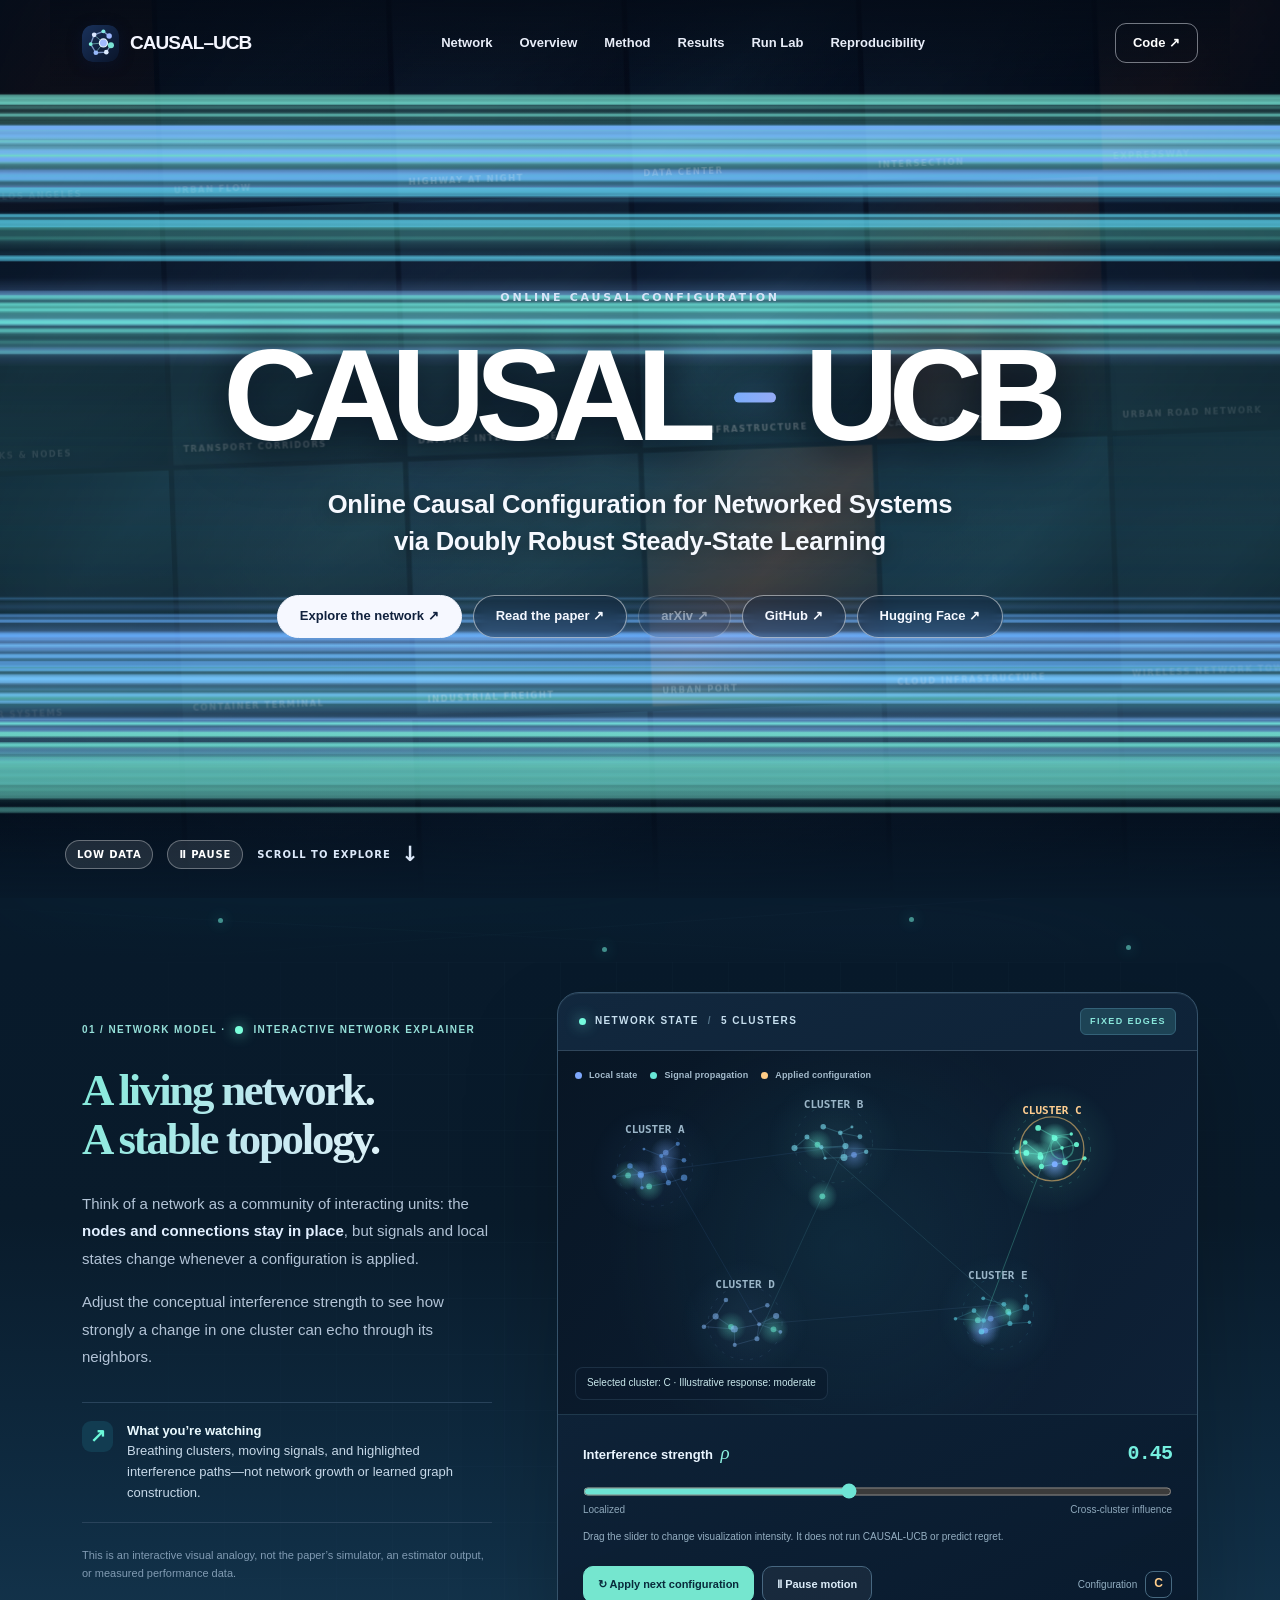
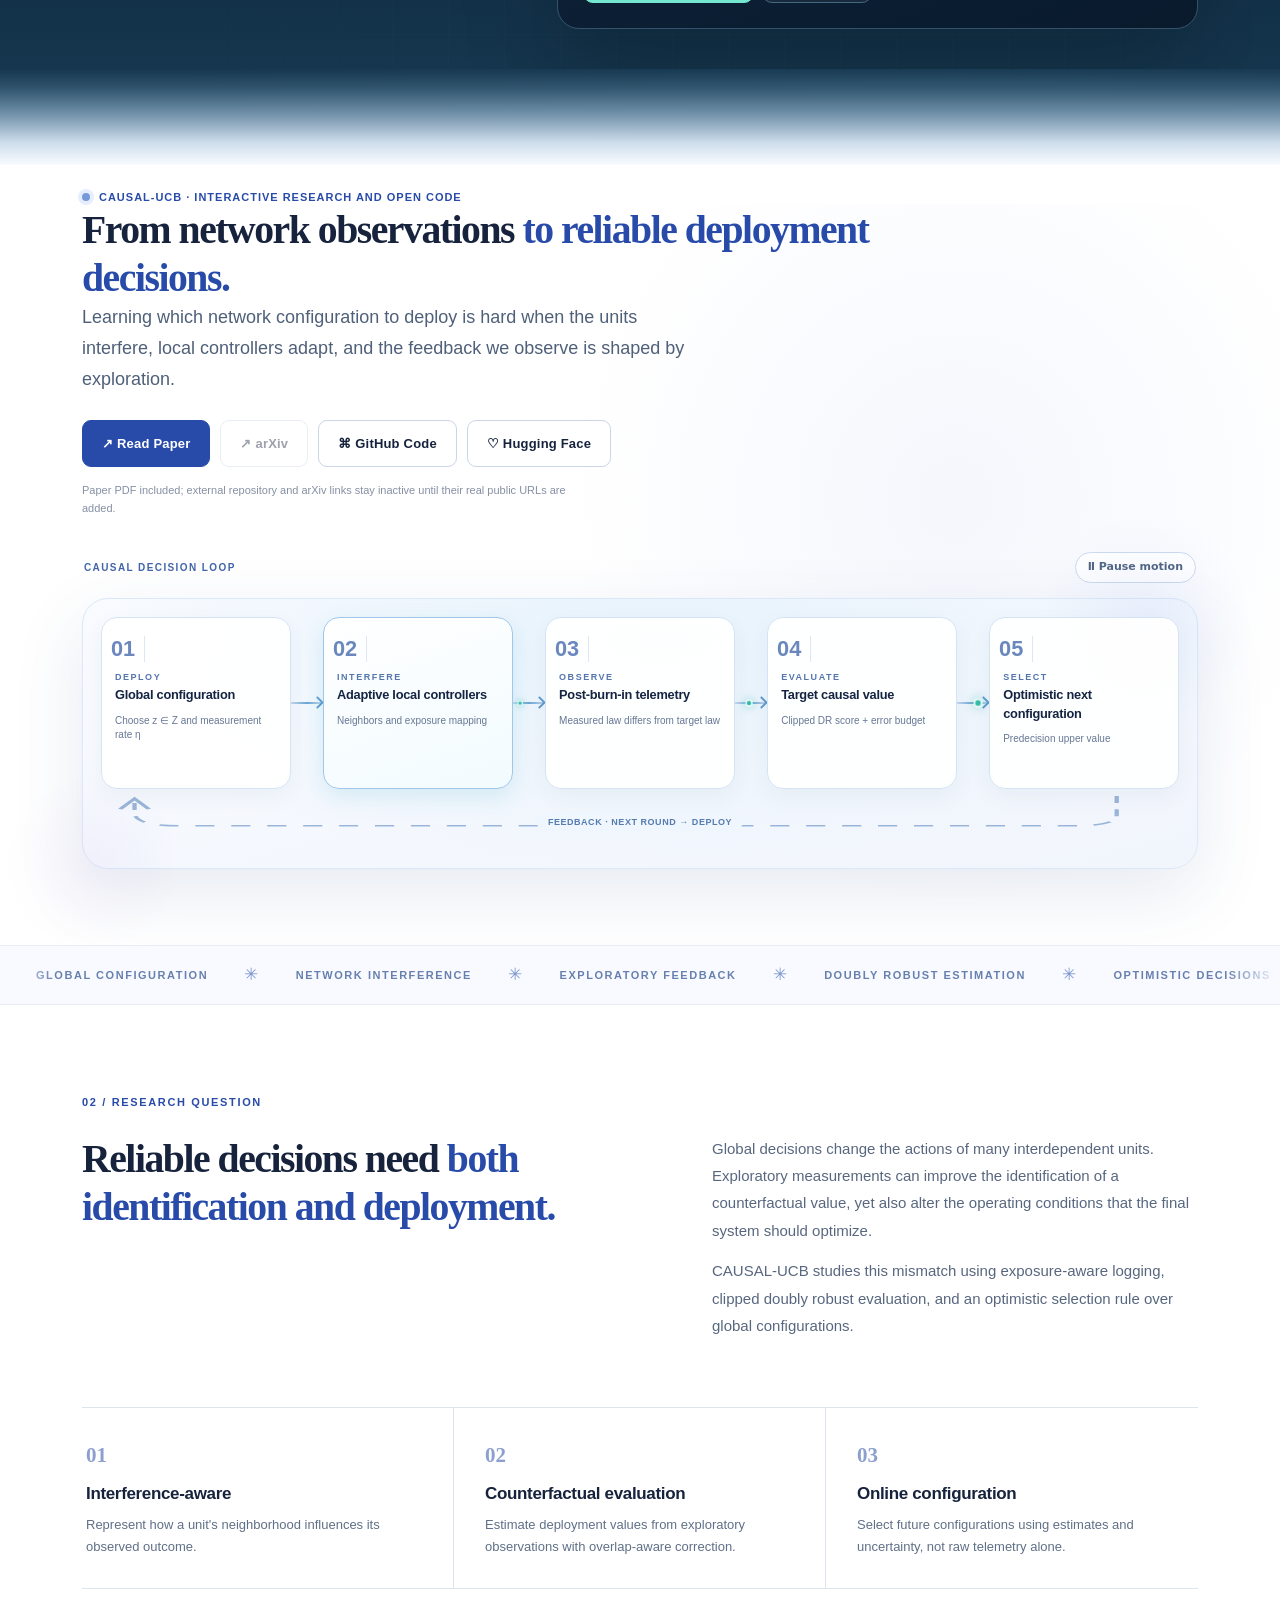
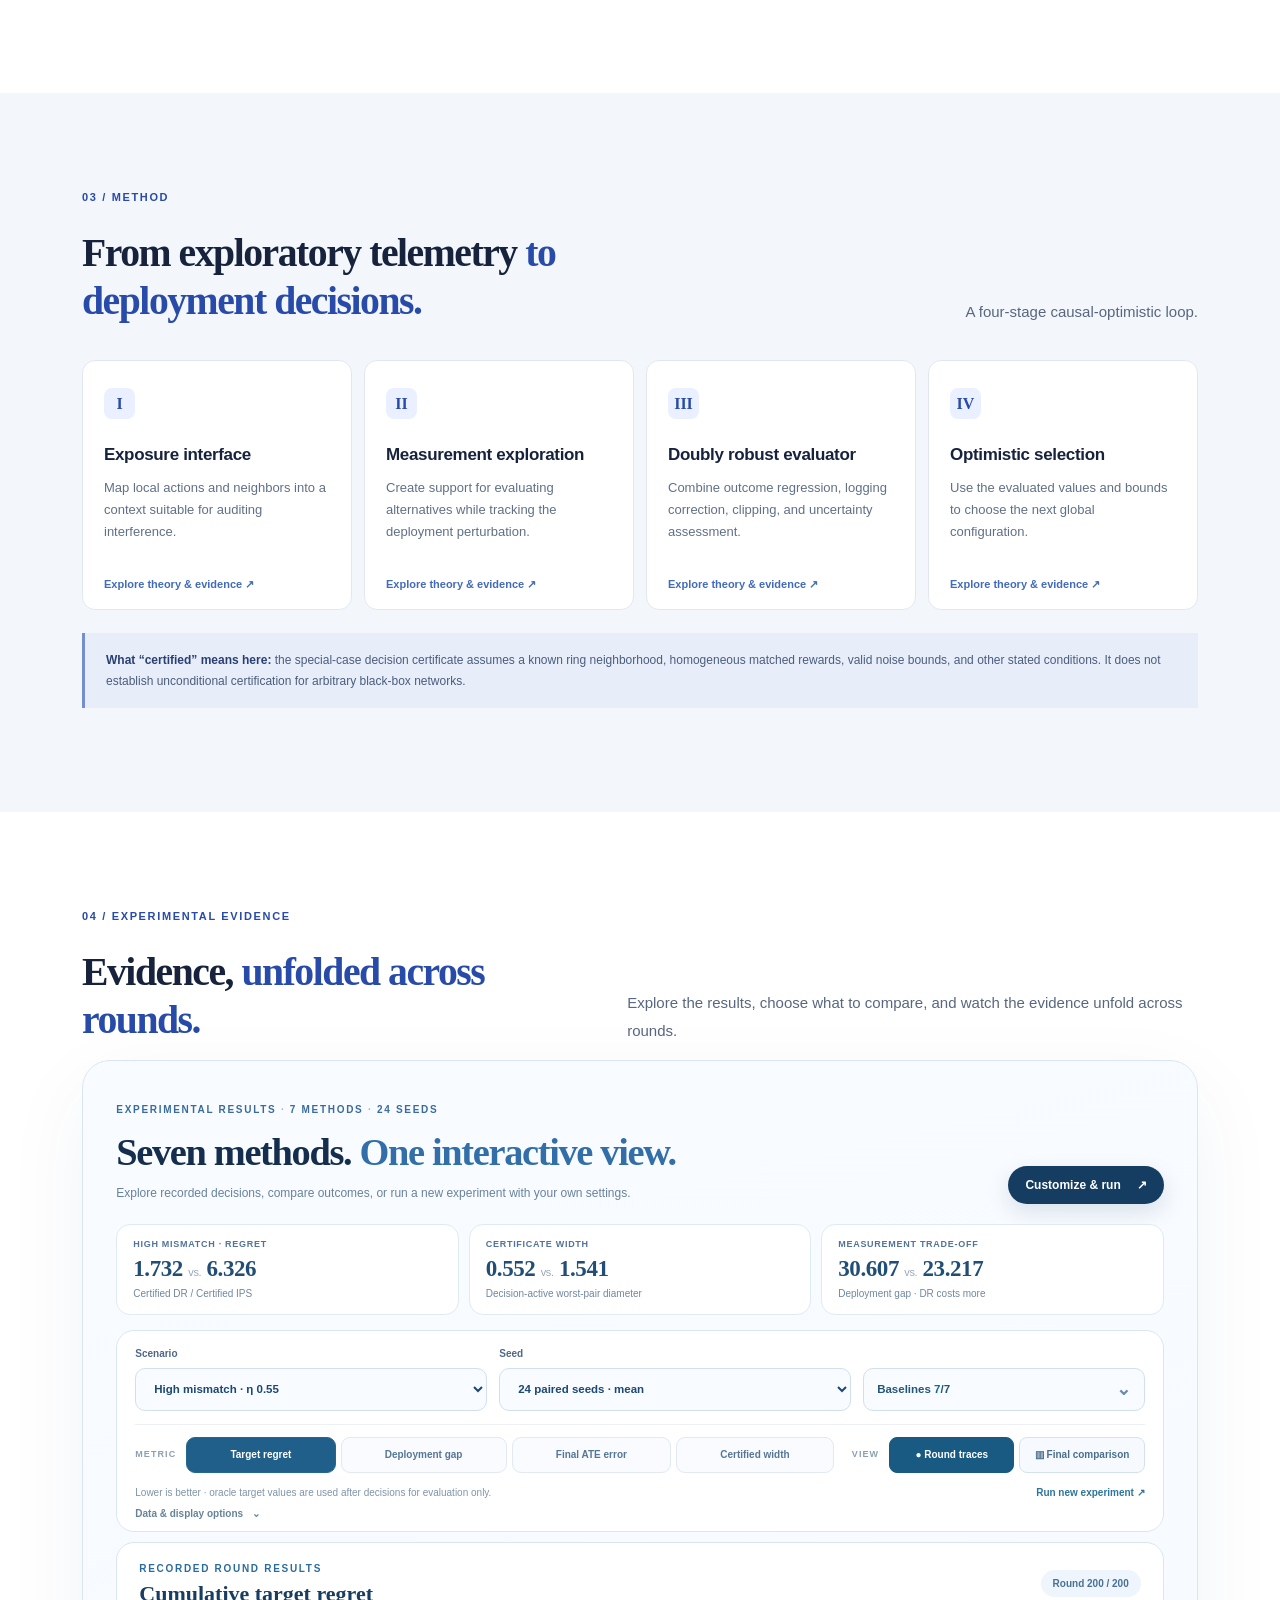
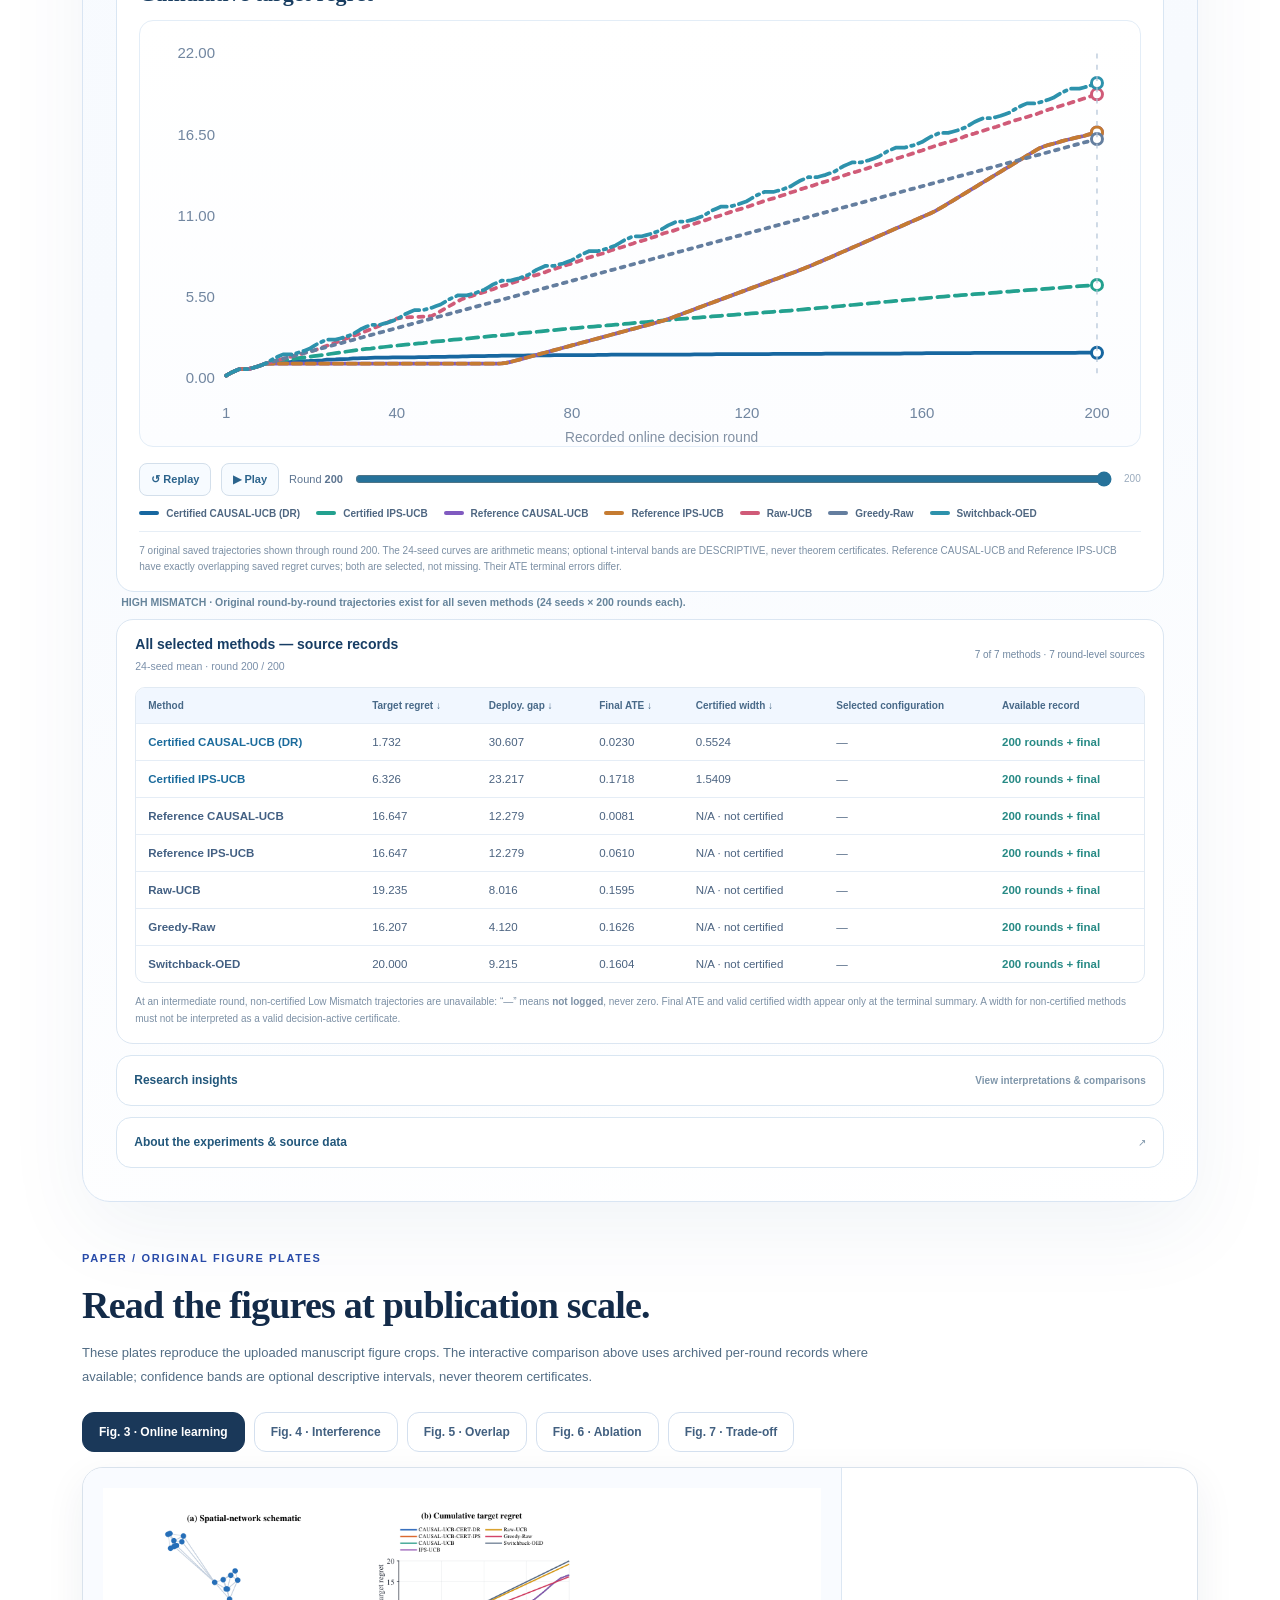
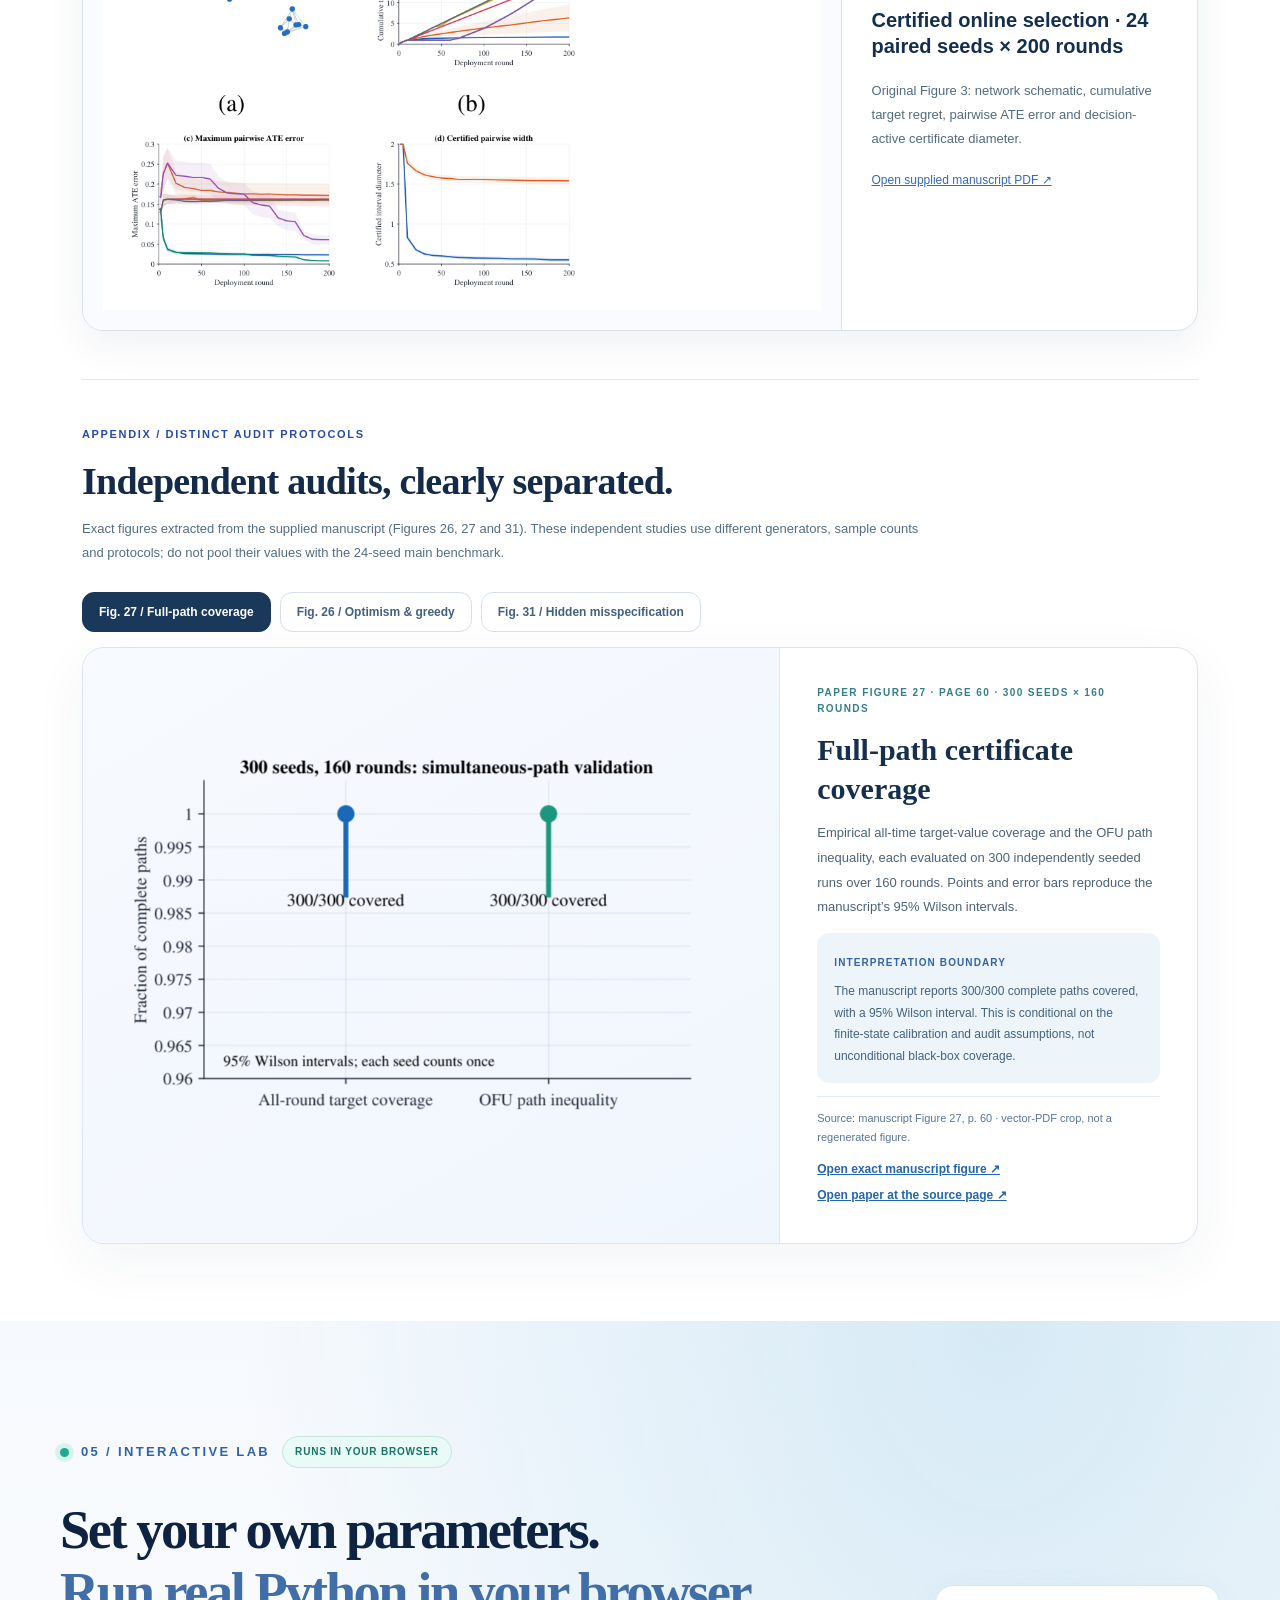
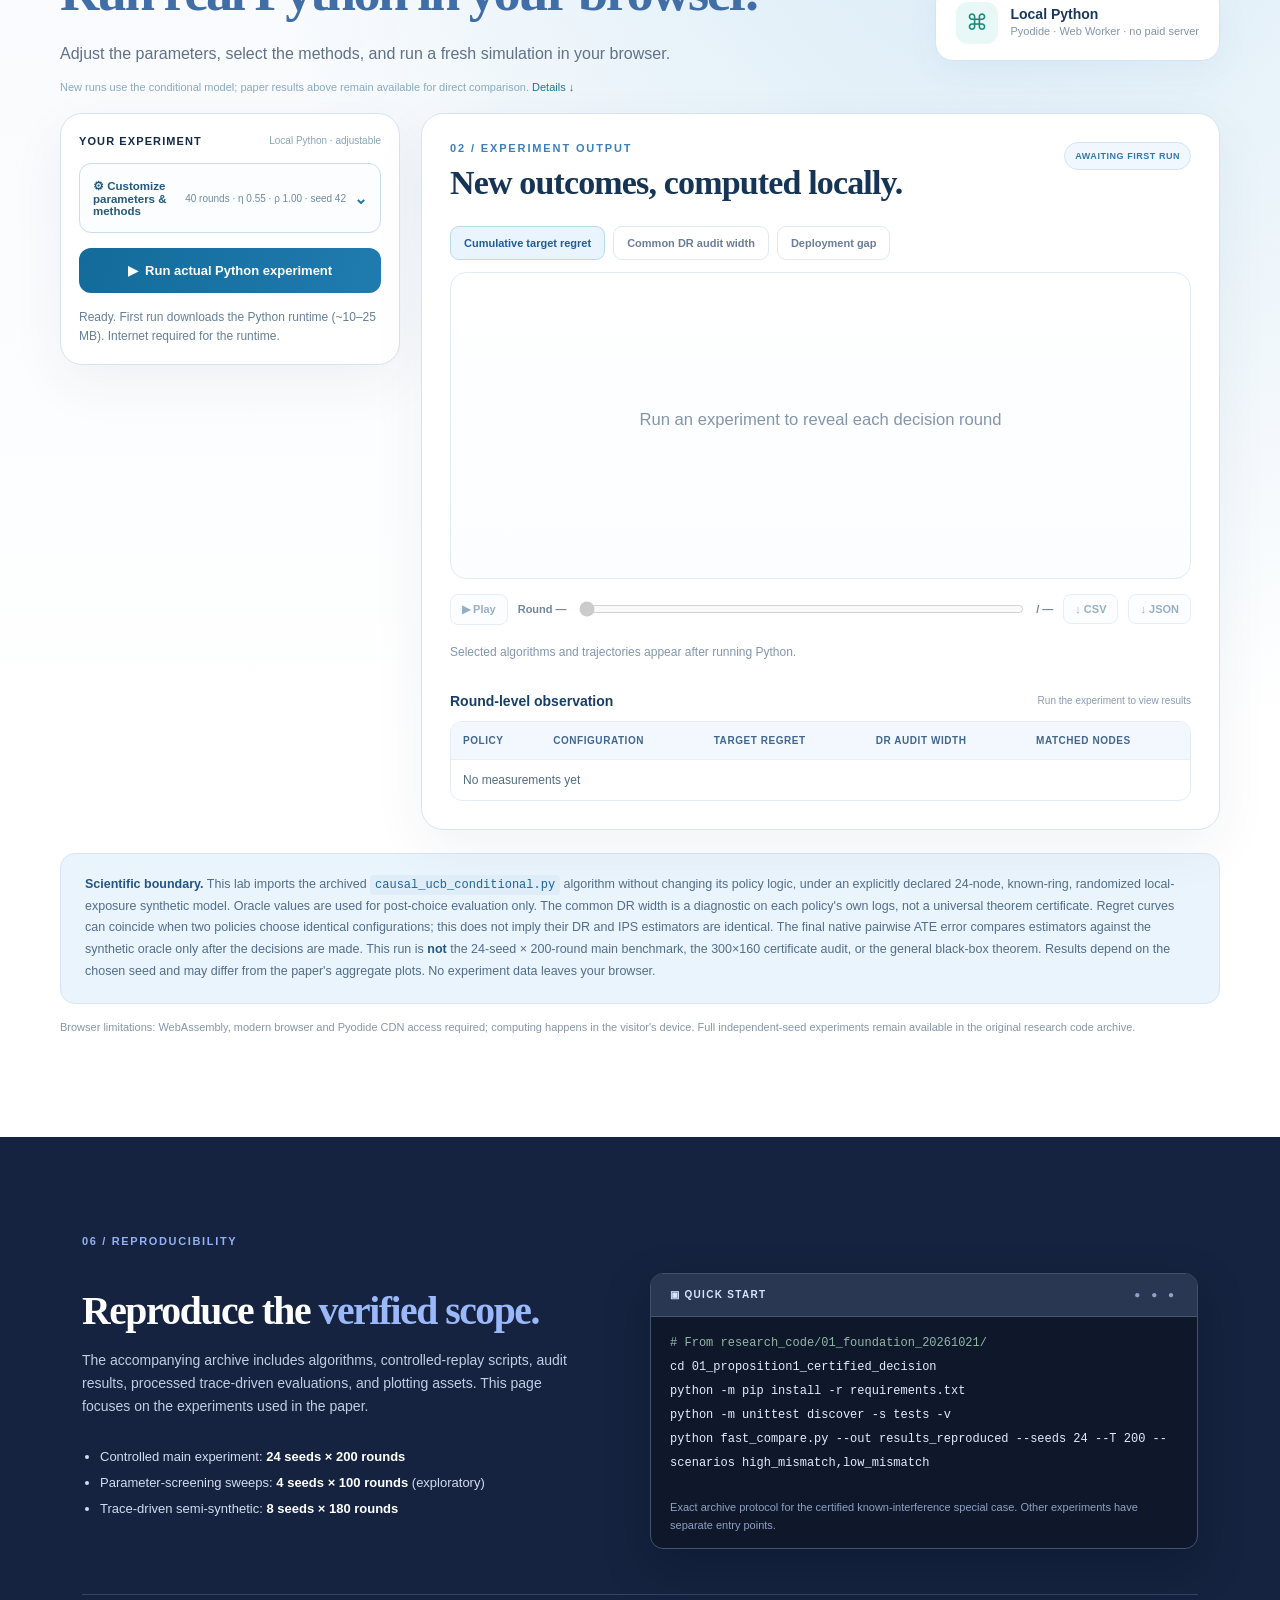
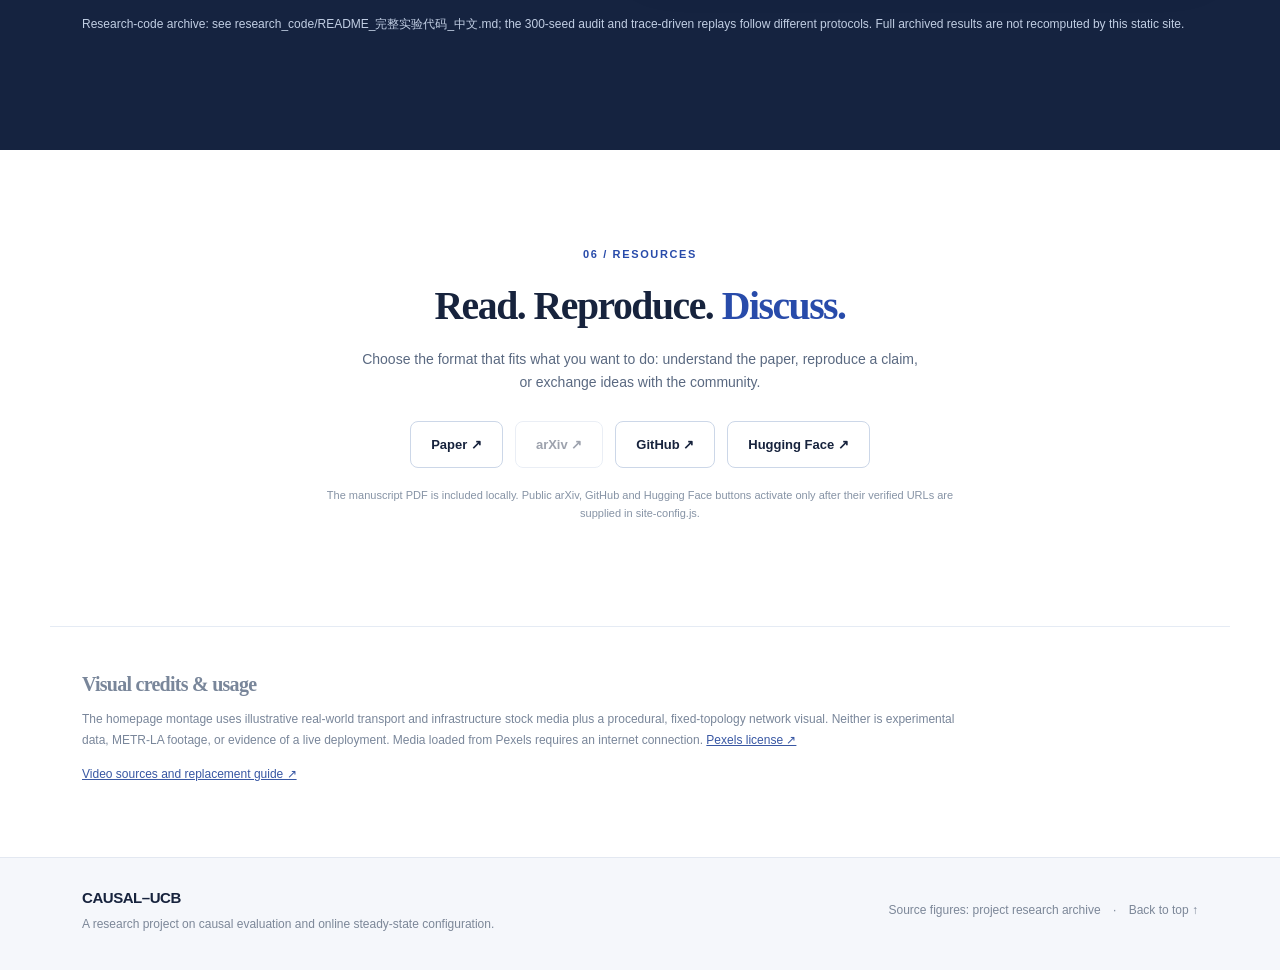
==== docs/index.html @ d799e804 "Add files via upload" ====
<!DOCTYPE html>

<html lang="en">
<head>
<meta charset="utf-8"/>
<meta content="width=device-width,initial-scale=1" name="viewport"/>
<meta content="CAUSAL-UCB: online causal configuration under network interference using doubly robust steady-state learning. Method, evidence, code and reproducibility notes." name="description"/>
<meta content="#f6f8fc" name="theme-color"/>
<title>CAUSAL-UCB | Online Causal Configuration</title>
<link href="favicon.svg" rel="icon" type="image/svg+xml"/>
<link href="style.css" rel="stylesheet"/>
<link href="cluster.css" rel="stylesheet"/>
<link href="site-v3.css" rel="stylesheet"/>
<script defer="" src="site-config.js"></script>
<script defer="" src="site.js"></script>
<script defer="" src="cluster.js"></script>
<link href="site-v4.css" rel="stylesheet"/><script defer="True" src="evidence-data.js"></script><script defer="True" src="site-v4.js"></script><link href="site-v5.css" rel="stylesheet"/><link href="lab.css" rel="stylesheet"/><script defer="" src="science-v5.js"></script><script defer="" src="lab.js"></script><link href="site-v7.css" rel="stylesheet"/><script defer="" src="v7.js"></script><link href="site-v8.css" rel="stylesheet"/><link href="site-v9.css" rel="stylesheet"/><link href="site-v10.css" rel="stylesheet"/><script defer="" src="v9.js"></script><script defer="" src="v10.js"></script></head>
<body>
<div aria-hidden="true" class="reading-progress"><span id="reading-progress-fill"></span></div>
<div class="banner"><span class="small-label">CAUSAL-UCB</span><span class="separator">/</span><span>Online causal decision-making under network interference</span></div>
<header class="site-nav wrapper">
<a aria-label="CAUSAL-UCB home" class="logo" href="#top"><img alt="" class="brand-mark" height="36" src="brand-mark.svg" width="36"/><span class="brand-wordmark">CAUSAL–UCB</span></a>
<nav aria-label="Site navigation"><a href="#live-network">Network</a><a href="#overview">Overview</a><a href="#method">Method</a><a href="#results">Results</a><a href="#live-lab">Run Lab</a><a href="#reproducibility">Reproducibility</a></nav>
<a class="nav-code link-button" data-link="github" href="#resources">Code ↗</a>
</header>
<main id="top">
<section aria-label="Video collage of real transportation and network infrastructure" class="cinematic" id="cinematic">
<div aria-hidden="true" class="cinema-grid" id="cinema-grid">
<div class="cinema-tile tile-1 transport" data-kind="transport" data-media="https://videos.pexels.com/video-files/10433645/10433645-hd_1920_1080_25fps.mp4" style="--tile:0;--poster:url('https://images.pexels.com/photos/33427160/pexels-photo-33427160.jpeg?auto=compress&amp;cs=tinysrgb&amp;w=700')">
<span aria-hidden="true" class="cinema-photo"></span><span class="tile-shade"></span>
<span aria-hidden="true" class="tile-caption">Traffic / Los Angeles</span></div>
<div class="cinema-tile tile-2 transport" data-kind="transport" data-media="https://videos.pexels.com/video-files/3727447/3727447-hd_1920_1080_30fps.mp4" style="--tile:1;--poster:url('https://images.pexels.com/photos/10188253/pexels-photo-10188253.jpeg?auto=compress&amp;cs=tinysrgb&amp;w=700')">
<span aria-hidden="true" class="cinema-photo"></span><span class="tile-shade"></span>
<span aria-hidden="true" class="tile-caption">Urban flow</span></div>
<div class="cinema-tile tile-3 transport" data-kind="transport" data-media="https://videos.pexels.com/video-files/5834623/5834623-hd_1920_1080_25fps.mp4" style="--tile:2;--poster:url('https://images.pexels.com/photos/31486642/pexels-photo-31486642.jpeg?auto=compress&amp;cs=tinysrgb&amp;w=700')">
<span aria-hidden="true" class="cinema-photo"></span><span class="tile-shade"></span>
<span aria-hidden="true" class="tile-caption">Highway at night</span></div>
<div class="cinema-tile tile-4 network" data-kind="network" style="--tile:3;--poster:url('https://images.pexels.com/photos/4508751/pexels-photo-4508751.jpeg?auto=compress&amp;cs=tinysrgb&amp;w=700')">
<span aria-hidden="true" class="cinema-photo"></span><span class="tile-shade"></span>
<span aria-hidden="true" class="tile-caption">Data center</span></div>
<div class="cinema-tile tile-5 transport" data-kind="transport" data-media="https://videos.pexels.com/video-files/1192116/1192116-sd_640_360_30fps.mp4" style="--tile:4;--poster:url('https://images.pexels.com/photos/30071885/pexels-photo-30071885.jpeg?auto=compress&amp;cs=tinysrgb&amp;w=700')">
<span aria-hidden="true" class="cinema-photo"></span><span class="tile-shade"></span>
<span aria-hidden="true" class="tile-caption">Intersection</span></div>
<div class="cinema-tile tile-6 transport" data-kind="transport" data-media="https://videos.pexels.com/video-files/1169852/1169852-hd_1920_1080_30fps.mp4" style="--tile:5;--poster:url('https://images.pexels.com/photos/29825948/pexels-photo-29825948.jpeg?auto=compress&amp;cs=tinysrgb&amp;w=700')">
<span aria-hidden="true" class="cinema-photo"></span><span class="tile-shade"></span>
<span aria-hidden="true" class="tile-caption">Expressway</span></div>
<div class="cinema-tile tile-7 network" data-kind="network" style="--tile:6;--poster:url('https://images.pexels.com/photos/5408005/pexels-photo-5408005.jpeg?auto=compress&amp;cs=tinysrgb&amp;w=700')">
<span aria-hidden="true" class="cinema-photo"></span><span class="tile-shade"></span>
<span aria-hidden="true" class="tile-caption">Networks &amp; nodes</span></div>
<div class="cinema-tile tile-8 transport" data-kind="transport" data-media="https://videos.pexels.com/video-files/27783817/12223745_1920_1080_24fps.mp4" style="--tile:7;--poster:url('https://images.pexels.com/photos/37684211/pexels-photo-37684211.jpeg?auto=compress&amp;cs=tinysrgb&amp;w=700')">
<span aria-hidden="true" class="cinema-photo"></span><span class="tile-shade"></span>
<span aria-hidden="true" class="tile-caption">Transport corridors</span></div>
<div class="cinema-tile tile-9 transport" data-kind="transport" data-media="https://videos.pexels.com/video-files/5587732/5587732-hd_1920_1080_30fps.mp4" style="--tile:8;--poster:url('https://images.pexels.com/photos/9716226/pexels-photo-9716226.jpeg?auto=compress&amp;cs=tinysrgb&amp;w=700')">
<span aria-hidden="true" class="cinema-photo"></span><span class="tile-shade"></span>
<span aria-hidden="true" class="tile-caption">Daytime interchange</span></div>
<div class="cinema-tile tile-10 network" data-kind="network" style="--tile:9;--poster:url('https://images.pexels.com/photos/37730211/pexels-photo-37730211.jpeg?auto=compress&amp;cs=tinysrgb&amp;w=700')">
<span aria-hidden="true" class="cinema-photo"></span><span class="tile-shade"></span>
<span aria-hidden="true" class="tile-caption">Server infrastructure</span></div>
<div class="cinema-tile tile-11 transport" data-kind="transport" data-media="https://videos.pexels.com/video-files/3858833/3858833-hd_1280_720_24fps.mp4" style="--tile:10;--poster:url('https://images.pexels.com/photos/6572481/pexels-photo-6572481.jpeg?auto=compress&amp;cs=tinysrgb&amp;w=700')">
<span aria-hidden="true" class="cinema-photo"></span><span class="tile-shade"></span>
<span aria-hidden="true" class="tile-caption">Cargo corridors</span></div>
<div class="cinema-tile tile-12 transport" data-kind="transport" data-media="https://videos.pexels.com/video-files/857267/857267-hd_1920_1080_24fps.mp4" style="--tile:11;--poster:url('https://images.pexels.com/photos/38878811/pexels-photo-38878811.jpeg?auto=compress&amp;cs=tinysrgb&amp;w=700')">
<span aria-hidden="true" class="cinema-photo"></span><span class="tile-shade"></span>
<span aria-hidden="true" class="tile-caption">Urban road network</span></div>
<div class="cinema-tile tile-13 network" data-kind="network" style="--tile:12;--poster:url('https://images.pexels.com/photos/5480781/pexels-photo-5480781.jpeg?auto=compress&amp;cs=tinysrgb&amp;w=700')">
<span aria-hidden="true" class="cinema-photo"></span><span class="tile-shade"></span>
<span aria-hidden="true" class="tile-caption">Router systems</span></div>
<div class="cinema-tile tile-14 transport" data-kind="transport" data-media="https://videos.pexels.com/video-files/10561887/10561887-hd_4096_2160_24fps.mp4" style="--tile:13;--poster:url('https://images.pexels.com/photos/36652841/pexels-photo-36652841.jpeg?auto=compress&amp;cs=tinysrgb&amp;w=700')">
<span aria-hidden="true" class="cinema-photo"></span><span class="tile-shade"></span>
<span aria-hidden="true" class="tile-caption">Container terminal</span></div>
<div class="cinema-tile tile-15 transport" data-kind="transport" data-media="https://videos.pexels.com/video-files/7385122/7385122-uhd_2560_1440_30fps.mp4" style="--tile:14;--poster:url('https://images.pexels.com/photos/36652829/pexels-photo-36652829.jpeg?auto=compress&amp;cs=tinysrgb&amp;w=700')">
<span aria-hidden="true" class="cinema-photo"></span><span class="tile-shade"></span>
<span aria-hidden="true" class="tile-caption">Industrial freight</span></div>
<div class="cinema-tile tile-16 transport" data-kind="transport" data-media="https://videos.pexels.com/video-files/5992517/5992517-hd_1920_1080_30fps.mp4" style="--tile:15;--poster:url('https://images.pexels.com/photos/36652833/pexels-photo-36652833.jpeg?auto=compress&amp;cs=tinysrgb&amp;w=700')">
<span aria-hidden="true" class="cinema-photo"></span><span class="tile-shade"></span>
<span aria-hidden="true" class="tile-caption">Urban port</span></div>
<div class="cinema-tile tile-17 network" data-kind="network" style="--tile:16;--poster:url('https://images.pexels.com/photos/17489156/pexels-photo-17489156.jpeg?auto=compress&amp;cs=tinysrgb&amp;w=700')">
<span aria-hidden="true" class="cinema-photo"></span><span class="tile-shade"></span>
<span aria-hidden="true" class="tile-caption">Cloud infrastructure</span></div>
<div class="cinema-tile tile-18 network" data-kind="network" data-media="https://videos.pexels.com/video-files/10433645/10433645-hd_1920_1080_25fps.mp4" style="--tile:17;--poster:url('https://images.pexels.com/photos/9122692/pexels-photo-9122692.jpeg?auto=compress&amp;cs=tinysrgb&amp;w=700')">
<span aria-hidden="true" class="cinema-photo"></span><span class="tile-shade"></span>
<span aria-hidden="true" class="tile-caption">Wireless network tower</span></div>
<div class="cinema-tile tile-19 transport" data-kind="transport" data-media="https://videos.pexels.com/video-files/3727447/3727447-hd_1920_1080_30fps.mp4" style="--tile:18;--poster:url('https://images.pexels.com/photos/5213170/pexels-photo-5213170.jpeg?auto=compress&amp;cs=tinysrgb&amp;w=700')">
<span aria-hidden="true" class="cinema-photo"></span><span class="tile-shade"></span>
<span aria-hidden="true" class="tile-caption">Harbor logistics</span></div>
<div class="cinema-tile tile-20 transport" data-kind="transport" data-media="https://videos.pexels.com/video-files/5834623/5834623-hd_1920_1080_25fps.mp4" style="--tile:19;--poster:url('https://images.pexels.com/photos/4570838/pexels-photo-4570838.jpeg?auto=compress&amp;cs=tinysrgb&amp;w=700')">
<span aria-hidden="true" class="cinema-photo"></span><span class="tile-shade"></span>
<span aria-hidden="true" class="tile-caption">Shipping network</span></div>
<div class="cinema-tile tile-21 network" data-kind="network" style="--tile:20;--poster:url('https://images.pexels.com/photos/17489153/pexels-photo-17489153.jpeg?auto=compress&amp;cs=tinysrgb&amp;w=700')">
<span aria-hidden="true" class="cinema-photo"></span><span class="tile-shade"></span>
<span aria-hidden="true" class="tile-caption">Switches &amp; servers</span></div>
<div class="cinema-tile tile-22 transport" data-kind="transport" data-media="https://videos.pexels.com/video-files/1192116/1192116-sd_640_360_30fps.mp4" style="--tile:21;--poster:url('https://images.pexels.com/photos/25381526/pexels-photo-25381526.jpeg?auto=compress&amp;cs=tinysrgb&amp;w=700')">
<span aria-hidden="true" class="cinema-photo"></span><span class="tile-shade"></span>
<span aria-hidden="true" class="tile-caption">Port transportation</span></div>
<div class="cinema-tile tile-23 transport" data-kind="transport" data-media="https://videos.pexels.com/video-files/1169852/1169852-hd_1920_1080_30fps.mp4" style="--tile:22;--poster:url('https://images.pexels.com/photos/12746150/pexels-photo-12746150.jpeg?auto=compress&amp;cs=tinysrgb&amp;w=700')">
<span aria-hidden="true" class="cinema-photo"></span><span class="tile-shade"></span>
<span aria-hidden="true" class="tile-caption">City cargo transport</span></div>
<div class="cinema-tile tile-24 network" data-kind="network" style="--tile:23;--poster:url('https://images.pexels.com/photos/12351609/pexels-photo-12351609.jpeg?auto=compress&amp;cs=tinysrgb&amp;w=700')">
<span aria-hidden="true" class="cinema-photo"></span><span class="tile-shade"></span>
<span aria-hidden="true" class="tile-caption">Telecommunication network</span></div>
</div>
<div aria-hidden="true" class="cinema-grad"></div>
<canvas aria-hidden="true" class="hero-cluster-network" id="hero-cluster-network"></canvas>
<div class="cinema-content">
<div class="cinema-kicker">ONLINE CAUSAL CONFIGURATION</div>
<h1 aria-label="CAUSAL-UCB" class="cinema-wordmark"><span class="brand-part">CAUSAL</span><span aria-hidden="true" class="brand-join"></span><span class="brand-part">UCB</span></h1>
<p class="cinema-title">Online Causal Configuration for Networked Systems<br class="desktop-only"/> via Doubly Robust Steady-State Learning</p>
<div class="cinema-actions">
<a class="cinema-btn main" href="#live-network">Explore the network <span aria-hidden="true">↗</span></a>
<a class="cinema-btn" data-link="paper" href="#reproducibility">Read the paper ↗</a>
<a class="cinema-btn" data-link="arxiv" href="#reproducibility">arXiv ↗</a><a class="cinema-btn" data-link="github" href="#reproducibility">GitHub ↗</a>
<a class="cinema-btn" data-link="huggingface" href="#resources">Hugging Face ↗</a></div>
</div>
<div class="cinema-bottom">
<div class="cinema-controls">
<button aria-pressed="false" class="cinema-control" id="cinema-quality" title="Limit video network usage" type="button">LOW DATA</button>
<button aria-pressed="false" class="cinema-control" id="cinema-motion" type="button">Ⅱ PAUSE</button>
<a class="cinema-scroll" href="#live-network">SCROLL TO EXPLORE <span>↓</span></a>
</div>
</div>
</section><div aria-hidden="true" class="cinema-handoff"><span class="handoff-beam"></span><span class="handoff-beam second"></span><span class="handoff-node n1"></span><span class="handoff-node n2"></span><span class="handoff-node n3"></span><span class="handoff-node n4"></span></div><section aria-labelledby="network-heading" class="interactive-section" id="live-network">
<div class="wrapper interactive-wrap">
<div class="interactive-copy">
<div class="interactive-eyebrow">01 / NETWORK MODEL  ·  <span class="teal-spark"></span> INTERACTIVE NETWORK EXPLAINER </div>
<h2 id="network-heading">A living network.<br/><span>A stable topology.</span></h2>
<p>Think of a network as a community of interacting units: the <strong>nodes and connections stay in place</strong>, but signals and local states change whenever a configuration is applied.</p>
<p>Adjust the conceptual interference strength to see how strongly a change in one cluster can echo through its neighbors.</p>
<div class="demo-insight">
<span aria-hidden="true" class="insight-symbol">↗</span>
<span><strong>What you’re watching</strong><br/>Breathing clusters, moving signals, and highlighted interference paths—not network growth or learned graph construction.</span>
</div>
<p class="demo-caveat">This is an interactive visual analogy, not the paper’s simulator, an estimator output, or measured performance data.</p>
</div>
<div class="interactive-card">
<div class="demo-topbar"><div class="demo-live"><span class="demo-live-dot"></span> NETWORK STATE <span class="demo-divider">/</span> 5 CLUSTERS</div><div class="demo-status" id="demo-status">FIXED EDGES</div></div>
<div class="demo-canvas-wrap">
<canvas aria-label="Illustrative interactive diagram of five fixed network clusters. Change the interference slider or select a cluster to alter the animated signal intensity." id="demo-network-canvas" role="img">Five stable clusters connected by fixed links.</canvas>
<div class="demo-overlay-top"><span class="tiny-dot blue"></span> Local state <span class="tiny-dot teal"></span> Signal propagation <span class="tiny-dot amber"></span> Applied configuration</div>
<div class="demo-mini-caption" id="demo-mini-caption">Selected cluster: C · Neighborhood response: moderate</div>
</div>
<div class="demo-control-area">
<div class="demo-range-title"><label for="rho-slider">Interference strength <span class="math-rho">ρ</span></label><output for="rho-slider" id="rho-display">0.45</output></div>
<input aria-describedby="rho-explainer" id="rho-slider" max="100" min="0" step="1" type="range" value="45"/>
<div class="demo-range-ends"><span>Localized</span><span>Cross-cluster influence</span></div>
<p class="demo-control-note" id="rho-explainer">Drag the slider to change visualization intensity. It does not run CAUSAL-UCB or predict regret.</p>
<div class="demo-buttons">
<button class="demo-button primary" id="config-next" type="button">↻ Apply next configuration</button>
<button aria-pressed="false" class="demo-button" id="network-pause" type="button">Ⅱ Pause motion</button>
<span class="config-pill">Configuration <b id="config-value">C</b></span>
</div>
</div>
</div>
</div>
</section>
<div aria-hidden="true" class="network-paper-transition"></div>
<section class="hero wrapper" id="research-intro">
<div class="hero-headline">
<div class="eyebrow"><span class="eyebrow-circle"></span><span id="research-status">Research project</span></div>
<h2>From network observations <span>to reliable deployment decisions.</span></h2>
<p class="hero-lead">Learning which network configuration to deploy is hard when the units interfere, local controllers adapt, and the feedback we observe is shaped by exploration.</p>
<p class="byline" hidden="" id="authors"></p>
<div class="hero-cta" id="resources">
<a class="btn primary" data-link="paper" href="#overview">↗ Read Paper</a>
<a class="btn" data-link="arxiv" href="#reproducibility">↗ arXiv</a><a class="btn" data-link="github" href="#reproducibility">⌘ GitHub Code</a>
<a class="btn" data-link="huggingface" href="#reproducibility">♡ Hugging Face</a>
</div>
<p class="link-note">Paper PDF included; external repository and arXiv links stay inactive until their real public URLs are added.</p>
</div>
<div class="hero-aside">
<div class="flow-toolbar"><span class="flow-status">CAUSAL DECISION LOOP</span><button aria-label="Pause decorative motion" aria-pressed="false" class="motion-toggle" id="motion-toggle" type="button">Ⅱ Pause motion</button></div>
<div aria-label="Five-step causal decision loop. Select any stage to inspect its scientific input and output." class="flow-graphic flow-interactive">
<div class="flow-steps">
<button aria-pressed="false" class="pipeline-step" data-flow="0" type="button"><span class="pipeline-index">01</span><span class="pipeline-copy"><span class="pipeline-label">DEPLOY</span><strong>Global configuration</strong><small>Choose z ∈ Z and measurement rate η</small></span><span class="flow-chevron">↗</span></button>
<div aria-hidden="true" class="pipeline-connector"><span></span></div>
<button aria-pressed="false" class="pipeline-step" data-flow="1" type="button"><span class="pipeline-index">02</span><span class="pipeline-copy"><span class="pipeline-label">INTERFERE</span><strong>Adaptive local controllers</strong><small>Neighbors and exposure mapping</small></span><span class="flow-chevron">↗</span></button>
<div aria-hidden="true" class="pipeline-connector"><span></span></div>
<button aria-pressed="false" class="pipeline-step" data-flow="2" type="button"><span class="pipeline-index">03</span><span class="pipeline-copy"><span class="pipeline-label">OBSERVE</span><strong>Post-burn-in telemetry</strong><small>Measured law differs from target law</small></span><span class="flow-chevron">↗</span></button>
<div aria-hidden="true" class="pipeline-connector"><span></span></div>
<button aria-pressed="false" class="pipeline-step" data-flow="3" type="button"><span class="pipeline-index">04</span><span class="pipeline-copy"><span class="pipeline-label">EVALUATE</span><strong>Target causal value</strong><small>Clipped DR score + error budget</small></span><span class="flow-chevron">↗</span></button>
<div aria-hidden="true" class="pipeline-connector"><span></span></div>
<button aria-pressed="false" class="pipeline-step" data-flow="4" type="button"><span class="pipeline-index">05</span><span class="pipeline-copy"><span class="pipeline-label">SELECT</span><strong>Optimistic next configuration</strong><small>Predecision upper value</small></span><span class="flow-chevron">↗</span></button>
<div aria-label="Configuration selected at the final stage is deployed in the next round" class="feedback-return"><svg aria-hidden="true" preserveaspectratio="none" viewbox="0 0 450 57"><path d="M424 0 V22 Q424 34 405 34 H33 Q14 34 14 19 V5" fill="none" stroke="currentColor" stroke-dasharray="8 7" stroke-width="2"></path><path d="M8 15 L14 3 L20 15" fill="none" stroke="currentColor" stroke-width="2"></path></svg><span>FEEDBACK · NEXT ROUND → DEPLOY</span></div>
</div>
<aside aria-live="polite" class="flow-detail" hidden="" id="flow-detail"><span class="detail-eyebrow">STEP 04 / CAUSAL VALUE</span><h3>From exploratory logs to target value</h3><div class="detail-item"><b>Received</b><p>Source-regime action, exposure, context, reward, and fitted nuisance quantities.</p></div><div class="detail-item"><b>Principle</b><p>Clipped doubly robust evaluation; separate action-law correction from context transport.</p></div><div class="detail-item"><b>Result</b><p>Target-value estimate and a conditionally calibrated uncertainty radius.</p></div><div class="detail-item"><b>Passed forward</b><p>Predecision upper values for optimistic configuration selection.</p></div><span class="detail-cite">Paper §4.1–4.2 · Theorem 1</span></aside>
</div>
</div>
</section>
<div aria-label="The research pipeline flows from network configuration through observations and counterfactual evaluation to an optimistic decision" class="concept-marquee">
<div aria-hidden="true" class="concept-track">
<span>GLOBAL CONFIGURATION</span><b>✳</b><span>NETWORK INTERFERENCE</span><b>✳</b><span>EXPLORATORY FEEDBACK</span><b>✳</b><span>DOUBLY ROBUST ESTIMATION</span><b>✳</b><span>OPTIMISTIC DECISIONS</span><b>✳</b>
<span>GLOBAL CONFIGURATION</span><b>✳</b><span>NETWORK INTERFERENCE</span><b>✳</b><span>EXPLORATORY FEEDBACK</span><b>✳</b><span>DOUBLY ROBUST ESTIMATION</span><b>✳</b><span>OPTIMISTIC DECISIONS</span><b>✳</b>
</div>
</div>
<section aria-labelledby="overview-heading" class="section wrapper" id="overview">
<div class="section-label">02 / RESEARCH QUESTION</div>
<div class="overview-row"><h2 id="overview-heading">Reliable decisions need <span>both identification and deployment.</span></h2><div><p>Global decisions change the actions of many interdependent units. Exploratory measurements can improve the identification of a counterfactual value, yet also alter the operating conditions that the final system should optimize.</p><p>CAUSAL-UCB studies this mismatch using exposure-aware logging, clipped doubly robust evaluation, and an optimistic selection rule over global configurations.</p></div></div>
<div class="insight-grid">
<div class="insight"><b>01</b><h3>Interference-aware</h3><p>Represent how a unit's neighborhood influences its observed outcome.</p></div>
<div class="insight"><b>02</b><h3>Counterfactual evaluation</h3><p>Estimate deployment values from exploratory observations with overlap-aware correction.</p></div>
<div class="insight"><b>03</b><h3>Online configuration</h3><p>Select future configurations using estimates and uncertainty, not raw telemetry alone.</p></div>
</div>
</section>
<section aria-labelledby="method-heading" class="section method-band" id="method"><div class="wrapper">
<div class="section-label">03 / METHOD</div><div class="section-top"><h2 id="method-heading">From exploratory telemetry <span>to deployment decisions.</span></h2><p>A four-stage causal-optimistic loop.</p></div>
<div class="method-grid">
<article aria-controls="method-expansion" aria-expanded="false" class="method-card" data-method="0" role="button" tabindex="0"><div class="method-number">I</div><h3>Exposure interface</h3><p>Map local actions and neighbors into a context suitable for auditing interference.</p><span class="method-show">Explore theory &amp; evidence  ↗</span></article>
<article aria-controls="method-expansion" aria-expanded="false" class="method-card" data-method="1" role="button" tabindex="0"><div class="method-number">II</div><h3>Measurement exploration</h3><p>Create support for evaluating alternatives while tracking the deployment perturbation.</p><span class="method-show">Explore theory &amp; evidence  ↗</span></article>
<article aria-controls="method-expansion" aria-expanded="false" class="method-card" data-method="2" role="button" tabindex="0"><div class="method-number">III</div><h3>Doubly robust evaluator</h3><p>Combine outcome regression, logging correction, clipping, and uncertainty assessment.</p><span class="method-show">Explore theory &amp; evidence  ↗</span></article>
<article aria-controls="method-expansion" aria-expanded="false" class="method-card" data-method="3" role="button" tabindex="0"><div class="method-number">IV</div><h3>Optimistic selection</h3><p>Use the evaluated values and bounds to choose the next global configuration.</p><span class="method-show">Explore theory &amp; evidence  ↗</span></article>
</div><div aria-live="polite" class="method-expansion" hidden="" id="method-expansion"><div class="method-expansion-head"><span id="method-deep-tag">SELECTED MODULE</span><button aria-label="Close technical details" id="method-close" type="button">× Close</button></div><h3 id="method-deep-title"></h3><p id="method-deep-lead"></p><div class="method-detail-grid"><div><b>Identification / technical basis</b><p id="method-deep-theory"></p></div><div><b>Input → Output</b><p id="method-deep-io"></p></div><div><b>What the paper actually establishes</b><p id="method-deep-proof"></p></div><div><b>Limitations / checks</b><p id="method-deep-caveat"></p></div></div><div class="method-ref" id="method-deep-reference"></div></div>
<div class="notice"><strong>What “certified” means here:</strong> the special-case decision certificate assumes a known ring neighborhood, homogeneous matched rewards, valid noise bounds, and other stated conditions. It does not establish unconditional certification for arbitrary black-box networks.</div>
</div></section>
<section aria-labelledby="results-heading" class="section wrapper" id="results">
<div class="section-label">04 / EXPERIMENTAL EVIDENCE</div><div class="section-top"><h2 id="results-heading">Evidence, <span>unfolded across rounds.</span></h2><p>Explore the results, choose what to compare, and watch the evidence unfold across rounds.</p></div>
<div aria-labelledby="v8-bench-heading" class="v8-benchmark v10-benchmark" id="cert-benchmark">
  <div class="v10-intro">
    <div><span class="v10-kicker">EXPERIMENTAL RESULTS <i>·</i> 7 METHODS <i>·</i> 24 SEEDS</span><h3 id="v8-bench-heading">Seven methods. <em>One interactive view.</em></h3><p>Explore recorded decisions, compare outcomes, or run a new experiment with your own settings.</p></div>
    <a class="v10-primary-link" href="#live-lab">Customize &amp; run <span aria-hidden="true">↗</span></a>
  </div>
<div aria-label="Verified benchmark outcomes" class="v8-proof-strip">
<div><span>High mismatch · Regret</span><strong>1.732 <i>vs.</i> 6.326</strong><small>Certified DR / Certified IPS</small></div>
<div><span>Certificate width</span><strong>0.552 <i>vs.</i> 1.541</strong><small>Decision-active worst-pair diameter</small></div>
<div><span>Measurement trade-off</span><strong>30.607 <i>vs.</i> 23.217</strong><small>Deployment gap · DR costs more</small></div>
</div>

  <div class="v8-bench-board v9-board v10-board">
    <div class="v8-controls v10-toolbar" aria-label="Experiment controls">
      <div class="v10-select-row">
        <div class="v8-control"><label for="v8-regime">Scenario</label><select id="v8-regime"><option value="high_mismatch">High mismatch · η 0.55</option><option value="low_mismatch">Low mismatch · η 0.08</option></select></div>
        <div class="v8-control"><label for="v8-cohort">Seed</label><select id="v8-cohort"><option value="mean">24 paired seeds · mean</option></select></div>
        <details class="v10-method-picker" id="v10-method-picker"><summary><span>Baselines <b id="v9-selected-count">7</b>/7</span><i aria-hidden="true">⌄</i></summary>
<div class="v9-method-select"><div class="v9-method-header"><label>Choose baselines (7)</label><div class="v9-presets"><button type="button" id="v9-preset-all">All 7</button><button type="button" id="v9-preset-certified">Certified</button><button type="button" id="v9-preset-reference">Reference + other</button></div></div><div id="v9-method-list" class="v9-method-list" role="group" aria-label="Select archived methods"></div></div>
</details>
      </div>
      <div class="v10-switch-row">
        <div class="v10-control-group"><span class="v10-small-label">METRIC</span><div aria-label="Archived study metric" class="v8-metrics" role="group"><button aria-pressed="true" class="active" data-v8-metric="regret" type="button">Target regret</button><button aria-pressed="false" data-v8-metric="deployment" type="button">Deployment gap</button><button aria-pressed="false" data-v8-metric="ate" type="button">Final ATE error</button><button aria-pressed="false" data-v8-metric="width" type="button">Certified width</button></div>
</div>
        <div class="v10-control-group v10-views"><span class="v10-small-label">VIEW</span><div class="v9-view-buttons" aria-label="Choose chart resolution"><button class="active" type="button" data-v9-view="trajectory" aria-pressed="true">● Round traces</button><button type="button" data-v9-view="terminal" aria-pressed="false">▥ Final comparison</button></div>
</div>
      </div>
      <div class="v10-toolbar-foot"><span id="v8-metric-explainer">Archived target regret from recorded online decisions.</span><a href="#live-lab">Run new experiment ↗</a></div>
      <div class="v10-source-controls"><details class="v10-data-details"><summary>Data &amp; display options <span>⌄</span></summary><div class="v10-data-body"><label class="v9-ci-control"><input id="v9-show-ci" type="checkbox"/> Show descriptive 95% confidence bands</label>
<div class="v8-downloads"><a download="" href="assets/certified-benchmark/cert_dr_all_rounds.csv">Certified round logs ↓</a><a download="" href="assets/certified-benchmark/reference_high_mismatch_5methods.csv.gz">Other 5 · high-mismatch logs ↓</a><a download="" href="assets/certified-benchmark/per_seed.csv">All 7 · per-seed finals ↓</a><button id="v9-download-selection" type="button">↓ Export selected results (CSV)</button></div>

</div></details></div>
    </div>
<div class="v8-visual">
<div class="v8-chart-title"><div><div class="v8-overline" id="v8-chart-kicker">ARCHIVED · SEVEN-METHOD STUDY</div><h4 id="v8-chart-heading">Cumulative target regret</h4></div><span class="v8-round-tag" id="v8-round-tag">Round 200 / 200</span></div>
<div class="v8-chart-frame"><svg aria-label="Paper benchmark original archived results" id="v8-archive-plot" role="img" viewBox="0 0 800 340"><text fill="#607895" text-anchor="middle" x="400" y="168">Loading verified seven-method archive…</text></svg></div>
<div class="v8-chart-playback"><button id="v8-replay" type="button">↺ Replay</button><button id="v8-play" type="button">▶ Play</button><label for="v8-round">Round <strong id="v8-round-current">200</strong></label><input aria-label="Archived round" id="v8-round" max="200" min="1" step="1" type="range" value="200"/><span>200</span></div>
<div class="v8-legend" id="v9-dynamic-legend" aria-label="Visible methods legend"></div>
<div class="v8-chart-foot" id="v8-chart-note">All plotted values are original archived observations or 24-seed summaries; no synthetic intermediate curves are generated.</div>


  </div>
  </div>
  <div class="v10-chart-status" id="v9-source-coverage" aria-live="polite">Loading original results…</div>
<div class="v8-records"><div class="v8-records-heading"><div><b>All selected methods — source records</b><small id="v8-table-subhead">24 paired seeds · round 200</small></div><span id="v9-table-badge">7 methods · 24 seeds · 200 rounds</span></div><div class="v8-table-overflow"><table><thead><tr><th>Method</th><th>Target regret ↓</th><th>Deploy. gap ↓</th><th>Final ATE ↓</th><th>Certified width ↓</th><th>Selected configuration</th><th>Available record</th></tr></thead><tbody id="v8-record-body"><tr><td colspan="7">Loading original records…</td></tr></tbody></table></div><p class="v8-table-note">At an intermediate round, non-certified Low Mismatch trajectories are unavailable: “—” means <strong>not logged</strong>, never zero. Final ATE and valid certified width appear only at the terminal summary. A width for non-certified methods must not be interpreted as a valid decision-active certificate.</p></div>

  <details class="v10-insights"><summary>Research insights <span>View interpretations &amp; comparisons</span></summary><div class="v8-interpretation"><div><span class="v8-overline">PAIRED-SEED INTERPRETATION</span><h4 id="v8-interp-title">Decision advantage is conditional, not universal.</h4><p id="v8-paired-result">Loading paired seed results…</p></div><div><span class="v8-overline">DECISION-ESTIMATION GAP</span><p id="v8-estimation-result">Loading reference-policy comparison…</p></div><div><span class="v8-overline">RELIABILITY &amp; COST</span><p id="v8-cost-result">Loading deployment trade-offs…</p></div></div>
</details>
  <details class="v10-methodology"><summary>About the experiments &amp; source data <span>↗</span></summary>
    <p>High mismatch has saved 200-round trajectories for all seven methods. Low mismatch has trajectories for the two certified methods and final results for the other five. Values without saved traces are never interpolated. The live browser experiment below uses a smaller conditional implementation, while this chart replays archived paper results.</p>
    <div class="v8-provenance"><div><strong>Protocol &amp; provenance</strong><p>Original frozen SYN 2026-10-20 · known sparse ring and matched-noise assumptions · fixed exploration · 24 paired seeds × 200 rounds. Certified curves come from <code>cert_dr_all_rounds.csv</code>. High-mismatch curves for the other five methods come from the exact archived <code>reference/main_per_round.csv.gz</code> and were cross-checked against <code>per_seed.csv</code>. Low-mismatch reference results are terminal-only. All terminal values come from <code>per_seed.csv</code> and <code>summary.csv</code>; paired intervals come from <code>paired_regret_95CI.csv</code>. No browser-side retraining in this panel.</p></div><div><a href="assets/certified-benchmark/protocol.json" rel="noopener" target="_blank">Read protocol ↗</a><a href="assets/certified-benchmark/SOURCE_SHA256.json" rel="noopener" target="_blank">Verify SHA-256 ↗</a><a href="#live-lab">Go to live conditional experiment ↓</a></div></div>
  </details>
</div>
<div class="paper-atlas"><div class="atlas-heading"><span class="section-label">PAPER / ORIGINAL FIGURE PLATES</span><h3>Read the figures at publication scale.</h3><p>These plates reproduce the uploaded manuscript figure crops. The interactive comparison above uses archived per-round records where available; confidence bands are optional descriptive intervals, never theorem certificates.</p></div>
<div aria-label="Original manuscript figures" class="plate-tabs" id="paper-plate-tabs" role="tablist"><button aria-selected="true" class="active" data-plate="0">Fig. 3 · Online learning</button><button aria-selected="false" data-plate="1">Fig. 4 · Interference</button><button aria-selected="false" data-plate="2">Fig. 5 · Overlap</button><button aria-selected="false" data-plate="3">Fig. 6 · Ablation</button><button aria-selected="false" data-plate="4">Fig. 7 · Trade-off</button></div>
<figure class="paper-plate"><a href="assets/paper-figures/paper-figure-3.png" id="paper-plate-link" rel="noopener" target="_blank"><img alt="Original manuscript figure 3" id="paper-plate-image" loading="lazy" src="assets/paper-figures/paper-figure-3.png"/></a><figcaption><strong id="paper-plate-caption">Certified online selection · 24 paired seeds × 200 rounds</strong><span id="paper-plate-description">Original Figure 3: network schematic, cumulative target regret, pairwise ATE error and decision-active certificate diameter.</span><a href="https://huggingface.co/spaces/ylliua1116/causal-ucb/resolve/main/assets/Causal_B.pdf" rel="noopener" target="_blank">Open supplied manuscript PDF ↗</a></figcaption></figure>
</div>
<div class="appendix-atlas"><span class="section-label">APPENDIX / DISTINCT AUDIT PROTOCOLS</span><h3>Independent audits, clearly separated.</h3><p>Exact figures extracted from the supplied manuscript (Figures 26, 27 and 31). These independent studies use different generators, sample counts and protocols; do not pool their values with the 24-seed main benchmark.</p><div class="audit-tabs" id="audit-tabs" role="tablist"><button aria-selected="true" class="active" data-audit="0">Fig. 27 / Full-path coverage</button><button aria-selected="false" data-audit="1">Fig. 26 / Optimism &amp; greedy</button><button aria-selected="false" data-audit="2">Fig. 31 / Hidden misspecification</button></div>
<div class="audit-spotlight"><div class="audit-visual"><a href="assets/paper-audit-figures/Fig27_Full_Path_Coverage_p60.png" id="audit-image-link" rel="noopener" target="_blank"><img alt="Full-path seven-term certificate coverage" id="audit-image" loading="lazy" src="assets/paper-audit-figures/Fig27_Full_Path_Coverage_p60.png"/></a></div><div class="audit-copy"><span class="science-tag" id="audit-protocol">PAPER FIGURE 27 · PAGE 60 · 300 SEEDS × 160 ROUNDS</span><h4 id="audit-title">Full-path certificate coverage</h4><p id="audit-desc">Empirical all-time target-value coverage and the OFU path inequality, each evaluated on 300 independently seeded runs over 160 rounds. Points and error bars reproduce the manuscript’s 95% Wilson intervals.</p><div class="audit-conclusion"><span>INTERPRETATION BOUNDARY</span><p id="audit-boundary">The manuscript reports 300/300 complete paths covered, with a 95% Wilson interval. This is conditional on the finite-state calibration and audit assumptions, not unconditional black-box coverage.</p></div><p class="audit-source" id="audit-source">Source: manuscript Figure 27, p. 60 · vector-PDF crop, not a regenerated figure.</p><a href="assets/paper-audit-figures/Fig27_Full_Path_Coverage_p60.png" id="audit-original" rel="noopener" target="_blank">Open exact manuscript figure ↗</a><a class="audit-paper-link" href="https://huggingface.co/spaces/ylliua1116/causal-ucb/resolve/main/assets/Causal_B.pdf#page=60" id="audit-paper-link" rel="noopener" target="_blank">Open paper at the source page ↗</a></div></div></div>
</section>
<section aria-labelledby="lab-heading" class="lab-section" id="live-lab">
<div class="wrapper"><div class="lab-eyebrow"><span class="lab-dot"></span> 05 / INTERACTIVE LAB <span class="lab-live-pill">RUNS IN YOUR BROWSER</span></div>
<div class="lab-intro">
<div><h2 id="lab-heading">Set your own parameters.<br/><em>Run real Python in your browser.</em></h2>
<p>Adjust the parameters, select the methods, and run a fresh simulation in your browser.</p></div>
<div class="lab-compute-chip"><span class="lab-compute-symbol">⌘</span><div><b>Local Python</b><small>Pyodide · Web Worker · no paid server</small></div></div>
</div>
<p class="v10-lab-one-liner">New runs use the conditional model; paper results above remain available for direct comparison. <a href="#v10-lab-notes">Details ↓</a></p>
<details class="v10-lab-notes" id="v10-lab-notes" hidden><summary>About the live experiment</summary><p>This browser-run simulation uses the earlier conditional / local-exposure Python implementation. It is a different experimental setup from the recorded certified benchmark above; outcomes are not directly interchangeable.</p></details>
<div class="lab-layout">
<div class="lab-controls v10-lab-controls"><div class="v10-lab-topline"><b>YOUR EXPERIMENT</b><span>Local Python · adjustable</span></div><details class="v10-lab-customize" id="v10-lab-customize"><summary><span>⚙ Customize parameters &amp; methods</span><small id="v10-live-summary">40 rounds · η 0.55 · ρ 1.00 · seed 42</small><span class="v10-down">⌄</span></summary><div class="v10-lab-custom-content">
<div class="lab-controls-title">01 / Experiment setup <small>Controlled synthetic environment</small></div>
<div class="lab-control"><label for="lab-rounds">Rounds <output id="lab-rounds-out">40</output></label><input id="lab-rounds" max="120" min="20" step="10" type="range" value="40"/><div class="lab-ticks"><span>20</span><span>120</span></div></div>
<div class="lab-control"><label for="lab-eta">Exploration intensity η <output id="lab-eta-out">0.55</output></label><input id="lab-eta" max="0.75" min="0.1" step="0.05" type="range" value="0.55"/><div class="lab-ticks"><span>0.10</span><span>0.75</span></div></div>
<div class="lab-control"><label for="lab-rho">Interference multiplier ρ <output id="lab-rho-out">1.00</output></label><input id="lab-rho" max="1.5" min="0.5" step="0.1" type="range" value="1.0"/><div class="lab-ticks"><span>0.50</span><span>1.50</span></div></div>
<div class="lab-control"><label for="lab-seed">Random seed</label><input id="lab-seed" inputmode="numeric" max="9999999" min="0" type="number" value="42"/></div>
<div class="lab-control lab-method-select"><label>Compared policies <small>at least one</small></label>
<label class="lab-choice"><input checked="" type="checkbox" value="CAUSAL-UCB"/><span class="lab-swatch" style="--swatch:#1466a9"></span>Reference CAUSAL-UCB</label>
<label class="lab-choice"><input checked="" type="checkbox" value="IPS-UCB"/><span class="lab-swatch" style="--swatch:#31a695"></span>Reference IPS-UCB</label>
<label class="lab-choice"><input checked="" type="checkbox" value="Greedy-Raw"/><span class="lab-swatch" style="--swatch:#dc8a36"></span>Greedy-Raw</label>
<label class="lab-choice"><input type="checkbox" value="Raw-UCB"/><span class="lab-swatch" style="--swatch:#9569b3"></span>Raw-UCB</label>
<label class="lab-choice"><input type="checkbox" value="Switchback-OED"/><span class="lab-swatch" style="--swatch:#d0577e"></span>Switchback-OED</label>
</div></div></details>
<button class="lab-run" id="lab-run" type="button">▶  Run actual Python experiment</button>
<button class="lab-cancel" hidden="" id="lab-cancel" type="button">Stop current run</button>
<p aria-live="polite" class="lab-status" id="lab-status">Ready. First run downloads the Python runtime (~10–25 MB). Internet required for the runtime.</p>
</div>
<div class="lab-output">
<div class="lab-output-top"><div><div class="lab-micro">02 / EXPERIMENT OUTPUT</div><h3 id="lab-chart-title">New outcomes, computed locally.</h3></div><span class="lab-record" id="lab-result-type">AWAITING FIRST RUN</span></div>
<div aria-label="Experiment chart metric" class="lab-tabs" role="group"><button class="active" data-lab-metric="regret" type="button">Cumulative target regret</button><button data-lab-metric="width" type="button">Common DR audit width</button><button data-lab-metric="deploy" type="button">Deployment gap</button></div>
<div aria-live="polite" class="lab-comparison" hidden="" id="lab-comparison">
<div class="lab-comparison-head"><strong>Decision and estimation diagnostics</strong><span>From this run · final native estimator errors</span></div>
<p id="lab-match-note"></p><div class="lab-estimator-grid" id="lab-estimator-grid"></div>
</div>
<div class="lab-chart-wrap"><svg aria-label="Run an experiment to see plotted results" id="lab-chart" role="img" viewbox="0 0 800 330"><text fill="#8494aa" font-size="18" text-anchor="middle" x="400" y="165">Run an experiment to reveal each decision round</text></svg></div>
<div class="lab-playback"><button disabled="" id="lab-play" type="button">▶ Play</button><label for="lab-frame">Round <strong id="lab-frame-val">—</strong></label><input disabled="" id="lab-frame" max="40" min="1" type="range" value="1"/><span id="lab-frame-max">/ —</span><button disabled="" id="lab-download" title="Save fresh experiment traces as CSV" type="button">↓ CSV</button><button disabled="" id="lab-download-json" title="Save fresh results as JSON" type="button">↓ JSON</button></div>
<div class="lab-legend" id="lab-legend"><span>Selected algorithms and trajectories appear after running Python.</span></div>
<div class="lab-table-head"><h4>Round-level observation</h4><small id="lab-table-subtitle">Run the experiment to view results</small></div>
<div class="lab-table-scroll"><table class="lab-table"><thead><tr><th>Policy</th><th>Configuration</th><th>Target regret</th><th>DR audit width</th><th>Matched nodes</th></tr></thead><tbody id="lab-table-body"><tr><td colspan="5">No measurements yet</td></tr></tbody></table></div>
</div>
</div>
<div class="lab-method-note"><strong>Scientific boundary.</strong> This lab imports the archived <code>causal_ucb_conditional.py</code> algorithm without changing its policy logic, under an explicitly declared 24-node, known-ring, randomized local-exposure synthetic model. Oracle values are used for post-choice evaluation only. The common DR width is a diagnostic on each policy's own logs, not a universal theorem certificate. Regret curves can coincide when two policies choose identical configurations; this does not imply their DR and IPS estimators are identical. The final native pairwise ATE error compares estimators against the synthetic oracle only after the decisions are made. This run is <strong>not</strong> the 24-seed × 200-round main benchmark, the 300×160 certificate audit, or the general black-box theorem. Results depend on the chosen seed and may differ from the paper's aggregate plots. No experiment data leaves your browser.</div>
<p class="lab-technical">Browser limitations: WebAssembly, modern browser and Pyodide CDN access required; computing happens in the visitor's device. Full independent-seed experiments remain available in the original research code archive.</p>
</div>
</section>
<section aria-labelledby="repro-heading" class="section repro-band" id="reproducibility"><div class="wrapper">
<div class="section-label">06 / REPRODUCIBILITY</div><div class="repro-grid"><div><h2 id="repro-heading">Reproduce the <span>verified scope.</span></h2><p>The accompanying archive includes algorithms, controlled-replay scripts, audit results, processed trace-driven evaluations, and plotting assets. This page focuses on the experiments used in the paper.</p><ul class="clean-list"><li>Controlled main experiment: <strong>24 seeds × 200 rounds</strong></li><li>Parameter-screening sweeps: <strong>4 seeds × 100 rounds</strong> (exploratory)</li><li>Trace-driven semi-synthetic: <strong>8 seeds × 180 rounds</strong></li></ul></div>
<div class="terminal"><div class="terminal-head"><span>▣</span> QUICK START <span class="terminal-dots">● ● ●</span></div><pre><code><span class="cm"># From research_code/01_foundation_20261021/</span>
cd 01_proposition1_certified_decision
python -m pip install -r requirements.txt
python -m unittest discover -s tests -v
python fast_compare.py --out results_reproduced --seeds 24 --T 200 --scenarios high_mismatch,low_mismatch</code></pre><div class="terminal-foot">Exact archive protocol for the certified known-interference special case. Other experiments have separate entry points.</div></div></div>
<p class="repro-footer">Research-code archive: see research_code/README_完整实验代码_中文.md; the 300-seed audit and trace-driven replays follow different protocols. Full archived results are not recomputed by this static site.</p>
</div></section>
<section aria-label="Resources" class="section wrapper last-section"><div class="section-label">06 / RESOURCES</div><h2>Read. Reproduce. <span>Discuss.</span></h2><p>Choose the format that fits what you want to do: understand the paper, reproduce a claim, or exchange ideas with the community.</p><div class="resource-links"><a data-link="paper" href="#resources">Paper ↗</a><a data-link="arxiv" href="#reproducibility">arXiv ↗</a><a data-link="github" href="#resources">GitHub ↗</a><a data-link="huggingface" href="#resources">Hugging Face ↗</a></div><p class="quiet">The manuscript PDF is included locally. Public arXiv, GitHub and Hugging Face buttons activate only after their verified URLs are supplied in site-config.js.</p></section>
<section class="cinema-credits wrapper" id="video-credits"><h2>Visual credits &amp; usage</h2><p>The homepage montage uses illustrative real-world transport and infrastructure stock media plus a procedural, fixed-topology network visual. Neither is experimental data, METR-LA footage, or evidence of a live deployment. Media loaded from Pexels requires an internet connection. <a href="https://www.pexels.com/legal-pages/license/" rel="noopener" target="_blank">Pexels license ↗</a></p><p><a href="assets/video-sources.html" target="_blank">Video sources and replacement guide ↗</a></p></section>
</main>
<dialog aria-label="Enlarged experimental figure" class="figure-dialog" id="figure-dialog">
<button aria-label="Close image" class="dialog-close" id="figure-dialog-close" type="button">✕</button>
<img alt="" id="figure-dialog-image"/>
<p id="figure-dialog-caption"></p>
</dialog>
<footer class="site-footer"><div class="wrapper footer-inner"><div><b>CAUSAL–UCB</b><p>A research project on causal evaluation and online steady-state configuration.</p></div><div>Source figures: project research archive <span>·</span> <a href="#top">Back to top ↑</a></div></div></footer>
</body>
</html>
---- docs/style.css ----
:root{--ink:#17233d;--muted:#5a6981;--faint:#8f9aaf;--line:#dee4ee;--blue:#284baa;--violet:#6953a9;--paper:#fff;--soft:#f3f6fb;--navy:#15223d;--serif:Georgia,'Times New Roman',serif}
*{box-sizing:border-box}html{scroll-behavior:smooth}body{margin:0;font-family:ui-sans-serif,-apple-system,BlinkMacSystemFont,'Segoe UI',Arial,sans-serif;color:var(--ink);background:var(--paper);line-height:1.65}a{color:inherit;text-decoration:none}a:focus-visible{outline:3px solid #8aa9ff;outline-offset:3px}img{max-width:100%;height:auto}.wrapper{max-width:1180px;margin:0 auto;padding-inline:32px}.banner{display:flex;align-items:center;justify-content:center;gap:12px;padding:7px 20px;background:#152747;color:#dce5f8;font-size:11px;letter-spacing:.06em}.banner .small-label{font-weight:850;color:white}.banner .separator{opacity:.4}.site-nav{height:86px;display:flex;align-items:center;gap:28px;justify-content:space-between;border-bottom:1px solid var(--line)}.logo{display:flex;align-items:center;gap:10px;font-weight:850;letter-spacing:-.035em;font-size:20px;white-space:nowrap}.muted{opacity:.5}.logomark{display:inline-flex;justify-content:center;align-items:center;width:34px;height:34px;background:var(--blue);color:white;border-radius:10px;position:relative;font-family:Georgia;font-size:23px}.innerdot{height:6px;width:6px;position:absolute;right:7px;bottom:9px;background:#9ed8ff;border-radius:50%}.site-nav nav{display:flex;gap:27px;font-size:13px;font-weight:650;color:#56647a}.site-nav nav a:hover,.site-footer a:hover{color:var(--blue)}.link-button{border:1px solid #cbd6ec;border-radius:11px;padding:8px 17px;font-size:13px;font-weight:700}.hero{display:grid;grid-template-columns:minmax(0,1.34fr) minmax(290px,.8fr);gap:64px;padding-top:94px;padding-bottom:99px;align-items:center;background-image:radial-gradient(ellipse at 95% 9%,rgba(128,160,235,.09),transparent 49%)}.eyebrow,.section-label,.figure-index,.graphic-caption{font-weight:800;letter-spacing:.15em;font-size:11px;color:var(--blue)}.eyebrow{display:flex;align-items:center;gap:9px;text-transform:uppercase;letter-spacing:.09em}.eyebrow-circle{width:8px;height:8px;border-radius:50%;background:#759ad9;box-shadow:0 0 0 4px #e5edfe}h1{font-family:var(--serif);font-weight:650;line-height:1.12;letter-spacing:-.043em;font-size:clamp(40px,4.2vw,59px);margin:24px 0 22px}h1 em{color:var(--blue);font-weight:500;font-style:normal}h2{font-family:var(--serif);font-weight:600;letter-spacing:-.037em;font-size:clamp(30px,3.1vw,43px);line-height:1.21;margin:0}h2 span{color:var(--blue)}h3{font-size:17px;letter-spacing:-.02em;line-height:1.4}.hero-lead{font-size:18px;color:#4f6079;max-width:610px;margin:0 0 25px;line-height:1.72}.byline{font-size:14px;color:#4c5871;font-weight:700}.hero-cta{display:flex;gap:10px;flex-wrap:wrap}.btn{display:inline-flex;align-items:center;gap:4px;padding:12px 19px;border:1px solid #cbd5e5;border-radius:9px;font-size:13px;font-weight:800;letter-spacing:.015em;background:white}.btn.primary{background:var(--blue);border-color:var(--blue);color:white}.btn:not(.link-disabled):hover,.link-button:not(.link-disabled):hover{transform:translateY(-2px);box-shadow:0 9px 18px #24395b13}.link-disabled{opacity:.42;cursor:not-allowed!important;pointer-events:none}.link-note{font-size:11px;color:#8590a3;max-width:490px;margin-top:14px}.hero-aside{min-width:0}.flow-graphic{position:relative;background:linear-gradient(145deg,#f8faff,#f1f5fc);padding:30px 32px 25px;border:1px solid #e7edf7;border-radius:22px;box-shadow:0 24px 55px rgba(34,63,128,.09)}.flow-node{background:white;border:1px solid #dce5f0;box-shadow:0 6px 16px #33578c09;text-align:center;border-radius:10px;padding:14px 12px;font-size:13px;font-weight:750}.flow-node.tiny{font-size:11px;letter-spacing:.12em}.node-symbol{font-family:Georgia;font-style:italic;font-size:21px;margin-left:8px;color:var(--blue)}.flow-node small{display:block;color:var(--muted);font-size:11px;margin-top:2px}.flow-node.inter{display:flex;align-items:center;gap:20px;padding:12px 20px;text-align:left}.node-circles{display:block;font-size:22px;letter-spacing:3px;line-height:.83;white-space:nowrap;font-weight:normal;color:#6283c5}.flow-node.strong{background:#e9efff;border-color:#c8d7fc;color:#203d88}.flow-arrow{text-align:center;color:#6483b9;font-size:20px;line-height:1.33}.arrow-loop{font-size:12px;font-weight:700;padding-top:9px}.graphic-caption{display:flex;align-items:center;gap:6px;justify-content:flex-end;margin-top:14px;font-size:10px;color:#8997af}.pill-dot{height:7px;width:7px;background:#8fa6d2;border-radius:50%}.section{padding-top:95px;padding-bottom:104px;scroll-margin-top:25px}.section-label{margin-bottom:23px}.overview-row{display:grid;grid-template-columns:1fr .9fr;gap:90px;align-items:start}.overview-row p,.section-top p{font-size:15px;color:#58677f;line-height:1.83;margin:0 0 13px}.insight-grid{display:grid;grid-template-columns:repeat(3,1fr);margin-top:54px;border-top:1px solid var(--line);border-bottom:1px solid var(--line)}.insight{padding:30px 31px 30px 4px;border-right:1px solid var(--line)}.insight+.insight{padding-left:31px}.insight:last-child{border:0}.insight b{font-family:var(--serif);font-size:21px;color:#8c9fce}.insight h3{margin:10px 0 8px}.insight p,.method-grid p{font-size:13px;color:#607087;line-height:1.7;margin:0}.method-band{background:var(--soft)}.section-top{display:flex;align-items:end;justify-content:space-between;gap:50px;margin-bottom:35px}.section-top h2{max-width:650px}.section-top p{max-width:285px;margin:0}.method-grid{display:grid;grid-template-columns:repeat(4,1fr);gap:12px}.method-grid article{background:white;border:1px solid #e1e7f2;border-radius:13px;padding:27px 21px;min-height:238px}.method-number{display:flex;align-items:center;justify-content:center;background:#eaf0ff;color:var(--blue);height:31px;width:31px;border-radius:8px;font-family:Georgia;font-weight:700}.method-grid h3{margin:24px 0 10px}.notice{margin-top:23px;background:#e8eef9;border-left:3px solid #7390cc;padding:17px 21px;color:#4a5d7d;font-size:12px;line-height:1.7}.notice strong{color:#293f72}.result-grid{display:grid;grid-template-columns:repeat(2,minmax(0,1fr));gap:26px}.result-card{margin:0;border:1px solid #e2e7f0;border-radius:15px;overflow:hidden;box-shadow:0 8px 29px #24354c0b;background:#fff}.result-card.large{grid-column:1/-1}.result-card>a{display:flex;align-items:center;justify-content:center;background:#fafcfe;min-height:180px;max-height:360px;overflow:hidden;padding:17px}.result-card.large>a{max-height:490px}.result-card img{width:100%;height:auto;object-fit:contain;max-height:325px;transition:transform .18s ease}.result-card.large img{max-height:455px}.result-card a:hover img{transform:scale(1.012)}figcaption{display:flex;flex-direction:column;gap:5px;padding:20px 23px 23px}figcaption strong{font-size:15px}figcaption span:last-child{color:#64748c;font-size:12px;line-height:1.7}.figure-index{font-size:10px}.repro-band{background:#152340;color:#fff}.repro-band h2 span{color:#9bb9fa}.repro-band p{color:#c1cee3;font-size:14px}.repro-band .section-label{color:#95b0f1}.repro-grid{display:grid;grid-template-columns:1fr 1.1fr;gap:70px;align-items:center}.clean-list{padding-left:18px;font-size:13px;line-height:2;color:#d2ddf0;margin-top:26px}.clean-list strong{color:#fff}.terminal{background:#0f182b;border:1px solid #43516e;border-radius:13px;overflow:hidden;box-shadow:0 17px 45px #02081540;max-width:100%}.terminal-head{font-size:10px;color:#d8e3ff;background:#293753;border-bottom:1px solid #455572;padding:13px 19px;letter-spacing:.13em;font-weight:700}.terminal-dots{float:right;letter-spacing:4px;color:#8ba3ca}.terminal pre{color:#e4ecff;white-space:pre-wrap;overflow-wrap:anywhere;font-size:12px;line-height:2;padding:14px 19px;margin:0}.cm{color:#92b6a6}.terminal-foot{padding:9px 19px 13px;font-size:11px;color:#8ea0c4}.repro-footer{border-top:1px solid #324562;margin-top:45px;padding-top:20px;font-size:12px!important}.repro-footer code{color:#d8e5ff}.last-section{text-align:center;display:flex;flex-direction:column;align-items:center;gap:18px}.last-section .section-label{margin:0}.last-section>p{color:var(--muted);font-size:14px;max-width:570px;margin:0}.resource-links{display:flex;gap:12px;margin-top:9px;flex-wrap:wrap;justify-content:center}.resource-links a{font-size:13px;font-weight:750;padding:12px 20px;border:1px solid #ccd7e8;border-radius:8px}.last-section .quiet{font-size:11px;color:#8693a5;max-width:650px}.site-footer{background:#f5f7fb;border-top:1px solid #e3e8f1;color:#7c8798}.footer-inner{display:flex;justify-content:space-between;gap:25px;align-items:center;padding-top:28px;padding-bottom:35px;font-size:12px}.footer-inner b{color:var(--ink);font-size:15px;letter-spacing:-.03em}.footer-inner p{margin:4px 0 0}.footer-inner span{margin:0 9px}
@media(max-width:900px){.site-nav nav{display:none}.hero{grid-template-columns:1fr;gap:46px;padding-top:60px}.hero-aside{max-width:500px}.overview-row{gap:24px}.method-grid{grid-template-columns:repeat(2,1fr)}.repro-grid{grid-template-columns:1fr;gap:28px}}
@media(max-width:640px){.wrapper{padding-inline:21px}.site-nav{height:68px}.hero{padding-block:52px 68px}.hero-lead{font-size:16px}.banner{font-size:9px}.section{padding-top:65px;padding-bottom:70px}.overview-row{grid-template-columns:1fr;gap:16px}.insight-grid{grid-template-columns:1fr}.insight,.insight+.insight{border-right:0;border-bottom:1px solid var(--line);padding:22px 2px}.insight:last-child{border-bottom:0}.section-top{display:block}.section-top p{margin-top:18px}.method-grid{grid-template-columns:1fr}.method-grid article{min-height:unset}.result-grid{grid-template-columns:1fr}.result-card.large{grid-column:auto}.footer-inner{display:block}.footer-inner>div+div{margin-top:14px}.hero-cta .btn{padding:11px 15px}.flow-graphic{padding:19px}.flow-node.inter{gap:6px}.node-circles{font-size:17px}.hero h1{font-size:42px}}
@media(prefers-reduced-motion:reduce){html{scroll-behavior:auto}*{transition:none!important}}


/* ============= Animated scientific project page (optional motion) ============= */
.reading-progress{position:fixed;inset:0 0 auto;z-index:120;height:3px;pointer-events:none;background:transparent}
.reading-progress span{display:block;height:100%;width:0;background:linear-gradient(90deg,#3052b2,#7c66d5,#39aab2);box-shadow:0 0 10px #5e82d555;transform-origin:left}
.site-nav{position:sticky;top:0;z-index:80;background:rgba(255,255,255,.92);backdrop-filter:blur(14px);-webkit-backdrop-filter:blur(14px)}
.hero{position:relative;isolation:isolate}
.hero::before{content:"";position:absolute;z-index:-1;pointer-events:none;inset:5% -6% 0 auto;width:65%;background:radial-gradient(ellipse at 55% 40%,rgba(97,133,222,.065),transparent 65%);animation:soft-glow 8s ease-in-out infinite alternate}
.flow-toolbar{display:flex;align-items:center;justify-content:space-between;gap:12px;margin:0 2px 12px;line-height:1.5}
.flow-status{display:inline-flex;align-items:center;gap:10px;font-size:10px;font-weight:800;letter-spacing:.14em;color:#4366aa;white-space:nowrap}
.status-pulse{width:8px;height:8px;border-radius:50%;background:#3c9cb5;box-shadow:0 0 0 4px #d7f1f2;animation:status-heartbeat 2.7s ease-in-out infinite}
.motion-toggle{appearance:none;border:1px solid #cedaf0;border-radius:18px;padding:7px 12px;background:#fff;color:#526583;cursor:pointer;font:700 11px/1.3 ui-sans-serif,system-ui,-apple-system,sans-serif;white-space:nowrap;transition:background .2s,border-color .2s,transform .2s}
.motion-toggle:hover{background:#edf4ff;transform:translateY(-1px)}.motion-toggle:focus-visible{outline:3px solid #9cbdff;outline-offset:2px}
.flow-graphic{isolation:isolate;overflow:hidden;box-shadow:0 24px 70px rgba(52,79,137,.12);transition:box-shadow .3s}
.flow-graphic::before{content:"";position:absolute;z-index:-1;pointer-events:none;width:230px;height:230px;border-radius:50%;background:radial-gradient(circle,rgba(72,120,227,.18),transparent 65%);top:-95px;right:-65px;animation:float-glow 8s ease-in-out infinite alternate}
.flow-graphic::after{content:"";position:absolute;z-index:-1;pointer-events:none;width:180px;height:180px;border-radius:50%;background:radial-gradient(circle,rgba(121,81,203,.12),transparent 70%);bottom:-86px;left:-80px;animation:float-glow 11s ease-in-out infinite alternate-reverse}
.flow-graphic .flow-node{position:relative;isolation:isolate;transition:transform .3s ease,box-shadow .3s ease,border-color .3s ease}
.flow-graphic .flow-node:hover{transform:translateY(-3px);border-color:#9bb9f2;box-shadow:0 12px 27px #33578c20}
.flow-graphic .flow-node.strong{animation:value-glow 3.6s ease-in-out infinite}
.flow-graphic .flow-arrow{position:relative;min-height:31px;height:31px;display:flex;justify-content:center;align-items:center;line-height:1;font-size:16px;font-weight:700;color:#6b86c4;overflow:hidden}
.flow-graphic .flow-arrow:not(.arrow-loop)::before{content:"";position:absolute;top:2px;bottom:2px;width:2px;background:linear-gradient(to bottom,#9bb3e9 0%,#e4ecfb 100%);left:calc(50% + 13px);opacity:.9}
.flow-graphic .flow-arrow:not(.arrow-loop)::after{content:"";position:absolute;top:1px;left:calc(50% + 10px);height:8px;width:8px;border-radius:50%;background:#4669be;box-shadow:0 0 10px 3px rgba(59,110,221,.38);animation:packet-down 1.75s linear infinite}
.flow-graphic .flow-arrow:nth-child(4)::after{animation-delay:-.42s}
.flow-graphic .flow-arrow:nth-child(6)::after{animation-delay:-.85s}
.flow-graphic .flow-arrow:nth-child(8)::after{animation-delay:-1.3s}
.flow-graphic .arrow-loop{min-height:29px;height:29px;animation:loop-tint 2.8s ease-in-out infinite}
.flow-graphic .node-circles{animation:network-drift 4.5s ease-in-out infinite}
.graphic-caption .pill-dot{animation:status-heartbeat 2.7s ease-in-out infinite}
.concept-marquee{position:relative;overflow:hidden;border-block:1px solid #e7ecf5;background:#f8faff;min-height:60px;display:flex;align-items:center}
.concept-marquee::before,.concept-marquee::after{content:"";position:absolute;z-index:2;inset:0 auto 0 0;width:55px;background:linear-gradient(90deg,#f8faff,transparent);pointer-events:none}
.concept-marquee::after{left:auto;right:0;transform:scaleX(-1)}
.concept-track{display:flex;align-items:center;gap:36px;flex:none;width:max-content;white-space:nowrap;animation:marquee-flow 38s linear infinite;font-size:11px;font-weight:800;letter-spacing:.14em;color:#6780af;padding-left:36px}
.concept-track b{font-size:17px;color:#7c96ce;font-weight:normal}
.concept-marquee:hover .concept-track{animation-play-state:paused}
/* Reveals only apply after the JS confirms an IntersectionObserver. */
.js-motion .section-label,.js-motion .section h2,.js-motion .insight,.js-motion .method-grid article,.js-motion .result-card,.js-motion .terminal{opacity:0;transform:translateY(19px);transition:opacity .75s cubic-bezier(.2,.7,.2,1),transform .75s cubic-bezier(.2,.7,.2,1)}
.js-motion .section-label.in-view,.js-motion .section h2.in-view,.js-motion .insight.in-view,.js-motion .method-grid article.in-view,.js-motion .result-card.in-view,.js-motion .terminal.in-view{opacity:1;transform:translateY(0)}
.method-grid article{transition:transform .25s ease,box-shadow .25s ease,border-color .25s ease}
.method-grid article:hover{transform:translateY(-5px)!important;box-shadow:0 15px 35px #30518919;border-color:#afbfdf}
.result-card:hover{box-shadow:0 20px 43px #25364e22;border-color:#bdcce8;transition:box-shadow .25s ease,border-color .25s ease}
.result-card>a{cursor:zoom-in}
.figure-dialog{border:0;border-radius:18px;box-shadow:0 25px 100px #0d193c77;padding:24px 24px 17px;max-width:min(1200px,94vw);max-height:92vh;background:white;color:#263551}
.figure-dialog::backdrop{background:rgba(12,23,45,.74);backdrop-filter:blur(8px)}
.figure-dialog img{display:block;max-height:calc(92vh - 120px);max-width:100%;object-fit:contain;margin:auto}
.figure-dialog p{font-size:13px;line-height:1.5;color:#506480;margin:12px 5px 0}
.dialog-close{position:absolute;top:11px;right:11px;border:0;background:#e9eef6;color:#30415c;cursor:pointer;border-radius:999px;width:34px;height:34px;font-weight:800;font-size:16px}
@keyframes packet-down{0%{transform:translateY(-11px);opacity:0}14%{opacity:1}75%{opacity:1}100%{transform:translateY(31px);opacity:0}}
@keyframes status-heartbeat{0%,100%{box-shadow:0 0 0 3px #e1f4f6;opacity:.8}50%{box-shadow:0 0 0 7px #c2ebed;opacity:1}}
@keyframes float-glow{0%{transform:translate3d(-15px,0,0)}100%{transform:translate3d(35px,18px,0)}}
@keyframes soft-glow{0%{opacity:.45;transform:scale(.94)}100%{opacity:1;transform:scale(1.08)}}
@keyframes value-glow{0%,100%{box-shadow:0 0 0 1px #c8d7fc,0 6px 16px #33578c09}50%{box-shadow:0 0 0 3px #c8d7fc,0 5px 26px #7698e443}}
@keyframes network-drift{0%,100%{filter:brightness(.9);transform:translateX(-2px)}50%{filter:brightness(1.2);transform:translateX(3px)}}
@keyframes loop-tint{0%,100%{color:#607fc2;opacity:.7}50%{color:#335bce;opacity:1}}
@keyframes marquee-flow{to{transform:translateX(-50%)}}
/* Pausing via UI and accessibility preference. */
html.motion-off *,html.motion-off *::before,html.motion-off *::after{animation-play-state:paused!important}
html.motion-off .concept-track{transform:none}
@media(max-width:640px){.flow-toolbar{flex-wrap:wrap}.concept-marquee{min-height:49px}.concept-track{gap:20px;font-size:10px}.flow-graphic .flow-arrow{height:29px;min-height:29px}.site-nav{top:0}}
@media(prefers-reduced-motion:reduce){html{scroll-behavior:auto}*,*::before,*::after{animation:none!important;transition:none!important}.js-motion .section-label,.js-motion .section h2,.js-motion .insight,.js-motion .method-grid article,.js-motion .result-card,.js-motion .terminal{opacity:1!important;transform:none!important}.concept-track{transform:none!important}}


/* 24-window cinematic hero: content fully readable even when a source fails. */
.banner{display:none!important}
.site-nav{position:absolute!important;top:0;left:50%;transform:translateX(-50%);width:min(1180px,100%);color:#f4f6ff!important;background:linear-gradient(180deg,rgba(4,11,22,.69),rgba(4,11,22,0))!important;border:0!important;backdrop-filter:none!important;z-index:101!important}
.site-nav nav{color:#e8edf8!important}.site-nav .muted{opacity:.65}.site-nav .link-button{border-color:rgba(241,246,255,.46)!important;color:white!important}
.site-nav .logomark{background:rgba(112,158,233,.37);border:1px solid rgba(255,255,255,.48)}
.cinematic{position:relative;height:min(910px,100svh);min-height:660px;isolation:isolate;overflow:hidden;background:#090f1c;color:#fff}
.cinema-grid{position:absolute;inset:-3.8% -1.5%;display:grid;grid-template-columns:repeat(6,minmax(0,1fr));grid-template-rows:repeat(4,minmax(0,1fr));gap:5px;transform:rotate(-2.1deg) scale(1.065);filter:saturate(.85) contrast(1.05);pointer-events:none}
.cinema-tile{position:relative;overflow:hidden;min-width:0;min-height:0;background:linear-gradient(140deg,#182b46,#213e51 49%,#101a2c);isolation:isolate}
.cinema-tile:nth-child(5n + 1){background:linear-gradient(135deg,#163d51,#7a432e,#0c2237)}
.cinema-tile.network{background:linear-gradient(135deg,#07172a,#204963,#0a1427)}
.cinema-photo{position:absolute;inset:-7%;display:block;background-image:var(--poster);background-size:cover;background-position:center;transform:scale(1.1);animation:realworld-drift calc(16s + (var(--tile) * .4s)) ease-in-out infinite alternate;filter:saturate(.94)}
.cinema-tile:nth-child(4n) .cinema-photo{animation-direction:alternate-reverse}
.cinema-tile:nth-child(3n) .cinema-photo{background-position:55% 35%}
.cinema-tile video{position:absolute;inset:0;width:100%;height:100%;object-fit:cover;opacity:0;filter:saturate(.97);transition:opacity 1.4s ease;background:transparent}
.cinema-tile.has-motion video{opacity:1}
.cinema-tile .tile-shade{position:absolute;inset:0;background:linear-gradient(to bottom,transparent 35%,rgba(0,0,0,.25));pointer-events:none}
.tile-caption{position:absolute;bottom:9px;left:10px;font:700 8px/1.2 ui-sans-serif,system-ui,sans-serif;text-transform:uppercase;letter-spacing:.16em;color:rgba(255,255,255,.74);text-shadow:0 1px 5px #07111c}
.cinema-grad{position:absolute;inset:0;background:linear-gradient(90deg,rgba(2,10,24,.80) 1%,rgba(3,10,25,.54) 44%,rgba(3,10,25,.69) 100%),linear-gradient(0deg,rgba(2,7,19,.7) 1%,transparent 33%,rgba(3,8,20,.48) 100%);pointer-events:none}
.cinema-content{position:relative;z-index:3;height:100%;width:min(1200px,100%);margin:0 auto;padding:140px 36px 95px;display:flex;flex-direction:column;justify-content:center;align-items:center;text-align:center;pointer-events:none}
.cinema-kicker{display:inline-flex;gap:12px;align-items:center;font:750 11px/1.5 ui-sans-serif,system-ui,sans-serif;letter-spacing:.23em;color:#cedcf4;text-transform:uppercase;margin-bottom:26px}
.cinema-live-dot{height:8px;width:8px;display:inline-block;background:#6af3cc;border-radius:50%;box-shadow:0 0 22px #80efd4;animation:status-heartbeat 2.7s infinite}
.cinema-kicker .dot-sep{opacity:.35}
.cinema-content h1{font-family:ui-sans-serif,-apple-system,BlinkMacSystemFont,'Arial',sans-serif!important;font-size:clamp(76px,12.2vw,182px)!important;font-weight:840;letter-spacing:-.105em!important;line-height:.96;margin:0 0 28px!important;text-shadow:0 4px 32px rgba(1,5,14,.24)}
.cinema-content h1 .cinema-en{color:#82adff;font-weight:400}
.cinema-title{font-size:clamp(17px,2.0vw,27px);font-weight:570;letter-spacing:-.01em;line-height:1.45;color:#f6f9ff;max-width:900px;margin:0 auto 35px;text-shadow:0 2px 18px rgba(0,0,0,.42)}
.cinema-actions{display:flex;flex-wrap:wrap;justify-content:center;gap:10px;pointer-events:auto}
.cinema-btn{padding:12px 22px;border:1px solid rgba(255,255,255,.5);border-radius:100px;color:#f4f8ff;font-size:13px;line-height:1.3;font-weight:680;background:rgba(6,14,31,.32);backdrop-filter:blur(8px);transition:transform .2s,background .2s}
.cinema-btn.main{background:#f6f8ff;color:#10213d;border-color:#f6f8ff}
.cinema-btn:hover{transform:translateY(-3px);background:#7da7ed;color:#0b1b2d}
.cinema-disclaimer{font-size:10px;line-height:1.5;letter-spacing:.045em;max-width:600px;color:#c0cede;margin-top:31px}
.cinema-bottom{position:absolute;bottom:31px;left:max(30px,calc((100vw - 1150px)/2));right:max(30px,calc((100vw - 1150px)/2));display:flex;z-index:4;align-items:center;justify-content:space-between;gap:15px;color:#dce9fa}
.cinema-counter{font:750 10px/1.6 ui-sans-serif,system-ui,sans-serif;letter-spacing:.15em}.cinema-counter b{font-size:20px;letter-spacing:0;margin-right:7px;color:#fff}.foot-dot{opacity:.5;padding:0 7px}
.cinema-controls{display:flex;align-items:center;gap:14px}.cinema-control{background:rgba(255,255,255,.10);border:1px solid rgba(255,255,255,.32);border-radius:30px;padding:8px 11px;cursor:pointer;color:#fff;font:750 10px ui-sans-serif,system-ui,sans-serif;letter-spacing:.08em}.cinema-control:hover,.cinema-control[aria-pressed=true]{background:rgba(255,255,255,.33)}.cinema-scroll{font:750 10px/1.4 ui-sans-serif,system-ui,sans-serif;letter-spacing:.1em;white-space:nowrap}.cinema-scroll span{font-size:21px;margin-left:6px;vertical-align:middle}
.cinema-credits{padding-block:45px 60px;border-top:1px solid #e5ebf4;color:#79869a}.cinema-credits h2{font-size:20px}.cinema-credits p{font-size:12px;line-height:1.8;max-width:880px}.cinema-credits a{text-decoration:underline;color:#3857a3}
.cinematic.off .cinema-photo{animation-play-state:paused}
@keyframes realworld-drift{0%{transform:scale(1.09) translate3d(-2%,-1.6%,0)}100%{transform:scale(1.18) translate3d(2.2%,1.5%,0)}}
@media(max-width:850px){.cinema-grid{grid-template-columns:repeat(4,1fr);grid-template-rows:repeat(6,1fr)}.cinematic{height:100svh;min-height:650px}.cinema-content{padding:130px 23px 115px}.cinema-content h1{font-size:clamp(65px,14vw,125px)!important}.cinema-counter{font-size:9px}.cinema-scroll{display:none}}
@media(max-width:600px){.cinema-grid{grid-template-columns:repeat(3,1fr);grid-template-rows:repeat(8,1fr);gap:3px;inset:-3% -5%;transform:rotate(-2deg) scale(1.12)}.cinema-tile .tile-caption{font-size:6px;left:6px;bottom:5px}.cinematic{min-height:610px;height:100svh}.cinema-content{padding:115px 21px 98px}.cinema-kicker{font-size:8px;letter-spacing:.11em;gap:7px;margin-bottom:25px}.cinema-content h1{font-size:clamp(56px,14.4vw,90px)!important;letter-spacing:-.09em!important;margin-bottom:22px!important}.cinema-title{font-size:15px;line-height:1.55;max-width:370px;margin-bottom:25px}.desktop-only{display:none}.cinema-btn{padding:10px 14px;font-size:11px}.cinema-disclaimer{font-size:9px}.cinema-bottom{left:16px;right:16px;bottom:24px;align-items:end}.cinema-counter{font-size:8px;max-width:155px}.cinema-counter b{font-size:16px}.cinema-controls{gap:8px;flex-wrap:wrap;justify-content:flex-end}.cinema-control{font-size:8px;padding:8px}.site-nav{height:66px!important;padding-inline:18px}.site-nav .logo{font-size:16px}.site-nav .nav-code{font-size:10px;padding:7px 11px}}
@media(prefers-reduced-motion:reduce){.cinema-photo{animation:none!important}}
---- docs/cluster.css ----
/* CAUSAL-UCB v2 · Fixed-topology cellular cluster animation and interactive explainer.
   Motion is illustrative. No new nodes or links are created during playback. */
.hero-cluster-network{
  position:absolute;inset:0;width:100%;height:100%;z-index:2;pointer-events:none;
  mix-blend-mode:screen;opacity:.98;
}
.hero-network-note{position:absolute;z-index:3;top:115px;right:max(22px,calc((100% - 1175px)/2));
  color:rgba(201,242,250,.76);font-size:9px;letter-spacing:.16em;font-weight:800;
  text-shadow:0 2px 10px #001325;white-space:nowrap;pointer-events:none}
.network-note-icon{color:#72f8e4;margin-right:6px}.hero-note-separator{color:#6582a9;margin:0 7px}
.cinema-grad{background:
  linear-gradient(90deg,rgba(2,10,23,.83) 0%,rgba(4,12,28,.43) 33%,rgba(4,12,28,.49) 67%,rgba(2,10,23,.8) 100%),
  linear-gradient(0deg,rgba(2,7,19,.78) 0%,rgba(3,9,24,.16) 38%,rgba(3,8,22,.63) 100%)!important}
.cinema-content h1{filter:drop-shadow(0 6px 24px rgba(0,8,23,.7))}
.cinema-disclaimer{background:rgba(3,14,30,.35);border-radius:100px;padding:7px 14px}

/* Second-screen demonstration, purposefully separate from paper results. */
.interactive-section{color:#eef6ff;background:
  radial-gradient(ellipse 70% 85% at 95% 21%,rgba(23,87,108,.23),transparent 67%),
  radial-gradient(ellipse 55% 83% at 2% 70%,rgba(34,58,108,.26),transparent 70%),
  #081525;position:relative;overflow:hidden}
.interactive-section::before{content:"";position:absolute;inset:0;opacity:.13;pointer-events:none;
  background-image:linear-gradient(rgba(125,170,200,.16) 1px,transparent 1px),linear-gradient(90deg,rgba(125,170,200,.16) 1px,transparent 1px);background-size:56px 56px;
  -webkit-mask-image:linear-gradient(90deg,transparent,#000 35%,#000 85%,transparent);mask-image:linear-gradient(90deg,transparent,#000 35%,#000 85%,transparent)}
.interactive-wrap{position:relative;padding-top:116px;padding-bottom:119px;display:grid;
  grid-template-columns:minmax(0,.78fr) minmax(0,1.22fr);gap:65px;align-items:center}
.interactive-eyebrow{display:flex;align-items:center;flex-wrap:wrap;gap:10px;color:#95dfd8;font-size:10px;letter-spacing:.14em;font-weight:850}
.teal-spark{height:8px;width:8px;border-radius:50%;background:#7bffdb;box-shadow:0 0 14px #61dbc7}
.demo-tag{font-size:9px;letter-spacing:.07em;border:1px solid #436779;color:#b7dce0;border-radius:6px;padding:3px 7px;font-weight:700}
.interactive-copy h2{margin:28px 0 26px;color:#fff;letter-spacing:-.05em;font-size:clamp(35px,3.5vw,57px);line-height:1.09;font-weight:790}
.interactive-copy h2 span{color:#92b0c8}.interactive-copy>p{margin:0 0 16px;color:#b2c3d6;line-height:1.83;font-size:15px}
.interactive-copy strong{color:#e1efff;font-weight:730}
.demo-insight{display:flex;gap:14px;align-items:flex-start;margin:31px 0 23px;border-top:1px solid #29435b;border-bottom:1px solid #29435b;padding:18px 0;
  font-size:13px;color:#c6d8e8;line-height:1.6}
.demo-insight strong{color:#eafaff}.insight-symbol{display:grid;place-items:center;height:31px;width:31px;min-width:31px;border-radius:9px;background:#123c51;color:#6bf9d9;font-size:19px;font-weight:800}
.interactive-copy .demo-caveat{font-size:11px;line-height:1.7;color:#819bb3;max-width:440px}
.interactive-card{border:1px solid #35526a;border-radius:22px;overflow:hidden;
  background:linear-gradient(155deg,rgba(18,41,64,.92),rgba(8,25,44,.97));
  box-shadow:0 45px 95px rgba(0,0,0,.22),inset 0 1px rgba(225,255,255,.08)}
.demo-topbar{min-height:52px;border-bottom:1px solid #30465b;padding:15px 21px;display:flex;align-items:center;justify-content:space-between;gap:10px;font-size:10px;font-weight:850;letter-spacing:.14em;color:#c7dfef}
.demo-live{display:flex;gap:9px;align-items:center}.demo-live-dot{width:7px;height:7px;background:#75fadd;box-shadow:0 0 14px #65d9d2;border-radius:50%}
.demo-divider{color:#56768b}.demo-status{background:#1d4355;color:#89e6db;border:1px solid #346278;border-radius:6px;padding:5px 9px;font-size:9px;white-space:nowrap}
.demo-canvas-wrap{position:relative;height:363px;overflow:hidden;
  background:radial-gradient(circle at 45% 54%,rgba(34,107,127,.18),transparent 59%),linear-gradient(130deg,#081625,#0e2137)}
#demo-network-canvas{height:100%;width:100%;display:block;cursor:crosshair;touch-action:manipulation}
.demo-overlay-top{position:absolute;top:17px;left:17px;right:17px;display:flex;flex-wrap:wrap;align-items:center;gap:8px 13px;font-size:9px;letter-spacing:.015em;font-weight:550;color:#a5bccd;pointer-events:none}
.tiny-dot{display:inline-block;width:7px;height:7px;border-radius:50%;margin-right:-6px}.tiny-dot.blue{background:#7da7fc}.tiny-dot.teal{background:#67e6d6}.tiny-dot.amber{background:#ffcc86}
.demo-mini-caption{position:absolute;bottom:14px;left:17px;right:17px;background:rgba(10,27,45,.7);border:1px solid rgba(106,145,174,.19);border-radius:8px;padding:7px 11px;width:max-content;max-width:calc(100% - 34px);font-size:10px;color:#c9e7eb;pointer-events:none}
.demo-control-area{padding:22px 25px 25px;border-top:1px solid rgba(111,159,177,.18)}
.demo-range-title{display:flex;align-items:center;justify-content:space-between;gap:12px;margin-bottom:11px}
.demo-range-title label{font-size:13px;font-weight:800;color:#eaf5ff}.math-rho{font:italic 19px Georgia,serif;color:#8beede;padding-left:4px}
.demo-range-title output{font-family:ui-monospace,'SFMono-Regular',Consolas,monospace;font-size:20px;font-weight:850;letter-spacing:-.045em;color:#75efdf}
#rho-slider{display:block;width:100%;height:21px;margin:0;cursor:pointer;accent-color:#6ee4d4;background:transparent}
#rho-slider:focus-visible{outline:2px solid #8dfae8;outline-offset:3px;border-radius:8px}
.demo-range-ends{display:flex;justify-content:space-between;gap:15px;font-size:10px;color:#8ea8bb}
.demo-control-note{font-size:10px;line-height:1.65;color:#94aec1;margin:11px 0 20px}
.demo-buttons{display:flex;align-items:center;gap:8px;flex-wrap:wrap}
.demo-button{appearance:none;display:inline-flex;justify-content:center;align-items:center;gap:7px;border:1px solid #476780;background:rgba(255,255,255,.055);color:#dcecf9;border-radius:10px;font-size:11px;font-weight:800;padding:11px 14px;cursor:pointer;transition:transform .2s,border-color .2s,background .2s}
.demo-button.primary{background:#75e6cf;border-color:#75e6cf;color:#082a3b}.demo-button:hover{transform:translateY(-2px);border-color:#98eada}
.demo-button:focus-visible{outline:2px solid #cfffee;outline-offset:4px}
.config-pill{margin-left:auto;font-size:10px;color:#93afc2;white-space:nowrap}.config-pill b{display:inline-grid;place-items:center;width:27px;height:27px;margin-left:5px;border:1px solid #476980;border-radius:8px;color:#ffcd8b;font-size:12px}
@media(max-width:1000px){.interactive-wrap{grid-template-columns:1fr;gap:30px;padding-top:76px;padding-bottom:80px}.interactive-copy{max-width:750px}.interactive-copy h2{font-size:clamp(37px,7vw,60px)}.interactive-copy .demo-caveat{max-width:none}.interactive-card{max-width:850px;width:100%;margin:0 auto}}
@media(max-width:680px){.interactive-wrap{padding-top:64px;padding-bottom:65px}.interactive-copy>p{font-size:14px}.interactive-copy h2{font-size:38px}.demo-canvas-wrap{height:300px}.demo-control-area{padding:18px}.demo-buttons{gap:8px}.demo-button{font-size:10px;padding:11px}.config-pill{width:100%;margin-left:0}.hero-network-note{top:82px;right:16px;font-size:7px;letter-spacing:.09em}.hero-cluster-network{opacity:.85}}
@media(prefers-reduced-motion:reduce){.hero-cluster-network{opacity:.7}.demo-button{transition:none}}
---- docs/site-v3.css ----
/* CAUSAL-UCB website revision · 2026-11-02 */
:root {--v3-navy:#14233c;--v3-blue:#6f94df;--v3-cyan:#64cfda;}
.site-nav .logo{gap:11px;letter-spacing:-.025em;font-weight:830}
.site-nav .brand-mark{width:37px;height:37px;border-radius:11px;display:block;box-shadow:0 3px 16px #0a1e4450;flex:0 0 auto}
.site-nav .brand-wordmark{font-size:19px;letter-spacing:-.05em}
.site-nav .logo .logomark{display:none}
.cinema-content .cinema-wordmark{
 display:flex!important;justify-content:center;align-items:center;gap:clamp(13px,2.2vw,30px);width:100%;
 margin:0 0 28px!important;line-height:.96!important;font-size:clamp(60px,10.2vw,154px)!important;
 letter-spacing:-.075em!important;white-space:nowrap;overflow:visible;font-weight:850;
}
.cinema-wordmark .brand-part{display:block;letter-spacing:-.078em;white-space:nowrap}
.cinema-wordmark .brand-join{display:block;flex:0 0 clamp(25px,3.3vw,52px);height:clamp(6px,.75vw,10px);border-radius:15px;background:linear-gradient(90deg,#7badfb,#94aaf5);box-shadow:0 0 30px #639bf455;transform:translateY(.02em)}
.cinema-content .cinema-kicker{font-weight:850;letter-spacing:.25em;color:#d6e4f8}
.cinema-title{max-width:1060px}
.cinema-content{padding-top:135px;padding-bottom:107px}
.cinema-actions{gap:11px}
/* Every poster visibly moves, even if blocked third-party video streams never load. */
.cinema-photo{inset:-13%!important;animation:scene-pan-x calc(10.5s + (var(--tile) * .41s)) cubic-bezier(.38,.08,.62,.93) infinite alternate!important;will-change:transform,filter;transform-origin:center}
.cinema-tile:nth-child(3n + 2) .cinema-photo{animation-name:scene-pan-y!important;animation-duration:calc(9s + (var(--tile) * .27s))!important}
.cinema-tile:nth-child(4n + 3) .cinema-photo{animation-direction:alternate-reverse!important}
.cinema-tile .tile-shade{background:linear-gradient(150deg,rgba(90,145,214,.10),transparent 53%,rgba(0,0,0,.19))}
.cinema-tile.has-motion video{opacity:1}
.cinematic.off .cinema-photo,.motion-off .cinema-photo{animation-play-state:paused!important}
@keyframes scene-pan-x{0%{transform:scale(1.10) translate3d(-5.4%,-2.7%,0);filter:saturate(.9) brightness(.88)}100%{transform:scale(1.27) translate3d(5.2%,2.4%,0);filter:saturate(1.1) brightness(1.06)}}
@keyframes scene-pan-y{0%{transform:scale(1.16) translate3d(2%,-7%,0);filter:saturate(.9) brightness(.9)}100%{transform:scale(1.25) translate3d(-2%,7%,0);filter:saturate(1.05) brightness(1.03)}}
.hero-network-note{opacity:.76}
.cinema-counter{letter-spacing:.14em}
/* Redesigned causal pipeline: animated connectors are CSS rails, not text arrows. */
.hero-aside{min-width:0;max-width:none}
.flow-toolbar{margin-bottom:15px}
.flow-graphic{padding:28px!important;border:1px solid #dbe7fb!important;background:radial-gradient(circle at 93% 13%,#e6eeff 0%,transparent 44%),linear-gradient(165deg,#f9fbff,#f1f5fc)!important;border-radius:26px!important}
.flow-graphic::before,.flow-graphic::after{opacity:.38}
.pipeline-step{position:relative;display:flex;align-items:center;gap:14px;background:rgba(255,255,255,.92);border:1px solid #dae4f4;padding:15px 17px;border-radius:14px;box-shadow:0 7px 22px #263c6920;min-height:78px}
.pipeline-step.pipeline-active{background:linear-gradient(115deg,#eef4ff,#e7f1ff);border-color:#abc5f8;box-shadow:0 10px 35px #6788cc26}
.pipeline-index{font-size:14px;font-weight:850;color:#6b88be;width:30px;align-self:stretch;display:flex;align-items:center;justify-content:center;border-right:1px solid #dfe6f3;padding-right:13px;flex:none}
.pipeline-copy{display:flex;flex-direction:column;line-height:1.38;gap:3px}
.pipeline-label{font-size:9px;font-weight:850;letter-spacing:.17em;color:#5575ae}
.pipeline-copy strong{font-size:14px;color:#142442;letter-spacing:-.02em}
.pipeline-copy small{font-size:11px;color:#667795;font-weight:520}
.pipeline-connector{height:24px;width:2px;background:#c2d3f3;position:relative;margin:0 auto;overflow:visible}
.pipeline-connector span{position:absolute;left:-3px;top:-1px;background:#4b85e7;border:1px solid #daebff;box-shadow:0 0 9px #539dfb7c;width:8px;height:8px;border-radius:50%;animation:pulse-down 2s linear infinite}
.pipeline-connector:nth-of-type(4) span{animation-delay:-.4s}.pipeline-connector:nth-of-type(6) span{animation-delay:-.9s}
.pipeline-feedback{text-align:center;margin-top:20px;border-radius:9px;background:#eaf0fd;border:1px solid #cddcf9;color:#567ac3;padding:10px 8px;font-size:10px;font-weight:850;letter-spacing:.13em}
@keyframes pulse-down{from{transform:translateY(0);opacity:.18}18%{opacity:1}to{transform:translateY(21px);opacity:0}}
.motion-off .pipeline-connector span{animation-play-state:paused}
.interactive-section{scroll-margin-top:8px}
.interactive-wrap{padding-top:85px;padding-bottom:95px}
/* Animated plotted evidence sourced from frozen CSV, not a simulated trend. */
.trajectory-visual{background:linear-gradient(150deg,#091b32,#122c49 77%,#17354b);color:#edf5ff;border:1px solid #244465;border-radius:23px;margin:12px 0 39px;box-shadow:0 18px 65px rgba(10,31,60,.15);overflow:hidden;padding:31px 35px 25px}
.trajectory-toolbar{display:flex;align-items:flex-start;justify-content:space-between;gap:20px}
.trajectory-overline{color:#7ee6d5;font-size:10px;font-weight:830;letter-spacing:.16em}
.trajectory-toolbar h3{font-size:clamp(21px,2vw,31px);letter-spacing:-.04em;margin:7px 0 3px;line-height:1.3;color:#fff}
.trajectory-toolbar h3 em{color:#a6bfe0;font-style:normal;font-weight:500}
.trajectory-toolbar p{margin:5px 0;color:#a3bed7;font-size:12px}
.trajectory-controls{display:flex;gap:8px;padding-top:5px}
.trajectory-controls button{background:transparent;border:1px solid #4d6685;color:#e8f4ff;border-radius:22px;font:750 11px ui-sans-serif,system-ui;padding:9px 13px;cursor:pointer;white-space:nowrap}
.trajectory-controls button:hover{background:#244563}
.trajectory-legend{display:flex;gap:12px 20px;flex-wrap:wrap;margin:24px 0 12px}
.trajectory-legend span{font-size:11px;color:#d0dfef;display:flex;align-items:center;gap:7px}
.trajectory-legend i{display:inline-block;width:22px;height:3px;border-radius:3px}
.trajectory-frame{width:100%;background:linear-gradient(180deg,rgba(66,130,178,.09),transparent 60%);border-top:1px solid #2c4b66;border-bottom:1px solid #2c4b66;overflow:hidden}
#trajectory-svg{width:100%;height:auto;display:block;max-height:405px}
#trajectory-svg .axis-title{fill:#b1c8de;font-size:14px;font-family:ui-sans-serif,system-ui,sans-serif}
#trajectory-svg .tick{fill:#95b0c9;font-size:12px;font-family:ui-sans-serif,system-ui,sans-serif}
#trajectory-svg .gridline{stroke:#416281;stroke-width:1;opacity:.42}
#trajectory-svg .plotpath{fill:none;stroke-width:3;stroke-linecap:round;stroke-linejoin:round;vector-effect:non-scaling-stroke}
#trajectory-svg .dot{stroke:#0c2037;stroke-width:2}
.trajectory-bottom{display:flex;align-items:center;gap:17px;padding-top:18px;flex-wrap:wrap}
.trajectory-bottom label{font-size:11px;font-weight:750;color:#e9f4ff;white-space:nowrap}
#trajectory-round{font-variant-numeric:tabular-nums;color:#8be7df}
#trajectory-scrub{flex:1;min-width:120px;accent-color:#77dede}
.trajectory-source{font-size:10px;color:#87a5c2}
@media(max-width:1100px){.cinema-content .cinema-wordmark{font-size:clamp(48px,10vw,105px)!important;gap:clamp(8px,1.5vw,18px)}.cinema-wordmark .brand-join{flex-basis:clamp(17px,2.7vw,36px)}}
@media(max-width:680px){.site-nav .brand-wordmark{font-size:15px}.site-nav .brand-mark{width:32px;height:32px}.cinema-content .cinema-wordmark{font-size:clamp(38px,10.1vw,67px)!important;gap:8px!important;letter-spacing:-.07em!important}.cinema-wordmark .brand-join{flex:0 0 16px;height:5px}.cinema-content{padding-inline:16px}.cinema-title{font-size:15px}.cinema-actions{gap:6px}.cinema-btn{padding:10px 10px;font-size:10px}.cinema-kicker{font-size:8px!important;letter-spacing:.16em!important}.trajectory-visual{padding:21px 13px}.trajectory-toolbar{flex-direction:column;gap:12px}.trajectory-legend{margin:13px 0}.trajectory-legend span{font-size:9px}.trajectory-bottom{gap:9px}.trajectory-source{width:100%}.pipeline-step{padding:12px}.pipeline-copy strong{font-size:12px}.flow-graphic{padding:16px!important}}
@media(prefers-reduced-motion:reduce){.cinema-photo{animation:none!important}.pipeline-connector span{animation:none!important}}
/* Keep the glowing hero decoration inside the viewport on tablets/phones. */
@media(max-width:1100px){.hero::before{right:0;max-width:100%}}
---- docs/site-v4.css ----
/* CAUSAL-UCB V4 | scientifically traceable interaction layer */
:root { --deep:#071627; --aqua:#62ded0; --indigo:#496bba; }
.cinema-actions{flex-wrap:wrap;justify-content:center}
/* A soft overlapping field replaces the previous hard-cut 24-window boundary. */
.cinematic{position:relative;isolation:isolate;margin-bottom:0!important}
.cinematic::after{content:"";pointer-events:none;position:absolute;inset:auto 0 -1px;height:clamp(130px,21vh,240px);z-index:4;background:linear-gradient(180deg,transparent 0%,rgba(5,19,35,.48) 38%,#071829 98%)}
.cinema-bottom{z-index:8!important}
.cinema-handoff{height:clamp(105px,16vw,210px);position:relative;z-index:2;background:linear-gradient(180deg,#071829 0%,#07192b 56%,#07192b 100%);overflow:hidden;pointer-events:none;margin-top:-1px}
.cinema-handoff::before{content:"";position:absolute;inset:-110px 0 -70px;background:radial-gradient(ellipse at 24% 22%,rgba(38,164,204,.25),transparent 42%),radial-gradient(ellipse at 69% 68%,rgba(67,126,197,.17),transparent 35%);filter:blur(33px);animation:handoff-breathe 9s ease-in-out infinite alternate}
.cinema-handoff::after{content:"";position:absolute;inset:0;background:linear-gradient(180deg,transparent,rgba(7,25,43,.3))}
.handoff-beam{position:absolute;display:block;left:-8%;width:116%;top:40%;height:1px;transform:rotate(-4deg);background:linear-gradient(90deg,transparent,#4fcfcd42,#547caf48,transparent);box-shadow:0 0 30px #54b4e32b}
.handoff-beam.second{top:68%;transform:rotate(3deg);opacity:.57}
.handoff-node{position:absolute;z-index:2;width:7px;height:7px;border-radius:50%;background:#71efdc;box-shadow:0 0 21px 5px #42dfd966;animation:handoff-breathe 3s alternate infinite ease-in-out}
.handoff-node.n1{left:17%;top:32%}.handoff-node.n2{left:47%;top:76%;animation-delay:-1s}.handoff-node.n3{left:71%;top:29%;animation-delay:-2s}.handoff-node.n4{left:88%;top:73%;animation-delay:-1.5s}
@keyframes handoff-breathe{to{opacity:.4;transform:scale(1.16)}}
#live-network{margin-top:0!important;background:linear-gradient(180deg,#07192b 0%,#071627 18%,#081a2b 100%)!important}
.interactive-wrap{padding-top:30px!important}
.cinema-scroll{white-space:nowrap}
/* Interactive five-step loop with a contextual reading panel. */
.flow-interactive{display:grid;grid-template-columns:minmax(210px,1fr) minmax(225px,.91fr);align-items:start;gap:21px;padding:24px!important;overflow:hidden}
.flow-steps{min-width:0;position:relative}
.flow-interactive .pipeline-step{width:100%;text-align:left;cursor:pointer;color:inherit;font-family:inherit;transition:background .22s,border-color .22s,transform .22s;gap:10px;padding:12px 13px;min-height:70px}
.flow-interactive .pipeline-step:hover,.flow-interactive .pipeline-step[aria-pressed="true"]{background:#e9f1ff;border-color:#85acf2;transform:translateX(2px);box-shadow:0 8px 25px #6d92cd30}
.flow-interactive .pipeline-step:focus-visible{outline:3px solid #6ba9ff;outline-offset:2px}
.flow-interactive .pipeline-copy strong{font-size:13px}
.flow-interactive .pipeline-copy small{font-size:10px}
.flow-chevron{margin-left:auto;font-size:12px;color:#7194cc}
.flow-interactive .pipeline-connector{height:17px}
.flow-interactive .pipeline-connector span{animation-duration:1.6s}
.flow-detail{position:sticky;top:24px;align-self:start;background:linear-gradient(160deg,#0d2948,#163457);color:#eef7ff;border:1px solid #305879;border-radius:18px;padding:19px 18px;box-shadow:0 15px 40px #12263e20;min-width:0}
.flow-detail .detail-eyebrow{color:#8be5df;letter-spacing:.14em;font-size:9px;font-weight:800}
.flow-detail h3{font-size:18px;line-height:1.26;margin:12px 0 16px;letter-spacing:-.03em;color:white}
.detail-item{padding:9px 0;border-top:1px solid #2a4b68}
.detail-item b{display:block;font-size:9px;text-transform:uppercase;letter-spacing:.09em;color:#8cdbdd;margin-bottom:4px}
.detail-item p{margin:0!important;color:#c3d7e9;font-size:11px;line-height:1.55}
.detail-cite{display:block;border-top:1px solid #2a4b68;color:#92abc5;font-size:10px;margin-top:9px;padding-top:12px}
.feedback-return{position:relative;height:57px;color:#648cc6;margin:8px 0 0}
.feedback-return svg{position:absolute;inset:0;width:100%;height:100%}
.feedback-return path{animation:feedback-flow 2s linear infinite}
.feedback-return span{position:absolute;top:32px;left:50%;transform:translateX(-50%);white-space:nowrap;letter-spacing:.06em;font-size:9px;background:#edf3fe;padding:3px 5px;font-weight:780}
@keyframes feedback-flow{to{stroke-dashoffset:-30}}
.motion-off .feedback-return path{animation-play-state:paused}
/* Expandable four-stage technical method, hidden before interaction. */
.method-grid article.method-card{cursor:pointer;position:relative;min-height:250px;transition:transform .2s,border-color .2s,box-shadow .2s}
.method-card:focus-visible{outline:3px solid #6796e8;outline-offset:2px}
.method-card[aria-expanded="true"]{border-color:#799ded;background:#f8fbff;box-shadow:0 12px 24px #223c6b20}
.method-show{font-size:11px;color:#426bbb;font-weight:750;position:absolute;bottom:16px;left:21px}
.method-card p{padding-bottom:19px}
.method-expansion[hidden]{display:none!important}
.method-expansion{display:block;margin-top:19px;padding:31px 34px;border-radius:18px;background:#fff;border:1px solid #bed0ef;box-shadow:0 13px 35px #193b7120;animation:expand-enter .26s ease-out both}
@keyframes expand-enter{from{opacity:0;transform:translateY(-7px)}to{opacity:1;transform:translateY(0)}}
.method-expansion-head{display:flex;justify-content:space-between;gap:15px;align-items:center;color:#4268ae;font-size:10px;letter-spacing:.14em;font-weight:820}
#method-close{border:1px solid #cdd8ea;background:#f5f8fe;border-radius:20px;padding:7px 13px;font:inherit;color:#3b5b8d;cursor:pointer;letter-spacing:0}
.method-expansion h3{font:600 clamp(22px,2.5vw,31px)/1.26 Georgia,serif;color:#182943;margin:14px 0}
.method-expansion>p{color:#53657e;font-size:14px;line-height:1.8;max-width:880px}
.method-detail-grid{display:grid;grid-template-columns:repeat(2,minmax(0,1fr));gap:15px}
.method-detail-grid>div{border:1px solid #e0e8f4;border-radius:12px;padding:17px 20px;background:#f8faff}
.method-detail-grid b{display:block;color:#456bb1;font-size:11px;letter-spacing:.03em}
.method-detail-grid p{font-size:12px;color:#4e607b;line-height:1.77;margin:8px 0 0}
.method-ref{font-size:11px;color:#587cb3;margin-top:20px;font-weight:700}
/* Six dataset-driven charts; paper figure assets are separate below. */
.evidence-suite{background:linear-gradient(155deg,#061b30,#0d2c47);border-radius:23px;border:1px solid #24425b;box-shadow:0 20px 55px #071a322c;padding:32px;color:#e9f1fb;margin:20px 0 45px}
.evidence-suite-toolbar{display:flex;gap:23px;align-items:start;justify-content:space-between}
.evidence-kicker{font-size:10px;letter-spacing:.17em;color:#71dcca;font-weight:840}
.evidence-suite-toolbar h3{font-size:clamp(23px,3vw,34px);color:white;margin:9px 0 6px;letter-spacing:-.04em}
.evidence-suite-toolbar p{font-size:12px;color:#a4bad0;line-height:1.8;max-width:600px;margin:0}
.evidence-suite-actions{display:flex;gap:8px;flex:none}
.evidence-suite-actions button{border-radius:20px;border:1px solid #537087;background:#143654;padding:9px 15px;color:#e1f4ff;cursor:pointer;font-size:12px;font-weight:700}
.evidence-suite-actions button:hover{background:#225071}
.evidence-master{border-bottom:1px solid #244a69;padding:24px 0 21px;display:flex;align-items:center;gap:15px}
.evidence-master label{font-size:11px;white-space:nowrap;font-weight:800}
.evidence-master output{color:#8ae5d8;font-variant-numeric:tabular-nums}
.evidence-master input{width:100%;accent-color:#7cded1;flex:1}
.evidence-note,.evidence-source{font-size:10px!important;color:#9eafc5!important}
.evidence-panels{display:grid;grid-template-columns:repeat(2,minmax(0,1fr));gap:16px;margin-top:21px}
.evidence-panel{border:1px solid #33516c;border-radius:15px;background:linear-gradient(170deg,#102c49,#0a243c);padding:20px 17px 12px;min-width:0;position:relative}
.evidence-panel h4{font-size:15px;color:#fff;margin:0 0 6px;letter-spacing:-.02em}
.evidence-panel .evidence-subtitle{color:#a9bfd3;font-size:10px;margin:0;min-height:27px;line-height:1.5}
.evidence-panel svg{width:100%;height:auto;max-height:280px;display:block;margin-top:7px}
.evidence-panel .axis,.evidence-panel .gridline{stroke:#355571;stroke-width:1;opacity:.6}
.evidence-panel .plot-path{fill:none;stroke-width:2.5;stroke-linecap:round;stroke-linejoin:round}
.evidence-panel .bar{opacity:.94}
.evidence-panel svg text{fill:#98b5cc;font:10px system-ui,sans-serif}
.evidence-legend{display:flex;flex-wrap:wrap;gap:5px 10px;padding:9px 0 0;min-height:39px}
.evidence-legend button{font:10px system-ui;display:flex;gap:5px;align-items:center;cursor:pointer;color:#c8d9e9;background:none;border:0;padding:2px;white-space:nowrap}
.evidence-legend button.muted{opacity:.37;text-decoration:line-through}
.evidence-legend i{height:3px;width:15px;display:inline-block;border-radius:2px}
.evidence-panel .panel-foot{border-top:1px solid #294966;padding:10px 0 0;color:#8eacc1;font-size:10px;display:flex;justify-content:space-between}
.evidence-panel .panel-foot b{color:#82e9d7;font-variant-numeric:tabular-nums}
.evidence-source{margin-top:20px!important;line-height:1.8}
.evidence-source a{color:#8beadf;text-decoration:underline;text-underline-offset:2px}
.paper-figure-card>a{padding:20px;background:#fff;max-height:385px!important;min-height:0!important}
.paper-figure-card img{max-height:340px!important;object-fit:contain}
.paper-figure-card figcaption strong{font-size:16px}
.figure-paper-link{color:#315db5;text-decoration:underline;text-underline-offset:3px;margin-top:7px;font-size:11px;font-weight:700}
.appendix-evidence{margin-top:65px;border-top:1px solid #dfe5ef;padding-top:37px}
.appendix-evidence h3{font:600 clamp(24px,3vw,34px)/1.3 Georgia,serif;color:#12243e;margin:0}
.appendix-evidence>p{font-size:13px;color:#5f7086;line-height:1.7;margin:11px 0 24px}
.appendix-card-row{display:grid;grid-template-columns:repeat(3,minmax(0,1fr));gap:15px}
.appendix-card-row figure{border:1px solid #e0e6f0;border-radius:13px;overflow:hidden;margin:0;background:#fff}
.appendix-card-row figure>a{display:flex;height:183px;align-items:center;justify-content:center;padding:11px;background:#fafcff}
.appendix-card-row img{height:100%;width:100%;object-fit:contain}
.appendix-card-row figcaption{padding:16px}
.appendix-card-row figcaption strong{font-size:13px}
.appendix-card-row figcaption span{color:#62718a;font-size:11px;line-height:1.6}
@media(max-width:1180px){.flow-interactive{grid-template-columns:1fr}.flow-detail{position:static}.flow-toolbar{margin-top:12px}.hero{gap:28px}}
@media(max-width:890px){.evidence-panels{grid-template-columns:1fr}.method-detail-grid{grid-template-columns:1fr}.appendix-card-row{grid-template-columns:1fr 1fr}.evidence-master{flex-wrap:wrap}.evidence-note{width:100%}}
@media(max-width:680px){.cinema-handoff{height:90px}.cinema-actions{gap:6px}.cinema-btn{font-size:10px}.flow-interactive{padding:16px!important;grid-template-columns:1fr}.evidence-suite{padding:17px 12px}.evidence-suite-toolbar{flex-direction:column}.evidence-master{gap:10px}.evidence-panels{grid-template-columns:1fr;gap:13px}.method-expansion{padding:21px 16px}.appendix-card-row{grid-template-columns:1fr}.interactive-wrap{padding-top:10px!important}}
@media(prefers-reduced-motion:reduce){.cinema-handoff::before,.handoff-node,.feedback-return path{animation:none!important}}
---- docs/site-v5.css ----
/* V5 · scientific clarity / progressive disclosure / smooth chapter transitions */
*,*::before,*::after{box-sizing:border-box}
/* Cover cut: soften the base at the montage/network seam and preserve visible particles. */
.cinematic::after{height:clamp(220px,33vh,350px)!important;background:linear-gradient(180deg,transparent 0%,rgba(5,18,31,.13) 23%,rgba(6,21,36,.82) 71%,#07192b 100%)!important}
.cinema-handoff{height:clamp(130px,16vw,205px)!important;margin-top:-3px!important;background:linear-gradient(180deg,#07192b 0%,#07192b 38%,#081a2b 100%)!important;box-shadow:inset 0 -75px 90px -70px #132c41}
.cinema-handoff::before{opacity:.50!important;filter:blur(60px)!important}
.cinema-handoff::after{background:linear-gradient(180deg,rgba(7,25,43,0),rgba(7,25,43,.05) 40%,#081a2b 100%)!important}
#live-network{background:linear-gradient(180deg,#081a2b 0%,#091b2b 36%,#102e45 82%,#15364e 100%)!important;padding-bottom:54px}
#network-heading{background:linear-gradient(112deg,#82eada 0%,#c3e7f0 45%,#f5fbff 100%);-webkit-background-clip:text;background-clip:text;-webkit-text-fill-color:transparent;color:#dcf7f6}
#network-heading span{color:inherit!important;-webkit-text-fill-color:inherit}
.network-paper-transition{height:clamp(140px,16vw,215px);background:linear-gradient(180deg,#15364e 0%,#2e4e66 20%,#8099b2 56%,#dce5f2 85%,#f8fbff 100%);position:relative;margin-top:-1px}
.network-paper-transition::before{content:"";position:absolute;inset:0;background:radial-gradient(ellipse at 75% 8%,#6ca6bd25,transparent 60%)}
#research-intro{padding-top:60px!important;background:transparent}
#research-intro .hero-headline{min-width:0}
#research-intro .hero-aside{min-width:0}
/* All decision detail is hidden until a stage is selected. No horizontal clipping. */
.flow-interactive{display:block!important;overflow:visible!important;padding:18px!important;min-width:0}
.flow-interactive .flow-steps{display:grid;grid-template-columns:repeat(5,minmax(0,1fr));gap:11px;align-items:stretch;min-width:0}
.flow-interactive .pipeline-connector{display:none}
.flow-interactive .pipeline-step{display:flex;flex-direction:column;align-items:flex-start;justify-content:flex-start;min-width:0;width:100%;min-height:154px;padding:18px 12px;gap:8px;border-radius:16px;transform:none!important;box-shadow:0 5px 18px #23437710}
.flow-interactive .pipeline-copy{min-width:0;width:100%}
.flow-interactive .pipeline-copy strong{display:block;font-size:13px;line-height:1.4;overflow-wrap:anywhere}
.flow-interactive .pipeline-copy small{font-size:10px;line-height:1.4;display:block;overflow-wrap:anywhere;margin-top:6px}
.flow-interactive .pipeline-step:hover,.flow-interactive .pipeline-step[aria-pressed="true"]{transform:translateY(-3px)!important}
.flow-chevron{display:none}
.flow-interactive .pipeline-index{font-size:19px}
.flow-interactive .feedback-return{grid-column:1/-1;margin:0;height:43px}
.flow-interactive .feedback-return svg{height:45px;opacity:.4}
.flow-interactive .feedback-return span{top:20px;background:#f1f6fe}
.flow-detail[hidden]{display:none!important}
.flow-detail{position:relative!important;top:auto!important;display:block!important;margin:18px 0 0!important;padding:30px!important;border-radius:18px;max-width:none;width:100%;animation:detail-open .24s ease-out both;overflow:visible;box-shadow:0 18px 45px #16385b28}
.flow-detail .detail-eyebrow{font-size:11px}
.flow-detail h3{font-size:clamp(21px,2vw,29px);max-width:780px;padding-right:85px;line-height:1.28}
.flow-detail .detail-item{display:grid;grid-template-columns:minmax(115px,.23fr) minmax(0,1fr);gap:20px;padding:16px 0}
.flow-detail .detail-item b{font-size:11px;padding-top:4px}
.flow-detail .detail-item p{font-size:14px!important;line-height:1.72;overflow-wrap:break-word}
.flow-detail .detail-cite{font-size:12px}
.flow-detail-close{position:absolute;right:22px;top:22px;padding:7px 14px;color:#e6faff;background:#1f4b69;border:1px solid #4e7892;border-radius:40px;cursor:pointer}
@keyframes detail-open{from{opacity:0;transform:translateY(-9px)}to{opacity:1;transform:translateY(0)}}
/* One figure at a time, each point brings its table entry with it. */
.science-replay{margin:24px 0 54px;border-radius:26px;overflow:hidden;color:#e6f1fa;background:radial-gradient(ellipse at 0 0,#1e4c61 0%,transparent 45%),linear-gradient(145deg,#071827 0%,#0c2941 100%);border:1px solid #28526a;box-shadow:0 21px 70px #0c243a2c;padding:clamp(18px,3vw,34px)}
.science-replay-top{display:flex;align-items:flex-start;justify-content:space-between;gap:24px}
.science-tag{color:#7ee2d2!important;letter-spacing:.14em;text-transform:uppercase;font-size:10px;font-weight:800;line-height:1.6}
.science-replay h3{color:#fff;font-size:clamp(27px,3.4vw,42px);letter-spacing:-.04em;line-height:1.15;margin:9px 0 10px}
.science-replay-top p{font-size:13px;color:#aac3d2;line-height:1.8;max-width:650px;margin:0}
.science-controls{display:flex;flex-wrap:wrap;justify-content:flex-end;gap:8px;flex:none}
.science-controls button{background:#173950;border:1px solid #45758e;color:#e9f9ff;border-radius:30px;padding:10px 15px;font-size:11px;font-weight:800;cursor:pointer}
.science-controls button:hover{background:#27717b;border-color:#69d8d0}
.science-tabs{margin:27px 0 18px;display:grid;grid-template-columns:repeat(6,minmax(0,1fr));gap:8px}
.science-tabs button{border:1px solid #3a5369;background:#0d2e46;color:#b4cbd9;padding:13px 6px;border-radius:11px;cursor:pointer;font-weight:740;font-size:11px;text-align:center}
.science-tabs button.active,.science-tabs button:hover{background:#63dccb;color:#072b3c;border-color:#7ef7e0;box-shadow:0 8px 25px #58dbc52a}
.science-stage{border:1px solid #31516b;border-radius:20px;background:linear-gradient(140deg,#0a253a 0%,#102e45 100%);padding:22px;min-width:0}
.science-head{display:flex;align-items:start;justify-content:space-between;gap:18px;padding-bottom:15px;border-bottom:1px solid #31516b}
.science-head h4{margin:7px 0 5px;font-size:clamp(21px,2.8vw,33px);letter-spacing:-.03em;color:#fff}
.science-head p{color:#a3bdcf;font-size:12px;margin:0;line-height:1.5}
.checkpoint-counter{text-align:right;min-width:125px;padding:10px 14px;border-radius:14px;background:#173b50;border:1px solid #3b6479}
.checkpoint-counter span{display:block;color:#88c5c9;font-size:9px;letter-spacing:.11em;font-weight:800}
.checkpoint-counter strong{font-size:25px;color:#e0fcfa;display:block;margin-top:5px;font-variant-numeric:tabular-nums}
.science-layout{display:grid;grid-template-columns:minmax(0,1.65fr) minmax(240px,.85fr);gap:20px;margin-top:20px}
.science-plot{min-width:0;border-radius:14px;background:linear-gradient(150deg,#0c2436,#0d293d);padding:9px 6px 16px;border:1px solid #27465b}
.science-plot svg{width:100%;height:auto;display:block;min-height:255px}
.science-slider{display:flex;align-items:center;gap:12px;margin:0 20px;font:800 10px system-ui;letter-spacing:.06em;color:#85adbe}
.science-slider input{width:100%;accent-color:#68e1d0;min-width:10px;cursor:pointer}
.science-slider span{white-space:nowrap}
.science-readout{min-width:0;background:#0e2a40;border:1px solid #2d4d65;border-radius:14px;padding:18px 17px}
.science-readout>p{color:#b4cddd;font-size:12px;line-height:1.75;margin:10px 0 18px}
.science-table-wrap{overflow-x:auto}
.science-readout table{width:100%;border-collapse:collapse;font-variant-numeric:tabular-nums}
.science-readout th,.science-readout td{border-bottom:1px solid #29465b;padding:9px 0;text-align:left;font-size:11px}
.science-readout thead th{color:#80adc3;font-size:10px;letter-spacing:.03em}
.science-readout td{text-align:right;color:#e9f9ff;font-weight:800;white-space:nowrap}
.science-readout .series-switch{display:inline-flex;align-items:center;gap:7px;cursor:pointer;text-align:left;border:0;background:transparent;color:#e1edf7;font-size:11px;padding:1px 0;overflow-wrap:anywhere}
.science-readout .series-switch i{width:10px;height:10px;flex:none;border-radius:50%}
.science-readout .hidden-row{opacity:.42}
.science-readout-foot{font-size:10px;color:#90b0c3;line-height:1.7;margin-top:15px}
.science-data-footer{display:flex;justify-content:space-between;gap:14px;align-items:center;padding:19px 3px 0;font-size:10px;color:#86abbc;line-height:1.7;overflow-wrap:anywhere}
.science-data-footer a{color:#8df3dc;white-space:nowrap}
.paper-atlas{margin:42px 0 70px}
.atlas-heading{margin-bottom:24px}.atlas-heading h3,.appendix-atlas h3{font:600 clamp(25px,3vw,38px)/1.2 Georgia,serif;color:#132b49;margin:12px 0}.atlas-heading p,.appendix-atlas>p{color:#526d85;max-width:840px;font-size:13px;line-height:1.8}
.plate-tabs,.audit-tabs{display:flex;flex-wrap:wrap;gap:9px;margin-bottom:15px}
.plate-tabs button,.audit-tabs button{cursor:pointer;padding:12px 16px;border-radius:12px;border:1px solid #d4e0ef;background:#fff;color:#426080;font-weight:750;font-size:12px}
.plate-tabs button.active,.audit-tabs button.active{background:#1a3859;color:white;border-color:#1a3859}
.paper-plate{display:grid;grid-template-columns:minmax(0,1.7fr) minmax(230px,.8fr);border-radius:21px;overflow:hidden;border:1px solid #d9e2ec;background:white;margin:0;box-shadow:0 13px 40px #102e5011}
.paper-plate>a{padding:20px;display:flex;align-items:center;justify-content:center;min-width:0;background:#f9fbff;min-height:300px}
.paper-plate>a img{display:block;width:100%;height:auto;max-height:610px;object-fit:contain}
.paper-plate figcaption{padding:30px;display:flex;flex-direction:column;justify-content:center;gap:20px;border-left:1px solid #dce7f3}
.paper-plate figcaption strong{color:#142e4e;font-size:20px;line-height:1.3}
.paper-plate figcaption span{color:#516b81;font-size:13px;line-height:1.85}
.paper-plate figcaption a{font-size:12px;color:#3468b9;text-decoration:underline}
.appendix-atlas{padding:40px 0 0;border-top:1px solid #dce5ee}
.audit-tabs{margin-top:28px}
.audit-spotlight{display:grid;grid-template-columns:minmax(0,1.25fr) minmax(255px,.75fr);gap:0;overflow:hidden;border-radius:22px;background:#fff;border:1px solid #dbe4ef;box-shadow:0 18px 55px #1a37600e}
.audit-visual{background:#f6f9fd;padding:28px;display:flex;align-items:center;justify-content:center;min-height:360px}
.audit-visual>a{display:flex;align-items:center;justify-content:center;width:100%}
.audit-visual img{display:block;width:100%;height:auto;max-height:510px;object-fit:contain}
.audit-copy{padding:35px;border-left:1px solid #e0e8f0;display:flex;flex-direction:column;justify-content:center;gap:17px}
.audit-copy .science-tag{color:#347e89!important}
.audit-copy h4{font:600 clamp(23px,2.4vw,30px)/1.3 Georgia,serif;color:#162f4b;margin:0}
.audit-copy>p{color:#4c6279;font-size:13px;line-height:1.9;margin:0}
.audit-conclusion{background:#edf5fb;border-radius:12px;padding:15px 17px}
.audit-conclusion span{font-size:10px;color:#3464a0;letter-spacing:.11em;font-weight:800}
.audit-conclusion p{color:#45617d;font-size:12px;line-height:1.8;margin:7px 0 0}
.audit-copy>a{color:#2365af;font-size:12px;font-weight:750;text-decoration:underline}
@media(max-width:1200px){.flow-interactive .flow-steps{grid-template-columns:repeat(3,minmax(0,1fr))}.flow-interactive .feedback-return{display:none}.science-tabs{grid-template-columns:repeat(3,1fr)}.science-layout{grid-template-columns:minmax(0,1.4fr) minmax(220px,.8fr)}}
@media(max-width:900px){.science-layout,.paper-plate,.audit-spotlight{grid-template-columns:1fr}.paper-plate figcaption,.audit-copy{border-left:none;border-top:1px solid #e0e8f0}.science-replay-top{flex-direction:column}.science-controls{justify-content:flex-start}.flow-detail .detail-item{grid-template-columns:1fr;gap:5px}}
@media(max-width:680px){.flow-interactive .flow-steps{grid-template-columns:repeat(2,minmax(0,1fr));gap:8px}.flow-interactive .pipeline-step{padding:13px 10px;min-height:146px}.flow-interactive .pipeline-copy strong{font-size:12px}.flow-detail{padding:24px 17px!important}.flow-detail h3{padding-right:0;padding-top:24px}.science-tabs{grid-template-columns:repeat(2,1fr)}.science-tabs button{font-size:10px}.science-stage{padding:13px}.science-plot svg{min-height:190px}.science-head{align-items:stretch}.checkpoint-counter{min-width:85px;padding:8px}.checkpoint-counter strong{font-size:18px}.science-slider{margin:0 4px}.paper-plate>a{min-height:200px}.audit-visual{min-height:230px;padding:12px}.audit-copy,.paper-plate figcaption{padding:24px}.network-paper-transition{height:130px}}
@media(prefers-reduced-motion:reduce){.flow-detail{animation:none!important}}
/* Place the five-stage workflow full-width beneath the introduction. */
#research-intro.hero{display:grid!important;grid-template-columns:minmax(0,1fr)!important;gap:34px!important;align-items:start!important}
#research-intro .hero-headline{width:min(900px,100%);max-width:900px}
#research-intro .hero-aside{width:100%;max-width:100%;margin-top:8px}
#research-intro .flow-graphic{width:100%}
html,body{max-width:100%;overflow-x:clip}
---- docs/lab.css ----
/* CAUSAL-UCB V6: free local-compute lab styles, scoped to #live-lab */
#live-lab{padding:clamp(72px,9vw,132px) 0 100px;background:radial-gradient(ellipse at 78% 0%,rgba(208,231,244,.85),transparent 53%),linear-gradient(180deg,#f6f9fd 0%,#fff 72%);color:#132a49;position:relative;overflow:clip}
#live-lab .wrapper{max-width:1420px;margin:0 auto;padding-inline:clamp(20px,5vw,60px)}
#live-lab .lab-eyebrow{font-family:Inter,Arial,sans-serif;font-size:13px;letter-spacing:.18em;color:#2e63ab;font-weight:780;display:flex;gap:12px;align-items:center;flex-wrap:wrap;margin-bottom:32px}
#live-lab .lab-dot{width:9px;height:9px;border-radius:100%;background:#21a890;box-shadow:0 0 0 5px #d6f4e9}
#live-lab .lab-live-pill{font-family:Inter,Arial,sans-serif;letter-spacing:.08em;font-size:10px;font-weight:780;border:1px solid #c6e5dc;color:#167567;border-radius:30px;padding:7px 12px;background:#eafaf6}
#live-lab .lab-intro{display:flex;gap:24px;align-items:end;justify-content:space-between;margin-bottom:35px}
#live-lab h2{font-family:Georgia,'Times New Roman',serif;font-size:clamp(40px,4.25vw,66px);line-height:1.13;letter-spacing:-.045em;margin:0 0 17px;color:#0d2341;font-weight:650}
#live-lab h2 em{font-style:normal;color:#416ea7}
#live-lab .lab-intro p{font:400 16px/1.7 Inter,Arial,sans-serif;color:#607188;margin:0;max-width:700px}
#live-lab .lab-intro p strong{color:#1f4b82;font-weight:680}
#live-lab .lab-compute-chip{display:flex;gap:12px;align-items:center;background:#fff;border:1px solid #d6e3f1;border-radius:18px;padding:16px 20px;box-shadow:0 9px 34px rgba(45,89,140,.05);flex:none;margin-bottom:6px}
#live-lab .lab-compute-symbol{display:grid;place-content:center;background:#e7f8f6;color:#158c7d;width:42px;height:42px;font-size:22px;border-radius:12px}
#live-lab .lab-compute-chip b{display:block;font:730 14px Inter,Arial,sans-serif;color:#1a375b}
#live-lab .lab-compute-chip small{display:block;color:#8494aa;font:500 11px/1.7 Inter,Arial,sans-serif}
#live-lab .lab-layout{display:grid;grid-template-columns:minmax(265px,340px) minmax(0,1fr);gap:21px;align-items:start}
#live-lab .lab-controls,#live-lab .lab-output{background:#fff;border:1px solid #d7e4f0;box-shadow:0 18px 55px rgba(20,49,93,.06);border-radius:22px;padding:28px}
#live-lab .lab-controls-title{font:760 15px/1.4 Inter,Arial,sans-serif;color:#183957;border-bottom:1px solid #e7eef7;padding-bottom:20px;margin-bottom:24px}
#live-lab .lab-controls-title small{display:block;font:450 11px Inter,Arial,sans-serif;color:#8294a9;margin-top:5px}
#live-lab .lab-control{margin-bottom:22px}
#live-lab .lab-control>label{display:flex;justify-content:space-between;align-items:center;color:#344f72;font:640 13px Inter,Arial,sans-serif;margin-bottom:11px}
#live-lab .lab-control output{font:740 13px Inter,Arial,sans-serif;color:#287aba}
#live-lab input[type=range]{width:100%;accent-color:#257ea8;cursor:pointer}
#live-lab #lab-seed{width:100%;border-radius:10px;border:1px solid #d2dfed;padding:12px;font:650 15px Inter,Arial,sans-serif;color:#163c64;background:#f9fbfe}
#live-lab .lab-ticks{display:flex;justify-content:space-between;color:#96a7b9;font:500 11px Inter,Arial,sans-serif;margin-top:7px}
#live-lab .lab-method-select>label:first-child{margin-bottom:13px}
#live-lab .lab-method-select>label small{font:400 11px Inter,Arial,sans-serif;color:#99a7b5}
#live-lab .lab-method-select label.lab-choice{font:550 13px Inter,Arial,sans-serif;color:#536983;display:flex;justify-content:flex-start;gap:10px;margin:0 0 9px;padding:10px 12px;border:1px solid #e5edf4;border-radius:10px;cursor:pointer;align-items:center}
#live-lab .lab-choice input{accent-color:#226ba7}
#live-lab .lab-swatch{width:9px;height:9px;border-radius:2px;background:var(--swatch);flex:none}
#live-lab .lab-run{background:linear-gradient(110deg,#126b9a,#207baf);color:white;border:none;border-radius:12px;padding:15px 16px;font:760 13px Inter,Arial,sans-serif;width:100%;cursor:pointer;transition:transform .2s,filter .2s}
#live-lab .lab-run:not(:disabled):hover{filter:brightness(1.12);transform:translateY(-2px)}
#live-lab button:disabled{cursor:not-allowed;opacity:.54}
#live-lab .lab-cancel{background:#fff;color:#a94343;border:1px solid #e2a6a6;border-radius:9px;padding:9px 14px;width:100%;font:600 12px Inter,Arial,sans-serif;margin-top:11px;cursor:pointer}
#live-lab .lab-cancel[hidden]{display:none}
#live-lab .lab-status{font:480 12px/1.6 Inter,Arial,sans-serif;color:#667f99;margin:15px 0 0;overflow-wrap:anywhere}
#live-lab .lab-status.error{color:#b44040}
#live-lab .lab-output{min-width:0;overflow:hidden}
#live-lab .lab-output-top{display:flex;align-items:start;justify-content:space-between;gap:16px;margin-bottom:24px}
#live-lab .lab-micro{font:760 11px Inter,Arial,sans-serif;letter-spacing:.17em;color:#3980bc;margin-bottom:10px}
#live-lab .lab-output h3{font:650 clamp(22px,2.7vw,34px) Georgia,'Times New Roman',serif;letter-spacing:-.025em;color:#153456;margin:0}
#live-lab .lab-record{background:#f1f7fe;border:1px solid #d3e5f5;border-radius:20px;padding:8px 10px;font:740 9px Inter,Arial,sans-serif;letter-spacing:.06em;color:#3377ad;white-space:nowrap}
#live-lab .lab-tabs{display:flex;gap:8px;flex-wrap:wrap}
#live-lab .lab-tabs button{cursor:pointer;padding:10px 13px;font:660 11px Inter,Arial,sans-serif;background:white;border:1px solid #e0e9f2;border-radius:9px;color:#6a7d99}
#live-lab .lab-tabs button.active{background:#eaf4ff;border-color:#bbd9ed;color:#205d99}
#live-lab .lab-chart-wrap{margin:12px 0 0;border-radius:16px;border:1px solid #e3ebf4;background:linear-gradient(180deg,#fff,#fbfdff);min-width:0;overflow:hidden}
#live-lab svg#lab-chart{display:block;width:100%;height:auto;min-height:260px;max-height:460px}
#live-lab .lab-playback{margin:15px 0 10px;display:flex;align-items:center;gap:10px;font:570 11px Inter,Arial,sans-serif;color:#7186a0;flex-wrap:wrap}
#live-lab .lab-playback button{border:1px solid #d0dfed;border-radius:8px;color:#416a92;background:#f9fcff;padding:8px 11px;font:670 11px Inter,Arial,sans-serif;cursor:pointer}
#live-lab .lab-playback label{white-space:nowrap}
#live-lab .lab-playback input{flex:1;min-width:85px}
#live-lab .lab-legend{min-height:35px;display:flex;gap:8px;align-items:center;flex-wrap:wrap;font:530 12px Inter,Arial,sans-serif;color:#8296ae}
#live-lab .lab-legend-tag{display:inline-flex;align-items:center;gap:6px;border:1px solid #e3ebf3;border-radius:30px;padding:7px 11px;background:#fafcff;color:#536983;font-size:11px;font-weight:650}
#live-lab .lab-legend-tag i{width:9px;height:9px;border-radius:50%}
#live-lab .lab-table-head{display:flex;justify-content:space-between;align-items:center;gap:10px;margin-top:23px}
#live-lab .lab-table-head h4{color:#193e65;font:740 14px Inter,Arial,sans-serif;margin:0}
#live-lab .lab-table-head small{font:530 10px Inter,Arial,sans-serif;color:#8a9ab0}
#live-lab .lab-table-scroll{overflow-x:auto;margin-top:12px;border:1px solid #e4edf5;border-radius:12px}
#live-lab .lab-table{width:100%;border-collapse:collapse;font:520 12px Inter,Arial,sans-serif;color:#526b83;white-space:nowrap}
#live-lab .lab-table th{background:#f3f8fe;color:#41668f;text-align:left;padding:13px 12px;font-size:10px;text-transform:uppercase;letter-spacing:.055em}
#live-lab .lab-table td{padding:13px 12px;border-top:1px solid #e8eff5}
#live-lab .lab-method-note{background:#eaf4fc;border:1px solid #d6e6f5;border-radius:15px;padding:20px 24px;color:#526d8b;font:500 12.5px/1.75 Inter,Arial,sans-serif;margin:23px 0 0}
#live-lab .lab-method-note strong{color:#225686}
#live-lab .lab-method-note code{font:12px monospace;color:#1a669f;background:#dfedf8;padding:3px 5px;border-radius:4px}
#live-lab .lab-technical{color:#8596a9;font:480 11px/1.6 Inter,Arial,sans-serif;margin:15px 0 0}
@media(max-width:1020px){#live-lab .lab-intro{align-items:start;flex-direction:column}#live-lab .lab-compute-chip{margin-top:0}#live-lab .lab-layout{grid-template-columns:minmax(225px,290px) minmax(0,1fr)}#live-lab .lab-output,#live-lab .lab-controls{padding:19px}#live-lab .lab-output-top{flex-direction:column}}
@media(max-width:710px){#live-lab{padding:68px 0}#live-lab .lab-layout{grid-template-columns:minmax(0,1fr)}#live-lab .lab-compute-chip{max-width:100%}#live-lab .lab-output-top{flex-direction:column}#live-lab svg#lab-chart{min-height:170px}#live-lab .lab-tabs button{font-size:10px;padding:9px 10px}#live-lab .lab-table-head{align-items:start;flex-direction:column}}
---- docs/site-v7.css ----
/* CAUSAL-UCB V7: layout continuity, animated causal signal flow, exact manuscript figure plates. */
:root{--v7-rail:#6c9fdc;--v7-particle:#35bba9}
/* Remove the stacked empty handoff blocks and opaque separator between dark and light chapters. */
.cinematic::after{height:clamp(135px,19vh,210px)!important;background:linear-gradient(180deg,transparent 0%,rgba(6,20,35,.34) 43%,#081a2b 100%)!important}
.cinema-handoff{height:clamp(44px,5vw,68px)!important;margin-top:-2px!important;background:linear-gradient(180deg,#081a2b 0%,#081b2b 100%)!important;box-shadow:none!important}
.cinema-handoff::before{filter:blur(35px)!important;opacity:.27!important}
.cinema-handoff .handoff-beam{opacity:.1!important;box-shadow:none!important}
.cinema-handoff .handoff-node{height:5px;width:5px;opacity:.55;box-shadow:0 0 13px 2px #42dfd953}
#live-network{padding-bottom:0!important;border:0!important;box-shadow:none!important}
#live-network .interactive-wrap{padding-bottom:clamp(20px,3.1vw,43px)!important}
.network-paper-transition{height:clamp(72px,7.5vw,105px)!important;margin-top:0!important;border:0!important;background:linear-gradient(180deg,#15364e 0%,#32566f 21%,#7291aa 47%,#cfdeec 77%,#f8fbff 100%)!important}
.network-paper-transition::before{opacity:.3}
#research-intro{padding-top:23px!important;padding-bottom:clamp(54px,6vw,82px)!important;background:none!important}
#research-intro .hero-aside{margin-top:0!important}
#research-intro.hero{gap:24px!important}
/* Let content, not empty decorative blocks, define the chapter rhythm. */
#overview.section{padding-top:clamp(60px,7vw,88px)}
#results.section{padding-bottom:clamp(55px,6vw,80px)}
.paper-atlas{margin-bottom:clamp(30px,4vw,48px)}
/* A single connected reading path: 01 -> 02 -> 03 -> 04 -> 05 and feedback -> 01. */
.flow-interactive{background:radial-gradient(ellipse at 52% 15%,#e7f3fc,transparent 72%),linear-gradient(165deg,#f9fbff,#f1f5fc)!important}
.flow-interactive .flow-steps{display:grid!important;grid-template-columns:repeat(4,minmax(0,1fr) minmax(22px,.17fr)) minmax(0,1fr)!important;column-gap:0!important;row-gap:7px!important;align-items:center!important}
.flow-interactive .pipeline-step{min-width:0!important;width:100%!important;min-height:172px!important;padding:18px 13px!important;z-index:2;gap:9px!important;justify-content:flex-start!important;align-self:stretch;box-shadow:0 8px 23px #19385c0c!important;border:1px solid #d5e3f4!important;transition:border-color .25s,background .25s,box-shadow .25s!important}
.flow-interactive .pipeline-step[aria-pressed=true]{border-color:#5c95db!important;box-shadow:0 7px 24px #3f86c62b!important}
.flow-interactive .pipeline-step.flow-passive-focus:not([aria-pressed=true]){background:linear-gradient(160deg,#fff,#f2fbff)!important;border-color:#a0c7e9!important;box-shadow:0 8px 22px #4cb1c52e!important}
.flow-interactive .pipeline-copy strong{font-size:clamp(12px,1vw,14px)!important;line-height:1.45!important}
.flow-interactive .pipeline-copy small{font-size:clamp(10px,.78vw,11px)!important;line-height:1.48!important}
.flow-interactive .pipeline-index{font-size:clamp(20px,1.7vw,26px)!important}
/* Re-enable the connectors explicitly hidden in V5. */
.flow-interactive .pipeline-connector{display:block!important;position:relative!important;height:172px!important;width:100%!important;min-width:0;overflow:visible!important;align-self:center;flex:none;background:none!important;z-index:1}
.flow-interactive .pipeline-connector::before{content:"";position:absolute;top:50%;left:0;right:0;height:2px;background:linear-gradient(90deg,#c7d8f0,#6ba6d3,#c7d8f0);transform:translateY(-50%)}
.flow-interactive .pipeline-connector::after{content:"";position:absolute;top:calc(50% - 5px);right:1px;height:9px;width:9px;border-right:2px solid #5c99ce;border-top:2px solid #5c99ce;transform:rotate(45deg)}
.flow-interactive .pipeline-connector span{position:absolute!important;left:0;top:calc(50% - 5px)!important;height:10px!important;width:10px!important;border:2px solid #eafdf9!important;border-radius:50%!important;background:var(--v7-particle)!important;box-shadow:0 0 11px #36bba99b!important;animation:v7-flow-right 1.95s ease-in-out infinite!important}
.flow-interactive .pipeline-connector:nth-of-type(2) span{animation-delay:-.42s!important}
.flow-interactive .pipeline-connector:nth-of-type(3) span{animation-delay:-.88s!important}
.flow-interactive .pipeline-connector:nth-of-type(4) span{animation-delay:-1.29s!important}
@keyframes v7-flow-right{0%{left:0;opacity:0;transform:scale(.5)}20%{opacity:1}83%{opacity:1}100%{left:calc(100% - 11px);transform:scale(1.06);opacity:0}}
/* feedback return spans all nine grid columns and follows the same visual grammar */
.flow-interactive .feedback-return{display:block!important;grid-column:1/-1!important;height:52px!important;margin:0 0 2px!important;min-width:0!important}
.flow-interactive .feedback-return svg{height:50px!important;opacity:.65!important}
.flow-interactive .feedback-return span{top:17px!important;background:#f0f6fd!important;color:#557caf;padding:2px 11px!important;border-radius:30px}
.flow-interactive .feedback-return path:first-child{stroke:#6b93c7!important;stroke-width:1.8!important}
.flow-interactive .feedback-return path:nth-child(2){stroke:#6b93c7!important}
.flow-interactive .flow-detail{grid-column:1/-1}
.motion-off .flow-interactive .pipeline-connector span{animation-play-state:paused!important}
.motion-off .flow-interactive .pipeline-step.flow-passive-focus{background:#fff!important}
/* Actual manuscript PDF crops, displayed as accurate published figures, not independent re-plots. */
.audit-spotlight{grid-template-columns:minmax(0,1.25fr) minmax(315px,.75fr)}
.audit-visual{padding:clamp(14px,2vw,28px)!important;min-height:clamp(310px,36vw,465px)!important;background:linear-gradient(150deg,#f7faff,#f0f6fd)!important}
.audit-visual>a{max-width:780px}
.audit-visual img{width:100%;max-height:550px!important;object-fit:contain;mix-blend-mode:multiply}
.audit-copy{gap:13px!important;padding:clamp(24px,2.9vw,37px)!important}
.audit-copy .audit-source{border-top:1px solid #e4edf5;padding-top:12px;font-size:11px;line-height:1.75;color:#57769b}
.audit-copy .audit-paper-link{margin-top:-7px}
/* Native estimator difference appears only after actual Python output arrives. */
#live-lab .lab-comparison[hidden]{display:none!important}
#live-lab .lab-comparison{background:linear-gradient(140deg,#f6fbff,#f0f9f7);border:1px solid #cde6e8;border-radius:14px;padding:16px 17px;margin:0 0 16px;color:#1b4b64}
#live-lab .lab-comparison-head{display:flex;justify-content:space-between;align-items:center;gap:10px;flex-wrap:wrap;font:700 12px Inter,Arial,sans-serif}
#live-lab .lab-comparison-head span{font:500 10px Inter,Arial,sans-serif;color:#65829a}
#live-lab #lab-match-note{font:500 11.5px/1.7 Inter,Arial,sans-serif;color:#486e7b;margin:8px 0 13px}
#live-lab .lab-estimator-grid{display:grid;grid-template-columns:repeat(auto-fit,minmax(130px,1fr));gap:9px}
#live-lab .lab-estimator-card{display:flex;flex-direction:column;gap:4px;padding:11px 12px;background:#fff;border:1px solid #d9e8ee;border-radius:10px;min-width:0}
#live-lab .lab-estimator-title{font:720 11px Inter,Arial,sans-serif}
#live-lab .lab-estimator-card b{font:720 22px/1.1 Inter,Arial,sans-serif;color:#173954;letter-spacing:-.035em}
#live-lab .lab-estimator-card small{font:450 10px/1.5 Inter,Arial,sans-serif;color:#76909e}
/* On compact screens keep the sequence vertical, not disconnected columns. */
@media(max-width:1100px){
 .flow-interactive .flow-steps{grid-template-columns:minmax(0,1fr)!important;gap:0!important}
 .flow-interactive .pipeline-step{min-height:0!important;padding:17px 19px!important;flex-direction:row!important;align-items:center!important;gap:18px!important}
 .flow-interactive .pipeline-index{font-size:25px!important}
 .flow-interactive .pipeline-copy strong{font-size:15px!important}
 .flow-interactive .pipeline-copy small{font-size:12px!important}
 .flow-interactive .pipeline-connector{height:34px!important;width:3px!important;margin:0 auto!important;min-width:3px!important;overflow:visible!important}
 .flow-interactive .pipeline-connector::before{height:100%;width:2px;top:0;left:0;right:auto;transform:none;background:linear-gradient(180deg,#d2e4f7,#589ac9)}
 .flow-interactive .pipeline-connector::after{top:auto;bottom:3px;left:-4px;right:auto;transform:rotate(135deg);height:9px;width:9px}
 .flow-interactive .pipeline-connector span{top:0!important;left:-4px!important;animation:v7-flow-down 1.8s ease-in-out infinite!important}
 @keyframes v7-flow-down{0%{top:0;opacity:0}18%{opacity:1}80%{opacity:1}100%{top:calc(100% - 8px);opacity:0}}
 .flow-interactive .feedback-return{height:45px!important}
 .flow-interactive .feedback-return svg{height:41px!important}
 .flow-interactive .feedback-return span{top:14px!important;font-size:9px!important;letter-spacing:.015em!important}
}
@media(max-width:900px){.audit-spotlight{grid-template-columns:minmax(0,1fr)}.audit-visual{min-height:270px!important}.audit-copy{border:0;border-top:1px solid #e0e8f0}}
@media(max-width:680px){
 .cinema-handoff{height:34px!important}
 #live-network .interactive-wrap{padding-bottom:18px!important}
 .network-paper-transition{height:66px!important}
 #research-intro{padding-top:14px!important}
 .flow-interactive{padding:12px!important}
 .flow-interactive .pipeline-step{padding:13px 10px!important;gap:11px!important}
 .flow-interactive .pipeline-index{font-size:20px!important}
 .flow-interactive .pipeline-copy strong{font-size:12px!important}
 .flow-interactive .pipeline-copy small{font-size:10px!important}
 .flow-interactive .feedback-return span{font-size:7px!important;padding:2px 4px!important}
 .audit-visual{padding:12px!important;min-height:220px!important}
 #live-lab .lab-estimator-grid{grid-template-columns:repeat(2,minmax(0,1fr))}
}
@media(prefers-reduced-motion:reduce){.flow-interactive .pipeline-connector span{animation:none!important;opacity:.9!important}.flow-interactive .pipeline-step.flow-passive-focus{background:#fff!important}}
---- docs/site-v8.css ----
/* CAUSAL-UCB V8 – rigorous, paper-aligned benchmark presentation. Scoped selectors. */
#results .v8-results-scope{font:700 12px/1.6 Inter,Arial,sans-serif;letter-spacing:.04em;color:#57769d;margin:0 0 24px;padding:10px 0}
#cert-benchmark{--ink:#152e4b;--muted:#647b95;--line:#dae6f4;--deep:#0d2d4a;position:relative;border:1px solid #d9e5f3;border-radius:28px;background:linear-gradient(165deg,#fafcff 0%,#f5f9ff 50%,#fff 100%);padding:clamp(18px,3vw,37px);font-family:Inter,Arial,sans-serif;color:var(--ink);box-shadow:0 28px 85px rgba(23,68,122,.06);margin:0 0 55px;min-width:0}
#cert-benchmark *{box-sizing:border-box}
#cert-benchmark .v8-scope-ribbon{display:flex;align-items:center;gap:16px;padding:14px 18px;background:linear-gradient(100deg,#122f4d,#184870);border-radius:15px;color:#fff;margin-bottom:30px}
#cert-benchmark .v8-scope-ribbon>div{flex:1;min-width:0;display:grid;gap:4px}
#cert-benchmark .v8-scope-ribbon b{font:800 11px/1.4 Inter,Arial,sans-serif;letter-spacing:.13em;color:#a2f4df}
#cert-benchmark .v8-scope-ribbon span:not(.v8-scope-mark){font:500 12px/1.5 Inter,Arial,sans-serif;color:#c8d9e8}
#cert-benchmark .v8-scope-mark{display:grid;place-items:center;width:38px;height:38px;border:1px solid #7192a8;border-radius:50%;flex:none;color:#8becd6;font-weight:800}
#cert-benchmark .v8-scope-ribbon a{white-space:nowrap;color:#a1e6e2;font-size:11px;font-weight:700;text-decoration:none;border-bottom:1px solid #668a9c;padding-bottom:3px}
#cert-benchmark .v8-overline{font:800 10px/1.55 Inter,Arial,sans-serif;letter-spacing:.17em;color:#2b6c9e}
#cert-benchmark .v8-bench-heading{display:grid;grid-template-columns:minmax(0,1fr) auto;gap:26px;align-items:center;margin:0 0 25px}
#cert-benchmark .v8-bench-heading h3{font:650 clamp(29px,3.5vw,49px)/1.1 Georgia,'Times New Roman',serif;letter-spacing:-.036em;color:#122c4b;margin:8px 0 14px;max-width:900px}
#cert-benchmark .v8-bench-heading h3 em{color:#386ca4;font-style:normal}
#cert-benchmark .v8-bench-heading p{max-width:790px;font:450 13px/1.8 Inter,Arial,sans-serif;color:#687f97;margin:0}
#cert-benchmark .v8-bench-heading p strong{color:#1c537b}
#cert-benchmark .v8-stamp{background:#eaf3fd;border:1px solid #d3e3f4;border-radius:16px;padding:17px;min-width:172px}
#cert-benchmark .v8-stamp span{display:block;font:760 9px Inter,Arial,sans-serif;letter-spacing:.13em;color:#597eaa}
#cert-benchmark .v8-stamp strong{display:block;font:750 27px Georgia,serif;color:#193c66;margin:5px 0}
#cert-benchmark .v8-stamp small{display:block;font-size:10px;line-height:1.5;color:#5e7d9e}
#cert-benchmark .v8-proof-strip{display:grid;grid-template-columns:repeat(3,minmax(0,1fr));gap:10px;margin-bottom:16px}
#cert-benchmark .v8-proof-strip>div{background:#fff;padding:16px 19px;border-radius:14px;border:1px solid #deebf5;display:grid;gap:6px}
#cert-benchmark .v8-proof-strip span{font-size:10px;text-transform:uppercase;letter-spacing:.08em;font-weight:750;color:#52739a}
#cert-benchmark .v8-proof-strip strong{font:700 clamp(18px,2vw,25px) Georgia,serif;color:#214e77;letter-spacing:-.018em}
#cert-benchmark .v8-proof-strip strong i{font:500 11px Inter,Arial,sans-serif;color:#99a8b9}
#cert-benchmark .v8-proof-strip small{font-size:11px;color:#6f87a0}
#cert-benchmark .v8-bench-board{display:grid;grid-template-columns:minmax(215px,255px) minmax(0,1fr);gap:14px}
#cert-benchmark .v8-controls,#cert-benchmark .v8-visual{border:1px solid #d9e6f3;border-radius:18px;background:#fff;min-width:0;padding:20px}
#cert-benchmark .v8-control{margin-bottom:18px}
#cert-benchmark .v8-control label{display:block;font-size:11px;color:#4e6789;font-weight:770;margin-bottom:9px}
#cert-benchmark select{width:100%;border:1px solid #d2dfed;border-radius:9px;padding:11px 10px;background:#f7faff;font:600 11.5px Inter,Arial,sans-serif;color:#1d4872;max-width:100%;cursor:pointer}
#cert-benchmark .v8-metric-title{font:780 11px Inter,Arial,sans-serif;color:#4e6789;margin-bottom:10px}
#cert-benchmark .v8-metrics{display:grid;grid-template-columns:repeat(2,minmax(0,1fr));gap:7px}
#cert-benchmark .v8-metrics button{cursor:pointer;min-width:0;background:#f9fbfe;border:1px solid #e1e9f3;border-radius:8px;font:700 10.5px Inter,Arial,sans-serif;padding:10px 7px;color:#557697;min-height:41px}
#cert-benchmark .v8-metrics button.active{color:#fff;border-color:#23698e;background:#215f8b}
#cert-benchmark .v8-help{font:480 11px/1.75 Inter,Arial,sans-serif;color:#70869d;border-left:2px solid #91d0dc;padding:2px 0 2px 11px;margin:17px 0 23px}
#cert-benchmark .v8-downloads{display:grid;gap:10px}
#cert-benchmark .v8-downloads a{color:#2875a9;font-size:11px;font-weight:730;text-decoration:underline;text-underline-offset:3px}
#cert-benchmark .v8-chart-title{display:flex;align-items:center;justify-content:space-between;gap:12px;margin-bottom:13px}
#cert-benchmark .v8-chart-title h4{font:700 21px Georgia,serif;color:#183d61;margin:5px 0 0}
#cert-benchmark .v8-round-tag{background:#eff5fc;color:#4a7096;border-radius:20px;font:760 10px Inter,Arial,sans-serif;white-space:nowrap;padding:8px 12px}
#cert-benchmark .v8-chart-frame{border:1px solid #e3edf7;border-radius:14px;background:linear-gradient(180deg,#fff,#fcfdff);min-width:0;overflow:hidden}
#cert-benchmark .v8-chart-frame svg{display:block;width:100%;height:auto;aspect-ratio:800/340;max-height:450px;min-height:220px}
#cert-benchmark .v8-chart-playback{display:flex;align-items:center;gap:10px;flex-wrap:wrap;margin:16px 0 12px}
#cert-benchmark .v8-chart-playback button{border:1px solid #d3dfeb;border-radius:8px;padding:9px 11px;background:#f7fbff;color:#2b638c;font:720 11px Inter,Arial,sans-serif;cursor:pointer}
#cert-benchmark .v8-chart-playback button:disabled{opacity:.5;cursor:default}
#cert-benchmark .v8-chart-playback label{font-size:11px;color:#5c7490;white-space:nowrap}
#cert-benchmark .v8-chart-playback input{flex:1;min-width:90px;accent-color:#26729a}
#cert-benchmark .v8-chart-playback>span{font-size:10px;color:#9aabbd}
#cert-benchmark .v8-legend{display:flex;align-items:center;flex-wrap:wrap;gap:10px 16px;font:650 10.5px Inter,Arial,sans-serif;color:#456580}
#cert-benchmark .v8-legend>span{display:inline-flex;gap:7px;align-items:center}
#cert-benchmark .v8-dot{display:inline-block;width:9px;height:9px;border-radius:100%}
#cert-benchmark .v8-dot.dr{background:#1b6b9c}
#cert-benchmark .v8-dot.ips{background:#31a58e}
#cert-benchmark .v8-legend .v8-ci-key{color:#879ab0;font-weight:480;font-size:10px}
#cert-benchmark .v8-chart-foot{margin-top:16px;border-top:1px solid #e6eef6;padding-top:11px;color:#7b8fa4;font:500 10.5px/1.65 Inter,Arial,sans-serif}
#cert-benchmark .v8-records{border:1px solid #dbe6f2;background:#fff;border-radius:17px;margin-top:14px;padding:18px 20px}
#cert-benchmark .v8-records-heading{display:flex;align-items:center;justify-content:space-between;gap:12px;margin-bottom:12px}
#cert-benchmark .v8-records-heading>div{display:grid;gap:6px}
#cert-benchmark .v8-records-heading b{color:#173d64;font:780 14px Inter,Arial,sans-serif}
#cert-benchmark .v8-records-heading small{color:#7b90aa;font-size:10.5px}
#cert-benchmark .v8-records-heading>span{color:#7188a1;font-size:10px}
#cert-benchmark .v8-table-overflow{width:100%;overflow-x:auto;border:1px solid #e1eaf3;border-radius:10px}
#cert-benchmark table{width:100%;border-collapse:collapse;font:500 11.5px Inter,Arial,sans-serif;color:#4b6380;white-space:nowrap}
#cert-benchmark table th{background:#f1f7ff;padding:12px;text-align:left;color:#486988;font-weight:750;font-size:10px}
#cert-benchmark table td{padding:12px;border-top:1px solid #e5edf6;font-variant-numeric:tabular-nums}
#cert-benchmark table .v8-dr{color:#1b6b9c;font-weight:800}
#cert-benchmark table .v8-ips{color:#218f7c;font-weight:800}
#cert-benchmark .v8-table-note{font:450 10.5px/1.7 Inter,Arial,sans-serif;color:#7c90a5;margin:10px 0 0}
#cert-benchmark .v8-table-note code,#cert-benchmark .v8-provenance code{background:#e9f2fb;color:#275e85;font:11px monospace;padding:1px 3px;border-radius:3px}
#cert-benchmark .v8-interpretation{margin-top:14px;display:grid;grid-template-columns:1.25fr 1fr 1fr;gap:10px}
#cert-benchmark .v8-interpretation>div{border:1px solid #d7e5f2;background:#eaf3fb;padding:19px;border-radius:14px;min-width:0}
#cert-benchmark .v8-interpretation>div:first-child{background:#e7f4f6;border-color:#cae5ea}
#cert-benchmark .v8-interpretation h4{font:650 18px/1.3 Georgia,serif;color:#184e70;margin:10px 0}
#cert-benchmark .v8-interpretation p{font:500 11px/1.75 Inter,Arial,sans-serif;color:#476b84;margin:9px 0 0}
#cert-benchmark .v8-all-baselines{border-radius:14px;border:1px solid #d9e6f3;background:#fff;margin:14px 0;padding:0;overflow:hidden}
#cert-benchmark .v8-all-baselines summary{display:flex;gap:12px;justify-content:space-between;align-items:center;list-style:none;cursor:pointer;padding:16px 20px;color:#245c82;font:750 12px Inter,Arial,sans-serif}
#cert-benchmark .v8-all-baselines summary::-webkit-details-marker{display:none}
#cert-benchmark .v8-all-baselines[open] summary{border-bottom:1px solid #e3edf6}
#cert-benchmark .v8-all-baselines .v8-table-overflow{margin:14px 14px 0;width:calc(100% - 28px)}
#cert-benchmark .v8-all-baselines p{padding:0 17px;color:#71869d;font:500 10px/1.6 Inter,Arial,sans-serif}
#cert-benchmark .v8-provenance{display:flex;align-items:start;gap:18px;justify-content:space-between;border-top:1px solid #dbe6f2;padding-top:16px}
#cert-benchmark .v8-provenance>div:first-child{flex:1}
#cert-benchmark .v8-provenance strong{font:800 11px Inter,Arial,sans-serif;color:#204c79}
#cert-benchmark .v8-provenance p{font:460 10.5px/1.7 Inter,Arial,sans-serif;color:#7a90a8;margin:7px 0;max-width:900px}
#cert-benchmark .v8-provenance>div:last-child{display:grid;gap:7px;min-width:180px}
#cert-benchmark .v8-provenance a{font:710 10.5px Inter,Arial,sans-serif;color:#206e9d;text-decoration:underline;text-underline-offset:3px}
#live-lab .v8-live-boundary{margin:0 0 30px;padding:20px 23px;border:1px solid #bcd9e8;background:linear-gradient(110deg,#e9f4f9,#f5fafe);border-radius:16px;display:grid;grid-template-columns:auto minmax(0,1fr) auto;align-items:center;gap:18px}
#live-lab .v8-live-boundary>span{font:800 11px/1.5 Inter,Arial,sans-serif;letter-spacing:.09em;color:#26779a;max-width:190px}
#live-lab .v8-live-boundary b{color:#174a6d;font:800 14px Inter,Arial,sans-serif}
#live-lab .v8-live-boundary p{font:500 11px/1.65 Inter,Arial,sans-serif;color:#60809b;margin:6px 0 0}
#live-lab .v8-live-boundary code{font:10px monospace;color:#246d9a}
#live-lab .v8-live-boundary a{border-bottom:1px solid #8bb6c9;font:730 11px Inter,Arial,sans-serif;text-decoration:none;color:#287497;white-space:nowrap}
@media(max-width:1150px){#cert-benchmark .v8-interpretation{grid-template-columns:repeat(2,minmax(0,1fr))}#cert-benchmark .v8-interpretation>div:first-child{grid-column:1/-1}}
@media(max-width:880px){#cert-benchmark .v8-bench-board{grid-template-columns:minmax(0,1fr)}#cert-benchmark .v8-controls{display:grid;grid-template-columns:repeat(2,minmax(0,1fr));gap:11px}#cert-benchmark .v8-metric-title{display:none}#cert-benchmark .v8-metrics{grid-column:1/-1;grid-template-columns:repeat(4,minmax(0,1fr))}#cert-benchmark .v8-help{grid-column:1/-1;margin:0 0 6px}#cert-benchmark .v8-downloads{grid-column:1/-1;display:flex;gap:16px;flex-wrap:wrap}#cert-benchmark .v8-bench-heading{grid-template-columns:1fr}#cert-benchmark .v8-stamp{display:none}#live-lab .v8-live-boundary{grid-template-columns:1fr;gap:9px}}
@media(max-width:650px){#cert-benchmark{margin:0 0 34px;padding:12px;border-radius:16px}#cert-benchmark .v8-scope-ribbon{flex-wrap:wrap;padding:12px;margin-bottom:24px;gap:11px}#cert-benchmark .v8-scope-ribbon a{margin-left:50px}#cert-benchmark .v8-bench-heading{padding:0 6px}#cert-benchmark .v8-bench-heading h3{font-size:29px}#cert-benchmark .v8-proof-strip{grid-template-columns:minmax(0,1fr)}#cert-benchmark .v8-proof-strip>div{padding:12px}#cert-benchmark .v8-proof-strip strong{font-size:20px}#cert-benchmark .v8-controls,#cert-benchmark .v8-visual{padding:13px}#cert-benchmark .v8-controls{grid-template-columns:1fr}#cert-benchmark .v8-metrics{grid-template-columns:repeat(2,minmax(0,1fr))}#cert-benchmark .v8-chart-frame svg{min-height:168px}#cert-benchmark .v8-chart-title h4{font-size:17px}#cert-benchmark .v8-records{padding:14px}#cert-benchmark .v8-records-heading{align-items:start;flex-direction:column}#cert-benchmark .v8-interpretation{grid-template-columns:minmax(0,1fr)}#cert-benchmark .v8-interpretation>div:first-child{grid-column:auto}#cert-benchmark .v8-provenance{flex-direction:column}#cert-benchmark .v8-provenance>div:last-child{grid-template-columns:1fr;min-width:0}#live-lab .v8-live-boundary{padding:15px}}
@media(prefers-reduced-motion:reduce){#cert-benchmark *{scroll-behavior:auto!important;animation:none!important;transition:none!important}}
---- docs/site-v9.css ----
/* V9: comprehensive 7-policy comparison; build on V8 without changing scientific scope. */
#cert-benchmark .v9-mode-strip{border:1px solid #c9dfed;border-radius:16px;background:linear-gradient(110deg,#f2f8fd 0%,#fff 100%);display:flex;align-items:center;justify-content:space-between;gap:10px 15px;padding:16px;margin:0 0 18px;flex-wrap:wrap}
#cert-benchmark .v9-mode-strip>div{display:grid;gap:5px;flex:1 1 290px;min-width:0}
#cert-benchmark .v9-mode-strip strong{font:800 11px Inter,Arial,sans-serif;letter-spacing:.10em;color:#275f84}
#cert-benchmark .v9-mode-strip span{font:500 11px/1.6 Inter,Arial,sans-serif;color:#64819e}
#cert-benchmark .v9-mode-strip a{display:inline-flex;align-items:center;justify-content:center;padding:11px 15px;border-radius:10px;text-decoration:none!important;font:780 11px/1.4 Inter,Arial,sans-serif;white-space:normal;text-align:center;min-height:42px}
#cert-benchmark .v9-mode-active{color:#215b80!important;background:#e4f1fb;border:1px solid #cee0ed}
#cert-benchmark .v9-mode-live{color:#113e55!important;background:#74e3ce;border:1px solid #65c9b6;box-shadow:0 6px 18px rgba(85,188,169,.15)}
#cert-benchmark .v9-board{grid-template-columns:minmax(265px,325px) minmax(0,1fr);gap:16px}
#cert-benchmark .v9-board .v8-controls{background:#fff;padding:19px;display:block}
#cert-benchmark .v9-controls-header{display:grid;gap:5px;margin-bottom:20px;padding-bottom:14px;border-bottom:1px solid #e6edf5}
#cert-benchmark .v9-controls-header b{font-size:16px;color:#183f60}
#cert-benchmark .v9-controls-header span{font-size:10px;font-weight:650;color:#8197ac}
#cert-benchmark .v9-method-select{margin:0 0 19px;border:1px solid #dae8f4;padding:13px;border-radius:12px;background:#f9fcff}
#cert-benchmark .v9-method-header{display:grid;gap:11px;margin-bottom:12px}
#cert-benchmark .v9-method-header>label{color:#436484;font-size:11px;font-weight:800}
#cert-benchmark .v9-presets{display:flex;flex-wrap:wrap;gap:5px}
#cert-benchmark .v9-presets button{padding:7px 9px;border:1px solid #cbddeb;background:white;color:#326c94;border-radius:8px;font:700 10px Inter,Arial,sans-serif;cursor:pointer}
#cert-benchmark .v9-presets button:hover{background:#e8f4fd}
#cert-benchmark .v9-method-list{display:grid;gap:5px}
#cert-benchmark .v9-method-option{display:flex;align-items:center;gap:9px;padding:9px 10px;background:#fff;border:1px solid #e3ecf5;border-radius:9px;cursor:pointer;min-width:0;color:#294c6a}
#cert-benchmark .v9-method-option:hover{border-color:#afcbe0;background:#f4faff}
#cert-benchmark .v9-method-option input{flex:none;accent-color:#28749f;width:15px;height:15px;margin:0;cursor:pointer}
#cert-benchmark .v9-line-swatch{width:17px;height:3px;border-radius:4px;flex:none;background:var(--line-color)}
#cert-benchmark .v9-method-option>span:nth-child(3){font:710 10.5px/1.35 Inter,Arial,sans-serif;flex:1;min-width:0}
#cert-benchmark .v9-method-option small{font:760 9px Inter,Arial,sans-serif;color:#8195a9;background:#eef3f8;border-radius:5px;padding:3px 5px}
#cert-benchmark .v9-view-buttons{display:flex;gap:7px;margin:12px 0 9px}
#cert-benchmark .v9-view-buttons button{font:700 10px Inter,Arial,sans-serif;min-width:0;flex:1;padding:10px 9px;border-radius:8px;background:#f6faff;border:1px solid #d5e2ee;color:#496f8d;cursor:pointer}
#cert-benchmark .v9-view-buttons button.active{background:#185a81;border-color:#185a81;color:white}
#cert-benchmark .v9-view-buttons button:disabled{opacity:.45;cursor:default}
#cert-benchmark .v9-ci-control{display:flex;align-items:center;gap:8px;font:650 10px/1.5 Inter,Arial,sans-serif;color:#5b7590;margin:10px 0 2px;cursor:pointer}
#cert-benchmark .v9-ci-control input{width:15px;height:15px;accent-color:#318caa;flex:none}
#cert-benchmark .v9-source-coverage{font:600 10.5px/1.6 Inter,Arial,sans-serif;color:#416f86;background:#eaf7fa;border-left:3px solid #4aafb2;border-radius:5px;padding:12px 13px;margin:-9px 0 16px}
#cert-benchmark .v8-help{margin:14px 0 19px}
#cert-benchmark .v8-downloads{display:grid;gap:10px}
#cert-benchmark #v9-download-selection{width:100%;border-radius:8px;border:1px solid #bbd7e7;background:#edf9fb;padding:10px;color:#246b8f;font:770 10px/1.4 Inter,Arial,sans-serif;cursor:pointer;text-align:left}
#cert-benchmark .v9-legend-item{display:inline-flex;gap:6px;align-items:center;font:660 10px Inter,Arial,sans-serif;color:#4e6681}
#cert-benchmark .v9-legend-line{display:inline-block;width:20px;height:4px;border-radius:3px;flex:none}
#cert-benchmark .v8-visual{padding:19px}
#cert-benchmark .v8-chart-frame svg{min-height:260px}
#cert-benchmark .v9-source-final{color:#9c6f35;font-weight:750}
#cert-benchmark .v9-source-full{color:#278a85;font-weight:750}
#cert-benchmark .v9-reference-method{font-weight:720;color:#436083}
#cert-benchmark .v9-archive-guardrail{background:#f2f7fc;border:1px solid #dbe8f3;border-radius:13px;font:500 11.5px/1.8 Inter,Arial,sans-serif;color:#57718b;padding:16px 19px;margin:15px 0}
#cert-benchmark .v9-archive-guardrail strong{color:#274d6e}
#cert-benchmark .v9-archive-guardrail a{color:#216c99;text-underline-offset:2px}
#results .v8-results-scope{margin-bottom:15px}
#cert-benchmark .v8-proof-strip{margin-bottom:13px}
#cert-benchmark .v8-records{margin-top:15px}
#cert-benchmark .v8-provenance{margin-top:17px}
@media(max-width:1150px){#cert-benchmark .v9-board{grid-template-columns:minmax(255px,300px) minmax(0,1fr)}}
@media(max-width:930px){#cert-benchmark .v9-board{grid-template-columns:minmax(0,1fr)}#cert-benchmark .v9-board .v8-controls{display:grid;grid-template-columns:repeat(2,minmax(0,1fr));gap:12px}#cert-benchmark .v9-controls-header,#cert-benchmark .v9-method-select,#cert-benchmark .v8-metrics,#cert-benchmark .v9-view-buttons,#cert-benchmark .v9-ci-control,#cert-benchmark .v8-help,#cert-benchmark .v9-source-coverage,#cert-benchmark .v8-downloads{grid-column:1/-1}#cert-benchmark .v9-method-list{grid-template-columns:repeat(2,minmax(0,1fr))}#cert-benchmark .v9-board .v8-control{margin:0}#cert-benchmark .v9-board .v8-downloads{display:flex;gap:14px;flex-wrap:wrap}#cert-benchmark #v9-download-selection{width:auto}#cert-benchmark .v8-chart-frame svg{min-height:225px}}
@media(max-width:620px){#cert-benchmark .v9-mode-strip{padding:13px}#cert-benchmark .v9-mode-strip a{width:100%}#cert-benchmark .v9-board .v8-controls{grid-template-columns:1fr;padding:13px}#cert-benchmark .v9-method-list{grid-template-columns:1fr}#cert-benchmark .v9-presets button{flex:1}#cert-benchmark .v8-chart-frame svg{min-height:180px}#cert-benchmark .v9-board .v8-downloads{display:grid}#cert-benchmark #v9-download-selection{width:100%}}
---- docs/site-v10.css ----
/* V10 / presentation-first layout. Scientific records, metrics, trace logic unchanged. */
#results .section-top{margin-bottom:16px}
#results .section-top>p{max-width:690px}
#cert-benchmark.v10-benchmark{padding:clamp(18px,2.6vw,34px);margin:0 0 34px;background:linear-gradient(166deg,#f8fbff,#f7fafe 44%,#fff 100%)}
#cert-benchmark .v10-intro{display:flex;align-items:end;justify-content:space-between;gap:20px;margin-bottom:20px}
#cert-benchmark .v10-intro>div{min-width:0}
#cert-benchmark .v10-kicker{font:800 10px/1.4 Inter,Arial,sans-serif;letter-spacing:.17em;color:#396b9e}
#cert-benchmark .v10-kicker i{font-style:normal;color:#a0b4c8}
#cert-benchmark .v10-intro h3{font:650 clamp(28px,3vw,46px)/1.12 Georgia,'Times New Roman',serif;letter-spacing:-.035em;color:#152e4d;margin:10px 0}
#cert-benchmark .v10-intro h3 em{font-style:normal;color:#326ea8}
#cert-benchmark .v10-intro p{font:480 12px/1.65 Inter,Arial,sans-serif;color:#68829d;margin:0}
#cert-benchmark .v10-primary-link{display:inline-flex;align-items:center;gap:16px;white-space:nowrap;padding:12px 17px;border-radius:999px;text-decoration:none;background:#153c61;color:#fff;font:750 12px Inter,Arial,sans-serif;box-shadow:0 8px 21px rgba(24,62,108,.13)}
#cert-benchmark .v10-primary-link:hover{background:#225982}
#cert-benchmark .v8-proof-strip{margin:0 0 15px;gap:10px}
#cert-benchmark .v8-proof-strip>div{padding:12px 16px;gap:4px}
#cert-benchmark .v8-proof-strip strong{font-size:clamp(17px,2vw,23px)}
#cert-benchmark .v8-proof-strip span{font-size:9px}
#cert-benchmark .v8-proof-strip small{font-size:10px}
/* Full-width graph with compact horizontal controls. No tall empty second column. */
#cert-benchmark .v8-bench-board.v10-board{display:grid;grid-template-columns:minmax(0,1fr);gap:10px}
#cert-benchmark .v10-board .v10-toolbar{display:block;padding:15px 18px 12px;background:#fff;border-radius:18px;overflow:visible;position:relative;z-index:9}
#cert-benchmark .v10-select-row{display:grid;grid-template-columns:minmax(180px,1fr) minmax(180px,1fr) minmax(160px,.8fr);align-items:end;gap:12px}
#cert-benchmark .v10-select-row .v8-control{margin:0}
#cert-benchmark .v10-select-row .v8-control label{margin:0 0 5px;font-size:10px}
#cert-benchmark .v10-select-row select{font-size:11.5px;padding:11px 14px;min-height:43px;background:#f8fbff;border-radius:10px}
#cert-benchmark .v10-method-picker{position:relative;min-width:0}
#cert-benchmark .v10-method-picker>summary{height:43px;display:flex;align-items:center;justify-content:space-between;gap:15px;background:#f8fbff;border:1px solid #d2dfed;border-radius:10px;padding:0 13px;list-style:none;cursor:pointer;color:#245679;font:750 11.5px Inter,Arial,sans-serif}
#cert-benchmark .v10-method-picker>summary::-webkit-details-marker{display:none}
#cert-benchmark .v10-method-picker>summary:hover,#cert-benchmark .v10-method-picker[open]>summary{border-color:#8bb8d5;background:#f0f7fd}
#cert-benchmark .v10-method-picker>summary b{color:#14699a;font-weight:800}
#cert-benchmark .v10-method-picker>summary i{font-style:normal;color:#6b8eab;font-size:18px;transition:transform .2s}
#cert-benchmark .v10-method-picker[open]>summary i{transform:rotate(180deg)}
#cert-benchmark .v10-method-picker .v9-method-select{position:absolute;right:0;top:calc(100% + 7px);z-index:30;width:min(360px,calc(100vw - 40px));margin:0;border:1px solid #caddec;box-shadow:0 22px 65px rgba(21,58,97,.16);background:#fff;padding:14px 14px 10px;border-radius:14px}
#cert-benchmark .v10-method-picker .v9-method-list{max-height:320px;overflow:auto}
#cert-benchmark .v10-method-picker .v9-method-header{gap:9px}
#cert-benchmark .v10-method-picker .v9-method-option{padding:8px 9px}
#cert-benchmark .v10-switch-row{display:grid;grid-template-columns:minmax(0,1.55fr) minmax(200px,.65fr);gap:18px;margin-top:13px;padding-top:12px;border-top:1px solid #edf1f6}
#cert-benchmark .v10-control-group{display:flex;align-items:center;gap:10px;min-width:0}
#cert-benchmark .v10-small-label{flex:none;font:800 9px/1.2 Inter,Arial,sans-serif;letter-spacing:.12em;color:#8ba0b3}
#cert-benchmark .v10-switch-row .v8-metrics{display:flex;align-items:center;gap:5px;width:100%;min-width:0}
#cert-benchmark .v10-switch-row .v8-metrics button{flex:1 1 auto;min-height:36px;border-radius:9px;padding:8px 7px;font-size:10px;white-space:nowrap}
#cert-benchmark .v10-switch-row .v9-view-buttons{display:flex;gap:5px;margin:0;flex:1}
#cert-benchmark .v10-switch-row .v9-view-buttons button{margin:0;min-height:36px;padding:8px;font-size:10px;white-space:nowrap}
#cert-benchmark .v10-toolbar-foot{display:flex;align-items:center;justify-content:space-between;gap:9px;margin-top:12px;color:#7e94aa;font:500 10px/1.5 Inter,Arial,sans-serif}
#cert-benchmark .v10-toolbar-foot a{white-space:nowrap;color:#2c759c;font-weight:760;text-decoration:none}
#cert-benchmark .v10-source-controls{margin-top:8px}
#cert-benchmark .v10-data-details{font:600 10px Inter,Arial,sans-serif;color:#56758f}
#cert-benchmark .v10-data-details>summary{list-style:none;cursor:pointer;display:inline-flex;align-items:center;gap:9px;color:#66839a}
#cert-benchmark .v10-data-details>summary::-webkit-details-marker{display:none}
#cert-benchmark .v10-data-details[open]>summary{color:#246b95}
#cert-benchmark .v10-data-body{padding:12px 0 2px;display:flex;align-items:center;gap:13px;flex-wrap:wrap}
#cert-benchmark .v10-data-body .v9-ci-control{margin:0}
#cert-benchmark .v10-data-body .v8-downloads{display:flex;align-items:center;flex-wrap:wrap;gap:8px 14px}
#cert-benchmark .v10-data-body .v8-downloads a{font-size:10px}
#cert-benchmark .v10-data-body #v9-download-selection{width:auto;min-height:34px;text-align:center;padding:7px 10px}
#cert-benchmark .v10-board .v8-visual{padding:18px 22px 15px;border-radius:18px;min-height:0}
#cert-benchmark .v10-board .v8-chart-frame svg{min-height:0;max-height:none;aspect-ratio:800/340}
#cert-benchmark .v10-board .v8-chart-title h4{font-size:22px}
#cert-benchmark .v10-board .v8-chart-foot{font-size:10px;margin-top:12px}
#cert-benchmark .v10-chart-status{margin:2px 5px 5px;font:580 10.5px/1.6 Inter,Arial,sans-serif;color:#66849b}
#cert-benchmark .v8-records{margin-top:8px;padding:16px 18px}
#cert-benchmark .v8-table-note{font-size:10px}
#cert-benchmark .v10-insights,#cert-benchmark .v10-methodology{border:1px solid #d9e6f2;background:#fff;border-radius:15px;margin-top:11px;padding:0 17px}
#cert-benchmark .v10-insights>summary,#cert-benchmark .v10-methodology>summary{cursor:pointer;list-style:none;display:flex;justify-content:space-between;align-items:center;gap:13px;min-height:49px;font:770 12px Inter,Arial,sans-serif;color:#22577b}
#cert-benchmark .v10-insights>summary::-webkit-details-marker,#cert-benchmark .v10-methodology>summary::-webkit-details-marker{display:none}
#cert-benchmark .v10-insights>summary span,#cert-benchmark .v10-methodology>summary span{font:570 10px Inter,Arial,sans-serif;color:#7f96aa}
#cert-benchmark .v10-insights .v8-interpretation{grid-template-columns:1.25fr 1fr 1fr;margin:0 0 17px;gap:8px}
#cert-benchmark .v10-insights .v8-interpretation>div{padding:15px}
#cert-benchmark .v10-insights .v8-interpretation h4{font-size:16px}
#cert-benchmark .v10-methodology>p{font:490 11px/1.7 Inter,Arial,sans-serif;color:#617e96;margin:2px 0 12px}
#cert-benchmark .v10-methodology .v8-provenance{margin:0 0 15px}
/* Live Lab: controls are optional, computation remains one tap away. */
#live-lab .lab-intro{margin-bottom:12px}
#live-lab .lab-intro p{max-width:660px}
#live-lab .v10-lab-one-liner{margin:0 0 17px;color:#88a9c1;font:500 11px/1.5 Inter,Arial,sans-serif}
#live-lab .v10-lab-one-liner a{color:#78dcca;text-decoration:none}
#live-lab .v10-lab-controls{display:block;padding:18px}
#live-lab .v10-lab-topline{display:flex;align-items:center;justify-content:space-between;gap:10px;margin:0 0 13px}
#live-lab .v10-lab-topline b{font-size:11px;letter-spacing:.1em}
#live-lab .v10-lab-topline>span{font-size:10px;color:#87a6b9}
#live-lab .v10-lab-customize{margin:0 0 15px;border:1px solid rgba(139,188,208,.34);border-radius:12px;overflow:hidden}
#live-lab .v10-lab-customize>summary{list-style:none;cursor:pointer;display:flex;align-items:center;gap:8px;padding:15px 13px;color:#d9f2f9;font:780 11.5px Inter,Arial,sans-serif}
#live-lab .v10-lab-customize>summary::-webkit-details-marker{display:none}
#live-lab .v10-lab-customize>summary>span:first-child{flex:1}
#live-lab .v10-lab-customize>summary small{font:530 10px Inter,Arial,sans-serif;color:#95b5c9}
#live-lab .v10-down{color:#7addce;font-size:16px;transition:transform .2s}
#live-lab .v10-lab-customize[open] .v10-down{transform:rotate(180deg)}
#live-lab .v10-lab-custom-content{padding:10px 13px 14px;border-top:1px solid rgba(139,188,208,.18)}
#live-lab .v10-lab-custom-content .lab-controls-title{font-size:11px}
#live-lab .v10-lab-controls .lab-run{margin-top:0}
@media(max-width:1080px){
 #cert-benchmark .v10-switch-row{grid-template-columns:1fr;gap:10px}
 #cert-benchmark .v10-control-group{display:grid;grid-template-columns:55px minmax(0,1fr);gap:10px}
 #cert-benchmark .v10-intro{align-items:center}
}
@media(max-width:720px){
 #cert-benchmark .v10-intro{align-items:start;flex-direction:column;gap:13px}
 #cert-benchmark .v10-primary-link{padding:10px 13px;font-size:11px}
 #cert-benchmark .v10-select-row{grid-template-columns:1fr 1fr;gap:8px}
 #cert-benchmark .v10-method-picker{grid-column:1/-1}
 #cert-benchmark .v10-method-picker .v9-method-select{position:relative;width:100%;top:auto;right:auto;box-shadow:none;margin-top:8px}
 #cert-benchmark .v10-control-group{display:block}
 #cert-benchmark .v10-small-label{display:block;margin:0 0 8px}
 #cert-benchmark .v10-switch-row .v8-metrics{flex-wrap:wrap}
 #cert-benchmark .v10-switch-row .v8-metrics button{flex:1 0 calc(50% - 6px)}
 #cert-benchmark .v10-toolbar-foot{align-items:start;flex-direction:column}
 #cert-benchmark .v10-insights .v8-interpretation{grid-template-columns:1fr}
 #cert-benchmark .v10-board .v8-visual{padding:13px}
 #cert-benchmark .v8-proof-strip{grid-template-columns:1fr;gap:7px}
 #cert-benchmark .v8-proof-strip>div{padding:10px 14px}
 #live-lab .v10-lab-customize>summary small{font-size:9px}
}
@media(max-width:450px){#cert-benchmark .v10-select-row{grid-template-columns:1fr}#cert-benchmark .v10-method-picker{grid-column:auto}#live-lab .v10-lab-customize>summary{flex-wrap:wrap}#live-lab .v10-lab-customize>summary small{order:3;width:100%}}
@media(prefers-reduced-motion:reduce){#cert-benchmark .v10-method-picker>summary i,#live-lab .v10-down{transition:none}}
/* Contrast correction: the Lab controls have a light surface in the existing theme. */
#live-lab .v10-lab-customize{border-color:#cbddeb;background:#fbfdff}
#live-lab .v10-lab-customize>summary{color:#24597c}
#live-lab .v10-lab-customize>summary small{color:#6e8ba3}
#live-lab .v10-lab-customize>summary:hover{background:#f0f7fd}
#live-lab .v10-down{color:#2879a0}
#live-lab .v10-lab-one-liner a{color:#1b779b;text-underline-offset:2px}
#live-lab .v10-lab-notes{margin:-8px 0 15px;border:1px solid #dbe8f3;border-radius:10px;padding:11px 15px;background:#fff;color:#56758d;font:500 11px/1.65 Inter,Arial,sans-serif}
#live-lab .v10-lab-notes summary{cursor:pointer;font-weight:750;color:#235f82}
#live-lab .v10-lab-notes p{margin:9px 0 2px}
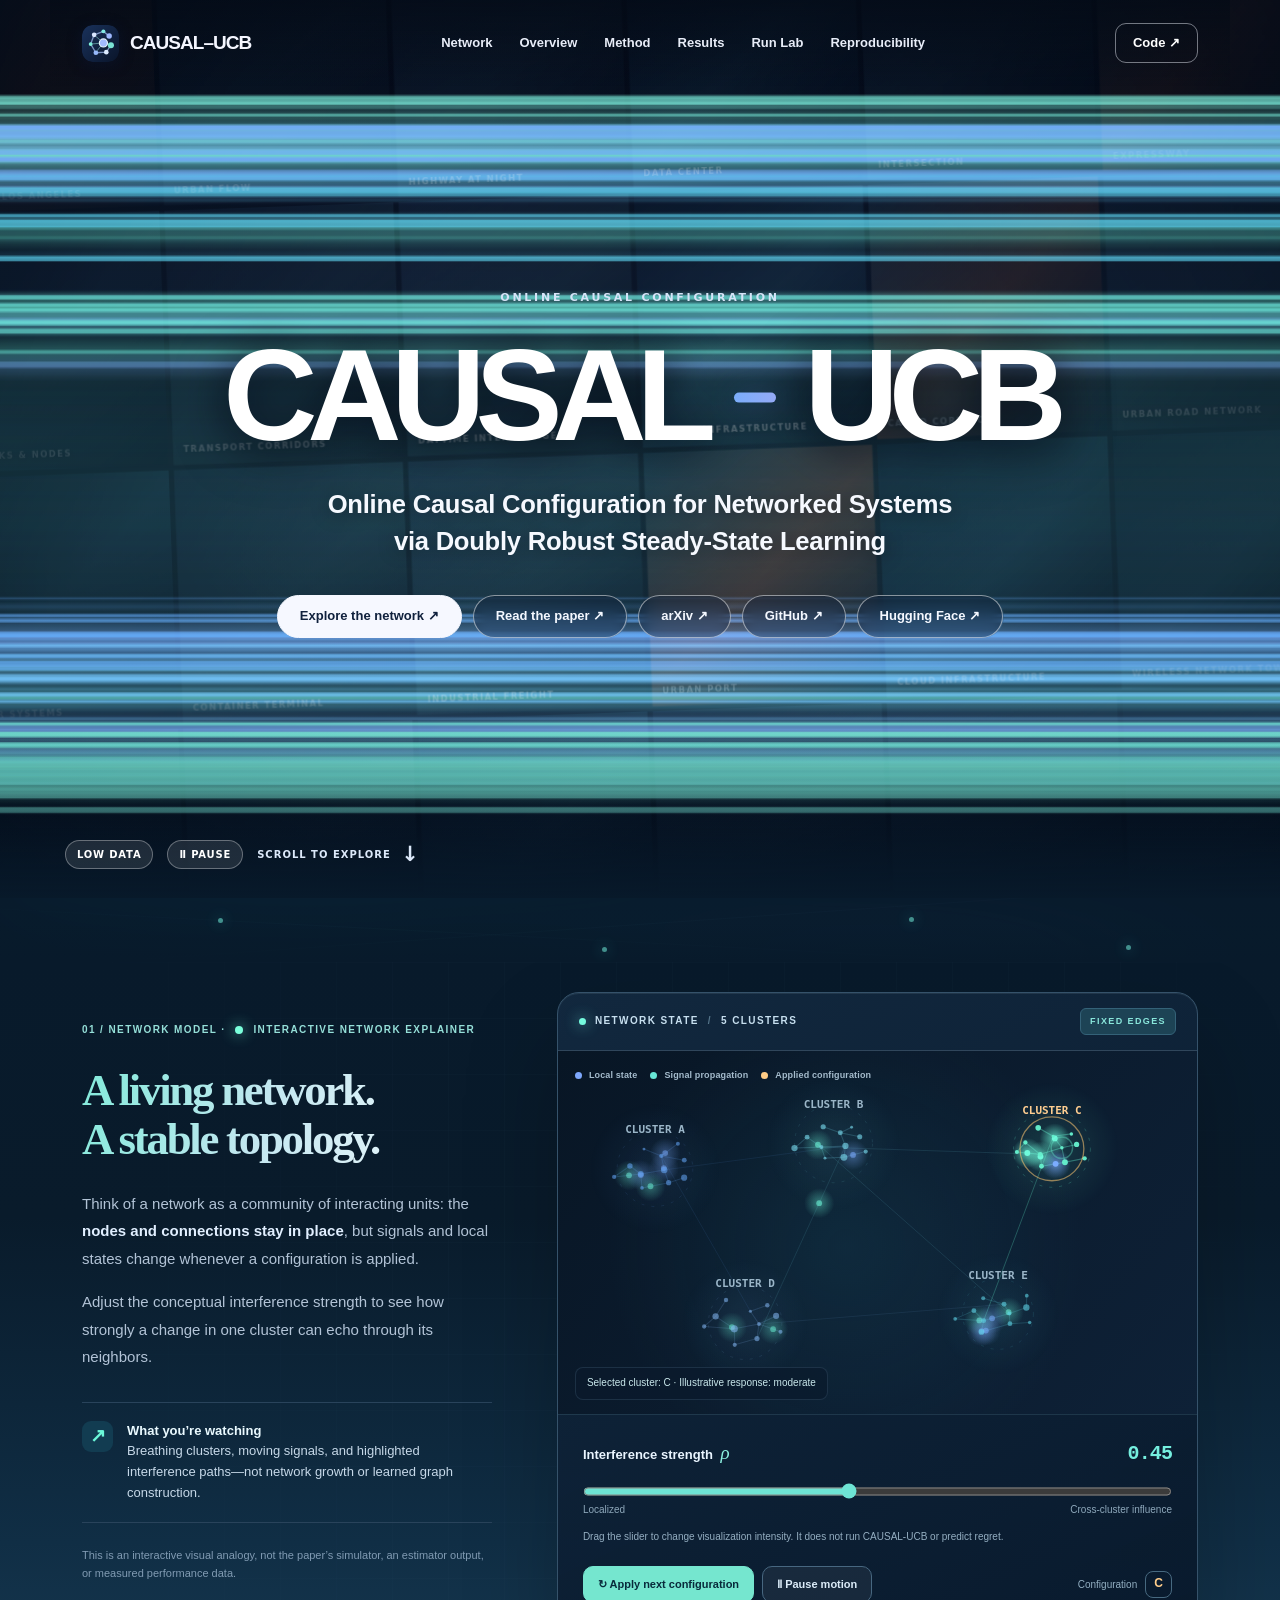
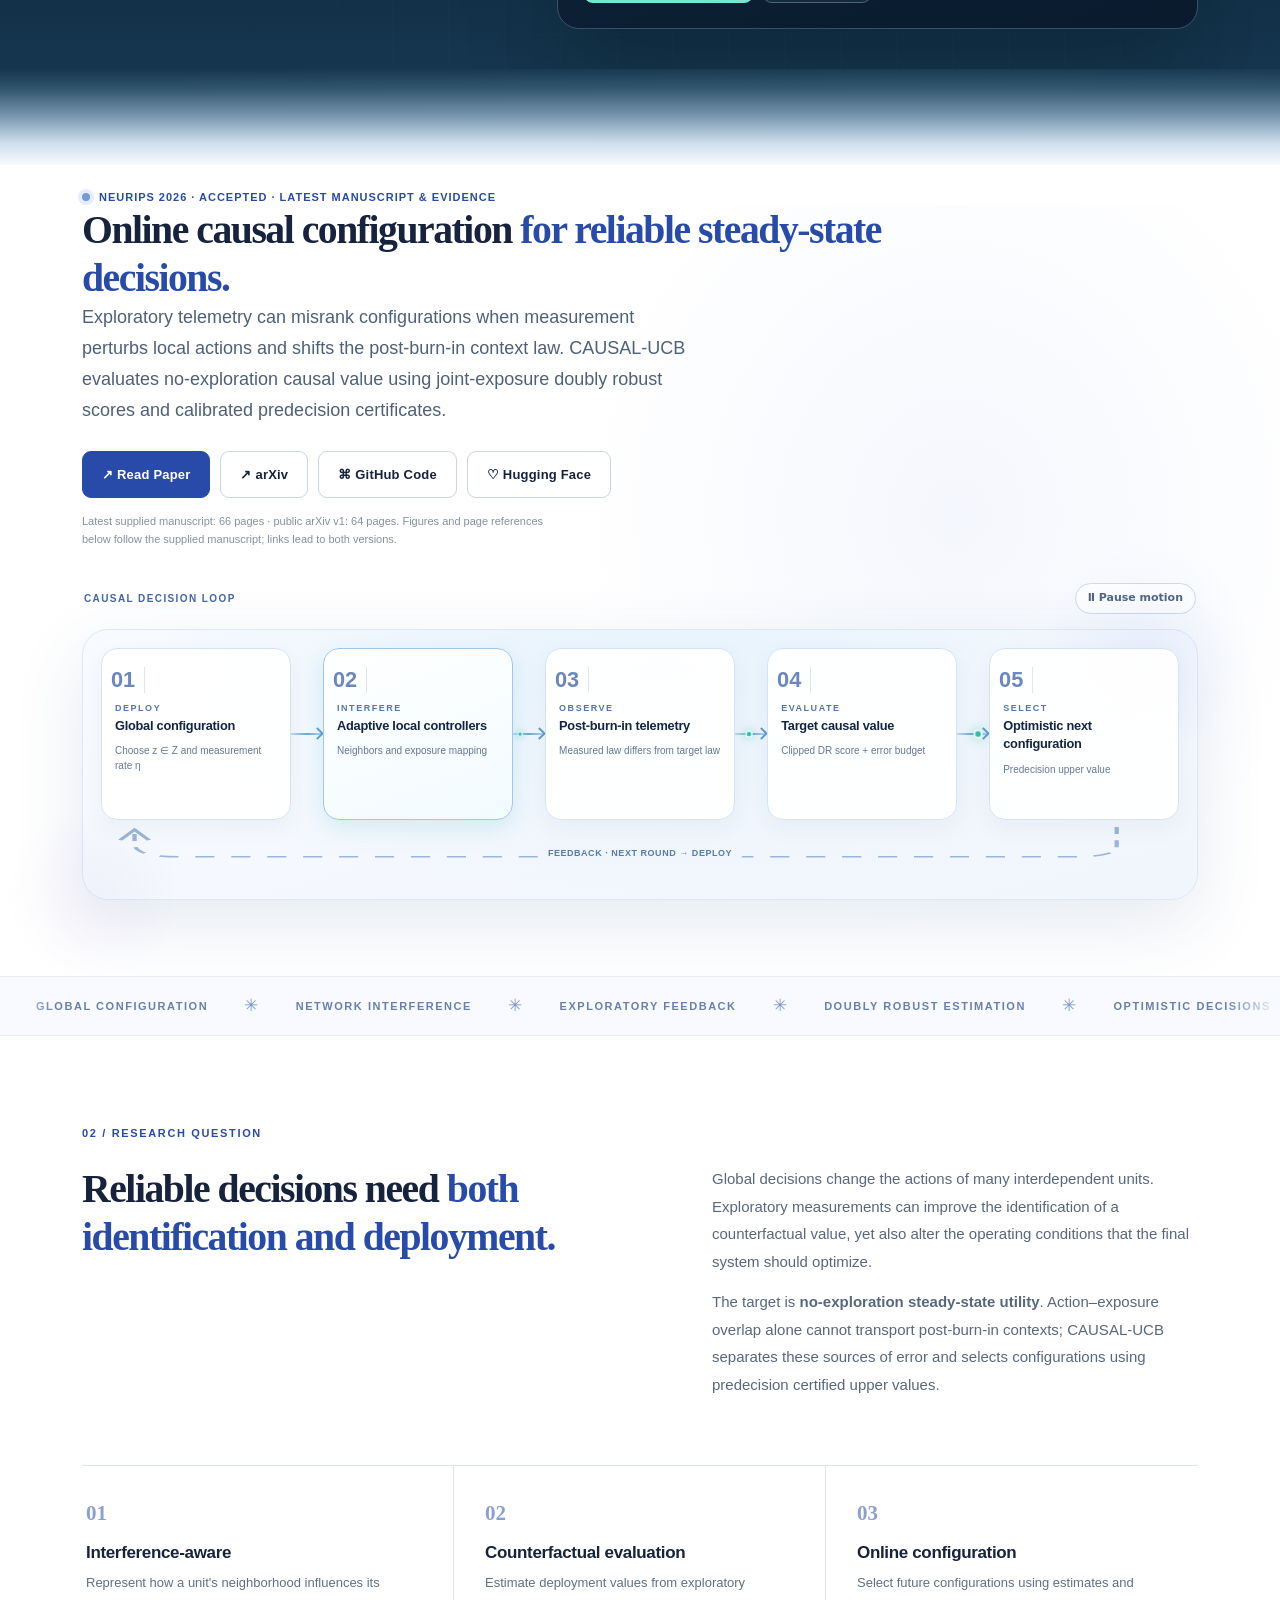
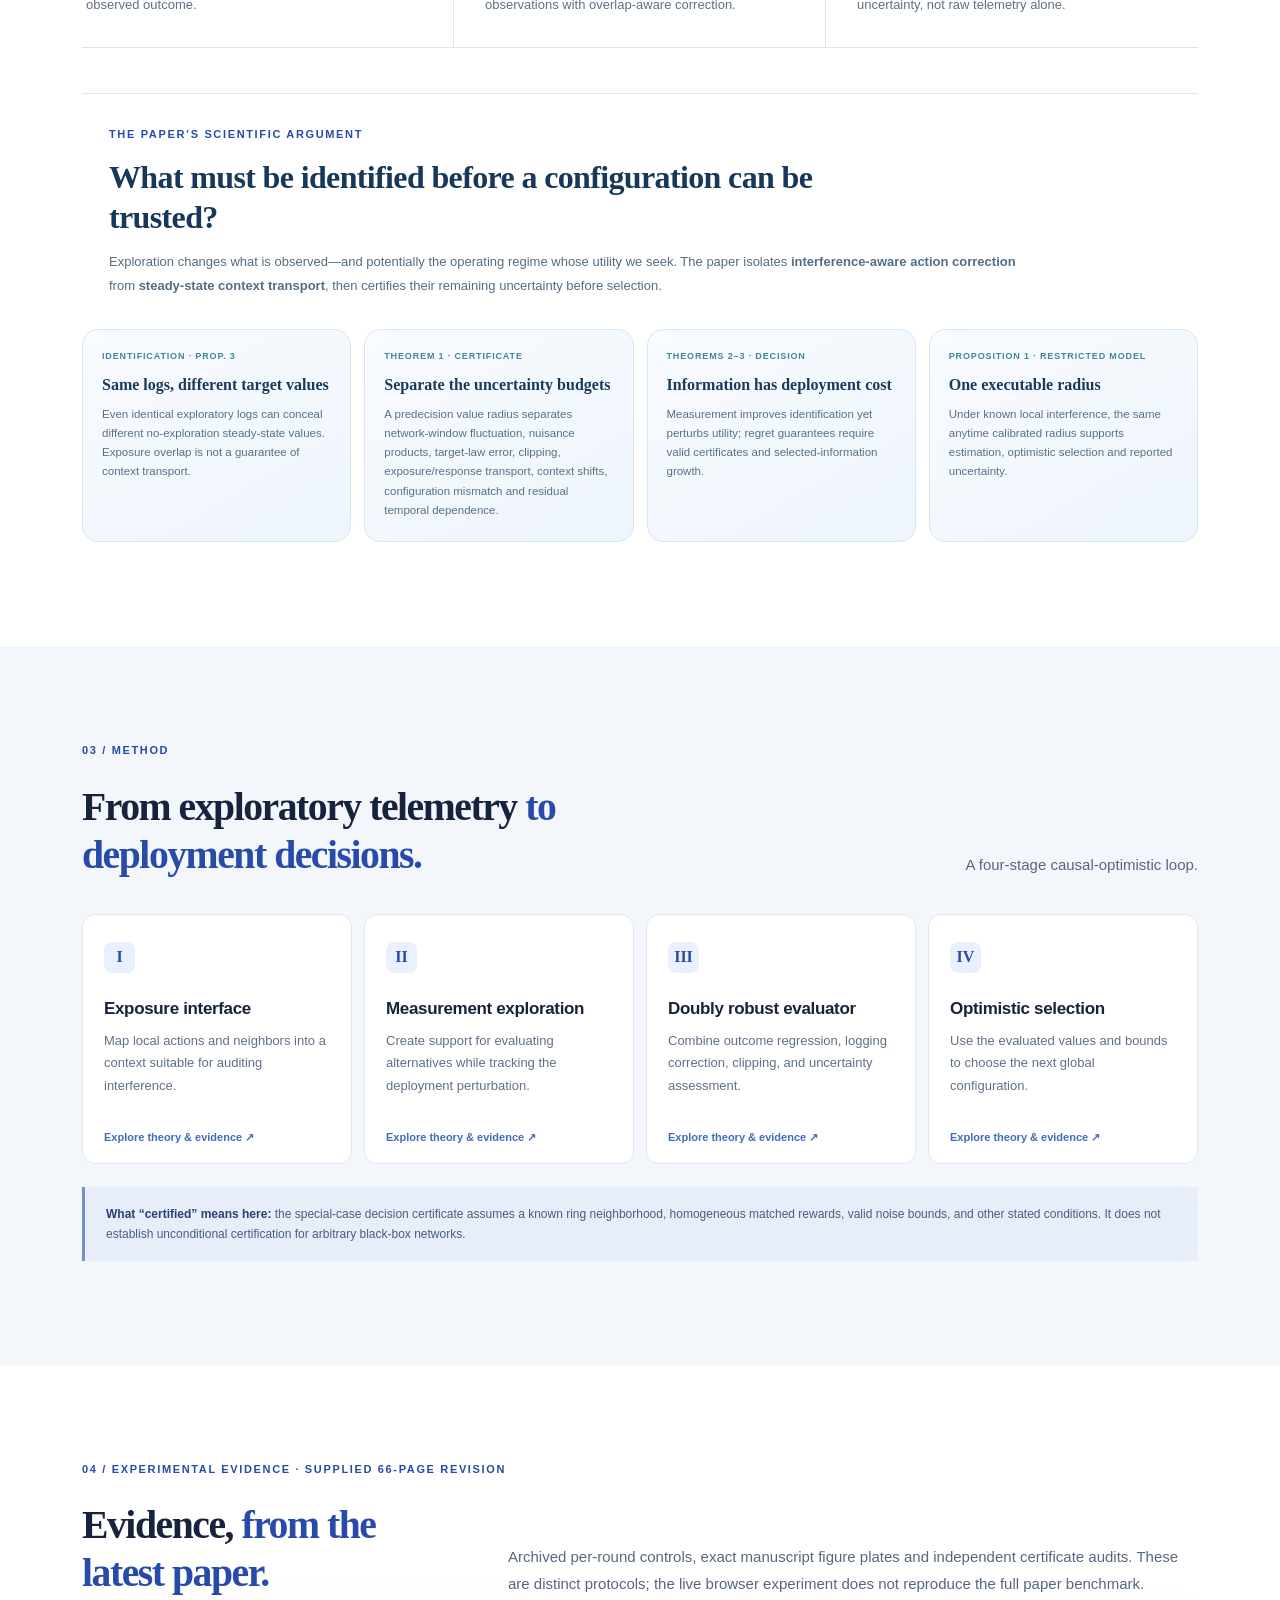
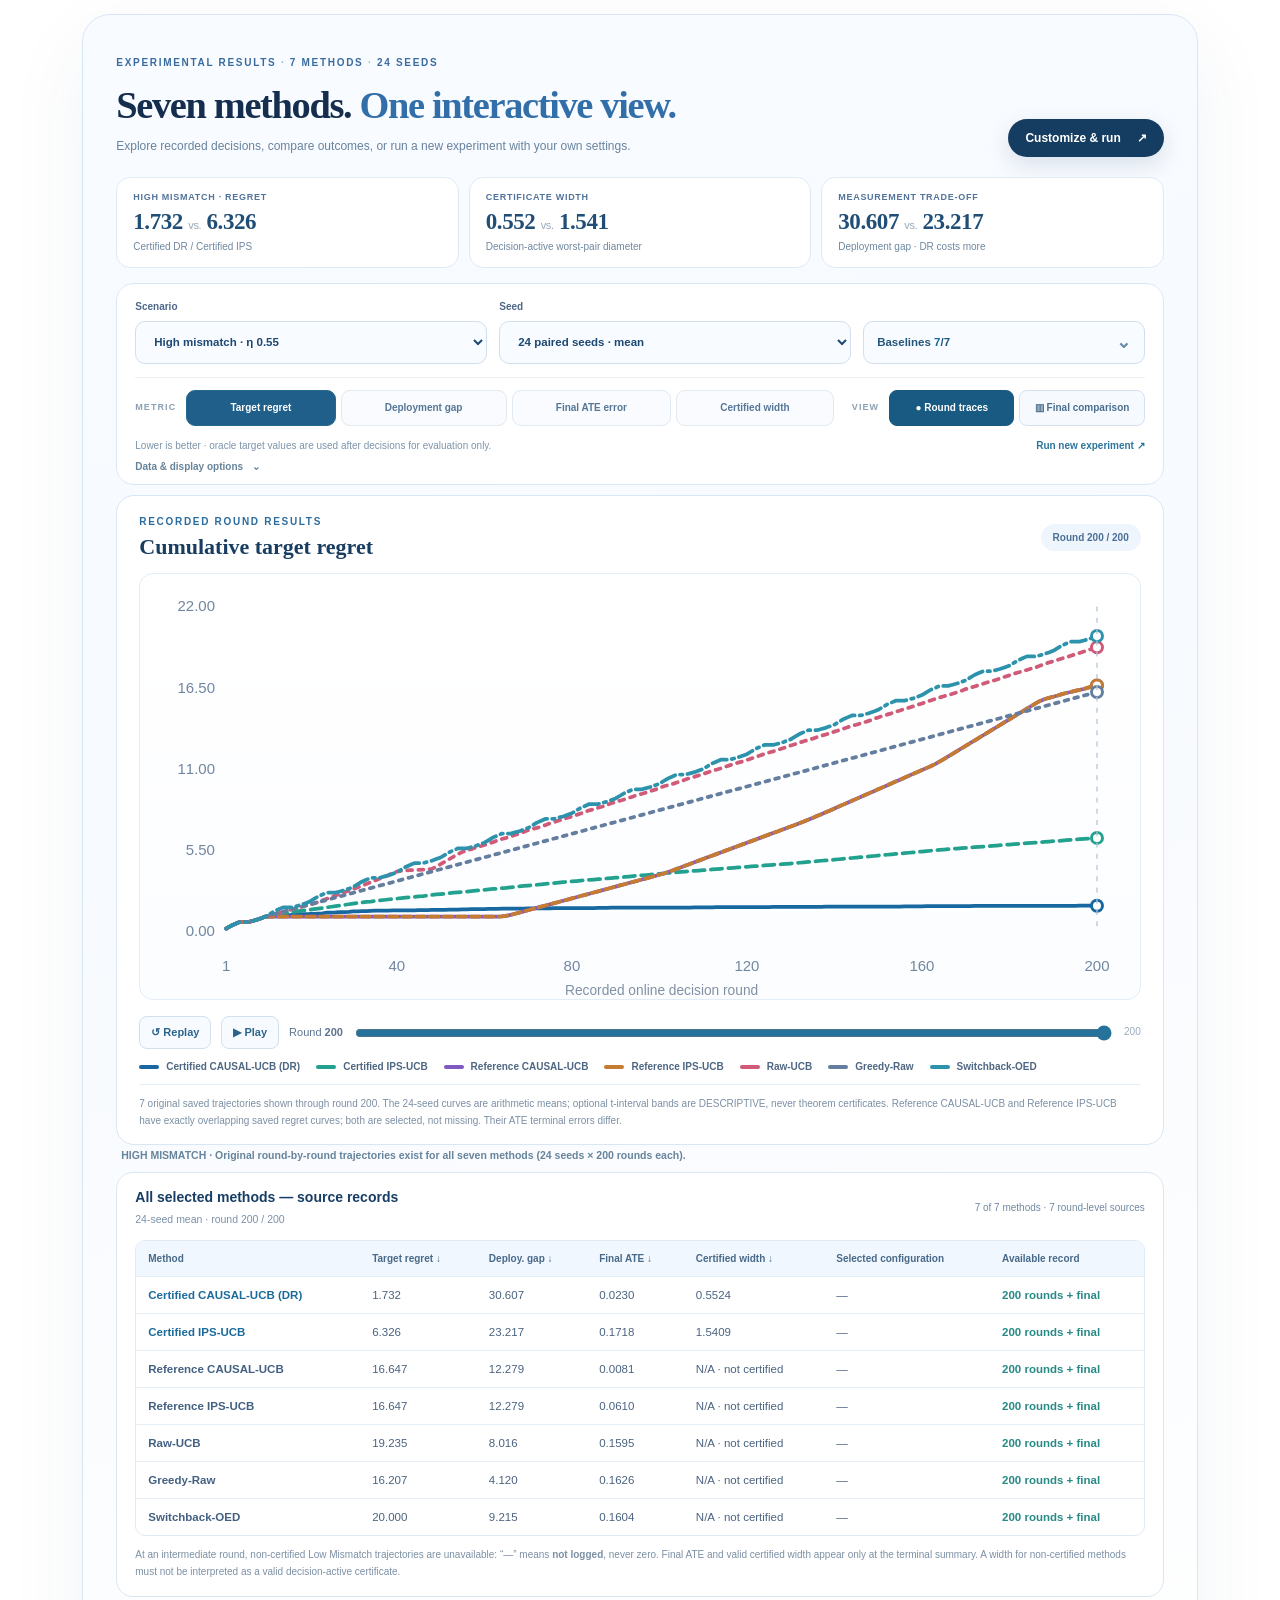
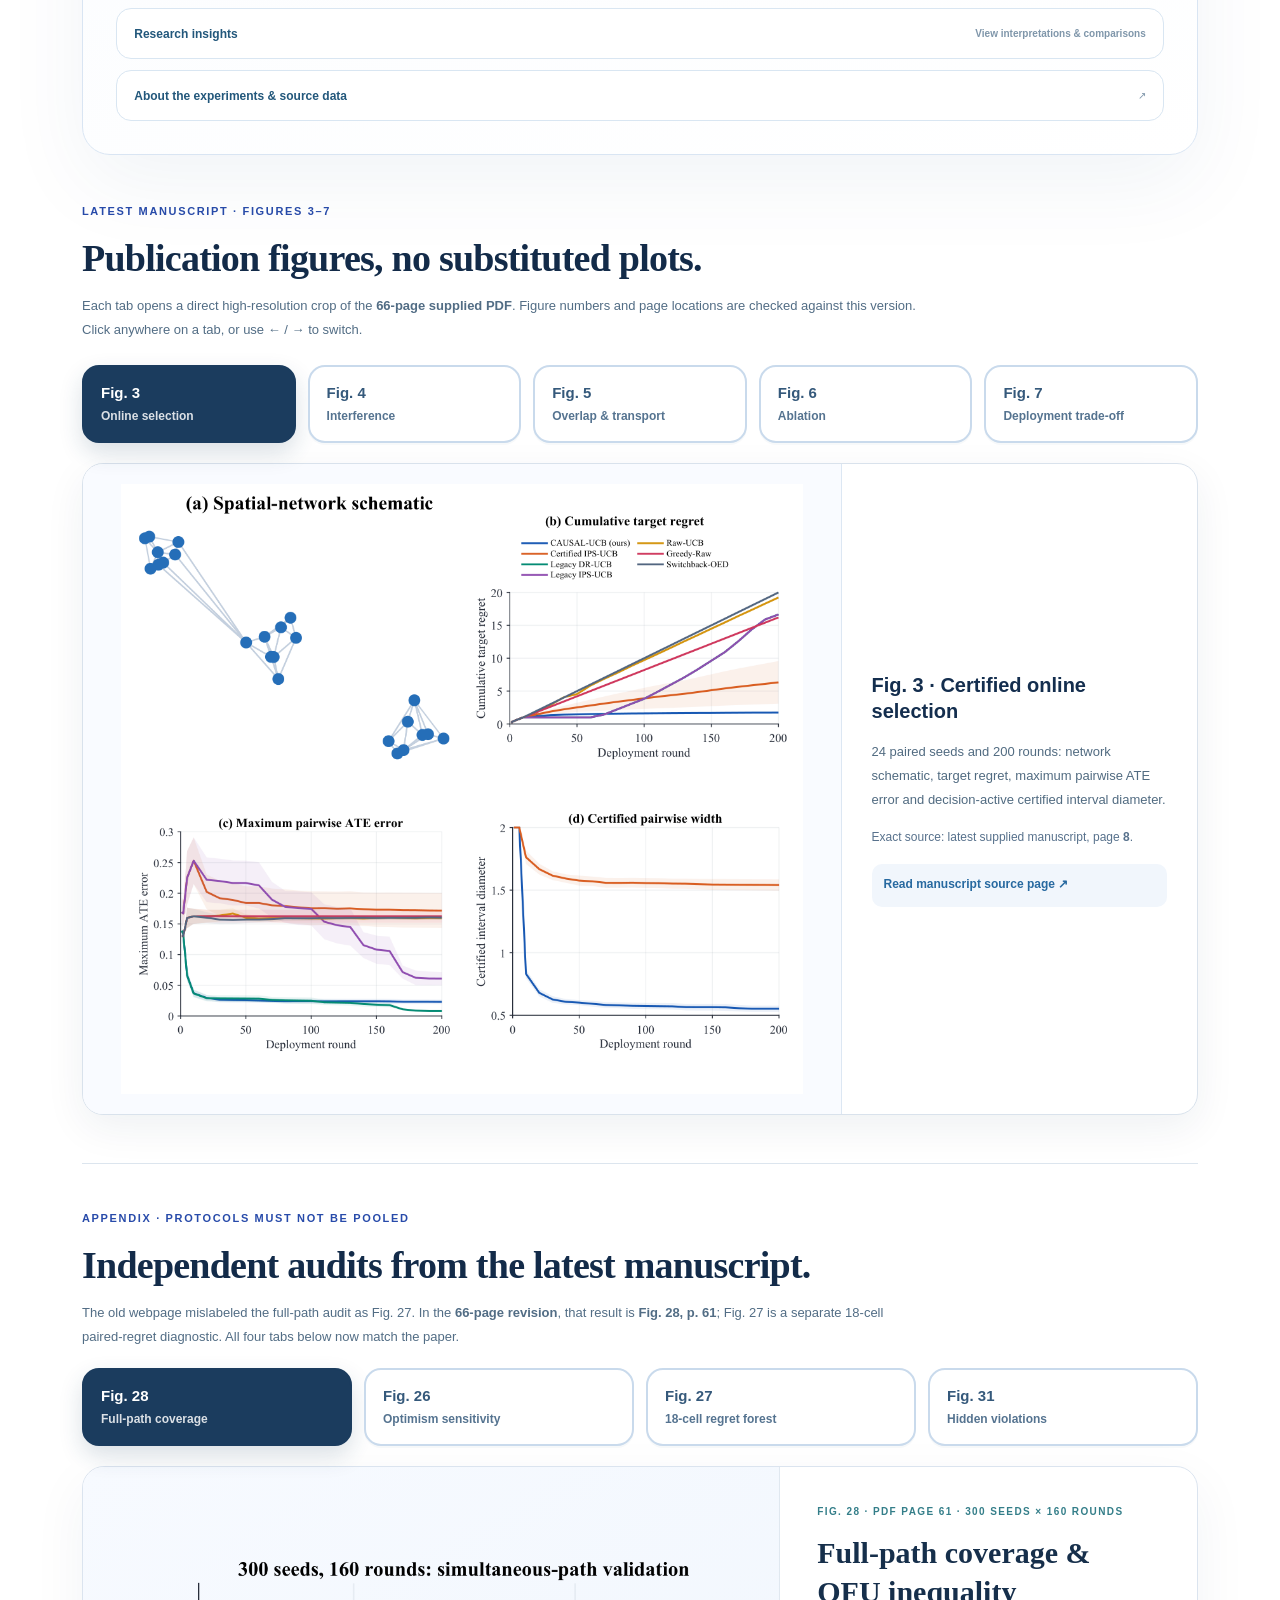
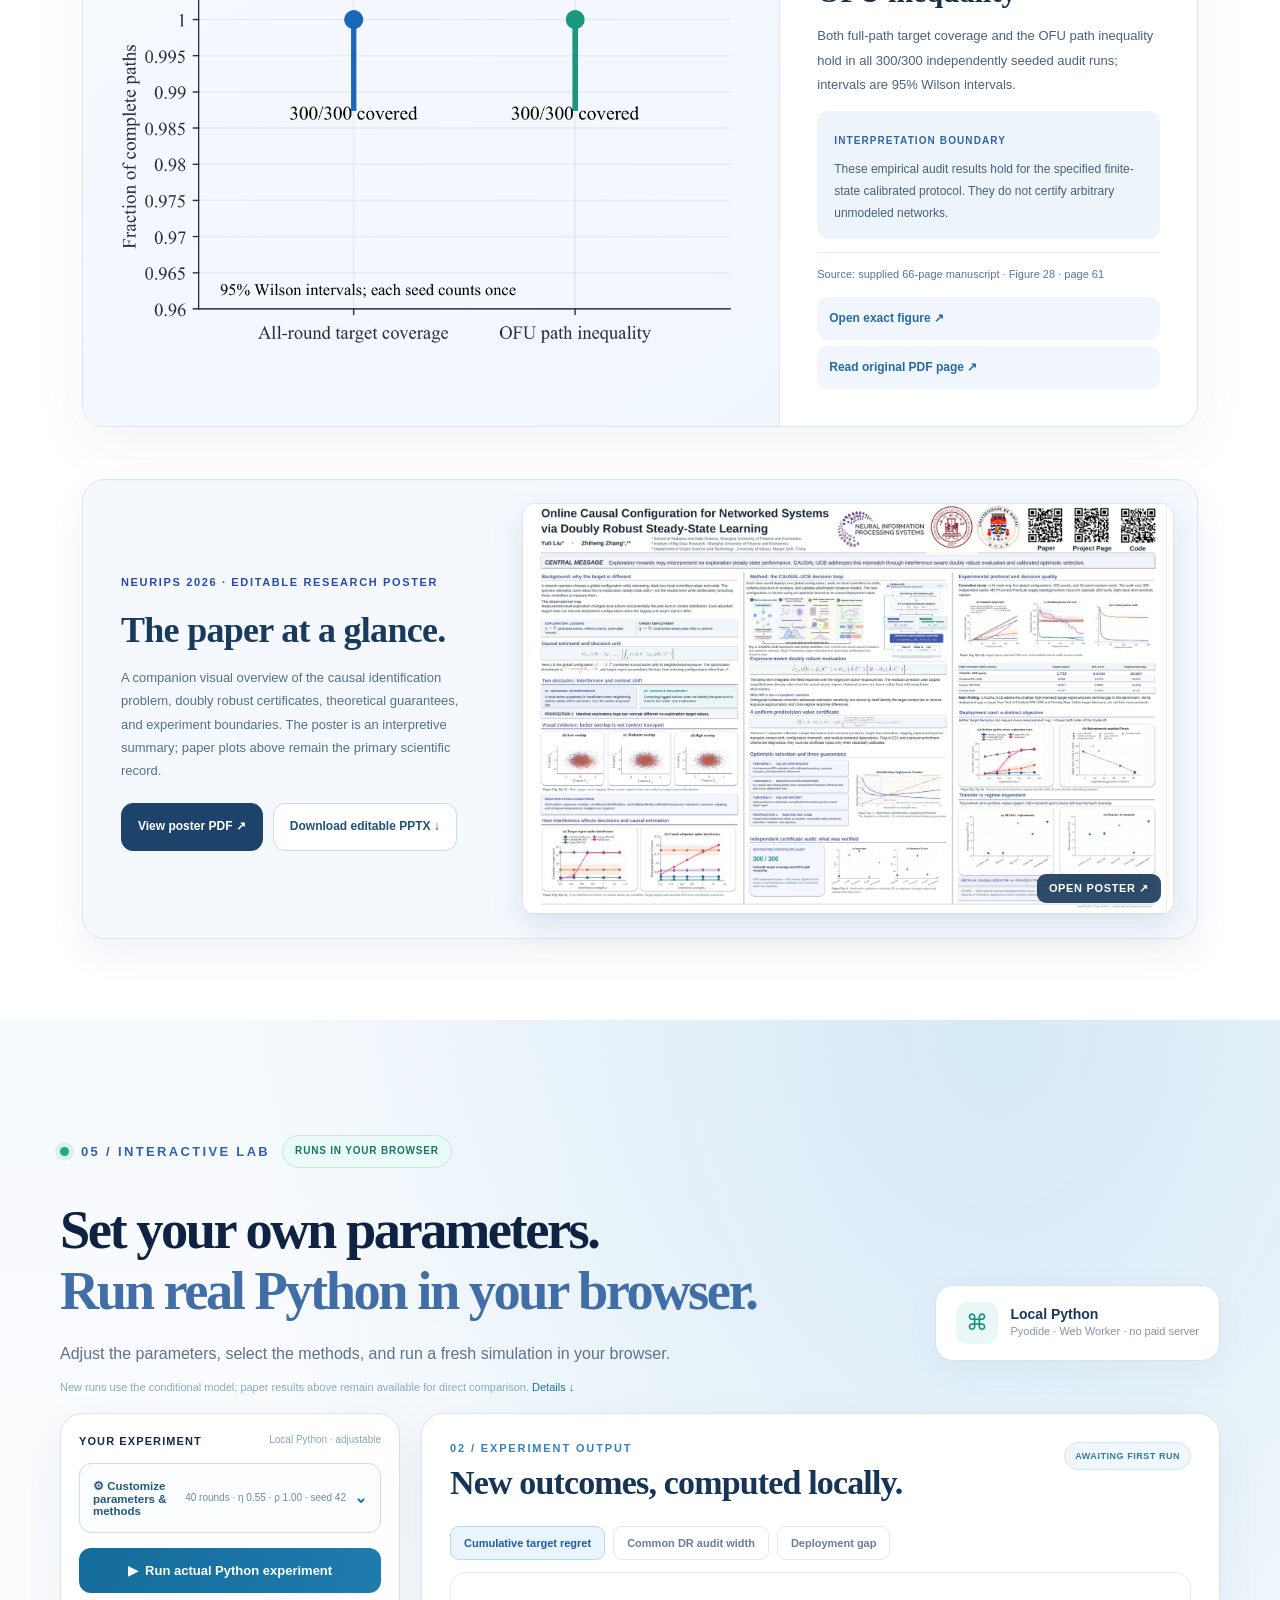
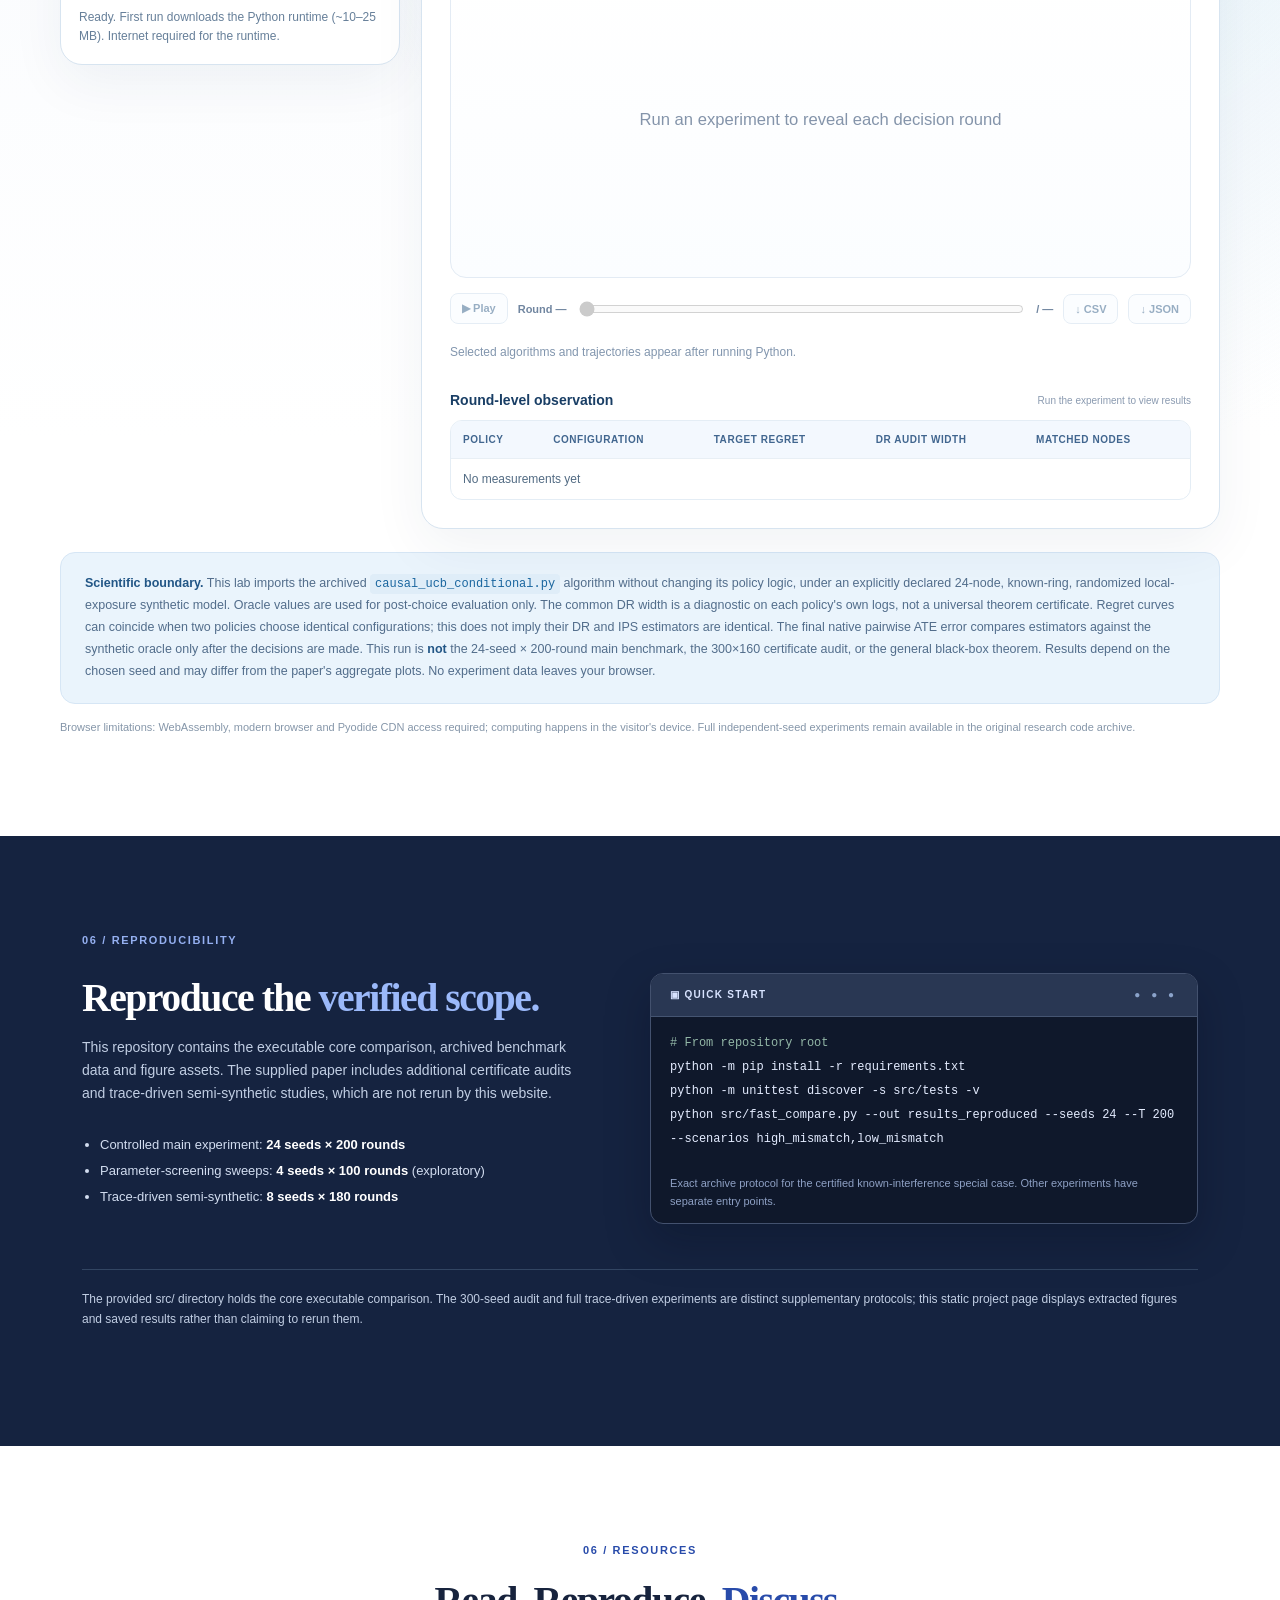
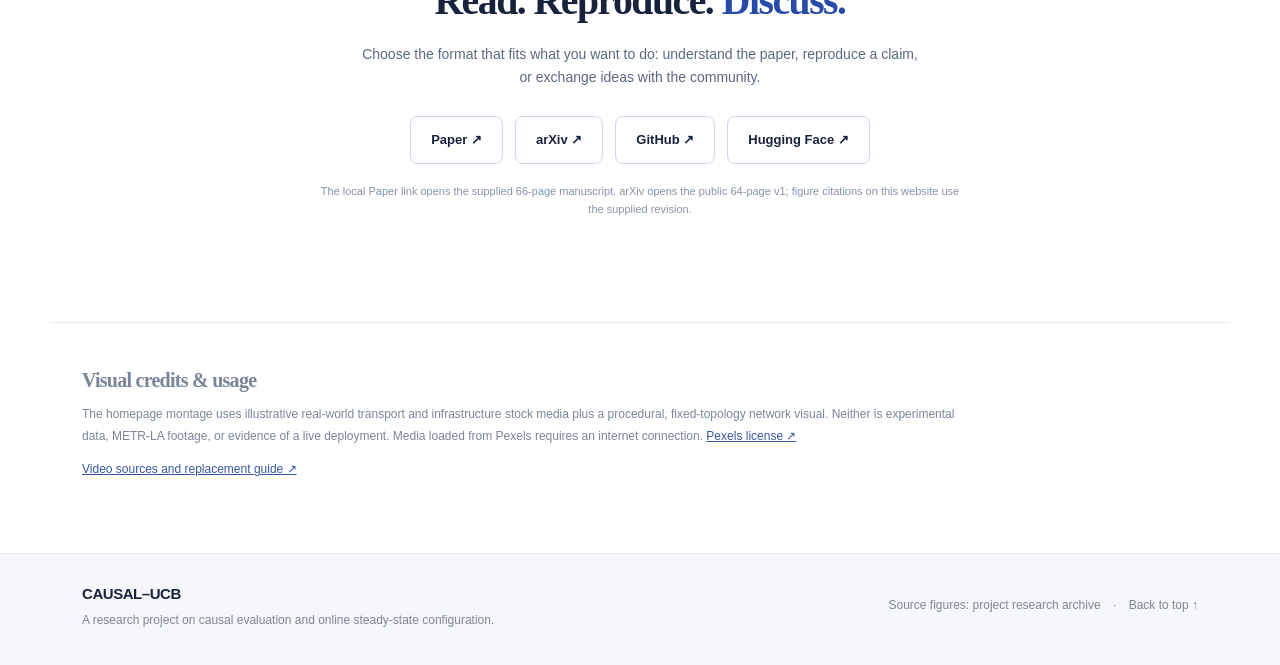
==== commit 1e14e222: "Add files via upload" ====
--- a/docs/index.html
+++ b/docs/index.html
@@ -4,9 +4,9 @@
 <head>
 <meta charset="utf-8"/>
 <meta content="width=device-width,initial-scale=1" name="viewport"/>
-<meta content="CAUSAL-UCB: online causal configuration under network interference using doubly robust steady-state learning. Method, evidence, code and reproducibility notes." name="description"/>
+<meta content="NeurIPS 2026 CAUSAL-UCB: Online Causal Configuration for Networked Systems via Doubly Robust Steady-State Learning. Latest 66-page manuscript, exact Figures 3–7 and 26–28/31, audit evidence, poster and code." name="description"/>
 <meta content="#f6f8fc" name="theme-color"/>
-<title>CAUSAL-UCB | Online Causal Configuration</title>
+<title>CAUSAL-UCB | NeurIPS 2026 · Steady-State Causal Learning</title>
 <link href="favicon.svg" rel="icon" type="image/svg+xml"/>
 <link href="style.css" rel="stylesheet"/>
 <link href="cluster.css" rel="stylesheet"/>
@@ -14,10 +14,10 @@
 <script defer="" src="site-config.js"></script>
 <script defer="" src="site.js"></script>
 <script defer="" src="cluster.js"></script>
-<link href="site-v4.css" rel="stylesheet"/><script defer="True" src="evidence-data.js"></script><script defer="True" src="site-v4.js"></script><link href="site-v5.css" rel="stylesheet"/><link href="lab.css" rel="stylesheet"/><script defer="" src="science-v5.js"></script><script defer="" src="lab.js"></script><link href="site-v7.css" rel="stylesheet"/><script defer="" src="v7.js"></script><link href="site-v8.css" rel="stylesheet"/><link href="site-v9.css" rel="stylesheet"/><link href="site-v10.css" rel="stylesheet"/><script defer="" src="v9.js"></script><script defer="" src="v10.js"></script></head>
+<link href="site-v4.css" rel="stylesheet"/><script defer="True" src="evidence-data.js"></script><script defer="True" src="site-v4.js"></script><link href="site-v5.css" rel="stylesheet"/><link href="lab.css" rel="stylesheet"/><script defer="" src="science-v5.js"></script><script defer="" src="lab.js"></script><link href="site-v7.css" rel="stylesheet"/><script defer="" src="v7.js"></script><link href="site-v8.css" rel="stylesheet"/><link href="site-v9.css" rel="stylesheet"/><link href="site-v10.css" rel="stylesheet"/><link href="site-v11.css" rel="stylesheet"/><script defer="" src="v9.js"></script><script defer="" src="v10.js"></script><script defer="" src="v11.js"></script></head>
 <body>
 <div aria-hidden="true" class="reading-progress"><span id="reading-progress-fill"></span></div>
-<div class="banner"><span class="small-label">CAUSAL-UCB</span><span class="separator">/</span><span>Online causal decision-making under network interference</span></div>
+<div class="banner"><span class="small-label">CAUSAL-UCB</span><span class="separator">/</span><span>NeurIPS 2026 · Steady-state causal decision making</span></div>
 <header class="site-nav wrapper">
 <a aria-label="CAUSAL-UCB home" class="logo" href="#top"><img alt="" class="brand-mark" height="36" src="brand-mark.svg" width="36"/><span class="brand-wordmark">CAUSAL–UCB</span></a>
 <nav aria-label="Site navigation"><a href="#live-network">Network</a><a href="#overview">Overview</a><a href="#method">Method</a><a href="#results">Results</a><a href="#live-lab">Run Lab</a><a href="#reproducibility">Reproducibility</a></nav>
@@ -155,16 +155,16 @@
 <div aria-hidden="true" class="network-paper-transition"></div>
 <section class="hero wrapper" id="research-intro">
 <div class="hero-headline">
-<div class="eyebrow"><span class="eyebrow-circle"></span><span id="research-status">Research project</span></div>
-<h2>From network observations <span>to reliable deployment decisions.</span></h2>
-<p class="hero-lead">Learning which network configuration to deploy is hard when the units interfere, local controllers adapt, and the feedback we observe is shaped by exploration.</p>
+<div class="eyebrow"><span class="eyebrow-circle"></span><span id="research-status">NeurIPS 2026 · accepted · arXiv:2611.09665</span></div>
+<h2>Online causal configuration <span>for reliable steady-state decisions.</span></h2>
+<p class="hero-lead">Exploratory telemetry can misrank configurations when measurement perturbs local actions and shifts the post-burn-in context law. CAUSAL-UCB evaluates no-exploration causal value using joint-exposure doubly robust scores and calibrated predecision certificates.</p>
 <p class="byline" hidden="" id="authors"></p>
 <div class="hero-cta" id="resources">
 <a class="btn primary" data-link="paper" href="#overview">↗ Read Paper</a>
 <a class="btn" data-link="arxiv" href="#reproducibility">↗ arXiv</a><a class="btn" data-link="github" href="#reproducibility">⌘ GitHub Code</a>
 <a class="btn" data-link="huggingface" href="#reproducibility">♡ Hugging Face</a>
 </div>
-<p class="link-note">Paper PDF included; external repository and arXiv links stay inactive until their real public URLs are added.</p>
+<p class="link-note">Latest supplied manuscript: 66 pages · public arXiv v1: 64 pages. Figures and page references below follow the supplied manuscript; links lead to both versions.</p>
 </div>
 <div class="hero-aside">
 <div class="flow-toolbar"><span class="flow-status">CAUSAL DECISION LOOP</span><button aria-label="Pause decorative motion" aria-pressed="false" class="motion-toggle" id="motion-toggle" type="button">Ⅱ Pause motion</button></div>
@@ -193,11 +193,18 @@
 </div>
 <section aria-labelledby="overview-heading" class="section wrapper" id="overview">
 <div class="section-label">02 / RESEARCH QUESTION</div>
-<div class="overview-row"><h2 id="overview-heading">Reliable decisions need <span>both identification and deployment.</span></h2><div><p>Global decisions change the actions of many interdependent units. Exploratory measurements can improve the identification of a counterfactual value, yet also alter the operating conditions that the final system should optimize.</p><p>CAUSAL-UCB studies this mismatch using exposure-aware logging, clipped doubly robust evaluation, and an optimistic selection rule over global configurations.</p></div></div>
+<div class="overview-row"><h2 id="overview-heading">Reliable decisions need <span>both identification and deployment.</span></h2><div><p>Global decisions change the actions of many interdependent units. Exploratory measurements can improve the identification of a counterfactual value, yet also alter the operating conditions that the final system should optimize.</p><p>The target is <strong>no-exploration steady-state utility</strong>. Action–exposure overlap alone cannot transport post-burn-in contexts; CAUSAL-UCB separates these sources of error and selects configurations using predecision certified upper values.</p></div></div>
 <div class="insight-grid">
 <div class="insight"><b>01</b><h3>Interference-aware</h3><p>Represent how a unit's neighborhood influences its observed outcome.</p></div>
 <div class="insight"><b>02</b><h3>Counterfactual evaluation</h3><p>Estimate deployment values from exploratory observations with overlap-aware correction.</p></div>
 <div class="insight"><b>03</b><h3>Online configuration</h3><p>Select future configurations using estimates and uncertainty, not raw telemetry alone.</p></div>
+</div>
+<div class="v11-contribution-intro"><span class="section-label">THE PAPER’S SCIENTIFIC ARGUMENT</span><h3>What must be identified before a configuration can be trusted?</h3><p>Exploration changes what is observed—and potentially the operating regime whose utility we seek. The paper isolates <strong>interference-aware action correction</strong> from <strong>steady-state context transport</strong>, then certifies their remaining uncertainty before selection.</p></div>
+<div class="v11-contributions" aria-label="Manuscript scientific contributions">
+<article><span>IDENTIFICATION · PROP. 3</span><h4>Same logs, different target values</h4><p>Even identical exploratory logs can conceal different no-exploration steady-state values. Exposure overlap is not a guarantee of context transport.</p></article>
+<article><span>THEOREM 1 · CERTIFICATE</span><h4>Separate the uncertainty budgets</h4><p>A predecision value radius separates network-window fluctuation, nuisance products, target-law error, clipping, exposure/response transport, context shifts, configuration mismatch and residual temporal dependence.</p></article>
+<article><span>THEOREMS 2–3 · DECISION</span><h4>Information has deployment cost</h4><p>Measurement improves identification yet perturbs utility; regret guarantees require valid certificates and selected-information growth.</p></article>
+<article><span>PROPOSITION 1 · RESTRICTED MODEL</span><h4>One executable radius</h4><p>Under known local interference, the same anytime calibrated radius supports estimation, optimistic selection and reported uncertainty.</p></article>
 </div>
 </section>
 <section aria-labelledby="method-heading" class="section method-band" id="method"><div class="wrapper">
@@ -211,7 +218,7 @@
 <div class="notice"><strong>What “certified” means here:</strong> the special-case decision certificate assumes a known ring neighborhood, homogeneous matched rewards, valid noise bounds, and other stated conditions. It does not establish unconditional certification for arbitrary black-box networks.</div>
 </div></section>
 <section aria-labelledby="results-heading" class="section wrapper" id="results">
-<div class="section-label">04 / EXPERIMENTAL EVIDENCE</div><div class="section-top"><h2 id="results-heading">Evidence, <span>unfolded across rounds.</span></h2><p>Explore the results, choose what to compare, and watch the evidence unfold across rounds.</p></div>
+<div class="section-label">04 / EXPERIMENTAL EVIDENCE · SUPPLIED 66-PAGE REVISION</div><div class="section-top"><h2 id="results-heading">Evidence, <span>from the latest paper.</span></h2><p>Archived per-round controls, exact manuscript figure plates and independent certificate audits. These are distinct protocols; the live browser experiment does not reproduce the full paper benchmark.</p></div>
 <div aria-labelledby="v8-bench-heading" class="v8-benchmark v10-benchmark" id="cert-benchmark">
   <div class="v10-intro">
     <div><span class="v10-kicker">EXPERIMENTAL RESULTS <i>·</i> 7 METHODS <i>·</i> 24 SEEDS</span><h3 id="v8-bench-heading">Seven methods. <em>One interactive view.</em></h3><p>Explore recorded decisions, compare outcomes, or run a new experiment with your own settings.</p></div>
@@ -264,12 +271,25 @@
     <div class="v8-provenance"><div><strong>Protocol &amp; provenance</strong><p>Original frozen SYN 2026-10-20 · known sparse ring and matched-noise assumptions · fixed exploration · 24 paired seeds × 200 rounds. Certified curves come from <code>cert_dr_all_rounds.csv</code>. High-mismatch curves for the other five methods come from the exact archived <code>reference/main_per_round.csv.gz</code> and were cross-checked against <code>per_seed.csv</code>. Low-mismatch reference results are terminal-only. All terminal values come from <code>per_seed.csv</code> and <code>summary.csv</code>; paired intervals come from <code>paired_regret_95CI.csv</code>. No browser-side retraining in this panel.</p></div><div><a href="assets/certified-benchmark/protocol.json" rel="noopener" target="_blank">Read protocol ↗</a><a href="assets/certified-benchmark/SOURCE_SHA256.json" rel="noopener" target="_blank">Verify SHA-256 ↗</a><a href="#live-lab">Go to live conditional experiment ↓</a></div></div>
   </details>
 </div>
-<div class="paper-atlas"><div class="atlas-heading"><span class="section-label">PAPER / ORIGINAL FIGURE PLATES</span><h3>Read the figures at publication scale.</h3><p>These plates reproduce the uploaded manuscript figure crops. The interactive comparison above uses archived per-round records where available; confidence bands are optional descriptive intervals, never theorem certificates.</p></div>
-<div aria-label="Original manuscript figures" class="plate-tabs" id="paper-plate-tabs" role="tablist"><button aria-selected="true" class="active" data-plate="0">Fig. 3 · Online learning</button><button aria-selected="false" data-plate="1">Fig. 4 · Interference</button><button aria-selected="false" data-plate="2">Fig. 5 · Overlap</button><button aria-selected="false" data-plate="3">Fig. 6 · Ablation</button><button aria-selected="false" data-plate="4">Fig. 7 · Trade-off</button></div>
-<figure class="paper-plate"><a href="assets/paper-figures/paper-figure-3.png" id="paper-plate-link" rel="noopener" target="_blank"><img alt="Original manuscript figure 3" id="paper-plate-image" loading="lazy" src="assets/paper-figures/paper-figure-3.png"/></a><figcaption><strong id="paper-plate-caption">Certified online selection · 24 paired seeds × 200 rounds</strong><span id="paper-plate-description">Original Figure 3: network schematic, cumulative target regret, pairwise ATE error and decision-active certificate diameter.</span><a href="https://huggingface.co/spaces/ylliua1116/causal-ucb/resolve/main/assets/Causal_B.pdf" rel="noopener" target="_blank">Open supplied manuscript PDF ↗</a></figcaption></figure>
-</div>
-<div class="appendix-atlas"><span class="section-label">APPENDIX / DISTINCT AUDIT PROTOCOLS</span><h3>Independent audits, clearly separated.</h3><p>Exact figures extracted from the supplied manuscript (Figures 26, 27 and 31). These independent studies use different generators, sample counts and protocols; do not pool their values with the 24-seed main benchmark.</p><div class="audit-tabs" id="audit-tabs" role="tablist"><button aria-selected="true" class="active" data-audit="0">Fig. 27 / Full-path coverage</button><button aria-selected="false" data-audit="1">Fig. 26 / Optimism &amp; greedy</button><button aria-selected="false" data-audit="2">Fig. 31 / Hidden misspecification</button></div>
-<div class="audit-spotlight"><div class="audit-visual"><a href="assets/paper-audit-figures/Fig27_Full_Path_Coverage_p60.png" id="audit-image-link" rel="noopener" target="_blank"><img alt="Full-path seven-term certificate coverage" id="audit-image" loading="lazy" src="assets/paper-audit-figures/Fig27_Full_Path_Coverage_p60.png"/></a></div><div class="audit-copy"><span class="science-tag" id="audit-protocol">PAPER FIGURE 27 · PAGE 60 · 300 SEEDS × 160 ROUNDS</span><h4 id="audit-title">Full-path certificate coverage</h4><p id="audit-desc">Empirical all-time target-value coverage and the OFU path inequality, each evaluated on 300 independently seeded runs over 160 rounds. Points and error bars reproduce the manuscript’s 95% Wilson intervals.</p><div class="audit-conclusion"><span>INTERPRETATION BOUNDARY</span><p id="audit-boundary">The manuscript reports 300/300 complete paths covered, with a 95% Wilson interval. This is conditional on the finite-state calibration and audit assumptions, not unconditional black-box coverage.</p></div><p class="audit-source" id="audit-source">Source: manuscript Figure 27, p. 60 · vector-PDF crop, not a regenerated figure.</p><a href="assets/paper-audit-figures/Fig27_Full_Path_Coverage_p60.png" id="audit-original" rel="noopener" target="_blank">Open exact manuscript figure ↗</a><a class="audit-paper-link" href="https://huggingface.co/spaces/ylliua1116/causal-ucb/resolve/main/assets/Causal_B.pdf#page=60" id="audit-paper-link" rel="noopener" target="_blank">Open paper at the source page ↗</a></div></div></div>
+<div class="paper-atlas" id="paper-figures"><div class="atlas-heading"><span class="section-label">LATEST MANUSCRIPT · FIGURES 3–7</span><h3>Publication figures, no substituted plots.</h3><p>Each tab opens a direct high-resolution crop of the <strong>66-page supplied PDF</strong>. Figure numbers and page locations are checked against this version. Click anywhere on a tab, or use ← / → to switch.</p></div>
+<div class="plate-tabs v11-figure-tabs" id="paper-plate-tabs" role="tablist" aria-label="Main-paper figure selector">
+<button type="button" role="tab" aria-selected="true" aria-controls="paper-plate-image" tabindex="0" class="active" data-plate="0"><span>Fig. 3</span><small>Online selection</small></button>
+<button type="button" role="tab" aria-selected="false" aria-controls="paper-plate-image" tabindex="-1" data-plate="1"><span>Fig. 4</span><small>Interference</small></button>
+<button type="button" role="tab" aria-selected="false" aria-controls="paper-plate-image" tabindex="-1" data-plate="2"><span>Fig. 5</span><small>Overlap &amp; transport</small></button>
+<button type="button" role="tab" aria-selected="false" aria-controls="paper-plate-image" tabindex="-1" data-plate="3"><span>Fig. 6</span><small>Ablation</small></button>
+<button type="button" role="tab" aria-selected="false" aria-controls="paper-plate-image" tabindex="-1" data-plate="4"><span>Fig. 7</span><small>Deployment trade-off</small></button>
+</div>
+<figure class="paper-plate" id="paper-plate-panel"><a href="assets/paper-figures/paper-figure-3.png" id="paper-plate-link" rel="noopener" target="_blank"><img alt="Manuscript Figure 3: certified online selection, four panels" id="paper-plate-image" loading="lazy" decoding="async" src="assets/paper-figures/paper-figure-3.png"/></a><figcaption><strong id="paper-plate-caption">Fig. 3 · Certified online selection</strong><span id="paper-plate-description">24 paired seeds and 200 rounds: network schematic, target regret, maximum pairwise ATE error and decision-active certified interval diameter.</span><p class="v11-source">Exact source: latest supplied manuscript, page <b id="paper-plate-page">8</b>.</p><a id="paper-figure-source" href="assets/paper/CAUSAL_UCB_2026_Latest_66p.pdf#page=8" rel="noopener" target="_blank">Read manuscript source page ↗</a></figcaption></figure>
+</div>
+<div class="appendix-atlas" id="audit-figures"><span class="section-label">APPENDIX · PROTOCOLS MUST NOT BE POOLED</span><h3>Independent audits from the latest manuscript.</h3><p>The old webpage mislabeled the full-path audit as Fig. 27. In the <strong>66-page revision</strong>, that result is <strong>Fig. 28, p. 61</strong>; Fig. 27 is a separate 18-cell paired-regret diagnostic. All four tabs below now match the paper.</p>
+<div class="audit-tabs v11-figure-tabs" id="audit-tabs" role="tablist" aria-label="Appendix figure selector">
+<button type="button" role="tab" aria-selected="true" aria-controls="audit-image" tabindex="0" class="active" data-audit="0"><span>Fig. 28</span><small>Full-path coverage</small></button>
+<button type="button" role="tab" aria-selected="false" aria-controls="audit-image" tabindex="-1" data-audit="1"><span>Fig. 26</span><small>Optimism sensitivity</small></button>
+<button type="button" role="tab" aria-selected="false" aria-controls="audit-image" tabindex="-1" data-audit="2"><span>Fig. 27</span><small>18-cell regret forest</small></button>
+<button type="button" role="tab" aria-selected="false" aria-controls="audit-image" tabindex="-1" data-audit="3"><span>Fig. 31</span><small>Hidden violations</small></button>
+</div>
+<div class="audit-spotlight"><div class="audit-visual"><a href="assets/paper-audit-figures/Fig28_Full_Path_Coverage_p61.png" id="audit-image-link" rel="noopener" target="_blank"><img alt="Figure 28: 300-seed full-path certificate coverage and OFU path inequality" id="audit-image" loading="lazy" decoding="async" src="assets/paper-audit-figures/Fig28_Full_Path_Coverage_p61.png"/></a></div><div class="audit-copy"><span class="science-tag" id="audit-protocol">FIG. 28 · PDF PAGE 61 · 300 SEEDS × 160 ROUNDS</span><h4 id="audit-title">Full-path coverage &amp; OFU inequality</h4><p id="audit-desc">Both full-path target coverage and the OFU path inequality hold in all 300/300 independently seeded audit runs; intervals are 95% Wilson intervals.</p><div class="audit-conclusion"><span>INTERPRETATION BOUNDARY</span><p id="audit-boundary">These empirical audit results hold for the specified finite-state calibrated protocol. They do not certify arbitrary unmodeled networks.</p></div><p class="audit-source" id="audit-source">Source: supplied 66-page manuscript · Figure 28 · page 61</p><a href="assets/paper-audit-figures/Fig28_Full_Path_Coverage_p61.png" id="audit-original" rel="noopener" target="_blank">Open exact figure ↗</a><a class="audit-paper-link" href="assets/paper/CAUSAL_UCB_2026_Latest_66p.pdf#page=61" id="audit-paper-link" rel="noopener" target="_blank">Read original PDF page ↗</a></div></div></div>
+<div class="v11-poster" id="poster"><div class="v11-poster-copy"><span class="section-label">NEURIPS 2026 · EDITABLE RESEARCH POSTER</span><h3>The paper at a glance.</h3><p>A companion visual overview of the causal identification problem, doubly robust certificates, theoretical guarantees, and experiment boundaries. The poster is an interpretive summary; paper plots above remain the primary scientific record.</p><div class="v11-poster-actions"><a href="assets/poster/CAUSAL_UCB_NeurIPS2026_Poster_V8.pdf" target="_blank" rel="noopener">View poster PDF ↗</a><a href="assets/poster/CAUSAL_UCB_NeurIPS2026_Poster_V8_Editable.pptx" download>Download editable PPTX ↓</a></div></div><a class="v11-poster-cover" href="assets/poster/CAUSAL_UCB_NeurIPS2026_Poster_V8.pdf" target="_blank" rel="noopener"><img src="assets/poster-preview.jpg" loading="lazy" alt="Preview of the supplied NeurIPS 2026 CAUSAL-UCB research poster"/><span>OPEN POSTER ↗</span></a></div>
 </section>
 <section aria-labelledby="lab-heading" class="lab-section" id="live-lab">
 <div class="wrapper"><div class="lab-eyebrow"><span class="lab-dot"></span> 05 / INTERACTIVE LAB <span class="lab-live-pill">RUNS IN YOUR BROWSER</span></div>
@@ -317,15 +337,14 @@
 </div>
 </section>
 <section aria-labelledby="repro-heading" class="section repro-band" id="reproducibility"><div class="wrapper">
-<div class="section-label">06 / REPRODUCIBILITY</div><div class="repro-grid"><div><h2 id="repro-heading">Reproduce the <span>verified scope.</span></h2><p>The accompanying archive includes algorithms, controlled-replay scripts, audit results, processed trace-driven evaluations, and plotting assets. This page focuses on the experiments used in the paper.</p><ul class="clean-list"><li>Controlled main experiment: <strong>24 seeds × 200 rounds</strong></li><li>Parameter-screening sweeps: <strong>4 seeds × 100 rounds</strong> (exploratory)</li><li>Trace-driven semi-synthetic: <strong>8 seeds × 180 rounds</strong></li></ul></div>
-<div class="terminal"><div class="terminal-head"><span>▣</span> QUICK START <span class="terminal-dots">● ● ●</span></div><pre><code><span class="cm"># From research_code/01_foundation_20261021/</span>
-cd 01_proposition1_certified_decision
+<div class="section-label">06 / REPRODUCIBILITY</div><div class="repro-grid"><div><h2 id="repro-heading">Reproduce the <span>verified scope.</span></h2><p>This repository contains the executable core comparison, archived benchmark data and figure assets. The supplied paper includes additional certificate audits and trace-driven semi-synthetic studies, which are not rerun by this website.</p><ul class="clean-list"><li>Controlled main experiment: <strong>24 seeds × 200 rounds</strong></li><li>Parameter-screening sweeps: <strong>4 seeds × 100 rounds</strong> (exploratory)</li><li>Trace-driven semi-synthetic: <strong>8 seeds × 180 rounds</strong></li></ul></div>
+<div class="terminal"><div class="terminal-head"><span>▣</span> QUICK START <span class="terminal-dots">● ● ●</span></div><pre><code><span class="cm"># From repository root</span>
 python -m pip install -r requirements.txt
-python -m unittest discover -s tests -v
-python fast_compare.py --out results_reproduced --seeds 24 --T 200 --scenarios high_mismatch,low_mismatch</code></pre><div class="terminal-foot">Exact archive protocol for the certified known-interference special case. Other experiments have separate entry points.</div></div></div>
-<p class="repro-footer">Research-code archive: see research_code/README_完整实验代码_中文.md; the 300-seed audit and trace-driven replays follow different protocols. Full archived results are not recomputed by this static site.</p>
+python -m unittest discover -s src/tests -v
+python src/fast_compare.py --out results_reproduced --seeds 24 --T 200 --scenarios high_mismatch,low_mismatch</code></pre><div class="terminal-foot">Exact archive protocol for the certified known-interference special case. Other experiments have separate entry points.</div></div></div>
+<p class="repro-footer">The provided src/ directory holds the core executable comparison. The 300-seed audit and full trace-driven experiments are distinct supplementary protocols; this static project page displays extracted figures and saved results rather than claiming to rerun them.</p>
 </div></section>
-<section aria-label="Resources" class="section wrapper last-section"><div class="section-label">06 / RESOURCES</div><h2>Read. Reproduce. <span>Discuss.</span></h2><p>Choose the format that fits what you want to do: understand the paper, reproduce a claim, or exchange ideas with the community.</p><div class="resource-links"><a data-link="paper" href="#resources">Paper ↗</a><a data-link="arxiv" href="#reproducibility">arXiv ↗</a><a data-link="github" href="#resources">GitHub ↗</a><a data-link="huggingface" href="#resources">Hugging Face ↗</a></div><p class="quiet">The manuscript PDF is included locally. Public arXiv, GitHub and Hugging Face buttons activate only after their verified URLs are supplied in site-config.js.</p></section>
+<section aria-label="Resources" class="section wrapper last-section"><div class="section-label">06 / RESOURCES</div><h2>Read. Reproduce. <span>Discuss.</span></h2><p>Choose the format that fits what you want to do: understand the paper, reproduce a claim, or exchange ideas with the community.</p><div class="resource-links"><a data-link="paper" href="#resources">Paper ↗</a><a data-link="arxiv" href="#reproducibility">arXiv ↗</a><a data-link="github" href="#resources">GitHub ↗</a><a data-link="huggingface" href="#resources">Hugging Face ↗</a></div><p class="quiet">The local Paper link opens the supplied 66-page manuscript. arXiv opens the public 64-page v1; figure citations on this website use the supplied revision.</p></section>
 <section class="cinema-credits wrapper" id="video-credits"><h2>Visual credits &amp; usage</h2><p>The homepage montage uses illustrative real-world transport and infrastructure stock media plus a procedural, fixed-topology network visual. Neither is experimental data, METR-LA footage, or evidence of a live deployment. Media loaded from Pexels requires an internet connection. <a href="https://www.pexels.com/legal-pages/license/" rel="noopener" target="_blank">Pexels license ↗</a></p><p><a href="assets/video-sources.html" target="_blank">Video sources and replacement guide ↗</a></p></section>
 </main>
 <dialog aria-label="Enlarged experimental figure" class="figure-dialog" id="figure-dialog">
--- a/docs/site-v11.css
+++ b/docs/site-v11.css
@@ -0,0 +1,49 @@
+/* CAUSAL-UCB V11: faithful figure atlas and generous, reliable interaction targets.
+   Presentation-only rules; does not change CAUSAL-UCB algorithms or records. */
+html{scroll-behavior:smooth}
+#paper-figures,#audit-figures,#poster{scroll-margin-top:105px}
+.v11-figure-tabs{display:grid!important;grid-template-columns:repeat(5,minmax(0,1fr));gap:12px!important;margin:20px 0 20px!important;position:relative;z-index:12;overflow:visible}
+.audit-tabs.v11-figure-tabs{grid-template-columns:repeat(4,minmax(0,1fr))}
+.plate-tabs.v11-figure-tabs button,.audit-tabs.v11-figure-tabs button{
+  box-sizing:border-box;appearance:none;display:flex;flex-direction:column;justify-content:center;align-items:flex-start;
+  gap:7px;width:100%;min-width:0;min-height:78px;padding:15px 17px!important;
+  border:2px solid #c9daec!important;border-radius:17px!important;background:#fff;color:#35597b;
+  font:inherit;line-height:1.3;text-align:left;cursor:pointer!important;pointer-events:auto!important;
+  position:relative;z-index:2;touch-action:manipulation;-webkit-tap-highlight-color:rgba(38,116,171,.13);
+  box-shadow:0 2px 0 rgba(24,65,107,.03);transition:background-color .15s,border-color .15s,box-shadow .15s,transform .15s;
+}
+.v11-figure-tabs button > *{pointer-events:none}
+.v11-figure-tabs button span{display:block;font-size:15px;font-weight:860;line-height:1.17}
+.v11-figure-tabs button small{font-size:12px;line-height:1.27;font-weight:650;color:inherit;opacity:.84;white-space:normal;overflow-wrap:break-word}
+.plate-tabs.v11-figure-tabs button:hover,.audit-tabs.v11-figure-tabs button:hover{background:#eef6ff;border-color:#83b7dd!important;box-shadow:0 8px 22px rgba(36,83,130,.1);transform:translateY(-1px)}
+.plate-tabs.v11-figure-tabs button.active,.audit-tabs.v11-figure-tabs button.active,.plate-tabs.v11-figure-tabs button[aria-selected="true"],.audit-tabs.v11-figure-tabs button[aria-selected="true"]{background:#1b3c5e!important;color:#fff!important;border-color:#1b3c5e!important;box-shadow:0 10px 23px rgba(27,60,94,.16)}
+.v11-figure-tabs button:focus-visible{outline:4px solid #3c9acf;outline-offset:4px;z-index:5}
+.paper-plate,.audit-spotlight{position:relative;z-index:1}
+.paper-plate>a,.audit-visual>a{min-width:0;cursor:zoom-in;touch-action:manipulation}
+.paper-plate>a img,.audit-visual img{max-width:100%;height:auto;object-fit:contain}
+.paper-plate figcaption{gap:16px}
+.paper-plate .v11-source{margin:0;color:#57718c;font-size:12px;line-height:1.65}
+#paper-figure-source,#audit-paper-link,#audit-original{display:inline-flex;align-items:center;min-height:43px;padding:10px 12px;border-radius:10px;background:#f1f6fc;font-size:12px;font-weight:750;color:#2769a0;text-decoration:none;touch-action:manipulation}
+#paper-figure-source:hover,#audit-paper-link:hover,#audit-original:hover{background:#e6f1fc;color:#144b7e}
+.v11-contribution-intro{margin-top:clamp(27px,4vw,45px);padding:26px 27px 3px;border-top:1px solid #dce7f0}
+.v11-contribution-intro h3{font:650 clamp(24px,3vw,32px)/1.25 Georgia,serif;color:#18385b;max-width:800px;margin:11px 0 12px}
+.v11-contribution-intro p{color:#536e84;font-size:13px;line-height:1.85;max-width:910px}
+.v11-contributions{display:grid;grid-template-columns:repeat(4,minmax(0,1fr));gap:13px;padding:15px 0 0}
+.v11-contributions article{background:linear-gradient(150deg,#f8fbff,#eef5fc);padding:19px 19px 21px;border:1px solid #d8e6f2;border-radius:16px}
+.v11-contributions article>span{display:block;font-size:9px;letter-spacing:.095em;font-weight:850;color:#42869c}
+.v11-contributions h4{font:700 16px/1.35 Georgia,serif;color:#183b5c;margin:10px 0 9px}
+.v11-contributions p{font-size:11.5px;line-height:1.68;color:#587087;margin:0}
+.v11-poster{margin:52px 0 4px;padding:23px;display:grid;grid-template-columns:minmax(255px,.75fr) minmax(0,1.25fr);gap:25px;align-items:center;background:#f5f9fe;border:1px solid #d7e7f3;border-radius:23px;box-shadow:0 15px 35px rgba(26,65,104,.07)}
+.v11-poster-copy{padding:15px}
+.v11-poster-copy h3{font:700 clamp(25px,3vw,36px)/1.2 Georgia,serif;color:#183a5d;margin:14px 0}
+.v11-poster-copy p{font-size:13px;color:#567087;line-height:1.8;max-width:450px}
+.v11-poster-actions{display:flex;flex-wrap:wrap;gap:10px;margin-top:20px}
+.v11-poster-actions a{display:inline-flex;align-items:center;min-height:48px;padding:11px 16px;border-radius:12px;border:1px solid #c8dbe9;background:#fff;text-decoration:none;color:#1f5477;font-size:12px;font-weight:760;touch-action:manipulation}
+.v11-poster-actions a:first-child{background:#1d436a;color:#fff;border-color:#1d436a}
+.v11-poster-cover{display:block;position:relative;border:1px solid #d9e5f0;border-radius:13px;overflow:hidden;background:#fff;box-shadow:0 11px 33px rgba(32,66,104,.12)}
+.v11-poster-cover img{display:block;width:100%;height:auto;max-height:410px;object-fit:contain}
+.v11-poster-cover span{position:absolute;right:12px;bottom:11px;padding:8px 12px;border-radius:9px;background:rgba(25,57,89,.9);color:#fff;font:750 11px Inter,Arial,sans-serif;letter-spacing:.06em}
+@media(max-width:1050px){.v11-contributions{grid-template-columns:repeat(2,minmax(0,1fr))}.v11-figure-tabs{gap:9px!important}.v11-figure-tabs button{padding:13px!important}.v11-figure-tabs button span{font-size:13px}.v11-figure-tabs button small{font-size:10.5px}}
+@media(max-width:760px){.v11-figure-tabs,.audit-tabs.v11-figure-tabs{grid-template-columns:repeat(2,minmax(0,1fr))}.v11-figure-tabs button{min-height:73px!important}.v11-poster{grid-template-columns:1fr;gap:14px}.v11-poster-cover img{max-height:none}.v11-contribution-intro{padding-left:4px;padding-right:4px}}
+@media(max-width:480px){.v11-figure-tabs{gap:9px!important}.v11-figure-tabs button{padding:12px 13px!important;min-height:76px!important}.v11-contributions{grid-template-columns:1fr}.v11-contributions article{padding:17px}.v11-poster{padding:12px}.v11-poster-copy{padding:12px}}
+@media(prefers-reduced-motion:reduce){.v11-figure-tabs button{transition:none;transform:none!important}html{scroll-behavior:auto}}
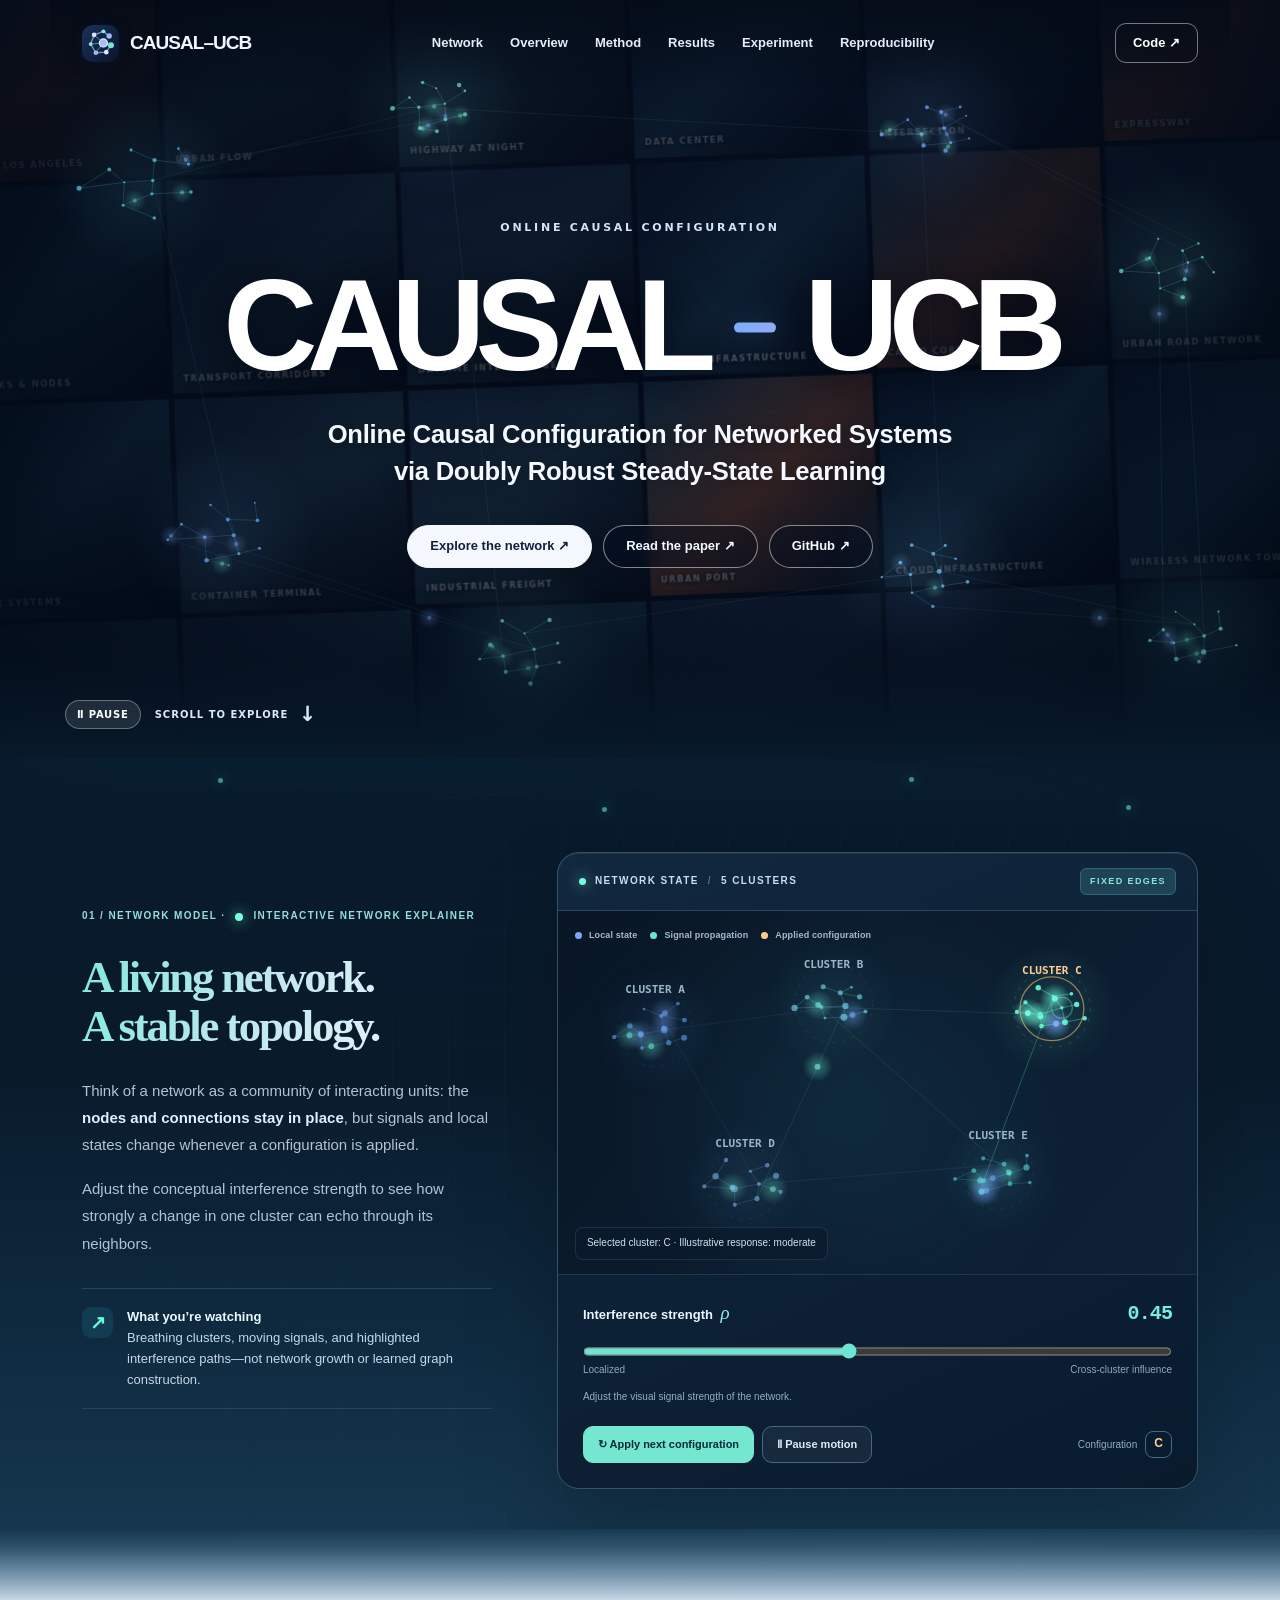
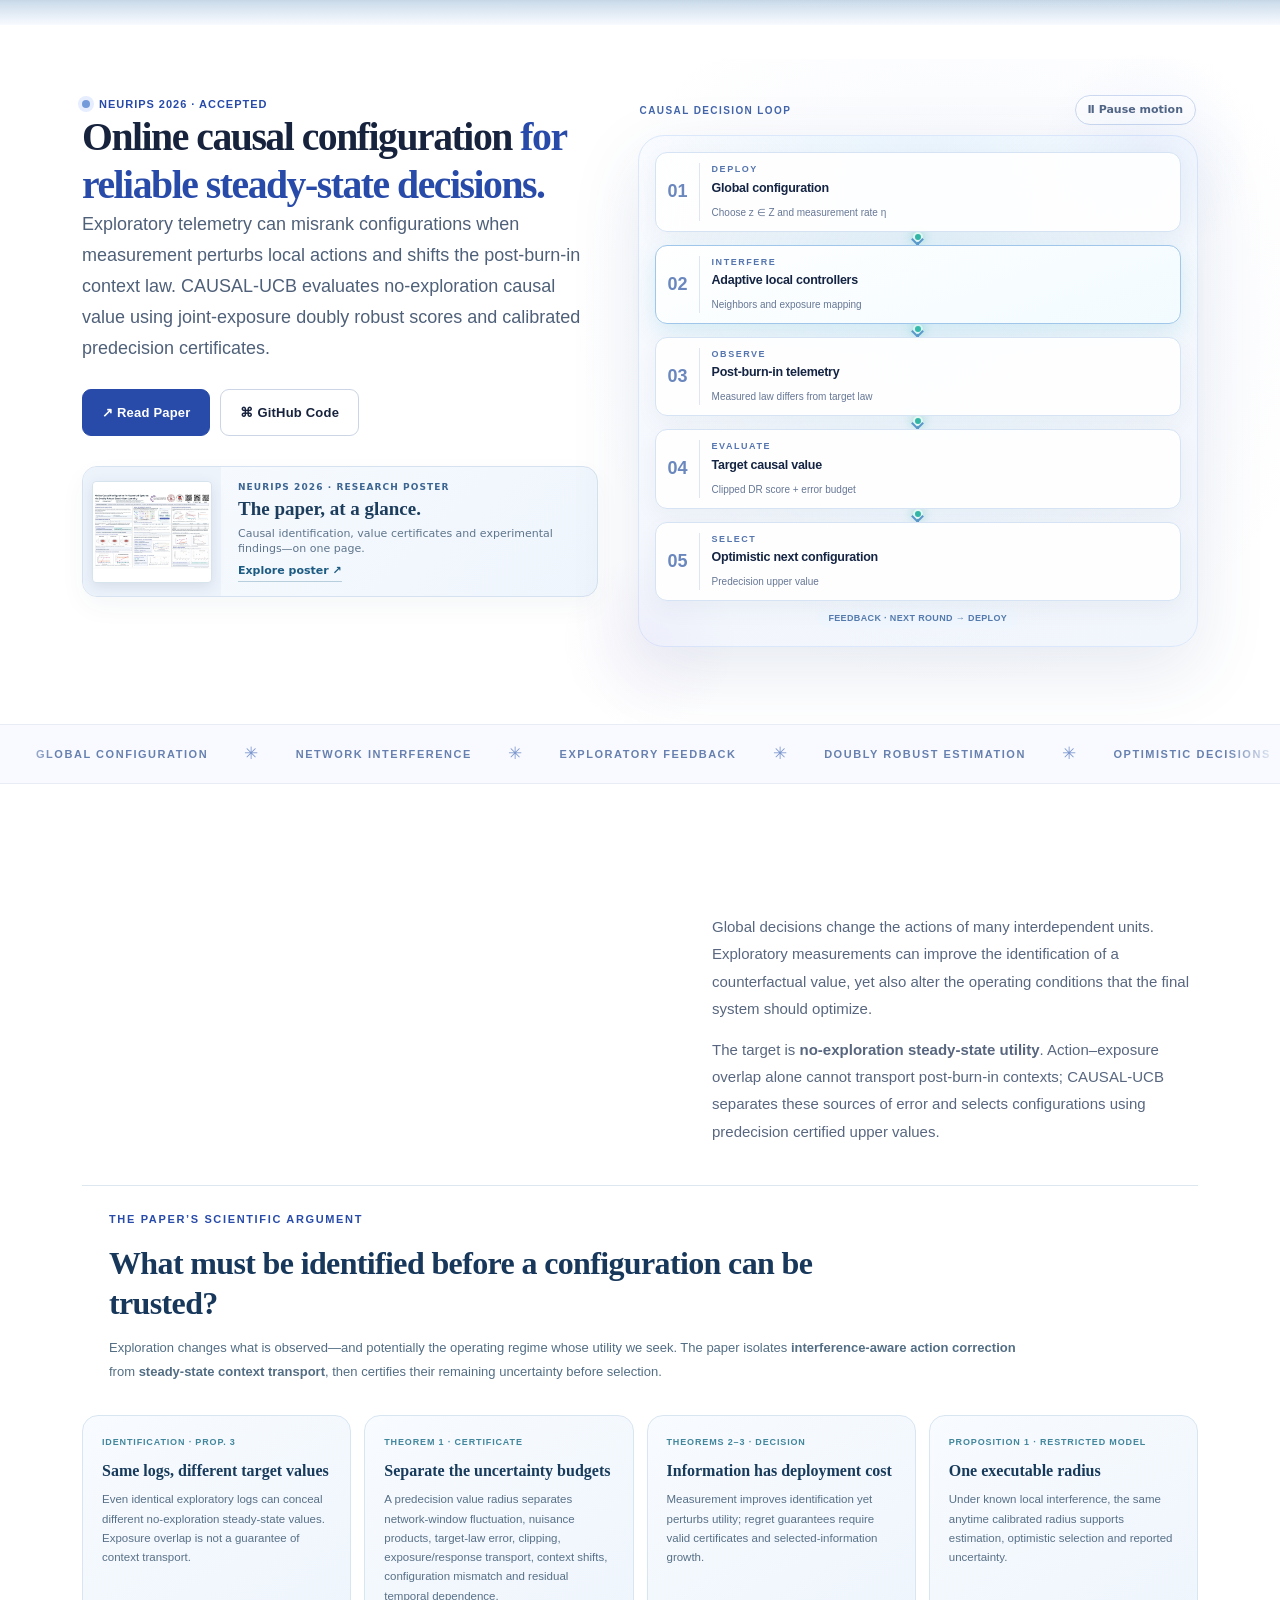
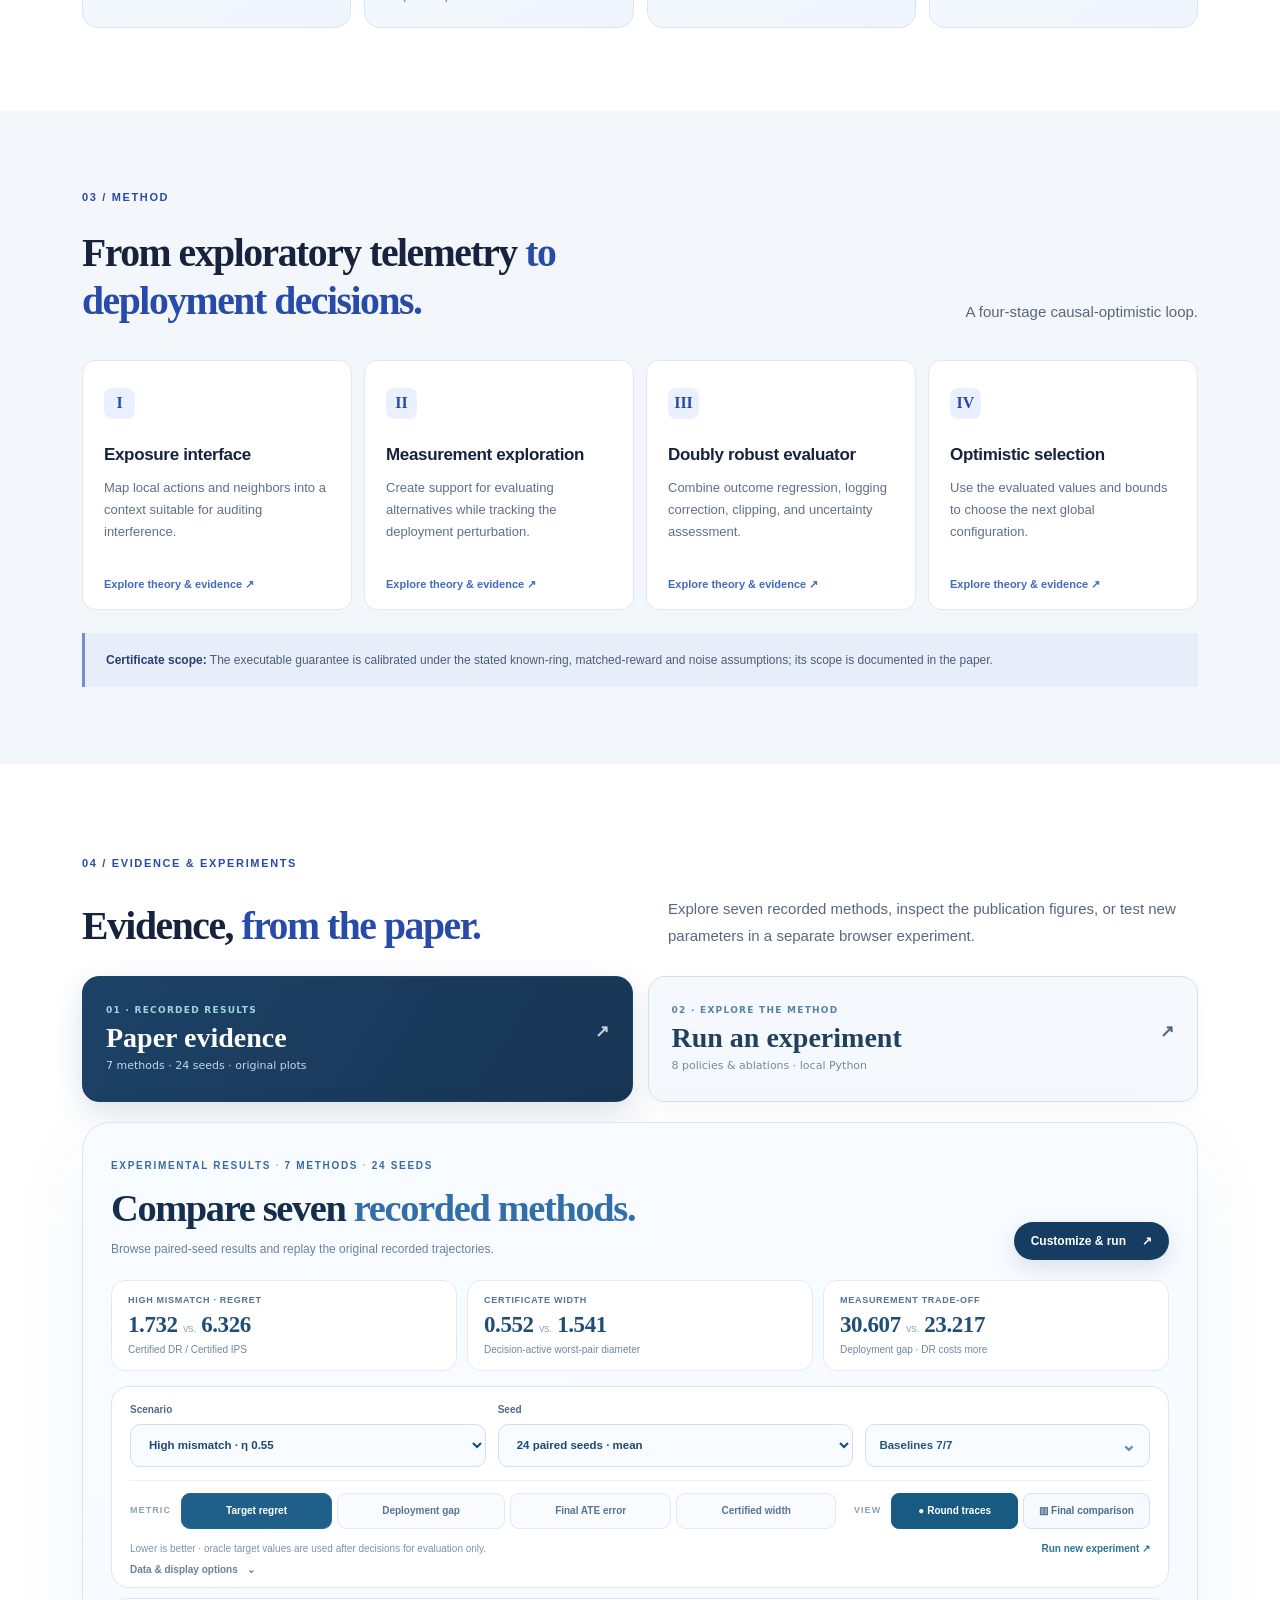
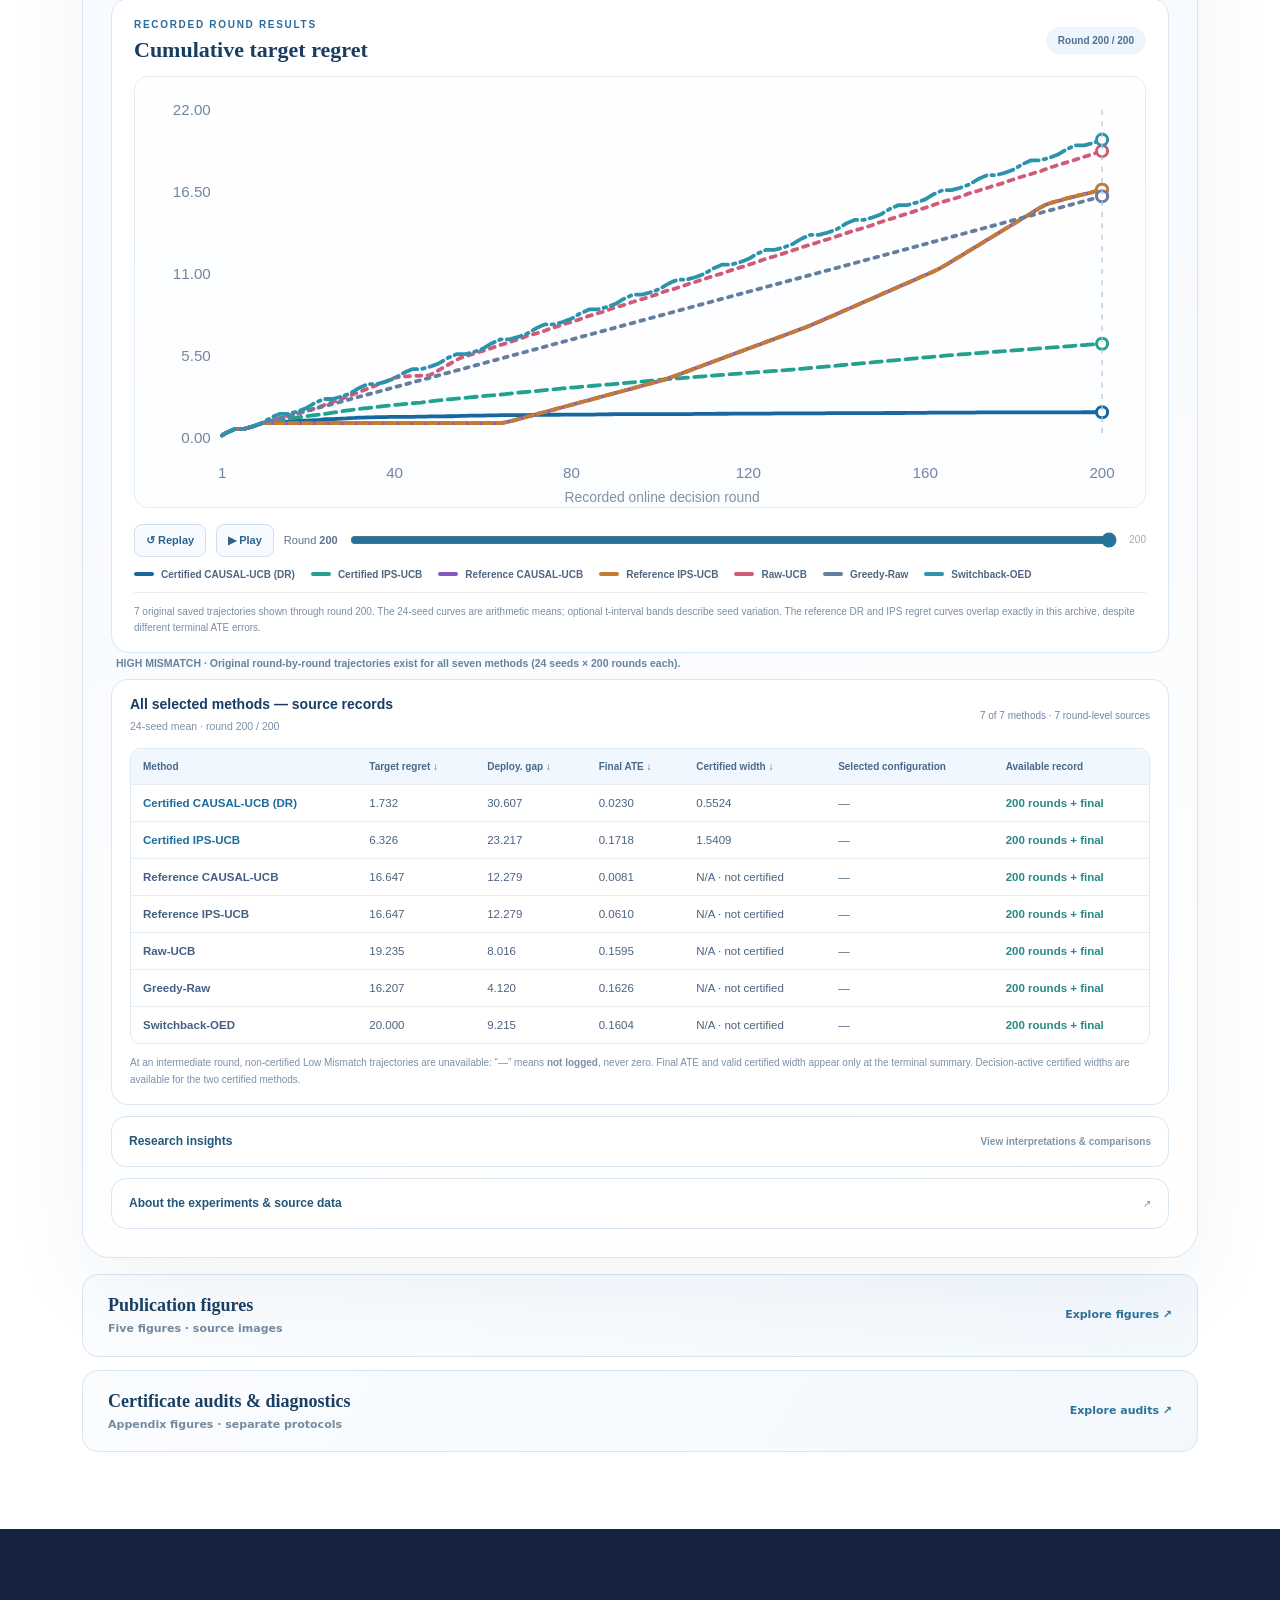
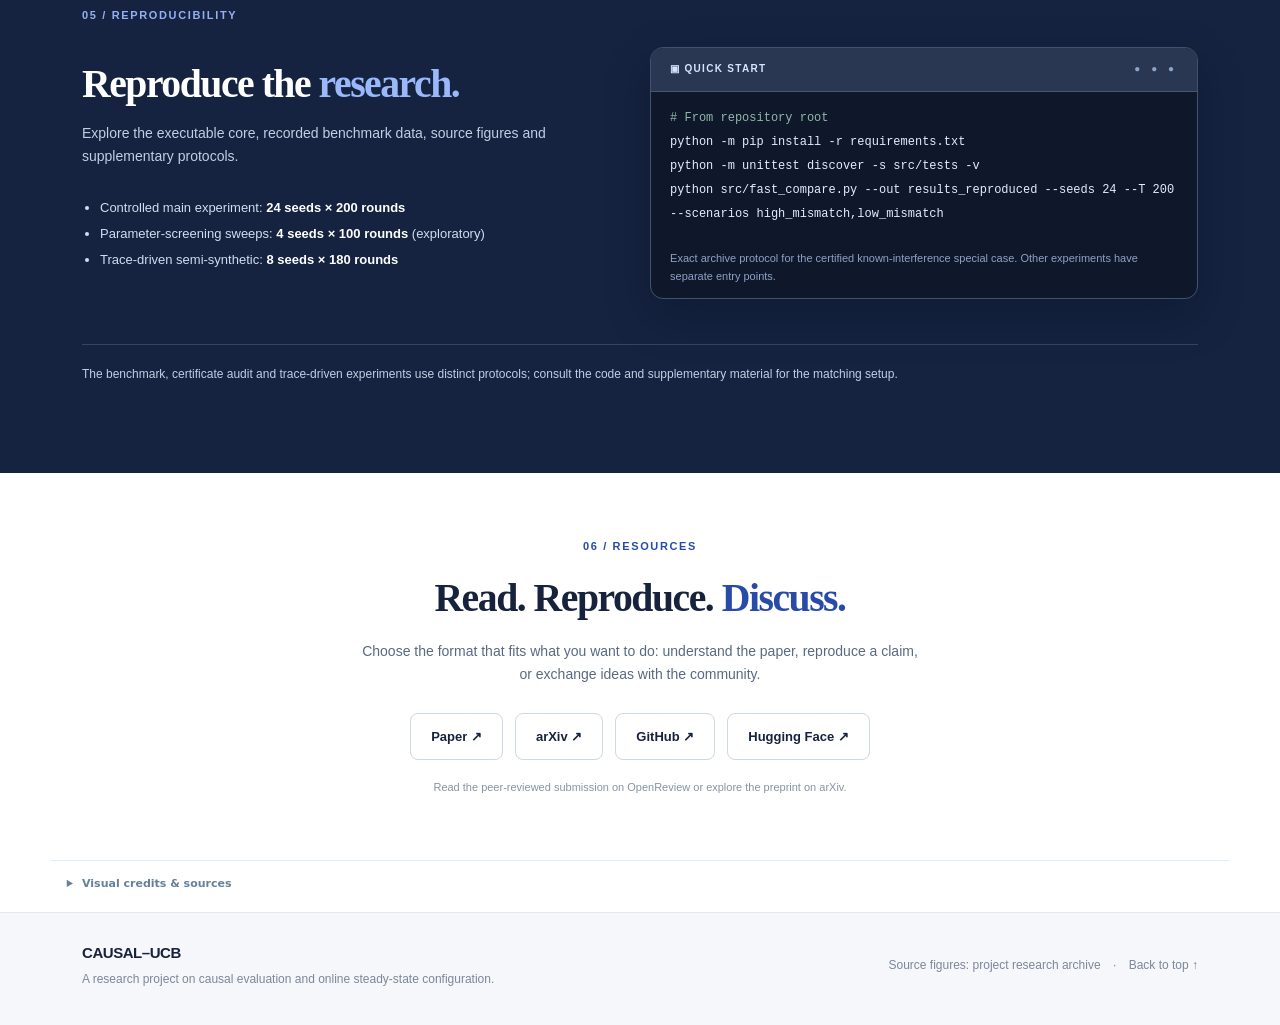
==== commit fc49b83b: "Add files via upload" ====
--- a/docs/index.html
+++ b/docs/index.html
@@ -4,23 +4,23 @@
 <head>
 <meta charset="utf-8"/>
 <meta content="width=device-width,initial-scale=1" name="viewport"/>
-<meta content="NeurIPS 2026 CAUSAL-UCB: Online Causal Configuration for Networked Systems via Doubly Robust Steady-State Learning. Latest 66-page manuscript, exact Figures 3–7 and 26–28/31, audit evidence, poster and code." name="description"/>
+<meta content="NeurIPS 2026 CAUSAL-UCB: Online Causal Configuration for Networked Systems via Doubly Robust Steady-State Learning. Paper figures, reproducible experiment records, certificate audits, poster and code." name="description"/>
 <meta content="#f6f8fc" name="theme-color"/>
 <title>CAUSAL-UCB | NeurIPS 2026 · Steady-State Causal Learning</title>
 <link href="favicon.svg" rel="icon" type="image/svg+xml"/>
 <link href="style.css" rel="stylesheet"/>
 <link href="cluster.css" rel="stylesheet"/>
-<link href="site-v3.css" rel="stylesheet"/>
+<link href="site-navigation.css" rel="stylesheet"/>
 <script defer="" src="site-config.js"></script>
 <script defer="" src="site.js"></script>
 <script defer="" src="cluster.js"></script>
-<link href="site-v4.css" rel="stylesheet"/><script defer="True" src="evidence-data.js"></script><script defer="True" src="site-v4.js"></script><link href="site-v5.css" rel="stylesheet"/><link href="lab.css" rel="stylesheet"/><script defer="" src="science-v5.js"></script><script defer="" src="lab.js"></script><link href="site-v7.css" rel="stylesheet"/><script defer="" src="v7.js"></script><link href="site-v8.css" rel="stylesheet"/><link href="site-v9.css" rel="stylesheet"/><link href="site-v10.css" rel="stylesheet"/><link href="site-v11.css" rel="stylesheet"/><script defer="" src="v9.js"></script><script defer="" src="v10.js"></script><script defer="" src="v11.js"></script></head>
+<link href="site-concepts.css" rel="stylesheet"/><script defer="True" src="evidence-data.js"></script><script defer="True" src="causal-explainer.js"></script><link href="site-research.css" rel="stylesheet"/><link href="lab.css" rel="stylesheet"/><script defer="" src="figure-viewer.js"></script><script defer="" src="lab.js"></script><link href="site-flow.css" rel="stylesheet"/><script defer="" src="flow-highlights.js"></script><link href="site-benchmark.css" rel="stylesheet"/><link href="site-comparison.css" rel="stylesheet"/><link href="site-experiments.css" rel="stylesheet"/><link href="site-figures.css" rel="stylesheet"/><script defer="" src="comparison-charts.js"></script><script defer="" src="experiment-ui.js"></script><script defer="" src="figure-tabs.js"></script><link href="site-refined.css" rel="stylesheet"/><script defer src="site-refined.js"></script></head>
 <body>
 <div aria-hidden="true" class="reading-progress"><span id="reading-progress-fill"></span></div>
 <div class="banner"><span class="small-label">CAUSAL-UCB</span><span class="separator">/</span><span>NeurIPS 2026 · Steady-state causal decision making</span></div>
 <header class="site-nav wrapper">
 <a aria-label="CAUSAL-UCB home" class="logo" href="#top"><img alt="" class="brand-mark" height="36" src="brand-mark.svg" width="36"/><span class="brand-wordmark">CAUSAL–UCB</span></a>
-<nav aria-label="Site navigation"><a href="#live-network">Network</a><a href="#overview">Overview</a><a href="#method">Method</a><a href="#results">Results</a><a href="#live-lab">Run Lab</a><a href="#reproducibility">Reproducibility</a></nav>
+<nav aria-label="Site navigation"><a href="#live-network">Network</a><a href="#overview">Overview</a><a href="#method">Method</a><a href="#results">Results</a><a href="#results" data-open-mode="lab">Experiment</a><a href="#reproducibility">Reproducibility</a></nav>
 <a class="nav-code link-button" data-link="github" href="#resources">Code ↗</a>
 </header>
 <main id="top">
@@ -108,12 +108,11 @@
 <div class="cinema-actions">
 <a class="cinema-btn main" href="#live-network">Explore the network <span aria-hidden="true">↗</span></a>
 <a class="cinema-btn" data-link="paper" href="#reproducibility">Read the paper ↗</a>
-<a class="cinema-btn" data-link="arxiv" href="#reproducibility">arXiv ↗</a><a class="cinema-btn" data-link="github" href="#reproducibility">GitHub ↗</a>
-<a class="cinema-btn" data-link="huggingface" href="#resources">Hugging Face ↗</a></div>
+<a class="cinema-btn" data-link="github" href="#reproducibility">GitHub ↗</a></div>
 </div>
 <div class="cinema-bottom">
 <div class="cinema-controls">
-<button aria-pressed="false" class="cinema-control" id="cinema-quality" title="Limit video network usage" type="button">LOW DATA</button>
+
 <button aria-pressed="false" class="cinema-control" id="cinema-motion" type="button">Ⅱ PAUSE</button>
 <a class="cinema-scroll" href="#live-network">SCROLL TO EXPLORE <span>↓</span></a>
 </div>
@@ -129,7 +128,7 @@
 <span aria-hidden="true" class="insight-symbol">↗</span>
 <span><strong>What you’re watching</strong><br/>Breathing clusters, moving signals, and highlighted interference paths—not network growth or learned graph construction.</span>
 </div>
-<p class="demo-caveat">This is an interactive visual analogy, not the paper’s simulator, an estimator output, or measured performance data.</p>
+
 </div>
 <div class="interactive-card">
 <div class="demo-topbar"><div class="demo-live"><span class="demo-live-dot"></span> NETWORK STATE <span class="demo-divider">/</span> 5 CLUSTERS</div><div class="demo-status" id="demo-status">FIXED EDGES</div></div>
@@ -142,7 +141,7 @@
 <div class="demo-range-title"><label for="rho-slider">Interference strength <span class="math-rho">ρ</span></label><output for="rho-slider" id="rho-display">0.45</output></div>
 <input aria-describedby="rho-explainer" id="rho-slider" max="100" min="0" step="1" type="range" value="45"/>
 <div class="demo-range-ends"><span>Localized</span><span>Cross-cluster influence</span></div>
-<p class="demo-control-note" id="rho-explainer">Drag the slider to change visualization intensity. It does not run CAUSAL-UCB or predict regret.</p>
+<p class="demo-control-note" id="rho-explainer">Adjust the visual signal strength of the network.</p>
 <div class="demo-buttons">
 <button class="demo-button primary" id="config-next" type="button">↻ Apply next configuration</button>
 <button aria-pressed="false" class="demo-button" id="network-pause" type="button">Ⅱ Pause motion</button>
@@ -161,10 +160,13 @@
 <p class="byline" hidden="" id="authors"></p>
 <div class="hero-cta" id="resources">
 <a class="btn primary" data-link="paper" href="#overview">↗ Read Paper</a>
-<a class="btn" data-link="arxiv" href="#reproducibility">↗ arXiv</a><a class="btn" data-link="github" href="#reproducibility">⌘ GitHub Code</a>
-<a class="btn" data-link="huggingface" href="#reproducibility">♡ Hugging Face</a>
-</div>
-<p class="link-note">Latest supplied manuscript: 66 pages · public arXiv v1: 64 pages. Figures and page references below follow the supplied manuscript; links lead to both versions.</p>
+<a class="btn" data-link="github" href="#reproducibility">⌘ GitHub Code</a>
+</div>
+<div class="poster-peek" id="poster">
+  <a class="poster-peek-image" href="assets/poster/causal-ucb-poster.pdf" target="_blank" rel="noopener" aria-label="Open NeurIPS 2026 research poster PDF"><img src="assets/poster-preview.jpg" loading="lazy" alt="CAUSAL-UCB research poster overview"/></a>
+  <div class="poster-peek-copy"><span class="poster-peek-kicker">NEURIPS 2026 · RESEARCH POSTER</span><strong>The paper, at a glance.</strong><p>Causal identification, value certificates and experimental findings—on one page.</p><a href="assets/poster/causal-ucb-poster.pdf" target="_blank" rel="noopener">Explore poster <span aria-hidden="true">↗</span></a></div>
+</div>
+
 </div>
 <div class="hero-aside">
 <div class="flow-toolbar"><span class="flow-status">CAUSAL DECISION LOOP</span><button aria-label="Pause decorative motion" aria-pressed="false" class="motion-toggle" id="motion-toggle" type="button">Ⅱ Pause motion</button></div>
@@ -179,7 +181,7 @@
 <button aria-pressed="false" class="pipeline-step" data-flow="3" type="button"><span class="pipeline-index">04</span><span class="pipeline-copy"><span class="pipeline-label">EVALUATE</span><strong>Target causal value</strong><small>Clipped DR score + error budget</small></span><span class="flow-chevron">↗</span></button>
 <div aria-hidden="true" class="pipeline-connector"><span></span></div>
 <button aria-pressed="false" class="pipeline-step" data-flow="4" type="button"><span class="pipeline-index">05</span><span class="pipeline-copy"><span class="pipeline-label">SELECT</span><strong>Optimistic next configuration</strong><small>Predecision upper value</small></span><span class="flow-chevron">↗</span></button>
-<div aria-label="Configuration selected at the final stage is deployed in the next round" class="feedback-return"><svg aria-hidden="true" preserveaspectratio="none" viewbox="0 0 450 57"><path d="M424 0 V22 Q424 34 405 34 H33 Q14 34 14 19 V5" fill="none" stroke="currentColor" stroke-dasharray="8 7" stroke-width="2"></path><path d="M8 15 L14 3 L20 15" fill="none" stroke="currentColor" stroke-width="2"></path></svg><span>FEEDBACK · NEXT ROUND → DEPLOY</span></div>
+<div aria-label="Configuration selected at the final stage is deployed in the next round" class="feedback-return"><svg aria-hidden="true" preserveaspectratio="none" viewbox="0 0 450 57"><path d="M424 0 V22 Q424 34 405 34 H33 Q14 34 14 19 Research" fill="none" stroke="currentColor" stroke-dasharray="8 7" stroke-width="2"></path><path d="M8 15 L14 3 L20 15" fill="none" stroke="currentColor" stroke-width="2"></path></svg><span>FEEDBACK · NEXT ROUND → DEPLOY</span></div>
 </div>
 <aside aria-live="polite" class="flow-detail" hidden="" id="flow-detail"><span class="detail-eyebrow">STEP 04 / CAUSAL VALUE</span><h3>From exploratory logs to target value</h3><div class="detail-item"><b>Received</b><p>Source-regime action, exposure, context, reward, and fitted nuisance quantities.</p></div><div class="detail-item"><b>Principle</b><p>Clipped doubly robust evaluation; separate action-law correction from context transport.</p></div><div class="detail-item"><b>Result</b><p>Target-value estimate and a conditionally calibrated uncertainty radius.</p></div><div class="detail-item"><b>Passed forward</b><p>Predecision upper values for optimistic configuration selection.</p></div><span class="detail-cite">Paper §4.1–4.2 · Theorem 1</span></aside>
 </div>
@@ -194,13 +196,9 @@
 <section aria-labelledby="overview-heading" class="section wrapper" id="overview">
 <div class="section-label">02 / RESEARCH QUESTION</div>
 <div class="overview-row"><h2 id="overview-heading">Reliable decisions need <span>both identification and deployment.</span></h2><div><p>Global decisions change the actions of many interdependent units. Exploratory measurements can improve the identification of a counterfactual value, yet also alter the operating conditions that the final system should optimize.</p><p>The target is <strong>no-exploration steady-state utility</strong>. Action–exposure overlap alone cannot transport post-burn-in contexts; CAUSAL-UCB separates these sources of error and selects configurations using predecision certified upper values.</p></div></div>
-<div class="insight-grid">
-<div class="insight"><b>01</b><h3>Interference-aware</h3><p>Represent how a unit's neighborhood influences its observed outcome.</p></div>
-<div class="insight"><b>02</b><h3>Counterfactual evaluation</h3><p>Estimate deployment values from exploratory observations with overlap-aware correction.</p></div>
-<div class="insight"><b>03</b><h3>Online configuration</h3><p>Select future configurations using estimates and uncertainty, not raw telemetry alone.</p></div>
-</div>
-<div class="v11-contribution-intro"><span class="section-label">THE PAPER’S SCIENTIFIC ARGUMENT</span><h3>What must be identified before a configuration can be trusted?</h3><p>Exploration changes what is observed—and potentially the operating regime whose utility we seek. The paper isolates <strong>interference-aware action correction</strong> from <strong>steady-state context transport</strong>, then certifies their remaining uncertainty before selection.</p></div>
-<div class="v11-contributions" aria-label="Manuscript scientific contributions">
+
+<div class="figures-contribution-intro"><span class="section-label">THE PAPER’S SCIENTIFIC ARGUMENT</span><h3>What must be identified before a configuration can be trusted?</h3><p>Exploration changes what is observed—and potentially the operating regime whose utility we seek. The paper isolates <strong>interference-aware action correction</strong> from <strong>steady-state context transport</strong>, then certifies their remaining uncertainty before selection.</p></div>
+<div class="figures-contributions" aria-label="Manuscript scientific contributions">
 <article><span>IDENTIFICATION · PROP. 3</span><h4>Same logs, different target values</h4><p>Even identical exploratory logs can conceal different no-exploration steady-state values. Exposure overlap is not a guarantee of context transport.</p></article>
 <article><span>THEOREM 1 · CERTIFICATE</span><h4>Separate the uncertainty budgets</h4><p>A predecision value radius separates network-window fluctuation, nuisance products, target-law error, clipping, exposure/response transport, context shifts, configuration mismatch and residual temporal dependence.</p></article>
 <article><span>THEOREMS 2–3 · DECISION</span><h4>Information has deployment cost</h4><p>Measurement improves identification yet perturbs utility; regret guarantees require valid certificates and selected-information growth.</p></article>
@@ -215,106 +213,116 @@
 <article aria-controls="method-expansion" aria-expanded="false" class="method-card" data-method="2" role="button" tabindex="0"><div class="method-number">III</div><h3>Doubly robust evaluator</h3><p>Combine outcome regression, logging correction, clipping, and uncertainty assessment.</p><span class="method-show">Explore theory &amp; evidence  ↗</span></article>
 <article aria-controls="method-expansion" aria-expanded="false" class="method-card" data-method="3" role="button" tabindex="0"><div class="method-number">IV</div><h3>Optimistic selection</h3><p>Use the evaluated values and bounds to choose the next global configuration.</p><span class="method-show">Explore theory &amp; evidence  ↗</span></article>
 </div><div aria-live="polite" class="method-expansion" hidden="" id="method-expansion"><div class="method-expansion-head"><span id="method-deep-tag">SELECTED MODULE</span><button aria-label="Close technical details" id="method-close" type="button">× Close</button></div><h3 id="method-deep-title"></h3><p id="method-deep-lead"></p><div class="method-detail-grid"><div><b>Identification / technical basis</b><p id="method-deep-theory"></p></div><div><b>Input → Output</b><p id="method-deep-io"></p></div><div><b>What the paper actually establishes</b><p id="method-deep-proof"></p></div><div><b>Limitations / checks</b><p id="method-deep-caveat"></p></div></div><div class="method-ref" id="method-deep-reference"></div></div>
-<div class="notice"><strong>What “certified” means here:</strong> the special-case decision certificate assumes a known ring neighborhood, homogeneous matched rewards, valid noise bounds, and other stated conditions. It does not establish unconditional certification for arbitrary black-box networks.</div>
+<div class="notice"><strong>Certificate scope:</strong> The executable guarantee is calibrated under the stated known-ring, matched-reward and noise assumptions; its scope is documented in the paper.</div>
 </div></section>
 <section aria-labelledby="results-heading" class="section wrapper" id="results">
-<div class="section-label">04 / EXPERIMENTAL EVIDENCE · SUPPLIED 66-PAGE REVISION</div><div class="section-top"><h2 id="results-heading">Evidence, <span>from the latest paper.</span></h2><p>Archived per-round controls, exact manuscript figure plates and independent certificate audits. These are distinct protocols; the live browser experiment does not reproduce the full paper benchmark.</p></div>
-<div aria-labelledby="v8-bench-heading" class="v8-benchmark v10-benchmark" id="cert-benchmark">
-  <div class="v10-intro">
-    <div><span class="v10-kicker">EXPERIMENTAL RESULTS <i>·</i> 7 METHODS <i>·</i> 24 SEEDS</span><h3 id="v8-bench-heading">Seven methods. <em>One interactive view.</em></h3><p>Explore recorded decisions, compare outcomes, or run a new experiment with your own settings.</p></div>
-    <a class="v10-primary-link" href="#live-lab">Customize &amp; run <span aria-hidden="true">↗</span></a>
+<div class="section-label">04 / EVIDENCE &amp; EXPERIMENTS</div><div class="section-top"><h2 id="results-heading">Evidence, <span>from the paper.</span></h2><p>Explore seven recorded methods, inspect the publication figures, or test new parameters in a separate browser experiment.</p></div>
+<div class="evidence-switcher" role="tablist" aria-label="Choose experimental view">
+ <button class="evidence-choice is-active" type="button" id="evidence-tab-archive" role="tab" aria-selected="true" aria-controls="evidence-archive" data-evidence-view="archive"><span class="choice-index">01 · RECORDED RESULTS</span><strong>Paper evidence <span aria-hidden="true">↗</span></strong><small>7 methods · 24 seeds · original plots</small></button>
+ <button class="evidence-choice" type="button" id="evidence-tab-lab" role="tab" aria-selected="false" aria-controls="evidence-lab" data-evidence-view="lab" tabindex="-1"><span class="choice-index">02 · EXPLORE THE METHOD</span><strong>Run an experiment <span aria-hidden="true">↗</span></strong><small>8 policies &amp; ablations · local Python</small></button>
+</div>
+<div class="research-view" id="evidence-archive" role="tabpanel" aria-labelledby="evidence-tab-archive">
+<div aria-labelledby="archive-bench-heading" class="archive-benchmark experiment-benchmark" id="cert-benchmark">
+  <div class="experiment-intro">
+    <div><span class="experiment-kicker">EXPERIMENTAL RESULTS <i>·</i> 7 METHODS <i>·</i> 24 SEEDS</span><h3 id="archive-bench-heading">Compare seven <em>recorded methods.</em></h3><p>Browse paired-seed results and replay the original recorded trajectories.</p></div>
+    <a class="experiment-primary-link" href="#live-lab">Customize &amp; run <span aria-hidden="true">↗</span></a>
   </div>
-<div aria-label="Verified benchmark outcomes" class="v8-proof-strip">
+<div aria-label="Verified benchmark outcomes" class="archive-proof-strip">
 <div><span>High mismatch · Regret</span><strong>1.732 <i>vs.</i> 6.326</strong><small>Certified DR / Certified IPS</small></div>
 <div><span>Certificate width</span><strong>0.552 <i>vs.</i> 1.541</strong><small>Decision-active worst-pair diameter</small></div>
 <div><span>Measurement trade-off</span><strong>30.607 <i>vs.</i> 23.217</strong><small>Deployment gap · DR costs more</small></div>
 </div>
 
-  <div class="v8-bench-board v9-board v10-board">
-    <div class="v8-controls v10-toolbar" aria-label="Experiment controls">
-      <div class="v10-select-row">
-        <div class="v8-control"><label for="v8-regime">Scenario</label><select id="v8-regime"><option value="high_mismatch">High mismatch · η 0.55</option><option value="low_mismatch">Low mismatch · η 0.08</option></select></div>
-        <div class="v8-control"><label for="v8-cohort">Seed</label><select id="v8-cohort"><option value="mean">24 paired seeds · mean</option></select></div>
-        <details class="v10-method-picker" id="v10-method-picker"><summary><span>Baselines <b id="v9-selected-count">7</b>/7</span><i aria-hidden="true">⌄</i></summary>
-<div class="v9-method-select"><div class="v9-method-header"><label>Choose baselines (7)</label><div class="v9-presets"><button type="button" id="v9-preset-all">All 7</button><button type="button" id="v9-preset-certified">Certified</button><button type="button" id="v9-preset-reference">Reference + other</button></div></div><div id="v9-method-list" class="v9-method-list" role="group" aria-label="Select archived methods"></div></div>
+  <div class="archive-bench-board compare-board experiment-board">
+    <div class="archive-controls experiment-toolbar" aria-label="Experiment controls">
+      <div class="experiment-select-row">
+        <div class="archive-control"><label for="archive-regime">Scenario</label><select id="archive-regime"><option value="high_mismatch">High mismatch · η 0.55</option><option value="low_mismatch">Low mismatch · η 0.08</option></select></div>
+        <div class="archive-control"><label for="archive-cohort">Seed</label><select id="archive-cohort"><option value="mean">24 paired seeds · mean</option></select></div>
+        <details class="experiment-method-picker" id="experiment-method-picker"><summary><span>Baselines <b id="compare-selected-count">7</b>/7</span><i aria-hidden="true">⌄</i></summary>
+<div class="compare-method-select"><div class="compare-method-header"><label>Choose baselines (7)</label><div class="compare-presets"><button type="button" id="compare-preset-all">All 7</button><button type="button" id="compare-preset-certified">Certified</button><button type="button" id="compare-preset-reference">Reference + other</button></div></div><div id="compare-method-list" class="compare-method-list" role="group" aria-label="Select archived methods"></div></div>
 </details>
       </div>
-      <div class="v10-switch-row">
-        <div class="v10-control-group"><span class="v10-small-label">METRIC</span><div aria-label="Archived study metric" class="v8-metrics" role="group"><button aria-pressed="true" class="active" data-v8-metric="regret" type="button">Target regret</button><button aria-pressed="false" data-v8-metric="deployment" type="button">Deployment gap</button><button aria-pressed="false" data-v8-metric="ate" type="button">Final ATE error</button><button aria-pressed="false" data-v8-metric="width" type="button">Certified width</button></div>
-</div>
-        <div class="v10-control-group v10-views"><span class="v10-small-label">VIEW</span><div class="v9-view-buttons" aria-label="Choose chart resolution"><button class="active" type="button" data-v9-view="trajectory" aria-pressed="true">● Round traces</button><button type="button" data-v9-view="terminal" aria-pressed="false">▥ Final comparison</button></div>
+      <div class="experiment-switch-row">
+        <div class="experiment-control-group"><span class="experiment-small-label">METRIC</span><div aria-label="Archived study metric" class="archive-metrics" role="group"><button aria-pressed="true" class="active" data-archive-metric="regret" type="button">Target regret</button><button aria-pressed="false" data-archive-metric="deployment" type="button">Deployment gap</button><button aria-pressed="false" data-archive-metric="ate" type="button">Final ATE error</button><button aria-pressed="false" data-archive-metric="width" type="button">Certified width</button></div>
+</div>
+        <div class="experiment-control-group experiment-views"><span class="experiment-small-label">VIEW</span><div class="compare-view-buttons" aria-label="Choose chart resolution"><button class="active" type="button" data-compare-view="trajectory" aria-pressed="true">● Round traces</button><button type="button" data-compare-view="terminal" aria-pressed="false">▥ Final comparison</button></div>
 </div>
       </div>
-      <div class="v10-toolbar-foot"><span id="v8-metric-explainer">Archived target regret from recorded online decisions.</span><a href="#live-lab">Run new experiment ↗</a></div>
-      <div class="v10-source-controls"><details class="v10-data-details"><summary>Data &amp; display options <span>⌄</span></summary><div class="v10-data-body"><label class="v9-ci-control"><input id="v9-show-ci" type="checkbox"/> Show descriptive 95% confidence bands</label>
-<div class="v8-downloads"><a download="" href="assets/certified-benchmark/cert_dr_all_rounds.csv">Certified round logs ↓</a><a download="" href="assets/certified-benchmark/reference_high_mismatch_5methods.csv.gz">Other 5 · high-mismatch logs ↓</a><a download="" href="assets/certified-benchmark/per_seed.csv">All 7 · per-seed finals ↓</a><button id="v9-download-selection" type="button">↓ Export selected results (CSV)</button></div>
+      <div class="experiment-toolbar-foot"><span id="archive-metric-explainer">Archived target regret from recorded online decisions.</span><a href="#live-lab">Run new experiment ↗</a></div>
+      <div class="experiment-source-controls"><details class="experiment-data-details"><summary>Data &amp; display options <span>⌄</span></summary><div class="experiment-data-body"><label class="compare-ci-control"><input id="compare-show-ci" type="checkbox"/> Show descriptive 95% confidence bands</label>
+<div class="archive-downloads"><a download="" href="assets/certified-benchmark/cert_dr_all_rounds.csv">Certified round logs ↓</a><a download="" href="assets/certified-benchmark/reference_high_mismatch_5methods.csv.gz">Other 5 · high-mismatch logs ↓</a><a download="" href="assets/certified-benchmark/per_seed.csv">All 7 · per-seed finals ↓</a><button id="compare-download-selection" type="button">↓ Export selected results (CSV)</button></div>
 
 </div></details></div>
     </div>
-<div class="v8-visual">
-<div class="v8-chart-title"><div><div class="v8-overline" id="v8-chart-kicker">ARCHIVED · SEVEN-METHOD STUDY</div><h4 id="v8-chart-heading">Cumulative target regret</h4></div><span class="v8-round-tag" id="v8-round-tag">Round 200 / 200</span></div>
-<div class="v8-chart-frame"><svg aria-label="Paper benchmark original archived results" id="v8-archive-plot" role="img" viewBox="0 0 800 340"><text fill="#607895" text-anchor="middle" x="400" y="168">Loading verified seven-method archive…</text></svg></div>
-<div class="v8-chart-playback"><button id="v8-replay" type="button">↺ Replay</button><button id="v8-play" type="button">▶ Play</button><label for="v8-round">Round <strong id="v8-round-current">200</strong></label><input aria-label="Archived round" id="v8-round" max="200" min="1" step="1" type="range" value="200"/><span>200</span></div>
-<div class="v8-legend" id="v9-dynamic-legend" aria-label="Visible methods legend"></div>
-<div class="v8-chart-foot" id="v8-chart-note">All plotted values are original archived observations or 24-seed summaries; no synthetic intermediate curves are generated.</div>
+<div class="archive-visual">
+<div class="archive-chart-title"><div><div class="archive-overline" id="archive-chart-kicker">ARCHIVED · SEVEN-METHOD STUDY</div><h4 id="archive-chart-heading">Cumulative target regret</h4></div><span class="archive-round-tag" id="archive-round-tag">Round 200 / 200</span></div>
+<div class="archive-chart-frame"><svg aria-label="Paper benchmark original archived results" id="archive-archive-plot" role="img" viewBox="0 0 800 340"><text fill="#607895" text-anchor="middle" x="400" y="168">Loading verified seven-method archive…</text></svg></div>
+<div class="archive-chart-playback"><button id="archive-replay" type="button">↺ Replay</button><button id="archive-play" type="button">▶ Play</button><label for="archive-round">Round <strong id="archive-round-current">200</strong></label><input aria-label="Archived round" id="archive-round" max="200" min="1" step="1" type="range" value="200"/><span>200</span></div>
+<div class="archive-legend" id="compare-dynamic-legend" aria-label="Visible methods legend"></div>
+<div class="archive-chart-foot" id="archive-chart-note">Recorded trajectories and paired-seed summaries.</div>
 
 
   </div>
   </div>
-  <div class="v10-chart-status" id="v9-source-coverage" aria-live="polite">Loading original results…</div>
-<div class="v8-records"><div class="v8-records-heading"><div><b>All selected methods — source records</b><small id="v8-table-subhead">24 paired seeds · round 200</small></div><span id="v9-table-badge">7 methods · 24 seeds · 200 rounds</span></div><div class="v8-table-overflow"><table><thead><tr><th>Method</th><th>Target regret ↓</th><th>Deploy. gap ↓</th><th>Final ATE ↓</th><th>Certified width ↓</th><th>Selected configuration</th><th>Available record</th></tr></thead><tbody id="v8-record-body"><tr><td colspan="7">Loading original records…</td></tr></tbody></table></div><p class="v8-table-note">At an intermediate round, non-certified Low Mismatch trajectories are unavailable: “—” means <strong>not logged</strong>, never zero. Final ATE and valid certified width appear only at the terminal summary. A width for non-certified methods must not be interpreted as a valid decision-active certificate.</p></div>
-
-  <details class="v10-insights"><summary>Research insights <span>View interpretations &amp; comparisons</span></summary><div class="v8-interpretation"><div><span class="v8-overline">PAIRED-SEED INTERPRETATION</span><h4 id="v8-interp-title">Decision advantage is conditional, not universal.</h4><p id="v8-paired-result">Loading paired seed results…</p></div><div><span class="v8-overline">DECISION-ESTIMATION GAP</span><p id="v8-estimation-result">Loading reference-policy comparison…</p></div><div><span class="v8-overline">RELIABILITY &amp; COST</span><p id="v8-cost-result">Loading deployment trade-offs…</p></div></div>
+  <div class="experiment-chart-status" id="compare-source-coverage" aria-live="polite">Loading original results…</div>
+<div class="archive-records"><div class="archive-records-heading"><div><b>All selected methods — source records</b><small id="archive-table-subhead">24 paired seeds · round 200</small></div><span id="compare-table-badge">7 methods · 24 seeds · 200 rounds</span></div><div class="archive-table-overflow"><table><thead><tr><th>Method</th><th>Target regret ↓</th><th>Deploy. gap ↓</th><th>Final ATE ↓</th><th>Certified width ↓</th><th>Selected configuration</th><th>Available record</th></tr></thead><tbody id="archive-record-body"><tr><td colspan="7">Loading original records…</td></tr></tbody></table></div><p class="archive-table-note">At an intermediate round, non-certified Low Mismatch trajectories are unavailable: “—” means <strong>not logged</strong>, never zero. Final ATE and valid certified width appear only at the terminal summary. Decision-active certified widths are available for the two certified methods.</p></div>
+
+  <details class="experiment-insights"><summary>Research insights <span>View interpretations &amp; comparisons</span></summary><div class="archive-interpretation"><div><span class="archive-overline">PAIRED-SEED INTERPRETATION</span><h4 id="archive-interp-title">Decision advantage depends on the regime.</h4><p id="archive-paired-result">Loading paired seed results…</p></div><div><span class="archive-overline">DECISION-ESTIMATION GAP</span><p id="archive-estimation-result">Loading reference-policy comparison…</p></div><div><span class="archive-overline">RELIABILITY &amp; COST</span><p id="archive-cost-result">Loading deployment trade-offs…</p></div></div>
 </details>
-  <details class="v10-methodology"><summary>About the experiments &amp; source data <span>↗</span></summary>
-    <p>High mismatch has saved 200-round trajectories for all seven methods. Low mismatch has trajectories for the two certified methods and final results for the other five. Values without saved traces are never interpolated. The live browser experiment below uses a smaller conditional implementation, while this chart replays archived paper results.</p>
-    <div class="v8-provenance"><div><strong>Protocol &amp; provenance</strong><p>Original frozen SYN 2026-10-20 · known sparse ring and matched-noise assumptions · fixed exploration · 24 paired seeds × 200 rounds. Certified curves come from <code>cert_dr_all_rounds.csv</code>. High-mismatch curves for the other five methods come from the exact archived <code>reference/main_per_round.csv.gz</code> and were cross-checked against <code>per_seed.csv</code>. Low-mismatch reference results are terminal-only. All terminal values come from <code>per_seed.csv</code> and <code>summary.csv</code>; paired intervals come from <code>paired_regret_95CI.csv</code>. No browser-side retraining in this panel.</p></div><div><a href="assets/certified-benchmark/protocol.json" rel="noopener" target="_blank">Read protocol ↗</a><a href="assets/certified-benchmark/SOURCE_SHA256.json" rel="noopener" target="_blank">Verify SHA-256 ↗</a><a href="#live-lab">Go to live conditional experiment ↓</a></div></div>
+  <details class="experiment-methodology"><summary>About the experiments &amp; source data <span>↗</span></summary>
+    <p>High mismatch has saved 200-round trajectories for all seven methods. Low mismatch has trajectories for the two certified methods and final results for the other five. Values without saved traces are never interpolated. The browser experiment uses a separate conditional setup.</p>
+    <div class="archive-provenance"><div><strong>Protocol &amp; provenance</strong><p>Original frozen SYN 2026-10-20 · known sparse ring and matched-noise assumptions · fixed exploration · 24 paired seeds × 200 rounds. Certified curves come from <code>cert_dr_all_rounds.csv</code>. High-mismatch curves for the other five methods come from the exact archived <code>reference/main_per_round.csv.gz</code> and were cross-checked against <code>per_seed.csv</code>. Low-mismatch reference results are terminal-only. All terminal values come from <code>per_seed.csv</code> and <code>summary.csv</code>; paired intervals come from <code>paired_regret_95CI.csv</code>. </p></div><div><a href="assets/certified-benchmark/protocol.json" rel="noopener" target="_blank">Read protocol ↗</a><a href="assets/certified-benchmark/SOURCE_SHA256.json" rel="noopener" target="_blank">Verify SHA-256 ↗</a><a href="#live-lab">Go to live conditional experiment ↓</a></div></div>
   </details>
 </div>
-<div class="paper-atlas" id="paper-figures"><div class="atlas-heading"><span class="section-label">LATEST MANUSCRIPT · FIGURES 3–7</span><h3>Publication figures, no substituted plots.</h3><p>Each tab opens a direct high-resolution crop of the <strong>66-page supplied PDF</strong>. Figure numbers and page locations are checked against this version. Click anywhere on a tab, or use ← / → to switch.</p></div>
-<div class="plate-tabs v11-figure-tabs" id="paper-plate-tabs" role="tablist" aria-label="Main-paper figure selector">
+<details class="evidence-supplement" id="paper-figures-shell"><summary><span><b>Publication figures</b><small>Five figures · source images</small></span><span class="supplement-open">Explore figures ↗</span></summary><div class="paper-atlas" id="paper-figures"><div class="atlas-heading"><span class="section-label">PUBLICATION FIGURES · 3–7</span><h3>Publication figures.</h3><p>Explore the source figure images. Select a figure or use ← / → to move between tabs.</p></div>
+<div class="plate-tabs figures-figure-tabs" id="paper-plate-tabs" role="tablist" aria-label="Main-paper figure selector">
 <button type="button" role="tab" aria-selected="true" aria-controls="paper-plate-image" tabindex="0" class="active" data-plate="0"><span>Fig. 3</span><small>Online selection</small></button>
 <button type="button" role="tab" aria-selected="false" aria-controls="paper-plate-image" tabindex="-1" data-plate="1"><span>Fig. 4</span><small>Interference</small></button>
 <button type="button" role="tab" aria-selected="false" aria-controls="paper-plate-image" tabindex="-1" data-plate="2"><span>Fig. 5</span><small>Overlap &amp; transport</small></button>
 <button type="button" role="tab" aria-selected="false" aria-controls="paper-plate-image" tabindex="-1" data-plate="3"><span>Fig. 6</span><small>Ablation</small></button>
 <button type="button" role="tab" aria-selected="false" aria-controls="paper-plate-image" tabindex="-1" data-plate="4"><span>Fig. 7</span><small>Deployment trade-off</small></button>
 </div>
-<figure class="paper-plate" id="paper-plate-panel"><a href="assets/paper-figures/paper-figure-3.png" id="paper-plate-link" rel="noopener" target="_blank"><img alt="Manuscript Figure 3: certified online selection, four panels" id="paper-plate-image" loading="lazy" decoding="async" src="assets/paper-figures/paper-figure-3.png"/></a><figcaption><strong id="paper-plate-caption">Fig. 3 · Certified online selection</strong><span id="paper-plate-description">24 paired seeds and 200 rounds: network schematic, target regret, maximum pairwise ATE error and decision-active certified interval diameter.</span><p class="v11-source">Exact source: latest supplied manuscript, page <b id="paper-plate-page">8</b>.</p><a id="paper-figure-source" href="assets/paper/CAUSAL_UCB_2026_Latest_66p.pdf#page=8" rel="noopener" target="_blank">Read manuscript source page ↗</a></figcaption></figure>
-</div>
-<div class="appendix-atlas" id="audit-figures"><span class="section-label">APPENDIX · PROTOCOLS MUST NOT BE POOLED</span><h3>Independent audits from the latest manuscript.</h3><p>The old webpage mislabeled the full-path audit as Fig. 27. In the <strong>66-page revision</strong>, that result is <strong>Fig. 28, p. 61</strong>; Fig. 27 is a separate 18-cell paired-regret diagnostic. All four tabs below now match the paper.</p>
-<div class="audit-tabs v11-figure-tabs" id="audit-tabs" role="tablist" aria-label="Appendix figure selector">
+<figure class="paper-plate" id="paper-plate-panel"><a href="assets/paper-figures/paper-figure-3.png" id="paper-plate-link" rel="noopener" target="_blank"><img alt="Manuscript Figure 3: certified online selection, four panels" id="paper-plate-image" loading="lazy" decoding="async" src="assets/paper-figures/paper-figure-3.png"/></a><figcaption><strong id="paper-plate-caption">Fig. 3 · Certified online selection</strong><span id="paper-plate-description">24 paired seeds and 200 rounds: network schematic, target regret, maximum pairwise ATE error and decision-active certified interval diameter.</span><p class="figures-source">Manuscript page <b id="paper-plate-page">8</b>.</p><a id="paper-figure-source" href="https://openreview.net/pdf?id=sO7mOWC5TC" rel="noopener" target="_blank">Read paper ↗</a></figcaption></figure>
+</div>
+</details>
+<details class="evidence-supplement" id="audit-figures-shell"><summary><span><b>Certificate audits &amp; diagnostics</b><small>Appendix figures · separate protocols</small></span><span class="supplement-open">Explore audits ↗</span></summary><div class="appendix-atlas" id="audit-figures"><span class="section-label">APPENDIX · PROTOCOLS MUST NOT BE POOLED</span><h3>Independent certificate audits.</h3><p>Full-path coverage (Fig. 28) and 18-cell paired regret (Fig. 27) use distinct audit protocols. Select a figure to inspect its corresponding evidence.</p>
+<div class="audit-tabs figures-figure-tabs" id="audit-tabs" role="tablist" aria-label="Appendix figure selector">
 <button type="button" role="tab" aria-selected="true" aria-controls="audit-image" tabindex="0" class="active" data-audit="0"><span>Fig. 28</span><small>Full-path coverage</small></button>
 <button type="button" role="tab" aria-selected="false" aria-controls="audit-image" tabindex="-1" data-audit="1"><span>Fig. 26</span><small>Optimism sensitivity</small></button>
 <button type="button" role="tab" aria-selected="false" aria-controls="audit-image" tabindex="-1" data-audit="2"><span>Fig. 27</span><small>18-cell regret forest</small></button>
 <button type="button" role="tab" aria-selected="false" aria-controls="audit-image" tabindex="-1" data-audit="3"><span>Fig. 31</span><small>Hidden violations</small></button>
 </div>
-<div class="audit-spotlight"><div class="audit-visual"><a href="assets/paper-audit-figures/Fig28_Full_Path_Coverage_p61.png" id="audit-image-link" rel="noopener" target="_blank"><img alt="Figure 28: 300-seed full-path certificate coverage and OFU path inequality" id="audit-image" loading="lazy" decoding="async" src="assets/paper-audit-figures/Fig28_Full_Path_Coverage_p61.png"/></a></div><div class="audit-copy"><span class="science-tag" id="audit-protocol">FIG. 28 · PDF PAGE 61 · 300 SEEDS × 160 ROUNDS</span><h4 id="audit-title">Full-path coverage &amp; OFU inequality</h4><p id="audit-desc">Both full-path target coverage and the OFU path inequality hold in all 300/300 independently seeded audit runs; intervals are 95% Wilson intervals.</p><div class="audit-conclusion"><span>INTERPRETATION BOUNDARY</span><p id="audit-boundary">These empirical audit results hold for the specified finite-state calibrated protocol. They do not certify arbitrary unmodeled networks.</p></div><p class="audit-source" id="audit-source">Source: supplied 66-page manuscript · Figure 28 · page 61</p><a href="assets/paper-audit-figures/Fig28_Full_Path_Coverage_p61.png" id="audit-original" rel="noopener" target="_blank">Open exact figure ↗</a><a class="audit-paper-link" href="assets/paper/CAUSAL_UCB_2026_Latest_66p.pdf#page=61" id="audit-paper-link" rel="noopener" target="_blank">Read original PDF page ↗</a></div></div></div>
-<div class="v11-poster" id="poster"><div class="v11-poster-copy"><span class="section-label">NEURIPS 2026 · EDITABLE RESEARCH POSTER</span><h3>The paper at a glance.</h3><p>A companion visual overview of the causal identification problem, doubly robust certificates, theoretical guarantees, and experiment boundaries. The poster is an interpretive summary; paper plots above remain the primary scientific record.</p><div class="v11-poster-actions"><a href="assets/poster/CAUSAL_UCB_NeurIPS2026_Poster_V8.pdf" target="_blank" rel="noopener">View poster PDF ↗</a><a href="assets/poster/CAUSAL_UCB_NeurIPS2026_Poster_V8_Editable.pptx" download>Download editable PPTX ↓</a></div></div><a class="v11-poster-cover" href="assets/poster/CAUSAL_UCB_NeurIPS2026_Poster_V8.pdf" target="_blank" rel="noopener"><img src="assets/poster-preview.jpg" loading="lazy" alt="Preview of the supplied NeurIPS 2026 CAUSAL-UCB research poster"/><span>OPEN POSTER ↗</span></a></div>
-</section>
+<div class="audit-spotlight"><div class="audit-visual"><a href="assets/paper-audit-figures/Fig28_Full_Path_Coverage_p61.png" id="audit-image-link" rel="noopener" target="_blank"><img alt="Figure 28: 300-seed full-path certificate coverage and OFU path inequality" id="audit-image" loading="lazy" decoding="async" src="assets/paper-audit-figures/Fig28_Full_Path_Coverage_p61.png"/></a></div><div class="audit-copy"><span class="science-tag" id="audit-protocol">FIG. 28 · PDF PAGE 61 · 300 SEEDS × 160 ROUNDS</span><h4 id="audit-title">Full-path coverage &amp; OFU inequality</h4><p id="audit-desc">Both full-path target coverage and the OFU path inequality hold in all 300/300 independently seeded audit runs; intervals are 95% Wilson intervals.</p><div class="audit-conclusion"><span>INTERPRETATION BOUNDARY</span><p id="audit-boundary">These empirical audit results hold for the specified finite-state calibrated protocol. They do not certify arbitrary unmodeled networks.</p></div><p class="audit-source" id="audit-source">Source: manuscript · Figure 28 · page 61</p><a href="assets/paper-audit-figures/Fig28_Full_Path_Coverage_p61.png" id="audit-original" rel="noopener" target="_blank">Open exact figure ↗</a><a class="audit-paper-link" href="https://openreview.net/pdf?id=sO7mOWC5TC" id="audit-paper-link" rel="noopener" target="_blank">Read paper ↗</a></div></div></div>
+</details>
+</div>
+<div class="research-view" id="evidence-lab" role="tabpanel" aria-labelledby="evidence-tab-lab" hidden>
 <section aria-labelledby="lab-heading" class="lab-section" id="live-lab">
-<div class="wrapper"><div class="lab-eyebrow"><span class="lab-dot"></span> 05 / INTERACTIVE LAB <span class="lab-live-pill">RUNS IN YOUR BROWSER</span></div>
+<div class="wrapper"><div class="lab-eyebrow"><span class="lab-dot"></span> ADJUSTABLE EXPERIMENT <span class="lab-live-pill">BROWSER PYTHON</span></div>
 <div class="lab-intro">
-<div><h2 id="lab-heading">Set your own parameters.<br/><em>Run real Python in your browser.</em></h2>
-<p>Adjust the parameters, select the methods, and run a fresh simulation in your browser.</p></div>
+<div><h2 id="lab-heading">Explore new settings.<br/><em>Compare local trajectories.</em></h2>
+<p>Choose a policy, parameter regime and random seed; see how decisions and estimation change.</p></div>
 <div class="lab-compute-chip"><span class="lab-compute-symbol">⌘</span><div><b>Local Python</b><small>Pyodide · Web Worker · no paid server</small></div></div>
 </div>
-<p class="v10-lab-one-liner">New runs use the conditional model; paper results above remain available for direct comparison. <a href="#v10-lab-notes">Details ↓</a></p>
-<details class="v10-lab-notes" id="v10-lab-notes" hidden><summary>About the live experiment</summary><p>This browser-run simulation uses the earlier conditional / local-exposure Python implementation. It is a different experimental setup from the recorded certified benchmark above; outcomes are not directly interchangeable.</p></details>
+<p class="experiment-lab-one-liner">Conditional known-ring model · independently computed trajectories. <a href="#experiment-lab-notes">Experiment scope ↗</a></p>
+<details class="experiment-lab-notes" id="experiment-lab-notes" hidden><summary>About the live experiment</summary><p>The local known-ring experiment and the recorded full benchmark have different protocols. Compare patterns within each study rather than pooling values.</p></details>
 <div class="lab-layout">
-<div class="lab-controls v10-lab-controls"><div class="v10-lab-topline"><b>YOUR EXPERIMENT</b><span>Local Python · adjustable</span></div><details class="v10-lab-customize" id="v10-lab-customize"><summary><span>⚙ Customize parameters &amp; methods</span><small id="v10-live-summary">40 rounds · η 0.55 · ρ 1.00 · seed 42</small><span class="v10-down">⌄</span></summary><div class="v10-lab-custom-content">
+<div class="lab-controls experiment-lab-controls"><div class="experiment-lab-topline"><b>YOUR EXPERIMENT</b><span>Local Python · adjustable</span></div><details class="experiment-lab-customize" id="experiment-lab-customize" open><summary><span>⚙ Customize parameters &amp; methods</span><small id="experiment-live-summary">40 rounds · η 0.55 · ρ 1.00 · seed 42</small><span class="experiment-down">⌄</span></summary><div class="experiment-lab-custom-content">
 <div class="lab-controls-title">01 / Experiment setup <small>Controlled synthetic environment</small></div>
 <div class="lab-control"><label for="lab-rounds">Rounds <output id="lab-rounds-out">40</output></label><input id="lab-rounds" max="120" min="20" step="10" type="range" value="40"/><div class="lab-ticks"><span>20</span><span>120</span></div></div>
 <div class="lab-control"><label for="lab-eta">Exploration intensity η <output id="lab-eta-out">0.55</output></label><input id="lab-eta" max="0.75" min="0.1" step="0.05" type="range" value="0.55"/><div class="lab-ticks"><span>0.10</span><span>0.75</span></div></div>
 <div class="lab-control"><label for="lab-rho">Interference multiplier ρ <output id="lab-rho-out">1.00</output></label><input id="lab-rho" max="1.5" min="0.5" step="0.1" type="range" value="1.0"/><div class="lab-ticks"><span>0.50</span><span>1.50</span></div></div>
 <div class="lab-control"><label for="lab-seed">Random seed</label><input id="lab-seed" inputmode="numeric" max="9999999" min="0" type="number" value="42"/></div>
-<div class="lab-control lab-method-select"><label>Compared policies <small>at least one</small></label>
+<div class="lab-control lab-method-select"><label>Policies &amp; ablations <small>select any</small></label>
 <label class="lab-choice"><input checked="" type="checkbox" value="CAUSAL-UCB"/><span class="lab-swatch" style="--swatch:#1466a9"></span>Reference CAUSAL-UCB</label>
 <label class="lab-choice"><input checked="" type="checkbox" value="IPS-UCB"/><span class="lab-swatch" style="--swatch:#31a695"></span>Reference IPS-UCB</label>
 <label class="lab-choice"><input checked="" type="checkbox" value="Greedy-Raw"/><span class="lab-swatch" style="--swatch:#dc8a36"></span>Greedy-Raw</label>
 <label class="lab-choice"><input type="checkbox" value="Raw-UCB"/><span class="lab-swatch" style="--swatch:#9569b3"></span>Raw-UCB</label>
 <label class="lab-choice"><input type="checkbox" value="Switchback-OED"/><span class="lab-swatch" style="--swatch:#d0577e"></span>Switchback-OED</label>
+<label class="lab-choice"><input type="checkbox" value="no_DR"/><span class="lab-swatch" style="--swatch:#a64c87"></span>Ablation · no DR correction</label>
+<label class="lab-choice"><input type="checkbox" value="no_OFU"/><span class="lab-swatch" style="--swatch:#6583b9"></span>Ablation · no optimism</label>
+<label class="lab-choice"><input type="checkbox" value="no_Exploration"/><span class="lab-swatch" style="--swatch:#5b8875"></span>Ablation · no exploration</label>
 </div></div></details>
-<button class="lab-run" id="lab-run" type="button">▶  Run actual Python experiment</button>
+<button class="lab-run" id="lab-run" type="button">▶  Run experiment</button>
 <button class="lab-cancel" hidden="" id="lab-cancel" type="button">Stop current run</button>
 <p aria-live="polite" class="lab-status" id="lab-status">Ready. First run downloads the Python runtime (~10–25 MB). Internet required for the runtime.</p>
 </div>
@@ -332,20 +340,22 @@
 <div class="lab-table-scroll"><table class="lab-table"><thead><tr><th>Policy</th><th>Configuration</th><th>Target regret</th><th>DR audit width</th><th>Matched nodes</th></tr></thead><tbody id="lab-table-body"><tr><td colspan="5">No measurements yet</td></tr></tbody></table></div>
 </div>
 </div>
-<div class="lab-method-note"><strong>Scientific boundary.</strong> This lab imports the archived <code>causal_ucb_conditional.py</code> algorithm without changing its policy logic, under an explicitly declared 24-node, known-ring, randomized local-exposure synthetic model. Oracle values are used for post-choice evaluation only. The common DR width is a diagnostic on each policy's own logs, not a universal theorem certificate. Regret curves can coincide when two policies choose identical configurations; this does not imply their DR and IPS estimators are identical. The final native pairwise ATE error compares estimators against the synthetic oracle only after the decisions are made. This run is <strong>not</strong> the 24-seed × 200-round main benchmark, the 300×160 certificate audit, or the general black-box theorem. Results depend on the chosen seed and may differ from the paper's aggregate plots. No experiment data leaves your browser.</div>
-<p class="lab-technical">Browser limitations: WebAssembly, modern browser and Pyodide CDN access required; computing happens in the visitor's device. Full independent-seed experiments remain available in the original research code archive.</p>
+<details class="lab-method-note"><summary>Experiment scope &amp; interpretation</summary><p> Local Python evaluates the original conditional policy implementation on a 24-node known-ring, randomized-exposure model. Values, regret and final estimator errors use a synthetic oracle for post-decision evaluation. DR widths are within-run diagnostics. The two certified policies of the archived seven-method benchmark use a separate evaluator; results should be compared within each protocol. Computation stays on your device.</p></details>
+<p class="lab-technical">Requires WebAssembly and a one-time Pyodide download. Full benchmark protocols and source data are available above.</p>
+</div>
+</section>
 </div>
 </section>
 <section aria-labelledby="repro-heading" class="section repro-band" id="reproducibility"><div class="wrapper">
-<div class="section-label">06 / REPRODUCIBILITY</div><div class="repro-grid"><div><h2 id="repro-heading">Reproduce the <span>verified scope.</span></h2><p>This repository contains the executable core comparison, archived benchmark data and figure assets. The supplied paper includes additional certificate audits and trace-driven semi-synthetic studies, which are not rerun by this website.</p><ul class="clean-list"><li>Controlled main experiment: <strong>24 seeds × 200 rounds</strong></li><li>Parameter-screening sweeps: <strong>4 seeds × 100 rounds</strong> (exploratory)</li><li>Trace-driven semi-synthetic: <strong>8 seeds × 180 rounds</strong></li></ul></div>
+<div class="section-label">05 / REPRODUCIBILITY</div><div class="repro-grid"><div><h2 id="repro-heading">Reproduce the <span>research.</span></h2><p>Explore the executable core, recorded benchmark data, source figures and supplementary protocols.</p><ul class="clean-list"><li>Controlled main experiment: <strong>24 seeds × 200 rounds</strong></li><li>Parameter-screening sweeps: <strong>4 seeds × 100 rounds</strong> (exploratory)</li><li>Trace-driven semi-synthetic: <strong>8 seeds × 180 rounds</strong></li></ul></div>
 <div class="terminal"><div class="terminal-head"><span>▣</span> QUICK START <span class="terminal-dots">● ● ●</span></div><pre><code><span class="cm"># From repository root</span>
 python -m pip install -r requirements.txt
 python -m unittest discover -s src/tests -v
 python src/fast_compare.py --out results_reproduced --seeds 24 --T 200 --scenarios high_mismatch,low_mismatch</code></pre><div class="terminal-foot">Exact archive protocol for the certified known-interference special case. Other experiments have separate entry points.</div></div></div>
-<p class="repro-footer">The provided src/ directory holds the core executable comparison. The 300-seed audit and full trace-driven experiments are distinct supplementary protocols; this static project page displays extracted figures and saved results rather than claiming to rerun them.</p>
+<p class="repro-footer">The benchmark, certificate audit and trace-driven experiments use distinct protocols; consult the code and supplementary material for the matching setup.</p>
 </div></section>
-<section aria-label="Resources" class="section wrapper last-section"><div class="section-label">06 / RESOURCES</div><h2>Read. Reproduce. <span>Discuss.</span></h2><p>Choose the format that fits what you want to do: understand the paper, reproduce a claim, or exchange ideas with the community.</p><div class="resource-links"><a data-link="paper" href="#resources">Paper ↗</a><a data-link="arxiv" href="#reproducibility">arXiv ↗</a><a data-link="github" href="#resources">GitHub ↗</a><a data-link="huggingface" href="#resources">Hugging Face ↗</a></div><p class="quiet">The local Paper link opens the supplied 66-page manuscript. arXiv opens the public 64-page v1; figure citations on this website use the supplied revision.</p></section>
-<section class="cinema-credits wrapper" id="video-credits"><h2>Visual credits &amp; usage</h2><p>The homepage montage uses illustrative real-world transport and infrastructure stock media plus a procedural, fixed-topology network visual. Neither is experimental data, METR-LA footage, or evidence of a live deployment. Media loaded from Pexels requires an internet connection. <a href="https://www.pexels.com/legal-pages/license/" rel="noopener" target="_blank">Pexels license ↗</a></p><p><a href="assets/video-sources.html" target="_blank">Video sources and replacement guide ↗</a></p></section>
+<section aria-label="Resources" class="section wrapper last-section"><div class="section-label">06 / RESOURCES</div><h2>Read. Reproduce. <span>Discuss.</span></h2><p>Choose the format that fits what you want to do: understand the paper, reproduce a claim, or exchange ideas with the community.</p><div class="resource-links"><a data-link="paper" href="#resources">Paper ↗</a><a data-link="arxiv" href="#reproducibility">arXiv ↗</a><a data-link="github" href="#resources">GitHub ↗</a><a data-link="huggingface" href="#resources">Hugging Face ↗</a></div><p class="quiet">Read the peer-reviewed submission on OpenReview or explore the preprint on arXiv.</p></section>
+<details class="cinema-credits wrapper" id="video-credits"><summary>Visual credits &amp; sources</summary><p>Homepage background: illustrative transport and infrastructure footage from Pexels, plus a procedural network graphic. <a href="https://www.pexels.com/legal-pages/license/" rel="noopener" target="_blank">Pexels license ↗</a> · <a href="assets/video-sources.html" target="_blank">Media source list ↗</a></p></details>
 </main>
 <dialog aria-label="Enlarged experimental figure" class="figure-dialog" id="figure-dialog">
 <button aria-label="Close image" class="dialog-close" id="figure-dialog-close" type="button">✕</button>
--- a/docs/site-navigation.css
+++ b/docs/site-navigation.css
@@ -0,0 +1,78 @@
+/* CAUSAL-UCB website revision · 2026-11-02 */
+:root {--navigation-navy:#14233c;--navigation-blue:#6f94df;--navigation-cyan:#64cfda;}
+.site-nav .logo{gap:11px;letter-spacing:-.025em;font-weight:830}
+.site-nav .brand-mark{width:37px;height:37px;border-radius:11px;display:block;box-shadow:0 3px 16px #0a1e4450;flex:0 0 auto}
+.site-nav .brand-wordmark{font-size:19px;letter-spacing:-.05em}
+.site-nav .logo .logomark{display:none}
+.cinema-content .cinema-wordmark{
+ display:flex!important;justify-content:center;align-items:center;gap:clamp(13px,2.2vw,30px);width:100%;
+ margin:0 0 28px!important;line-height:.96!important;font-size:clamp(60px,10.2vw,154px)!important;
+ letter-spacing:-.075em!important;white-space:nowrap;overflow:visible;font-weight:850;
+}
+.cinema-wordmark .brand-part{display:block;letter-spacing:-.078em;white-space:nowrap}
+.cinema-wordmark .brand-join{display:block;flex:0 0 clamp(25px,3.3vw,52px);height:clamp(6px,.75vw,10px);border-radius:15px;background:linear-gradient(90deg,#7badfb,#94aaf5);box-shadow:0 0 30px #639bf455;transform:translateY(.02em)}
+.cinema-content .cinema-kicker{font-weight:850;letter-spacing:.25em;color:#d6e4f8}
+.cinema-title{max-width:1060px}
+.cinema-content{padding-top:135px;padding-bottom:107px}
+.cinema-actions{gap:11px}
+/* Every poster visibly moves, even if blocked third-party video streams never load. */
+.cinema-photo{inset:-13%!important;animation:scene-pan-x calc(10.5s + (var(--tile) * .41s)) cubic-bezier(.38,.08,.62,.93) infinite alternate!important;will-change:transform,filter;transform-origin:center}
+.cinema-tile:nth-child(3n + 2) .cinema-photo{animation-name:scene-pan-y!important;animation-duration:calc(9s + (var(--tile) * .27s))!important}
+.cinema-tile:nth-child(4n + 3) .cinema-photo{animation-direction:alternate-reverse!important}
+.cinema-tile .tile-shade{background:linear-gradient(150deg,rgba(90,145,214,.10),transparent 53%,rgba(0,0,0,.19))}
+.cinema-tile.has-motion video{opacity:1}
+.cinematic.off .cinema-photo,.motion-off .cinema-photo{animation-play-state:paused!important}
+@keyframes scene-pan-x{0%{transform:scale(1.10) translate3d(-5.4%,-2.7%,0);filter:saturate(.9) brightness(.88)}100%{transform:scale(1.27) translate3d(5.2%,2.4%,0);filter:saturate(1.1) brightness(1.06)}}
+@keyframes scene-pan-y{0%{transform:scale(1.16) translate3d(2%,-7%,0);filter:saturate(.9) brightness(.9)}100%{transform:scale(1.25) translate3d(-2%,7%,0);filter:saturate(1.05) brightness(1.03)}}
+.hero-network-note{opacity:.76}
+.cinema-counter{letter-spacing:.14em}
+/* Redesigned causal pipeline: animated connectors are CSS rails, not text arrows. */
+.hero-aside{min-width:0;max-width:none}
+.flow-toolbar{margin-bottom:15px}
+.flow-graphic{padding:28px!important;border:1px solid #dbe7fb!important;background:radial-gradient(circle at 93% 13%,#e6eeff 0%,transparent 44%),linear-gradient(165deg,#f9fbff,#f1f5fc)!important;border-radius:26px!important}
+.flow-graphic::before,.flow-graphic::after{opacity:.38}
+.pipeline-step{position:relative;display:flex;align-items:center;gap:14px;background:rgba(255,255,255,.92);border:1px solid #dae4f4;padding:15px 17px;border-radius:14px;box-shadow:0 7px 22px #263c6920;min-height:78px}
+.pipeline-step.pipeline-active{background:linear-gradient(115deg,#eef4ff,#e7f1ff);border-color:#abc5f8;box-shadow:0 10px 35px #6788cc26}
+.pipeline-index{font-size:14px;font-weight:850;color:#6b88be;width:30px;align-self:stretch;display:flex;align-items:center;justify-content:center;border-right:1px solid #dfe6f3;padding-right:13px;flex:none}
+.pipeline-copy{display:flex;flex-direction:column;line-height:1.38;gap:3px}
+.pipeline-label{font-size:9px;font-weight:850;letter-spacing:.17em;color:#5575ae}
+.pipeline-copy strong{font-size:14px;color:#142442;letter-spacing:-.02em}
+.pipeline-copy small{font-size:11px;color:#667795;font-weight:520}
+.pipeline-connector{height:24px;width:2px;background:#c2d3f3;position:relative;margin:0 auto;overflow:visible}
+.pipeline-connector span{position:absolute;left:-3px;top:-1px;background:#4b85e7;border:1px solid #daebff;box-shadow:0 0 9px #539dfb7c;width:8px;height:8px;border-radius:50%;animation:pulse-down 2s linear infinite}
+.pipeline-connector:nth-of-type(4) span{animation-delay:-.4s}.pipeline-connector:nth-of-type(6) span{animation-delay:-.9s}
+.pipeline-feedback{text-align:center;margin-top:20px;border-radius:9px;background:#eaf0fd;border:1px solid #cddcf9;color:#567ac3;padding:10px 8px;font-size:10px;font-weight:850;letter-spacing:.13em}
+@keyframes pulse-down{from{transform:translateY(0);opacity:.18}18%{opacity:1}to{transform:translateY(21px);opacity:0}}
+.motion-off .pipeline-connector span{animation-play-state:paused}
+.interactive-section{scroll-margin-top:8px}
+.interactive-wrap{padding-top:85px;padding-bottom:95px}
+/* Animated plotted evidence sourced from frozen CSV, not a simulated trend. */
+.trajectory-visual{background:linear-gradient(150deg,#091b32,#122c49 77%,#17354b);color:#edf5ff;border:1px solid #244465;border-radius:23px;margin:12px 0 39px;box-shadow:0 18px 65px rgba(10,31,60,.15);overflow:hidden;padding:31px 35px 25px}
+.trajectory-toolbar{display:flex;align-items:flex-start;justify-content:space-between;gap:20px}
+.trajectory-overline{color:#7ee6d5;font-size:10px;font-weight:830;letter-spacing:.16em}
+.trajectory-toolbar h3{font-size:clamp(21px,2vw,31px);letter-spacing:-.04em;margin:7px 0 3px;line-height:1.3;color:#fff}
+.trajectory-toolbar h3 em{color:#a6bfe0;font-style:normal;font-weight:500}
+.trajectory-toolbar p{margin:5px 0;color:#a3bed7;font-size:12px}
+.trajectory-controls{display:flex;gap:8px;padding-top:5px}
+.trajectory-controls button{background:transparent;border:1px solid #4d6685;color:#e8f4ff;border-radius:22px;font:750 11px ui-sans-serif,system-ui;padding:9px 13px;cursor:pointer;white-space:nowrap}
+.trajectory-controls button:hover{background:#244563}
+.trajectory-legend{display:flex;gap:12px 20px;flex-wrap:wrap;margin:24px 0 12px}
+.trajectory-legend span{font-size:11px;color:#d0dfef;display:flex;align-items:center;gap:7px}
+.trajectory-legend i{display:inline-block;width:22px;height:3px;border-radius:3px}
+.trajectory-frame{width:100%;background:linear-gradient(180deg,rgba(66,130,178,.09),transparent 60%);border-top:1px solid #2c4b66;border-bottom:1px solid #2c4b66;overflow:hidden}
+#trajectory-svg{width:100%;height:auto;display:block;max-height:405px}
+#trajectory-svg .axis-title{fill:#b1c8de;font-size:14px;font-family:ui-sans-serif,system-ui,sans-serif}
+#trajectory-svg .tick{fill:#95b0c9;font-size:12px;font-family:ui-sans-serif,system-ui,sans-serif}
+#trajectory-svg .gridline{stroke:#416281;stroke-width:1;opacity:.42}
+#trajectory-svg .plotpath{fill:none;stroke-width:3;stroke-linecap:round;stroke-linejoin:round;vector-effect:non-scaling-stroke}
+#trajectory-svg .dot{stroke:#0c2037;stroke-width:2}
+.trajectory-bottom{display:flex;align-items:center;gap:17px;padding-top:18px;flex-wrap:wrap}
+.trajectory-bottom label{font-size:11px;font-weight:750;color:#e9f4ff;white-space:nowrap}
+#trajectory-round{font-variant-numeric:tabular-nums;color:#8be7df}
+#trajectory-scrub{flex:1;min-width:120px;accent-color:#77dede}
+.trajectory-source{font-size:10px;color:#87a5c2}
+@media(max-width:1100px){.cinema-content .cinema-wordmark{font-size:clamp(48px,10vw,105px)!important;gap:clamp(8px,1.5vw,18px)}.cinema-wordmark .brand-join{flex-basis:clamp(17px,2.7vw,36px)}}
+@media(max-width:680px){.site-nav .brand-wordmark{font-size:15px}.site-nav .brand-mark{width:32px;height:32px}.cinema-content .cinema-wordmark{font-size:clamp(38px,10.1vw,67px)!important;gap:8px!important;letter-spacing:-.07em!important}.cinema-wordmark .brand-join{flex:0 0 16px;height:5px}.cinema-content{padding-inline:16px}.cinema-title{font-size:15px}.cinema-actions{gap:6px}.cinema-btn{padding:10px 10px;font-size:10px}.cinema-kicker{font-size:8px!important;letter-spacing:.16em!important}.trajectory-visual{padding:21px 13px}.trajectory-toolbar{flex-direction:column;gap:12px}.trajectory-legend{margin:13px 0}.trajectory-legend span{font-size:9px}.trajectory-bottom{gap:9px}.trajectory-source{width:100%}.pipeline-step{padding:12px}.pipeline-copy strong{font-size:12px}.flow-graphic{padding:16px!important}}
+@media(prefers-reduced-motion:reduce){.cinema-photo{animation:none!important}.pipeline-connector span{animation:none!important}}
+/* Keep the glowing hero decoration inside the viewport on tablets/phones. */
+@media(max-width:1100px){.hero::before{right:0;max-width:100%}}
--- a/docs/site-concepts.css
+++ b/docs/site-concepts.css
@@ -0,0 +1,109 @@
+/* CAUSAL-UCB Causal | scientifically traceable interaction layer */
+:root { --deep:#071627; --aqua:#62ded0; --indigo:#496bba; }
+.cinema-actions{flex-wrap:wrap;justify-content:center}
+/* A soft overlapping field replaces the previous hard-cut 24-window boundary. */
+.cinematic{position:relative;isolation:isolate;margin-bottom:0!important}
+.cinematic::after{content:"";pointer-events:none;position:absolute;inset:auto 0 -1px;height:clamp(130px,21vh,240px);z-index:4;background:linear-gradient(180deg,transparent 0%,rgba(5,19,35,.48) 38%,#071829 98%)}
+.cinema-bottom{z-index:8!important}
+.cinema-handoff{height:clamp(105px,16vw,210px);position:relative;z-index:2;background:linear-gradient(180deg,#071829 0%,#07192b 56%,#07192b 100%);overflow:hidden;pointer-events:none;margin-top:-1px}
+.cinema-handoff::before{content:"";position:absolute;inset:-110px 0 -70px;background:radial-gradient(ellipse at 24% 22%,rgba(38,164,204,.25),transparent 42%),radial-gradient(ellipse at 69% 68%,rgba(67,126,197,.17),transparent 35%);filter:blur(33px);animation:handoff-breathe 9s ease-in-out infinite alternate}
+.cinema-handoff::after{content:"";position:absolute;inset:0;background:linear-gradient(180deg,transparent,rgba(7,25,43,.3))}
+.handoff-beam{position:absolute;display:block;left:-8%;width:116%;top:40%;height:1px;transform:rotate(-4deg);background:linear-gradient(90deg,transparent,#4fcfcd42,#547caf48,transparent);box-shadow:0 0 30px #54b4e32b}
+.handoff-beam.second{top:68%;transform:rotate(3deg);opacity:.57}
+.handoff-node{position:absolute;z-index:2;width:7px;height:7px;border-radius:50%;background:#71efdc;box-shadow:0 0 21px 5px #42dfd966;animation:handoff-breathe 3s alternate infinite ease-in-out}
+.handoff-node.n1{left:17%;top:32%}.handoff-node.n2{left:47%;top:76%;animation-delay:-1s}.handoff-node.n3{left:71%;top:29%;animation-delay:-2s}.handoff-node.n4{left:88%;top:73%;animation-delay:-1.5s}
+@keyframes handoff-breathe{to{opacity:.4;transform:scale(1.16)}}
+#live-network{margin-top:0!important;background:linear-gradient(180deg,#07192b 0%,#071627 18%,#081a2b 100%)!important}
+.interactive-wrap{padding-top:30px!important}
+.cinema-scroll{white-space:nowrap}
+/* Interactive five-step loop with a contextual reading panel. */
+.flow-interactive{display:grid;grid-template-columns:minmax(210px,1fr) minmax(225px,.91fr);align-items:start;gap:21px;padding:24px!important;overflow:hidden}
+.flow-steps{min-width:0;position:relative}
+.flow-interactive .pipeline-step{width:100%;text-align:left;cursor:pointer;color:inherit;font-family:inherit;transition:background .22s,border-color .22s,transform .22s;gap:10px;padding:12px 13px;min-height:70px}
+.flow-interactive .pipeline-step:hover,.flow-interactive .pipeline-step[aria-pressed="true"]{background:#e9f1ff;border-color:#85acf2;transform:translateX(2px);box-shadow:0 8px 25px #6d92cd30}
+.flow-interactive .pipeline-step:focus-visible{outline:3px solid #6ba9ff;outline-offset:2px}
+.flow-interactive .pipeline-copy strong{font-size:13px}
+.flow-interactive .pipeline-copy small{font-size:10px}
+.flow-chevron{margin-left:auto;font-size:12px;color:#7194cc}
+.flow-interactive .pipeline-connector{height:17px}
+.flow-interactive .pipeline-connector span{animation-duration:1.6s}
+.flow-detail{position:sticky;top:24px;align-self:start;background:linear-gradient(160deg,#0d2948,#163457);color:#eef7ff;border:1px solid #305879;border-radius:18px;padding:19px 18px;box-shadow:0 15px 40px #12263e20;min-width:0}
+.flow-detail .detail-eyebrow{color:#8be5df;letter-spacing:.14em;font-size:9px;font-weight:800}
+.flow-detail h3{font-size:18px;line-height:1.26;margin:12px 0 16px;letter-spacing:-.03em;color:white}
+.detail-item{padding:9px 0;border-top:1px solid #2a4b68}
+.detail-item b{display:block;font-size:9px;text-transform:uppercase;letter-spacing:.09em;color:#8cdbdd;margin-bottom:4px}
+.detail-item p{margin:0!important;color:#c3d7e9;font-size:11px;line-height:1.55}
+.detail-cite{display:block;border-top:1px solid #2a4b68;color:#92abc5;font-size:10px;margin-top:9px;padding-top:12px}
+.feedback-return{position:relative;height:57px;color:#648cc6;margin:8px 0 0}
+.feedback-return svg{position:absolute;inset:0;width:100%;height:100%}
+.feedback-return path{animation:feedback-flow 2s linear infinite}
+.feedback-return span{position:absolute;top:32px;left:50%;transform:translateX(-50%);white-space:nowrap;letter-spacing:.06em;font-size:9px;background:#edf3fe;padding:3px 5px;font-weight:780}
+@keyframes feedback-flow{to{stroke-dashoffset:-30}}
+.motion-off .feedback-return path{animation-play-state:paused}
+/* Expandable four-stage technical method, hidden before interaction. */
+.method-grid article.method-card{cursor:pointer;position:relative;min-height:250px;transition:transform .2s,border-color .2s,box-shadow .2s}
+.method-card:focus-visible{outline:3px solid #6796e8;outline-offset:2px}
+.method-card[aria-expanded="true"]{border-color:#799ded;background:#f8fbff;box-shadow:0 12px 24px #223c6b20}
+.method-show{font-size:11px;color:#426bbb;font-weight:750;position:absolute;bottom:16px;left:21px}
+.method-card p{padding-bottom:19px}
+.method-expansion[hidden]{display:none!important}
+.method-expansion{display:block;margin-top:19px;padding:31px 34px;border-radius:18px;background:#fff;border:1px solid #bed0ef;box-shadow:0 13px 35px #193b7120;animation:expand-enter .26s ease-out both}
+@keyframes expand-enter{from{opacity:0;transform:translateY(-7px)}to{opacity:1;transform:translateY(0)}}
+.method-expansion-head{display:flex;justify-content:space-between;gap:15px;align-items:center;color:#4268ae;font-size:10px;letter-spacing:.14em;font-weight:820}
+#method-close{border:1px solid #cdd8ea;background:#f5f8fe;border-radius:20px;padding:7px 13px;font:inherit;color:#3b5b8d;cursor:pointer;letter-spacing:0}
+.method-expansion h3{font:600 clamp(22px,2.5vw,31px)/1.26 Georgia,serif;color:#182943;margin:14px 0}
+.method-expansion>p{color:#53657e;font-size:14px;line-height:1.8;max-width:880px}
+.method-detail-grid{display:grid;grid-template-columns:repeat(2,minmax(0,1fr));gap:15px}
+.method-detail-grid>div{border:1px solid #e0e8f4;border-radius:12px;padding:17px 20px;background:#f8faff}
+.method-detail-grid b{display:block;color:#456bb1;font-size:11px;letter-spacing:.03em}
+.method-detail-grid p{font-size:12px;color:#4e607b;line-height:1.77;margin:8px 0 0}
+.method-ref{font-size:11px;color:#587cb3;margin-top:20px;font-weight:700}
+/* Six dataset-driven charts; paper figure assets are separate below. */
+.evidence-suite{background:linear-gradient(155deg,#061b30,#0d2c47);border-radius:23px;border:1px solid #24425b;box-shadow:0 20px 55px #071a322c;padding:32px;color:#e9f1fb;margin:20px 0 45px}
+.evidence-suite-toolbar{display:flex;gap:23px;align-items:start;justify-content:space-between}
+.evidence-kicker{font-size:10px;letter-spacing:.17em;color:#71dcca;font-weight:840}
+.evidence-suite-toolbar h3{font-size:clamp(23px,3vw,34px);color:white;margin:9px 0 6px;letter-spacing:-.04em}
+.evidence-suite-toolbar p{font-size:12px;color:#a4bad0;line-height:1.8;max-width:600px;margin:0}
+.evidence-suite-actions{display:flex;gap:8px;flex:none}
+.evidence-suite-actions button{border-radius:20px;border:1px solid #537087;background:#143654;padding:9px 15px;color:#e1f4ff;cursor:pointer;font-size:12px;font-weight:700}
+.evidence-suite-actions button:hover{background:#225071}
+.evidence-master{border-bottom:1px solid #244a69;padding:24px 0 21px;display:flex;align-items:center;gap:15px}
+.evidence-master label{font-size:11px;white-space:nowrap;font-weight:800}
+.evidence-master output{color:#8ae5d8;font-variant-numeric:tabular-nums}
+.evidence-master input{width:100%;accent-color:#7cded1;flex:1}
+.evidence-note,.evidence-source{font-size:10px!important;color:#9eafc5!important}
+.evidence-panels{display:grid;grid-template-columns:repeat(2,minmax(0,1fr));gap:16px;margin-top:21px}
+.evidence-panel{border:1px solid #33516c;border-radius:15px;background:linear-gradient(170deg,#102c49,#0a243c);padding:20px 17px 12px;min-width:0;position:relative}
+.evidence-panel h4{font-size:15px;color:#fff;margin:0 0 6px;letter-spacing:-.02em}
+.evidence-panel .evidence-subtitle{color:#a9bfd3;font-size:10px;margin:0;min-height:27px;line-height:1.5}
+.evidence-panel svg{width:100%;height:auto;max-height:280px;display:block;margin-top:7px}
+.evidence-panel .axis,.evidence-panel .gridline{stroke:#355571;stroke-width:1;opacity:.6}
+.evidence-panel .plot-path{fill:none;stroke-width:2.5;stroke-linecap:round;stroke-linejoin:round}
+.evidence-panel .bar{opacity:.94}
+.evidence-panel svg text{fill:#98b5cc;font:10px system-ui,sans-serif}
+.evidence-legend{display:flex;flex-wrap:wrap;gap:5px 10px;padding:9px 0 0;min-height:39px}
+.evidence-legend button{font:10px system-ui;display:flex;gap:5px;align-items:center;cursor:pointer;color:#c8d9e9;background:none;border:0;padding:2px;white-space:nowrap}
+.evidence-legend button.muted{opacity:.37;text-decoration:line-through}
+.evidence-legend i{height:3px;width:15px;display:inline-block;border-radius:2px}
+.evidence-panel .panel-foot{border-top:1px solid #294966;padding:10px 0 0;color:#8eacc1;font-size:10px;display:flex;justify-content:space-between}
+.evidence-panel .panel-foot b{color:#82e9d7;font-variant-numeric:tabular-nums}
+.evidence-source{margin-top:20px!important;line-height:1.8}
+.evidence-source a{color:#8beadf;text-decoration:underline;text-underline-offset:2px}
+.paper-figure-card>a{padding:20px;background:#fff;max-height:385px!important;min-height:0!important}
+.paper-figure-card img{max-height:340px!important;object-fit:contain}
+.paper-figure-card figcaption strong{font-size:16px}
+.figure-paper-link{color:#315db5;text-decoration:underline;text-underline-offset:3px;margin-top:7px;font-size:11px;font-weight:700}
+.appendix-evidence{margin-top:65px;border-top:1px solid #dfe5ef;padding-top:37px}
+.appendix-evidence h3{font:600 clamp(24px,3vw,34px)/1.3 Georgia,serif;color:#12243e;margin:0}
+.appendix-evidence>p{font-size:13px;color:#5f7086;line-height:1.7;margin:11px 0 24px}
+.appendix-card-row{display:grid;grid-template-columns:repeat(3,minmax(0,1fr));gap:15px}
+.appendix-card-row figure{border:1px solid #e0e6f0;border-radius:13px;overflow:hidden;margin:0;background:#fff}
+.appendix-card-row figure>a{display:flex;height:183px;align-items:center;justify-content:center;padding:11px;background:#fafcff}
+.appendix-card-row img{height:100%;width:100%;object-fit:contain}
+.appendix-card-row figcaption{padding:16px}
+.appendix-card-row figcaption strong{font-size:13px}
+.appendix-card-row figcaption span{color:#62718a;font-size:11px;line-height:1.6}
+@media(max-width:1180px){.flow-interactive{grid-template-columns:1fr}.flow-detail{position:static}.flow-toolbar{margin-top:12px}.hero{gap:28px}}
+@media(max-width:890px){.evidence-panels{grid-template-columns:1fr}.method-detail-grid{grid-template-columns:1fr}.appendix-card-row{grid-template-columns:1fr 1fr}.evidence-master{flex-wrap:wrap}.evidence-note{width:100%}}
+@media(max-width:680px){.cinema-handoff{height:90px}.cinema-actions{gap:6px}.cinema-btn{font-size:10px}.flow-interactive{padding:16px!important;grid-template-columns:1fr}.evidence-suite{padding:17px 12px}.evidence-suite-toolbar{flex-direction:column}.evidence-master{gap:10px}.evidence-panels{grid-template-columns:1fr;gap:13px}.method-expansion{padding:21px 16px}.appendix-card-row{grid-template-columns:1fr}.interactive-wrap{padding-top:10px!important}}
+@media(prefers-reduced-motion:reduce){.cinema-handoff::before,.handoff-node,.feedback-return path{animation:none!important}}
--- a/docs/site-research.css
+++ b/docs/site-research.css
@@ -0,0 +1,113 @@
+/* Research · scientific clarity / progressive disclosure / smooth chapter transitions */
+*,*::before,*::after{box-sizing:border-box}
+/* Cover cut: soften the base at the montage/network seam and preserve visible particles. */
+.cinematic::after{height:clamp(220px,33vh,350px)!important;background:linear-gradient(180deg,transparent 0%,rgba(5,18,31,.13) 23%,rgba(6,21,36,.82) 71%,#07192b 100%)!important}
+.cinema-handoff{height:clamp(130px,16vw,205px)!important;margin-top:-3px!important;background:linear-gradient(180deg,#07192b 0%,#07192b 38%,#081a2b 100%)!important;box-shadow:inset 0 -75px 90px -70px #132c41}
+.cinema-handoff::before{opacity:.50!important;filter:blur(60px)!important}
+.cinema-handoff::after{background:linear-gradient(180deg,rgba(7,25,43,0),rgba(7,25,43,.05) 40%,#081a2b 100%)!important}
+#live-network{background:linear-gradient(180deg,#081a2b 0%,#091b2b 36%,#102e45 82%,#15364e 100%)!important;padding-bottom:54px}
+#network-heading{background:linear-gradient(112deg,#82eada 0%,#c3e7f0 45%,#f5fbff 100%);-webkit-background-clip:text;background-clip:text;-webkit-text-fill-color:transparent;color:#dcf7f6}
+#network-heading span{color:inherit!important;-webkit-text-fill-color:inherit}
+.network-paper-transition{height:clamp(140px,16vw,215px);background:linear-gradient(180deg,#15364e 0%,#2e4e66 20%,#8099b2 56%,#dce5f2 85%,#f8fbff 100%);position:relative;margin-top:-1px}
+.network-paper-transition::before{content:"";position:absolute;inset:0;background:radial-gradient(ellipse at 75% 8%,#6ca6bd25,transparent 60%)}
+#research-intro{padding-top:60px!important;background:transparent}
+#research-intro .hero-headline{min-width:0}
+#research-intro .hero-aside{min-width:0}
+/* All decision detail is hidden until a stage is selected. No horizontal clipping. */
+.flow-interactive{display:block!important;overflow:visible!important;padding:18px!important;min-width:0}
+.flow-interactive .flow-steps{display:grid;grid-template-columns:repeat(5,minmax(0,1fr));gap:11px;align-items:stretch;min-width:0}
+.flow-interactive .pipeline-connector{display:none}
+.flow-interactive .pipeline-step{display:flex;flex-direction:column;align-items:flex-start;justify-content:flex-start;min-width:0;width:100%;min-height:154px;padding:18px 12px;gap:8px;border-radius:16px;transform:none!important;box-shadow:0 5px 18px #23437710}
+.flow-interactive .pipeline-copy{min-width:0;width:100%}
+.flow-interactive .pipeline-copy strong{display:block;font-size:13px;line-height:1.4;overflow-wrap:anywhere}
+.flow-interactive .pipeline-copy small{font-size:10px;line-height:1.4;display:block;overflow-wrap:anywhere;margin-top:6px}
+.flow-interactive .pipeline-step:hover,.flow-interactive .pipeline-step[aria-pressed="true"]{transform:translateY(-3px)!important}
+.flow-chevron{display:none}
+.flow-interactive .pipeline-index{font-size:19px}
+.flow-interactive .feedback-return{grid-column:1/-1;margin:0;height:43px}
+.flow-interactive .feedback-return svg{height:45px;opacity:.4}
+.flow-interactive .feedback-return span{top:20px;background:#f1f6fe}
+.flow-detail[hidden]{display:none!important}
+.flow-detail{position:relative!important;top:auto!important;display:block!important;margin:18px 0 0!important;padding:30px!important;border-radius:18px;max-width:none;width:100%;animation:detail-open .24s ease-out both;overflow:visible;box-shadow:0 18px 45px #16385b28}
+.flow-detail .detail-eyebrow{font-size:11px}
+.flow-detail h3{font-size:clamp(21px,2vw,29px);max-width:780px;padding-right:85px;line-height:1.28}
+.flow-detail .detail-item{display:grid;grid-template-columns:minmax(115px,.23fr) minmax(0,1fr);gap:20px;padding:16px 0}
+.flow-detail .detail-item b{font-size:11px;padding-top:4px}
+.flow-detail .detail-item p{font-size:14px!important;line-height:1.72;overflow-wrap:break-word}
+.flow-detail .detail-cite{font-size:12px}
+.flow-detail-close{position:absolute;right:22px;top:22px;padding:7px 14px;color:#e6faff;background:#1f4b69;border:1px solid #4e7892;border-radius:40px;cursor:pointer}
+@keyframes detail-open{from{opacity:0;transform:translateY(-9px)}to{opacity:1;transform:translateY(0)}}
+/* One figure at a time, each point brings its table entry with it. */
+.science-replay{margin:24px 0 54px;border-radius:26px;overflow:hidden;color:#e6f1fa;background:radial-gradient(ellipse at 0 0,#1e4c61 0%,transparent 45%),linear-gradient(145deg,#071827 0%,#0c2941 100%);border:1px solid #28526a;box-shadow:0 21px 70px #0c243a2c;padding:clamp(18px,3vw,34px)}
+.science-replay-top{display:flex;align-items:flex-start;justify-content:space-between;gap:24px}
+.science-tag{color:#7ee2d2!important;letter-spacing:.14em;text-transform:uppercase;font-size:10px;font-weight:800;line-height:1.6}
+.science-replay h3{color:#fff;font-size:clamp(27px,3.4vw,42px);letter-spacing:-.04em;line-height:1.15;margin:9px 0 10px}
+.science-replay-top p{font-size:13px;color:#aac3d2;line-height:1.8;max-width:650px;margin:0}
+.science-controls{display:flex;flex-wrap:wrap;justify-content:flex-end;gap:8px;flex:none}
+.science-controls button{background:#173950;border:1px solid #45758e;color:#e9f9ff;border-radius:30px;padding:10px 15px;font-size:11px;font-weight:800;cursor:pointer}
+.science-controls button:hover{background:#27717b;border-color:#69d8d0}
+.science-tabs{margin:27px 0 18px;display:grid;grid-template-columns:repeat(6,minmax(0,1fr));gap:8px}
+.science-tabs button{border:1px solid #3a5369;background:#0d2e46;color:#b4cbd9;padding:13px 6px;border-radius:11px;cursor:pointer;font-weight:740;font-size:11px;text-align:center}
+.science-tabs button.active,.science-tabs button:hover{background:#63dccb;color:#072b3c;border-color:#7ef7e0;box-shadow:0 8px 25px #58dbc52a}
+.science-stage{border:1px solid #31516b;border-radius:20px;background:linear-gradient(140deg,#0a253a 0%,#102e45 100%);padding:22px;min-width:0}
+.science-head{display:flex;align-items:start;justify-content:space-between;gap:18px;padding-bottom:15px;border-bottom:1px solid #31516b}
+.science-head h4{margin:7px 0 5px;font-size:clamp(21px,2.8vw,33px);letter-spacing:-.03em;color:#fff}
+.science-head p{color:#a3bdcf;font-size:12px;margin:0;line-height:1.5}
+.checkpoint-counter{text-align:right;min-width:125px;padding:10px 14px;border-radius:14px;background:#173b50;border:1px solid #3b6479}
+.checkpoint-counter span{display:block;color:#88c5c9;font-size:9px;letter-spacing:.11em;font-weight:800}
+.checkpoint-counter strong{font-size:25px;color:#e0fcfa;display:block;margin-top:5px;font-variant-numeric:tabular-nums}
+.science-layout{display:grid;grid-template-columns:minmax(0,1.65fr) minmax(240px,.85fr);gap:20px;margin-top:20px}
+.science-plot{min-width:0;border-radius:14px;background:linear-gradient(150deg,#0c2436,#0d293d);padding:9px 6px 16px;border:1px solid #27465b}
+.science-plot svg{width:100%;height:auto;display:block;min-height:255px}
+.science-slider{display:flex;align-items:center;gap:12px;margin:0 20px;font:800 10px system-ui;letter-spacing:.06em;color:#85adbe}
+.science-slider input{width:100%;accent-color:#68e1d0;min-width:10px;cursor:pointer}
+.science-slider span{white-space:nowrap}
+.science-readout{min-width:0;background:#0e2a40;border:1px solid #2d4d65;border-radius:14px;padding:18px 17px}
+.science-readout>p{color:#b4cddd;font-size:12px;line-height:1.75;margin:10px 0 18px}
+.science-table-wrap{overflow-x:auto}
+.science-readout table{width:100%;border-collapse:collapse;font-variant-numeric:tabular-nums}
+.science-readout th,.science-readout td{border-bottom:1px solid #29465b;padding:9px 0;text-align:left;font-size:11px}
+.science-readout thead th{color:#80adc3;font-size:10px;letter-spacing:.03em}
+.science-readout td{text-align:right;color:#e9f9ff;font-weight:800;white-space:nowrap}
+.science-readout .series-switch{display:inline-flex;align-items:center;gap:7px;cursor:pointer;text-align:left;border:0;background:transparent;color:#e1edf7;font-size:11px;padding:1px 0;overflow-wrap:anywhere}
+.science-readout .series-switch i{width:10px;height:10px;flex:none;border-radius:50%}
+.science-readout .hidden-row{opacity:.42}
+.science-readout-foot{font-size:10px;color:#90b0c3;line-height:1.7;margin-top:15px}
+.science-data-footer{display:flex;justify-content:space-between;gap:14px;align-items:center;padding:19px 3px 0;font-size:10px;color:#86abbc;line-height:1.7;overflow-wrap:anywhere}
+.science-data-footer a{color:#8df3dc;white-space:nowrap}
+.paper-atlas{margin:42px 0 70px}
+.atlas-heading{margin-bottom:24px}.atlas-heading h3,.appendix-atlas h3{font:600 clamp(25px,3vw,38px)/1.2 Georgia,serif;color:#132b49;margin:12px 0}.atlas-heading p,.appendix-atlas>p{color:#526d85;max-width:840px;font-size:13px;line-height:1.8}
+.plate-tabs,.audit-tabs{display:flex;flex-wrap:wrap;gap:9px;margin-bottom:15px}
+.plate-tabs button,.audit-tabs button{cursor:pointer;padding:12px 16px;border-radius:12px;border:1px solid #d4e0ef;background:#fff;color:#426080;font-weight:750;font-size:12px}
+.plate-tabs button.active,.audit-tabs button.active{background:#1a3859;color:white;border-color:#1a3859}
+.paper-plate{display:grid;grid-template-columns:minmax(0,1.7fr) minmax(230px,.8fr);border-radius:21px;overflow:hidden;border:1px solid #d9e2ec;background:white;margin:0;box-shadow:0 13px 40px #102e5011}
+.paper-plate>a{padding:20px;display:flex;align-items:center;justify-content:center;min-width:0;background:#f9fbff;min-height:300px}
+.paper-plate>a img{display:block;width:100%;height:auto;max-height:610px;object-fit:contain}
+.paper-plate figcaption{padding:30px;display:flex;flex-direction:column;justify-content:center;gap:20px;border-left:1px solid #dce7f3}
+.paper-plate figcaption strong{color:#142e4e;font-size:20px;line-height:1.3}
+.paper-plate figcaption span{color:#516b81;font-size:13px;line-height:1.85}
+.paper-plate figcaption a{font-size:12px;color:#3468b9;text-decoration:underline}
+.appendix-atlas{padding:40px 0 0;border-top:1px solid #dce5ee}
+.audit-tabs{margin-top:28px}
+.audit-spotlight{display:grid;grid-template-columns:minmax(0,1.25fr) minmax(255px,.75fr);gap:0;overflow:hidden;border-radius:22px;background:#fff;border:1px solid #dbe4ef;box-shadow:0 18px 55px #1a37600e}
+.audit-visual{background:#f6f9fd;padding:28px;display:flex;align-items:center;justify-content:center;min-height:360px}
+.audit-visual>a{display:flex;align-items:center;justify-content:center;width:100%}
+.audit-visual img{display:block;width:100%;height:auto;max-height:510px;object-fit:contain}
+.audit-copy{padding:35px;border-left:1px solid #e0e8f0;display:flex;flex-direction:column;justify-content:center;gap:17px}
+.audit-copy .science-tag{color:#347e89!important}
+.audit-copy h4{font:600 clamp(23px,2.4vw,30px)/1.3 Georgia,serif;color:#162f4b;margin:0}
+.audit-copy>p{color:#4c6279;font-size:13px;line-height:1.9;margin:0}
+.audit-conclusion{background:#edf5fb;border-radius:12px;padding:15px 17px}
+.audit-conclusion span{font-size:10px;color:#3464a0;letter-spacing:.11em;font-weight:800}
+.audit-conclusion p{color:#45617d;font-size:12px;line-height:1.8;margin:7px 0 0}
+.audit-copy>a{color:#2365af;font-size:12px;font-weight:750;text-decoration:underline}
+@media(max-width:1200px){.flow-interactive .flow-steps{grid-template-columns:repeat(3,minmax(0,1fr))}.flow-interactive .feedback-return{display:none}.science-tabs{grid-template-columns:repeat(3,1fr)}.science-layout{grid-template-columns:minmax(0,1.4fr) minmax(220px,.8fr)}}
+@media(max-width:900px){.science-layout,.paper-plate,.audit-spotlight{grid-template-columns:1fr}.paper-plate figcaption,.audit-copy{border-left:none;border-top:1px solid #e0e8f0}.science-replay-top{flex-direction:column}.science-controls{justify-content:flex-start}.flow-detail .detail-item{grid-template-columns:1fr;gap:5px}}
+@media(max-width:680px){.flow-interactive .flow-steps{grid-template-columns:repeat(2,minmax(0,1fr));gap:8px}.flow-interactive .pipeline-step{padding:13px 10px;min-height:146px}.flow-interactive .pipeline-copy strong{font-size:12px}.flow-detail{padding:24px 17px!important}.flow-detail h3{padding-right:0;padding-top:24px}.science-tabs{grid-template-columns:repeat(2,1fr)}.science-tabs button{font-size:10px}.science-stage{padding:13px}.science-plot svg{min-height:190px}.science-head{align-items:stretch}.checkpoint-counter{min-width:85px;padding:8px}.checkpoint-counter strong{font-size:18px}.science-slider{margin:0 4px}.paper-plate>a{min-height:200px}.audit-visual{min-height:230px;padding:12px}.audit-copy,.paper-plate figcaption{padding:24px}.network-paper-transition{height:130px}}
+@media(prefers-reduced-motion:reduce){.flow-detail{animation:none!important}}
+/* Place the five-stage workflow full-width beneath the introduction. */
+#research-intro.hero{display:grid!important;grid-template-columns:minmax(0,1fr)!important;gap:34px!important;align-items:start!important}
+#research-intro .hero-headline{width:min(900px,100%);max-width:900px}
+#research-intro .hero-aside{width:100%;max-width:100%;margin-top:8px}
+#research-intro .flow-graphic{width:100%}
+html,body{max-width:100%;overflow-x:clip}
--- a/docs/lab.css
+++ b/docs/lab.css
@@ -1,4 +1,4 @@
-/* CAUSAL-UCB V6: free local-compute lab styles, scoped to #live-lab */
+/* CAUSAL-UCB Browser: free local-compute lab styles, scoped to #live-lab */
 #live-lab{padding:clamp(72px,9vw,132px) 0 100px;background:radial-gradient(ellipse at 78% 0%,rgba(208,231,244,.85),transparent 53%),linear-gradient(180deg,#f6f9fd 0%,#fff 72%);color:#132a49;position:relative;overflow:clip}
 #live-lab .wrapper{max-width:1420px;margin:0 auto;padding-inline:clamp(20px,5vw,60px)}
 #live-lab .lab-eyebrow{font-family:Inter,Arial,sans-serif;font-size:13px;letter-spacing:.18em;color:#2e63ab;font-weight:780;display:flex;gap:12px;align-items:center;flex-wrap:wrap;margin-bottom:32px}
--- a/docs/site-flow.css
+++ b/docs/site-flow.css
@@ -0,0 +1,97 @@
+/* CAUSAL-UCB Flow: layout continuity, animated causal signal flow, exact manuscript figure plates. */
+:root{--flow-rail:#6c9fdc;--flow-particle:#35bba9}
+/* Remove the stacked empty handoff blocks and opaque separator between dark and light chapters. */
+.cinematic::after{height:clamp(135px,19vh,210px)!important;background:linear-gradient(180deg,transparent 0%,rgba(6,20,35,.34) 43%,#081a2b 100%)!important}
+.cinema-handoff{height:clamp(44px,5vw,68px)!important;margin-top:-2px!important;background:linear-gradient(180deg,#081a2b 0%,#081b2b 100%)!important;box-shadow:none!important}
+.cinema-handoff::before{filter:blur(35px)!important;opacity:.27!important}
+.cinema-handoff .handoff-beam{opacity:.1!important;box-shadow:none!important}
+.cinema-handoff .handoff-node{height:5px;width:5px;opacity:.55;box-shadow:0 0 13px 2px #42dfd953}
+#live-network{padding-bottom:0!important;border:0!important;box-shadow:none!important}
+#live-network .interactive-wrap{padding-bottom:clamp(20px,3.1vw,43px)!important}
+.network-paper-transition{height:clamp(72px,7.5vw,105px)!important;margin-top:0!important;border:0!important;background:linear-gradient(180deg,#15364e 0%,#32566f 21%,#7291aa 47%,#cfdeec 77%,#f8fbff 100%)!important}
+.network-paper-transition::before{opacity:.3}
+#research-intro{padding-top:23px!important;padding-bottom:clamp(54px,6vw,82px)!important;background:none!important}
+#research-intro .hero-aside{margin-top:0!important}
+#research-intro.hero{gap:24px!important}
+/* Let content, not empty decorative blocks, define the chapter rhythm. */
+#overview.section{padding-top:clamp(60px,7vw,88px)}
+#results.section{padding-bottom:clamp(55px,6vw,80px)}
+.paper-atlas{margin-bottom:clamp(30px,4vw,48px)}
+/* A single connected reading path: 01 -> 02 -> 03 -> 04 -> 05 and feedback -> 01. */
+.flow-interactive{background:radial-gradient(ellipse at 52% 15%,#e7f3fc,transparent 72%),linear-gradient(165deg,#f9fbff,#f1f5fc)!important}
+.flow-interactive .flow-steps{display:grid!important;grid-template-columns:repeat(4,minmax(0,1fr) minmax(22px,.17fr)) minmax(0,1fr)!important;column-gap:0!important;row-gap:7px!important;align-items:center!important}
+.flow-interactive .pipeline-step{min-width:0!important;width:100%!important;min-height:172px!important;padding:18px 13px!important;z-index:2;gap:9px!important;justify-content:flex-start!important;align-self:stretch;box-shadow:0 8px 23px #19385c0c!important;border:1px solid #d5e3f4!important;transition:border-color .25s,background .25s,box-shadow .25s!important}
+.flow-interactive .pipeline-step[aria-pressed=true]{border-color:#5c95db!important;box-shadow:0 7px 24px #3f86c62b!important}
+.flow-interactive .pipeline-step.flow-passive-focus:not([aria-pressed=true]){background:linear-gradient(160deg,#fff,#f2fbff)!important;border-color:#a0c7e9!important;box-shadow:0 8px 22px #4cb1c52e!important}
+.flow-interactive .pipeline-copy strong{font-size:clamp(12px,1vw,14px)!important;line-height:1.45!important}
+.flow-interactive .pipeline-copy small{font-size:clamp(10px,.78vw,11px)!important;line-height:1.48!important}
+.flow-interactive .pipeline-index{font-size:clamp(20px,1.7vw,26px)!important}
+/* Re-enable the connectors explicitly hidden in Research. */
+.flow-interactive .pipeline-connector{display:block!important;position:relative!important;height:172px!important;width:100%!important;min-width:0;overflow:visible!important;align-self:center;flex:none;background:none!important;z-index:1}
+.flow-interactive .pipeline-connector::before{content:"";position:absolute;top:50%;left:0;right:0;height:2px;background:linear-gradient(90deg,#c7d8f0,#6ba6d3,#c7d8f0);transform:translateY(-50%)}
+.flow-interactive .pipeline-connector::after{content:"";position:absolute;top:calc(50% - 5px);right:1px;height:9px;width:9px;border-right:2px solid #5c99ce;border-top:2px solid #5c99ce;transform:rotate(45deg)}
+.flow-interactive .pipeline-connector span{position:absolute!important;left:0;top:calc(50% - 5px)!important;height:10px!important;width:10px!important;border:2px solid #eafdf9!important;border-radius:50%!important;background:var(--flow-particle)!important;box-shadow:0 0 11px #36bba99b!important;animation:flow-flow-right 1.95s ease-in-out infinite!important}
+.flow-interactive .pipeline-connector:nth-of-type(2) span{animation-delay:-.42s!important}
+.flow-interactive .pipeline-connector:nth-of-type(3) span{animation-delay:-.88s!important}
+.flow-interactive .pipeline-connector:nth-of-type(4) span{animation-delay:-1.29s!important}
+@keyframes flow-flow-right{0%{left:0;opacity:0;transform:scale(.5)}20%{opacity:1}83%{opacity:1}100%{left:calc(100% - 11px);transform:scale(1.06);opacity:0}}
+/* feedback return spans all nine grid columns and follows the same visual grammar */
+.flow-interactive .feedback-return{display:block!important;grid-column:1/-1!important;height:52px!important;margin:0 0 2px!important;min-width:0!important}
+.flow-interactive .feedback-return svg{height:50px!important;opacity:.65!important}
+.flow-interactive .feedback-return span{top:17px!important;background:#f0f6fd!important;color:#557caf;padding:2px 11px!important;border-radius:30px}
+.flow-interactive .feedback-return path:first-child{stroke:#6b93c7!important;stroke-width:1.8!important}
+.flow-interactive .feedback-return path:nth-child(2){stroke:#6b93c7!important}
+.flow-interactive .flow-detail{grid-column:1/-1}
+.motion-off .flow-interactive .pipeline-connector span{animation-play-state:paused!important}
+.motion-off .flow-interactive .pipeline-step.flow-passive-focus{background:#fff!important}
+/* Actual manuscript PDF crops, displayed as accurate published figures, not independent re-plots. */
+.audit-spotlight{grid-template-columns:minmax(0,1.25fr) minmax(315px,.75fr)}
+.audit-visual{padding:clamp(14px,2vw,28px)!important;min-height:clamp(310px,36vw,465px)!important;background:linear-gradient(150deg,#f7faff,#f0f6fd)!important}
+.audit-visual>a{max-width:780px}
+.audit-visual img{width:100%;max-height:550px!important;object-fit:contain;mix-blend-mode:multiply}
+.audit-copy{gap:13px!important;padding:clamp(24px,2.9vw,37px)!important}
+.audit-copy .audit-source{border-top:1px solid #e4edf5;padding-top:12px;font-size:11px;line-height:1.75;color:#57769b}
+.audit-copy .audit-paper-link{margin-top:-7px}
+/* Native estimator difference appears only after actual Python output arrives. */
+#live-lab .lab-comparison[hidden]{display:none!important}
+#live-lab .lab-comparison{background:linear-gradient(140deg,#f6fbff,#f0f9f7);border:1px solid #cde6e8;border-radius:14px;padding:16px 17px;margin:0 0 16px;color:#1b4b64}
+#live-lab .lab-comparison-head{display:flex;justify-content:space-between;align-items:center;gap:10px;flex-wrap:wrap;font:700 12px Inter,Arial,sans-serif}
+#live-lab .lab-comparison-head span{font:500 10px Inter,Arial,sans-serif;color:#65829a}
+#live-lab #lab-match-note{font:500 11.5px/1.7 Inter,Arial,sans-serif;color:#486e7b;margin:8px 0 13px}
+#live-lab .lab-estimator-grid{display:grid;grid-template-columns:repeat(auto-fit,minmax(130px,1fr));gap:9px}
+#live-lab .lab-estimator-card{display:flex;flex-direction:column;gap:4px;padding:11px 12px;background:#fff;border:1px solid #d9e8ee;border-radius:10px;min-width:0}
+#live-lab .lab-estimator-title{font:720 11px Inter,Arial,sans-serif}
+#live-lab .lab-estimator-card b{font:720 22px/1.1 Inter,Arial,sans-serif;color:#173954;letter-spacing:-.035em}
+#live-lab .lab-estimator-card small{font:450 10px/1.5 Inter,Arial,sans-serif;color:#76909e}
+/* On compact screens keep the sequence vertical, not disconnected columns. */
+@media(max-width:1100px){
+ .flow-interactive .flow-steps{grid-template-columns:minmax(0,1fr)!important;gap:0!important}
+ .flow-interactive .pipeline-step{min-height:0!important;padding:17px 19px!important;flex-direction:row!important;align-items:center!important;gap:18px!important}
+ .flow-interactive .pipeline-index{font-size:25px!important}
+ .flow-interactive .pipeline-copy strong{font-size:15px!important}
+ .flow-interactive .pipeline-copy small{font-size:12px!important}
+ .flow-interactive .pipeline-connector{height:34px!important;width:3px!important;margin:0 auto!important;min-width:3px!important;overflow:visible!important}
+ .flow-interactive .pipeline-connector::before{height:100%;width:2px;top:0;left:0;right:auto;transform:none;background:linear-gradient(180deg,#d2e4f7,#589ac9)}
+ .flow-interactive .pipeline-connector::after{top:auto;bottom:3px;left:-4px;right:auto;transform:rotate(135deg);height:9px;width:9px}
+ .flow-interactive .pipeline-connector span{top:0!important;left:-4px!important;animation:flow-flow-down 1.8s ease-in-out infinite!important}
+ @keyframes flow-flow-down{0%{top:0;opacity:0}18%{opacity:1}80%{opacity:1}100%{top:calc(100% - 8px);opacity:0}}
+ .flow-interactive .feedback-return{height:45px!important}
+ .flow-interactive .feedback-return svg{height:41px!important}
+ .flow-interactive .feedback-return span{top:14px!important;font-size:9px!important;letter-spacing:.015em!important}
+}
+@media(max-width:900px){.audit-spotlight{grid-template-columns:minmax(0,1fr)}.audit-visual{min-height:270px!important}.audit-copy{border:0;border-top:1px solid #e0e8f0}}
+@media(max-width:680px){
+ .cinema-handoff{height:34px!important}
+ #live-network .interactive-wrap{padding-bottom:18px!important}
+ .network-paper-transition{height:66px!important}
+ #research-intro{padding-top:14px!important}
+ .flow-interactive{padding:12px!important}
+ .flow-interactive .pipeline-step{padding:13px 10px!important;gap:11px!important}
+ .flow-interactive .pipeline-index{font-size:20px!important}
+ .flow-interactive .pipeline-copy strong{font-size:12px!important}
+ .flow-interactive .pipeline-copy small{font-size:10px!important}
+ .flow-interactive .feedback-return span{font-size:7px!important;padding:2px 4px!important}
+ .audit-visual{padding:12px!important;min-height:220px!important}
+ #live-lab .lab-estimator-grid{grid-template-columns:repeat(2,minmax(0,1fr))}
+}
+@media(prefers-reduced-motion:reduce){.flow-interactive .pipeline-connector span{animation:none!important;opacity:.9!important}.flow-interactive .pipeline-step.flow-passive-focus{background:#fff!important}}
--- a/docs/site-benchmark.css
+++ b/docs/site-benchmark.css
@@ -0,0 +1,97 @@
+/* CAUSAL-UCB Archive – rigorous, paper-aligned benchmark presentation. Scoped selectors. */
+#results .archive-results-scope{font:700 12px/1.6 Inter,Arial,sans-serif;letter-spacing:.04em;color:#57769d;margin:0 0 24px;padding:10px 0}
+#cert-benchmark{--ink:#152e4b;--muted:#647b95;--line:#dae6f4;--deep:#0d2d4a;position:relative;border:1px solid #d9e5f3;border-radius:28px;background:linear-gradient(165deg,#fafcff 0%,#f5f9ff 50%,#fff 100%);padding:clamp(18px,3vw,37px);font-family:Inter,Arial,sans-serif;color:var(--ink);box-shadow:0 28px 85px rgba(23,68,122,.06);margin:0 0 55px;min-width:0}
+#cert-benchmark *{box-sizing:border-box}
+#cert-benchmark .archive-scope-ribbon{display:flex;align-items:center;gap:16px;padding:14px 18px;background:linear-gradient(100deg,#122f4d,#184870);border-radius:15px;color:#fff;margin-bottom:30px}
+#cert-benchmark .archive-scope-ribbon>div{flex:1;min-width:0;display:grid;gap:4px}
+#cert-benchmark .archive-scope-ribbon b{font:800 11px/1.4 Inter,Arial,sans-serif;letter-spacing:.13em;color:#a2f4df}
+#cert-benchmark .archive-scope-ribbon span:not(.archive-scope-mark){font:500 12px/1.5 Inter,Arial,sans-serif;color:#c8d9e8}
+#cert-benchmark .archive-scope-mark{display:grid;place-items:center;width:38px;height:38px;border:1px solid #7192a8;border-radius:50%;flex:none;color:#8becd6;font-weight:800}
+#cert-benchmark .archive-scope-ribbon a{white-space:nowrap;color:#a1e6e2;font-size:11px;font-weight:700;text-decoration:none;border-bottom:1px solid #668a9c;padding-bottom:3px}
+#cert-benchmark .archive-overline{font:800 10px/1.55 Inter,Arial,sans-serif;letter-spacing:.17em;color:#2b6c9e}
+#cert-benchmark .archive-bench-heading{display:grid;grid-template-columns:minmax(0,1fr) auto;gap:26px;align-items:center;margin:0 0 25px}
+#cert-benchmark .archive-bench-heading h3{font:650 clamp(29px,3.5vw,49px)/1.1 Georgia,'Times New Roman',serif;letter-spacing:-.036em;color:#122c4b;margin:8px 0 14px;max-width:900px}
+#cert-benchmark .archive-bench-heading h3 em{color:#386ca4;font-style:normal}
+#cert-benchmark .archive-bench-heading p{max-width:790px;font:450 13px/1.8 Inter,Arial,sans-serif;color:#687f97;margin:0}
+#cert-benchmark .archive-bench-heading p strong{color:#1c537b}
+#cert-benchmark .archive-stamp{background:#eaf3fd;border:1px solid #d3e3f4;border-radius:16px;padding:17px;min-width:172px}
+#cert-benchmark .archive-stamp span{display:block;font:760 9px Inter,Arial,sans-serif;letter-spacing:.13em;color:#597eaa}
+#cert-benchmark .archive-stamp strong{display:block;font:750 27px Georgia,serif;color:#193c66;margin:5px 0}
+#cert-benchmark .archive-stamp small{display:block;font-size:10px;line-height:1.5;color:#5e7d9e}
+#cert-benchmark .archive-proof-strip{display:grid;grid-template-columns:repeat(3,minmax(0,1fr));gap:10px;margin-bottom:16px}
+#cert-benchmark .archive-proof-strip>div{background:#fff;padding:16px 19px;border-radius:14px;border:1px solid #deebf5;display:grid;gap:6px}
+#cert-benchmark .archive-proof-strip span{font-size:10px;text-transform:uppercase;letter-spacing:.08em;font-weight:750;color:#52739a}
+#cert-benchmark .archive-proof-strip strong{font:700 clamp(18px,2vw,25px) Georgia,serif;color:#214e77;letter-spacing:-.018em}
+#cert-benchmark .archive-proof-strip strong i{font:500 11px Inter,Arial,sans-serif;color:#99a8b9}
+#cert-benchmark .archive-proof-strip small{font-size:11px;color:#6f87a0}
+#cert-benchmark .archive-bench-board{display:grid;grid-template-columns:minmax(215px,255px) minmax(0,1fr);gap:14px}
+#cert-benchmark .archive-controls,#cert-benchmark .archive-visual{border:1px solid #d9e6f3;border-radius:18px;background:#fff;min-width:0;padding:20px}
+#cert-benchmark .archive-control{margin-bottom:18px}
+#cert-benchmark .archive-control label{display:block;font-size:11px;color:#4e6789;font-weight:770;margin-bottom:9px}
+#cert-benchmark select{width:100%;border:1px solid #d2dfed;border-radius:9px;padding:11px 10px;background:#f7faff;font:600 11.5px Inter,Arial,sans-serif;color:#1d4872;max-width:100%;cursor:pointer}
+#cert-benchmark .archive-metric-title{font:780 11px Inter,Arial,sans-serif;color:#4e6789;margin-bottom:10px}
+#cert-benchmark .archive-metrics{display:grid;grid-template-columns:repeat(2,minmax(0,1fr));gap:7px}
+#cert-benchmark .archive-metrics button{cursor:pointer;min-width:0;background:#f9fbfe;border:1px solid #e1e9f3;border-radius:8px;font:700 10.5px Inter,Arial,sans-serif;padding:10px 7px;color:#557697;min-height:41px}
+#cert-benchmark .archive-metrics button.active{color:#fff;border-color:#23698e;background:#215f8b}
+#cert-benchmark .archive-help{font:480 11px/1.75 Inter,Arial,sans-serif;color:#70869d;border-left:2px solid #91d0dc;padding:2px 0 2px 11px;margin:17px 0 23px}
+#cert-benchmark .archive-downloads{display:grid;gap:10px}
+#cert-benchmark .archive-downloads a{color:#2875a9;font-size:11px;font-weight:730;text-decoration:underline;text-underline-offset:3px}
+#cert-benchmark .archive-chart-title{display:flex;align-items:center;justify-content:space-between;gap:12px;margin-bottom:13px}
+#cert-benchmark .archive-chart-title h4{font:700 21px Georgia,serif;color:#183d61;margin:5px 0 0}
+#cert-benchmark .archive-round-tag{background:#eff5fc;color:#4a7096;border-radius:20px;font:760 10px Inter,Arial,sans-serif;white-space:nowrap;padding:8px 12px}
+#cert-benchmark .archive-chart-frame{border:1px solid #e3edf7;border-radius:14px;background:linear-gradient(180deg,#fff,#fcfdff);min-width:0;overflow:hidden}
+#cert-benchmark .archive-chart-frame svg{display:block;width:100%;height:auto;aspect-ratio:800/340;max-height:450px;min-height:220px}
+#cert-benchmark .archive-chart-playback{display:flex;align-items:center;gap:10px;flex-wrap:wrap;margin:16px 0 12px}
+#cert-benchmark .archive-chart-playback button{border:1px solid #d3dfeb;border-radius:8px;padding:9px 11px;background:#f7fbff;color:#2b638c;font:720 11px Inter,Arial,sans-serif;cursor:pointer}
+#cert-benchmark .archive-chart-playback button:disabled{opacity:.5;cursor:default}
+#cert-benchmark .archive-chart-playback label{font-size:11px;color:#5c7490;white-space:nowrap}
+#cert-benchmark .archive-chart-playback input{flex:1;min-width:90px;accent-color:#26729a}
+#cert-benchmark .archive-chart-playback>span{font-size:10px;color:#9aabbd}
+#cert-benchmark .archive-legend{display:flex;align-items:center;flex-wrap:wrap;gap:10px 16px;font:650 10.5px Inter,Arial,sans-serif;color:#456580}
+#cert-benchmark .archive-legend>span{display:inline-flex;gap:7px;align-items:center}
+#cert-benchmark .archive-dot{display:inline-block;width:9px;height:9px;border-radius:100%}
+#cert-benchmark .archive-dot.dr{background:#1b6b9c}
+#cert-benchmark .archive-dot.ips{background:#31a58e}
+#cert-benchmark .archive-legend .archive-ci-key{color:#879ab0;font-weight:480;font-size:10px}
+#cert-benchmark .archive-chart-foot{margin-top:16px;border-top:1px solid #e6eef6;padding-top:11px;color:#7b8fa4;font:500 10.5px/1.65 Inter,Arial,sans-serif}
+#cert-benchmark .archive-records{border:1px solid #dbe6f2;background:#fff;border-radius:17px;margin-top:14px;padding:18px 20px}
+#cert-benchmark .archive-records-heading{display:flex;align-items:center;justify-content:space-between;gap:12px;margin-bottom:12px}
+#cert-benchmark .archive-records-heading>div{display:grid;gap:6px}
+#cert-benchmark .archive-records-heading b{color:#173d64;font:780 14px Inter,Arial,sans-serif}
+#cert-benchmark .archive-records-heading small{color:#7b90aa;font-size:10.5px}
+#cert-benchmark .archive-records-heading>span{color:#7188a1;font-size:10px}
+#cert-benchmark .archive-table-overflow{width:100%;overflow-x:auto;border:1px solid #e1eaf3;border-radius:10px}
+#cert-benchmark table{width:100%;border-collapse:collapse;font:500 11.5px Inter,Arial,sans-serif;color:#4b6380;white-space:nowrap}
+#cert-benchmark table th{background:#f1f7ff;padding:12px;text-align:left;color:#486988;font-weight:750;font-size:10px}
+#cert-benchmark table td{padding:12px;border-top:1px solid #e5edf6;font-variant-numeric:tabular-nums}
+#cert-benchmark table .archive-dr{color:#1b6b9c;font-weight:800}
+#cert-benchmark table .archive-ips{color:#218f7c;font-weight:800}
+#cert-benchmark .archive-table-note{font:450 10.5px/1.7 Inter,Arial,sans-serif;color:#7c90a5;margin:10px 0 0}
+#cert-benchmark .archive-table-note code,#cert-benchmark .archive-provenance code{background:#e9f2fb;color:#275e85;font:11px monospace;padding:1px 3px;border-radius:3px}
+#cert-benchmark .archive-interpretation{margin-top:14px;display:grid;grid-template-columns:1.25fr 1fr 1fr;gap:10px}
+#cert-benchmark .archive-interpretation>div{border:1px solid #d7e5f2;background:#eaf3fb;padding:19px;border-radius:14px;min-width:0}
+#cert-benchmark .archive-interpretation>div:first-child{background:#e7f4f6;border-color:#cae5ea}
+#cert-benchmark .archive-interpretation h4{font:650 18px/1.3 Georgia,serif;color:#184e70;margin:10px 0}
+#cert-benchmark .archive-interpretation p{font:500 11px/1.75 Inter,Arial,sans-serif;color:#476b84;margin:9px 0 0}
+#cert-benchmark .archive-all-baselines{border-radius:14px;border:1px solid #d9e6f3;background:#fff;margin:14px 0;padding:0;overflow:hidden}
+#cert-benchmark .archive-all-baselines summary{display:flex;gap:12px;justify-content:space-between;align-items:center;list-style:none;cursor:pointer;padding:16px 20px;color:#245c82;font:750 12px Inter,Arial,sans-serif}
+#cert-benchmark .archive-all-baselines summary::-webkit-details-marker{display:none}
+#cert-benchmark .archive-all-baselines[open] summary{border-bottom:1px solid #e3edf6}
+#cert-benchmark .archive-all-baselines .archive-table-overflow{margin:14px 14px 0;width:calc(100% - 28px)}
+#cert-benchmark .archive-all-baselines p{padding:0 17px;color:#71869d;font:500 10px/1.6 Inter,Arial,sans-serif}
+#cert-benchmark .archive-provenance{display:flex;align-items:start;gap:18px;justify-content:space-between;border-top:1px solid #dbe6f2;padding-top:16px}
+#cert-benchmark .archive-provenance>div:first-child{flex:1}
+#cert-benchmark .archive-provenance strong{font:800 11px Inter,Arial,sans-serif;color:#204c79}
+#cert-benchmark .archive-provenance p{font:460 10.5px/1.7 Inter,Arial,sans-serif;color:#7a90a8;margin:7px 0;max-width:900px}
+#cert-benchmark .archive-provenance>div:last-child{display:grid;gap:7px;min-width:180px}
+#cert-benchmark .archive-provenance a{font:710 10.5px Inter,Arial,sans-serif;color:#206e9d;text-decoration:underline;text-underline-offset:3px}
+#live-lab .archive-live-boundary{margin:0 0 30px;padding:20px 23px;border:1px solid #bcd9e8;background:linear-gradient(110deg,#e9f4f9,#f5fafe);border-radius:16px;display:grid;grid-template-columns:auto minmax(0,1fr) auto;align-items:center;gap:18px}
+#live-lab .archive-live-boundary>span{font:800 11px/1.5 Inter,Arial,sans-serif;letter-spacing:.09em;color:#26779a;max-width:190px}
+#live-lab .archive-live-boundary b{color:#174a6d;font:800 14px Inter,Arial,sans-serif}
+#live-lab .archive-live-boundary p{font:500 11px/1.65 Inter,Arial,sans-serif;color:#60809b;margin:6px 0 0}
+#live-lab .archive-live-boundary code{font:10px monospace;color:#246d9a}
+#live-lab .archive-live-boundary a{border-bottom:1px solid #8bb6c9;font:730 11px Inter,Arial,sans-serif;text-decoration:none;color:#287497;white-space:nowrap}
+@media(max-width:1150px){#cert-benchmark .archive-interpretation{grid-template-columns:repeat(2,minmax(0,1fr))}#cert-benchmark .archive-interpretation>div:first-child{grid-column:1/-1}}
+@media(max-width:880px){#cert-benchmark .archive-bench-board{grid-template-columns:minmax(0,1fr)}#cert-benchmark .archive-controls{display:grid;grid-template-columns:repeat(2,minmax(0,1fr));gap:11px}#cert-benchmark .archive-metric-title{display:none}#cert-benchmark .archive-metrics{grid-column:1/-1;grid-template-columns:repeat(4,minmax(0,1fr))}#cert-benchmark .archive-help{grid-column:1/-1;margin:0 0 6px}#cert-benchmark .archive-downloads{grid-column:1/-1;display:flex;gap:16px;flex-wrap:wrap}#cert-benchmark .archive-bench-heading{grid-template-columns:1fr}#cert-benchmark .archive-stamp{display:none}#live-lab .archive-live-boundary{grid-template-columns:1fr;gap:9px}}
+@media(max-width:650px){#cert-benchmark{margin:0 0 34px;padding:12px;border-radius:16px}#cert-benchmark .archive-scope-ribbon{flex-wrap:wrap;padding:12px;margin-bottom:24px;gap:11px}#cert-benchmark .archive-scope-ribbon a{margin-left:50px}#cert-benchmark .archive-bench-heading{padding:0 6px}#cert-benchmark .archive-bench-heading h3{font-size:29px}#cert-benchmark .archive-proof-strip{grid-template-columns:minmax(0,1fr)}#cert-benchmark .archive-proof-strip>div{padding:12px}#cert-benchmark .archive-proof-strip strong{font-size:20px}#cert-benchmark .archive-controls,#cert-benchmark .archive-visual{padding:13px}#cert-benchmark .archive-controls{grid-template-columns:1fr}#cert-benchmark .archive-metrics{grid-template-columns:repeat(2,minmax(0,1fr))}#cert-benchmark .archive-chart-frame svg{min-height:168px}#cert-benchmark .archive-chart-title h4{font-size:17px}#cert-benchmark .archive-records{padding:14px}#cert-benchmark .archive-records-heading{align-items:start;flex-direction:column}#cert-benchmark .archive-interpretation{grid-template-columns:minmax(0,1fr)}#cert-benchmark .archive-interpretation>div:first-child{grid-column:auto}#cert-benchmark .archive-provenance{flex-direction:column}#cert-benchmark .archive-provenance>div:last-child{grid-template-columns:1fr;min-width:0}#live-lab .archive-live-boundary{padding:15px}}
+@media(prefers-reduced-motion:reduce){#cert-benchmark *{scroll-behavior:auto!important;animation:none!important;transition:none!important}}
--- a/docs/site-comparison.css
+++ b/docs/site-comparison.css
@@ -0,0 +1,53 @@
+/* Compare: comprehensive 7-policy comparison; build on Archive without changing scientific scope. */
+#cert-benchmark .compare-mode-strip{border:1px solid #c9dfed;border-radius:16px;background:linear-gradient(110deg,#f2f8fd 0%,#fff 100%);display:flex;align-items:center;justify-content:space-between;gap:10px 15px;padding:16px;margin:0 0 18px;flex-wrap:wrap}
+#cert-benchmark .compare-mode-strip>div{display:grid;gap:5px;flex:1 1 290px;min-width:0}
+#cert-benchmark .compare-mode-strip strong{font:800 11px Inter,Arial,sans-serif;letter-spacing:.10em;color:#275f84}
+#cert-benchmark .compare-mode-strip span{font:500 11px/1.6 Inter,Arial,sans-serif;color:#64819e}
+#cert-benchmark .compare-mode-strip a{display:inline-flex;align-items:center;justify-content:center;padding:11px 15px;border-radius:10px;text-decoration:none!important;font:780 11px/1.4 Inter,Arial,sans-serif;white-space:normal;text-align:center;min-height:42px}
+#cert-benchmark .compare-mode-active{color:#215b80!important;background:#e4f1fb;border:1px solid #cee0ed}
+#cert-benchmark .compare-mode-live{color:#113e55!important;background:#74e3ce;border:1px solid #65c9b6;box-shadow:0 6px 18px rgba(85,188,169,.15)}
+#cert-benchmark .compare-board{grid-template-columns:minmax(265px,325px) minmax(0,1fr);gap:16px}
+#cert-benchmark .compare-board .archive-controls{background:#fff;padding:19px;display:block}
+#cert-benchmark .compare-controls-header{display:grid;gap:5px;margin-bottom:20px;padding-bottom:14px;border-bottom:1px solid #e6edf5}
+#cert-benchmark .compare-controls-header b{font-size:16px;color:#183f60}
+#cert-benchmark .compare-controls-header span{font-size:10px;font-weight:650;color:#8197ac}
+#cert-benchmark .compare-method-select{margin:0 0 19px;border:1px solid #dae8f4;padding:13px;border-radius:12px;background:#f9fcff}
+#cert-benchmark .compare-method-header{display:grid;gap:11px;margin-bottom:12px}
+#cert-benchmark .compare-method-header>label{color:#436484;font-size:11px;font-weight:800}
+#cert-benchmark .compare-presets{display:flex;flex-wrap:wrap;gap:5px}
+#cert-benchmark .compare-presets button{padding:7px 9px;border:1px solid #cbddeb;background:white;color:#326c94;border-radius:8px;font:700 10px Inter,Arial,sans-serif;cursor:pointer}
+#cert-benchmark .compare-presets button:hover{background:#e8f4fd}
+#cert-benchmark .compare-method-list{display:grid;gap:5px}
+#cert-benchmark .compare-method-option{display:flex;align-items:center;gap:9px;padding:9px 10px;background:#fff;border:1px solid #e3ecf5;border-radius:9px;cursor:pointer;min-width:0;color:#294c6a}
+#cert-benchmark .compare-method-option:hover{border-color:#afcbe0;background:#f4faff}
+#cert-benchmark .compare-method-option input{flex:none;accent-color:#28749f;width:15px;height:15px;margin:0;cursor:pointer}
+#cert-benchmark .compare-line-swatch{width:17px;height:3px;border-radius:4px;flex:none;background:var(--line-color)}
+#cert-benchmark .compare-method-option>span:nth-child(3){font:710 10.5px/1.35 Inter,Arial,sans-serif;flex:1;min-width:0}
+#cert-benchmark .compare-method-option small{font:760 9px Inter,Arial,sans-serif;color:#8195a9;background:#eef3f8;border-radius:5px;padding:3px 5px}
+#cert-benchmark .compare-view-buttons{display:flex;gap:7px;margin:12px 0 9px}
+#cert-benchmark .compare-view-buttons button{font:700 10px Inter,Arial,sans-serif;min-width:0;flex:1;padding:10px 9px;border-radius:8px;background:#f6faff;border:1px solid #d5e2ee;color:#496f8d;cursor:pointer}
+#cert-benchmark .compare-view-buttons button.active{background:#185a81;border-color:#185a81;color:white}
+#cert-benchmark .compare-view-buttons button:disabled{opacity:.45;cursor:default}
+#cert-benchmark .compare-ci-control{display:flex;align-items:center;gap:8px;font:650 10px/1.5 Inter,Arial,sans-serif;color:#5b7590;margin:10px 0 2px;cursor:pointer}
+#cert-benchmark .compare-ci-control input{width:15px;height:15px;accent-color:#318caa;flex:none}
+#cert-benchmark .compare-source-coverage{font:600 10.5px/1.6 Inter,Arial,sans-serif;color:#416f86;background:#eaf7fa;border-left:3px solid #4aafb2;border-radius:5px;padding:12px 13px;margin:-9px 0 16px}
+#cert-benchmark .archive-help{margin:14px 0 19px}
+#cert-benchmark .archive-downloads{display:grid;gap:10px}
+#cert-benchmark #compare-download-selection{width:100%;border-radius:8px;border:1px solid #bbd7e7;background:#edf9fb;padding:10px;color:#246b8f;font:770 10px/1.4 Inter,Arial,sans-serif;cursor:pointer;text-align:left}
+#cert-benchmark .compare-legend-item{display:inline-flex;gap:6px;align-items:center;font:660 10px Inter,Arial,sans-serif;color:#4e6681}
+#cert-benchmark .compare-legend-line{display:inline-block;width:20px;height:4px;border-radius:3px;flex:none}
+#cert-benchmark .archive-visual{padding:19px}
+#cert-benchmark .archive-chart-frame svg{min-height:260px}
+#cert-benchmark .compare-source-final{color:#9c6f35;font-weight:750}
+#cert-benchmark .compare-source-full{color:#278a85;font-weight:750}
+#cert-benchmark .compare-reference-method{font-weight:720;color:#436083}
+#cert-benchmark .compare-archive-guardrail{background:#f2f7fc;border:1px solid #dbe8f3;border-radius:13px;font:500 11.5px/1.8 Inter,Arial,sans-serif;color:#57718b;padding:16px 19px;margin:15px 0}
+#cert-benchmark .compare-archive-guardrail strong{color:#274d6e}
+#cert-benchmark .compare-archive-guardrail a{color:#216c99;text-underline-offset:2px}
+#results .archive-results-scope{margin-bottom:15px}
+#cert-benchmark .archive-proof-strip{margin-bottom:13px}
+#cert-benchmark .archive-records{margin-top:15px}
+#cert-benchmark .archive-provenance{margin-top:17px}
+@media(max-width:1150px){#cert-benchmark .compare-board{grid-template-columns:minmax(255px,300px) minmax(0,1fr)}}
+@media(max-width:930px){#cert-benchmark .compare-board{grid-template-columns:minmax(0,1fr)}#cert-benchmark .compare-board .archive-controls{display:grid;grid-template-columns:repeat(2,minmax(0,1fr));gap:12px}#cert-benchmark .compare-controls-header,#cert-benchmark .compare-method-select,#cert-benchmark .archive-metrics,#cert-benchmark .compare-view-buttons,#cert-benchmark .compare-ci-control,#cert-benchmark .archive-help,#cert-benchmark .compare-source-coverage,#cert-benchmark .archive-downloads{grid-column:1/-1}#cert-benchmark .compare-method-list{grid-template-columns:repeat(2,minmax(0,1fr))}#cert-benchmark .compare-board .archive-control{margin:0}#cert-benchmark .compare-board .archive-downloads{display:flex;gap:14px;flex-wrap:wrap}#cert-benchmark #compare-download-selection{width:auto}#cert-benchmark .archive-chart-frame svg{min-height:225px}}
+@media(max-width:620px){#cert-benchmark .compare-mode-strip{padding:13px}#cert-benchmark .compare-mode-strip a{width:100%}#cert-benchmark .compare-board .archive-controls{grid-template-columns:1fr;padding:13px}#cert-benchmark .compare-method-list{grid-template-columns:1fr}#cert-benchmark .compare-presets button{flex:1}#cert-benchmark .archive-chart-frame svg{min-height:180px}#cert-benchmark .compare-board .archive-downloads{display:grid}#cert-benchmark #compare-download-selection{width:100%}}
--- a/docs/site-experiments.css
+++ b/docs/site-experiments.css
@@ -0,0 +1,124 @@
+/* Experiment / presentation-first layout. Scientific records, metrics, trace logic unchanged. */
+#results .section-top{margin-bottom:16px}
+#results .section-top>p{max-width:690px}
+#cert-benchmark.experiment-benchmark{padding:clamp(18px,2.6vw,34px);margin:0 0 34px;background:linear-gradient(166deg,#f8fbff,#f7fafe 44%,#fff 100%)}
+#cert-benchmark .experiment-intro{display:flex;align-items:end;justify-content:space-between;gap:20px;margin-bottom:20px}
+#cert-benchmark .experiment-intro>div{min-width:0}
+#cert-benchmark .experiment-kicker{font:800 10px/1.4 Inter,Arial,sans-serif;letter-spacing:.17em;color:#396b9e}
+#cert-benchmark .experiment-kicker i{font-style:normal;color:#a0b4c8}
+#cert-benchmark .experiment-intro h3{font:650 clamp(28px,3vw,46px)/1.12 Georgia,'Times New Roman',serif;letter-spacing:-.035em;color:#152e4d;margin:10px 0}
+#cert-benchmark .experiment-intro h3 em{font-style:normal;color:#326ea8}
+#cert-benchmark .experiment-intro p{font:480 12px/1.65 Inter,Arial,sans-serif;color:#68829d;margin:0}
+#cert-benchmark .experiment-primary-link{display:inline-flex;align-items:center;gap:16px;white-space:nowrap;padding:12px 17px;border-radius:999px;text-decoration:none;background:#153c61;color:#fff;font:750 12px Inter,Arial,sans-serif;box-shadow:0 8px 21px rgba(24,62,108,.13)}
+#cert-benchmark .experiment-primary-link:hover{background:#225982}
+#cert-benchmark .archive-proof-strip{margin:0 0 15px;gap:10px}
+#cert-benchmark .archive-proof-strip>div{padding:12px 16px;gap:4px}
+#cert-benchmark .archive-proof-strip strong{font-size:clamp(17px,2vw,23px)}
+#cert-benchmark .archive-proof-strip span{font-size:9px}
+#cert-benchmark .archive-proof-strip small{font-size:10px}
+/* Full-width graph with compact horizontal controls. No tall empty second column. */
+#cert-benchmark .archive-bench-board.experiment-board{display:grid;grid-template-columns:minmax(0,1fr);gap:10px}
+#cert-benchmark .experiment-board .experiment-toolbar{display:block;padding:15px 18px 12px;background:#fff;border-radius:18px;overflow:visible;position:relative;z-index:9}
+#cert-benchmark .experiment-select-row{display:grid;grid-template-columns:minmax(180px,1fr) minmax(180px,1fr) minmax(160px,.8fr);align-items:end;gap:12px}
+#cert-benchmark .experiment-select-row .archive-control{margin:0}
+#cert-benchmark .experiment-select-row .archive-control label{margin:0 0 5px;font-size:10px}
+#cert-benchmark .experiment-select-row select{font-size:11.5px;padding:11px 14px;min-height:43px;background:#f8fbff;border-radius:10px}
+#cert-benchmark .experiment-method-picker{position:relative;min-width:0}
+#cert-benchmark .experiment-method-picker>summary{height:43px;display:flex;align-items:center;justify-content:space-between;gap:15px;background:#f8fbff;border:1px solid #d2dfed;border-radius:10px;padding:0 13px;list-style:none;cursor:pointer;color:#245679;font:750 11.5px Inter,Arial,sans-serif}
+#cert-benchmark .experiment-method-picker>summary::-webkit-details-marker{display:none}
+#cert-benchmark .experiment-method-picker>summary:hover,#cert-benchmark .experiment-method-picker[open]>summary{border-color:#8bb8d5;background:#f0f7fd}
+#cert-benchmark .experiment-method-picker>summary b{color:#14699a;font-weight:800}
+#cert-benchmark .experiment-method-picker>summary i{font-style:normal;color:#6b8eab;font-size:18px;transition:transform .2s}
+#cert-benchmark .experiment-method-picker[open]>summary i{transform:rotate(180deg)}
+#cert-benchmark .experiment-method-picker .compare-method-select{position:absolute;right:0;top:calc(100% + 7px);z-index:30;width:min(360px,calc(100vw - 40px));margin:0;border:1px solid #caddec;box-shadow:0 22px 65px rgba(21,58,97,.16);background:#fff;padding:14px 14px 10px;border-radius:14px}
+#cert-benchmark .experiment-method-picker .compare-method-list{max-height:320px;overflow:auto}
+#cert-benchmark .experiment-method-picker .compare-method-header{gap:9px}
+#cert-benchmark .experiment-method-picker .compare-method-option{padding:8px 9px}
+#cert-benchmark .experiment-switch-row{display:grid;grid-template-columns:minmax(0,1.55fr) minmax(200px,.65fr);gap:18px;margin-top:13px;padding-top:12px;border-top:1px solid #edf1f6}
+#cert-benchmark .experiment-control-group{display:flex;align-items:center;gap:10px;min-width:0}
+#cert-benchmark .experiment-small-label{flex:none;font:800 9px/1.2 Inter,Arial,sans-serif;letter-spacing:.12em;color:#8ba0b3}
+#cert-benchmark .experiment-switch-row .archive-metrics{display:flex;align-items:center;gap:5px;width:100%;min-width:0}
+#cert-benchmark .experiment-switch-row .archive-metrics button{flex:1 1 auto;min-height:36px;border-radius:9px;padding:8px 7px;font-size:10px;white-space:nowrap}
+#cert-benchmark .experiment-switch-row .compare-view-buttons{display:flex;gap:5px;margin:0;flex:1}
+#cert-benchmark .experiment-switch-row .compare-view-buttons button{margin:0;min-height:36px;padding:8px;font-size:10px;white-space:nowrap}
+#cert-benchmark .experiment-toolbar-foot{display:flex;align-items:center;justify-content:space-between;gap:9px;margin-top:12px;color:#7e94aa;font:500 10px/1.5 Inter,Arial,sans-serif}
+#cert-benchmark .experiment-toolbar-foot a{white-space:nowrap;color:#2c759c;font-weight:760;text-decoration:none}
+#cert-benchmark .experiment-source-controls{margin-top:8px}
+#cert-benchmark .experiment-data-details{font:600 10px Inter,Arial,sans-serif;color:#56758f}
+#cert-benchmark .experiment-data-details>summary{list-style:none;cursor:pointer;display:inline-flex;align-items:center;gap:9px;color:#66839a}
+#cert-benchmark .experiment-data-details>summary::-webkit-details-marker{display:none}
+#cert-benchmark .experiment-data-details[open]>summary{color:#246b95}
+#cert-benchmark .experiment-data-body{padding:12px 0 2px;display:flex;align-items:center;gap:13px;flex-wrap:wrap}
+#cert-benchmark .experiment-data-body .compare-ci-control{margin:0}
+#cert-benchmark .experiment-data-body .archive-downloads{display:flex;align-items:center;flex-wrap:wrap;gap:8px 14px}
+#cert-benchmark .experiment-data-body .archive-downloads a{font-size:10px}
+#cert-benchmark .experiment-data-body #compare-download-selection{width:auto;min-height:34px;text-align:center;padding:7px 10px}
+#cert-benchmark .experiment-board .archive-visual{padding:18px 22px 15px;border-radius:18px;min-height:0}
+#cert-benchmark .experiment-board .archive-chart-frame svg{min-height:0;max-height:none;aspect-ratio:800/340}
+#cert-benchmark .experiment-board .archive-chart-title h4{font-size:22px}
+#cert-benchmark .experiment-board .archive-chart-foot{font-size:10px;margin-top:12px}
+#cert-benchmark .experiment-chart-status{margin:2px 5px 5px;font:580 10.5px/1.6 Inter,Arial,sans-serif;color:#66849b}
+#cert-benchmark .archive-records{margin-top:8px;padding:16px 18px}
+#cert-benchmark .archive-table-note{font-size:10px}
+#cert-benchmark .experiment-insights,#cert-benchmark .experiment-methodology{border:1px solid #d9e6f2;background:#fff;border-radius:15px;margin-top:11px;padding:0 17px}
+#cert-benchmark .experiment-insights>summary,#cert-benchmark .experiment-methodology>summary{cursor:pointer;list-style:none;display:flex;justify-content:space-between;align-items:center;gap:13px;min-height:49px;font:770 12px Inter,Arial,sans-serif;color:#22577b}
+#cert-benchmark .experiment-insights>summary::-webkit-details-marker,#cert-benchmark .experiment-methodology>summary::-webkit-details-marker{display:none}
+#cert-benchmark .experiment-insights>summary span,#cert-benchmark .experiment-methodology>summary span{font:570 10px Inter,Arial,sans-serif;color:#7f96aa}
+#cert-benchmark .experiment-insights .archive-interpretation{grid-template-columns:1.25fr 1fr 1fr;margin:0 0 17px;gap:8px}
+#cert-benchmark .experiment-insights .archive-interpretation>div{padding:15px}
+#cert-benchmark .experiment-insights .archive-interpretation h4{font-size:16px}
+#cert-benchmark .experiment-methodology>p{font:490 11px/1.7 Inter,Arial,sans-serif;color:#617e96;margin:2px 0 12px}
+#cert-benchmark .experiment-methodology .archive-provenance{margin:0 0 15px}
+/* Live Lab: controls are optional, computation remains one tap away. */
+#live-lab .lab-intro{margin-bottom:12px}
+#live-lab .lab-intro p{max-width:660px}
+#live-lab .experiment-lab-one-liner{margin:0 0 17px;color:#88a9c1;font:500 11px/1.5 Inter,Arial,sans-serif}
+#live-lab .experiment-lab-one-liner a{color:#78dcca;text-decoration:none}
+#live-lab .experiment-lab-controls{display:block;padding:18px}
+#live-lab .experiment-lab-topline{display:flex;align-items:center;justify-content:space-between;gap:10px;margin:0 0 13px}
+#live-lab .experiment-lab-topline b{font-size:11px;letter-spacing:.1em}
+#live-lab .experiment-lab-topline>span{font-size:10px;color:#87a6b9}
+#live-lab .experiment-lab-customize{margin:0 0 15px;border:1px solid rgba(139,188,208,.34);border-radius:12px;overflow:hidden}
+#live-lab .experiment-lab-customize>summary{list-style:none;cursor:pointer;display:flex;align-items:center;gap:8px;padding:15px 13px;color:#d9f2f9;font:780 11.5px Inter,Arial,sans-serif}
+#live-lab .experiment-lab-customize>summary::-webkit-details-marker{display:none}
+#live-lab .experiment-lab-customize>summary>span:first-child{flex:1}
+#live-lab .experiment-lab-customize>summary small{font:530 10px Inter,Arial,sans-serif;color:#95b5c9}
+#live-lab .experiment-down{color:#7addce;font-size:16px;transition:transform .2s}
+#live-lab .experiment-lab-customize[open] .experiment-down{transform:rotate(180deg)}
+#live-lab .experiment-lab-custom-content{padding:10px 13px 14px;border-top:1px solid rgba(139,188,208,.18)}
+#live-lab .experiment-lab-custom-content .lab-controls-title{font-size:11px}
+#live-lab .experiment-lab-controls .lab-run{margin-top:0}
+@media(max-width:1080px){
+ #cert-benchmark .experiment-switch-row{grid-template-columns:1fr;gap:10px}
+ #cert-benchmark .experiment-control-group{display:grid;grid-template-columns:55px minmax(0,1fr);gap:10px}
+ #cert-benchmark .experiment-intro{align-items:center}
+}
+@media(max-width:720px){
+ #cert-benchmark .experiment-intro{align-items:start;flex-direction:column;gap:13px}
+ #cert-benchmark .experiment-primary-link{padding:10px 13px;font-size:11px}
+ #cert-benchmark .experiment-select-row{grid-template-columns:1fr 1fr;gap:8px}
+ #cert-benchmark .experiment-method-picker{grid-column:1/-1}
+ #cert-benchmark .experiment-method-picker .compare-method-select{position:relative;width:100%;top:auto;right:auto;box-shadow:none;margin-top:8px}
+ #cert-benchmark .experiment-control-group{display:block}
+ #cert-benchmark .experiment-small-label{display:block;margin:0 0 8px}
+ #cert-benchmark .experiment-switch-row .archive-metrics{flex-wrap:wrap}
+ #cert-benchmark .experiment-switch-row .archive-metrics button{flex:1 0 calc(50% - 6px)}
+ #cert-benchmark .experiment-toolbar-foot{align-items:start;flex-direction:column}
+ #cert-benchmark .experiment-insights .archive-interpretation{grid-template-columns:1fr}
+ #cert-benchmark .experiment-board .archive-visual{padding:13px}
+ #cert-benchmark .archive-proof-strip{grid-template-columns:1fr;gap:7px}
+ #cert-benchmark .archive-proof-strip>div{padding:10px 14px}
+ #live-lab .experiment-lab-customize>summary small{font-size:9px}
+}
+@media(max-width:450px){#cert-benchmark .experiment-select-row{grid-template-columns:1fr}#cert-benchmark .experiment-method-picker{grid-column:auto}#live-lab .experiment-lab-customize>summary{flex-wrap:wrap}#live-lab .experiment-lab-customize>summary small{order:3;width:100%}}
+@media(prefers-reduced-motion:reduce){#cert-benchmark .experiment-method-picker>summary i,#live-lab .experiment-down{transition:none}}
+/* Contrast correction: the Lab controls have a light surface in the existing theme. */
+#live-lab .experiment-lab-customize{border-color:#cbddeb;background:#fbfdff}
+#live-lab .experiment-lab-customize>summary{color:#24597c}
+#live-lab .experiment-lab-customize>summary small{color:#6e8ba3}
+#live-lab .experiment-lab-customize>summary:hover{background:#f0f7fd}
+#live-lab .experiment-down{color:#2879a0}
+#live-lab .experiment-lab-one-liner a{color:#1b779b;text-underline-offset:2px}
+#live-lab .experiment-lab-notes{margin:-8px 0 15px;border:1px solid #dbe8f3;border-radius:10px;padding:11px 15px;background:#fff;color:#56758d;font:500 11px/1.65 Inter,Arial,sans-serif}
+#live-lab .experiment-lab-notes summary{cursor:pointer;font-weight:750;color:#235f82}
+#live-lab .experiment-lab-notes p{margin:9px 0 2px}
--- a/docs/site-figures.css
+++ b/docs/site-figures.css
@@ -0,0 +1,49 @@
+/* CAUSAL-UCB Figures: faithful figure atlas and generous, reliable interaction targets.
+   Presentation-only rules; does not change CAUSAL-UCB algorithms or records. */
+html{scroll-behavior:smooth}
+#paper-figures,#audit-figures,#poster{scroll-margin-top:105px}
+.figures-figure-tabs{display:grid!important;grid-template-columns:repeat(5,minmax(0,1fr));gap:12px!important;margin:20px 0 20px!important;position:relative;z-index:12;overflow:visible}
+.audit-tabs.figures-figure-tabs{grid-template-columns:repeat(4,minmax(0,1fr))}
+.plate-tabs.figures-figure-tabs button,.audit-tabs.figures-figure-tabs button{
+  box-sizing:border-box;appearance:none;display:flex;flex-direction:column;justify-content:center;align-items:flex-start;
+  gap:7px;width:100%;min-width:0;min-height:78px;padding:15px 17px!important;
+  border:2px solid #c9daec!important;border-radius:17px!important;background:#fff;color:#35597b;
+  font:inherit;line-height:1.3;text-align:left;cursor:pointer!important;pointer-events:auto!important;
+  position:relative;z-index:2;touch-action:manipulation;-webkit-tap-highlight-color:rgba(38,116,171,.13);
+  box-shadow:0 2px 0 rgba(24,65,107,.03);transition:background-color .15s,border-color .15s,box-shadow .15s,transform .15s;
+}
+.figures-figure-tabs button > *{pointer-events:none}
+.figures-figure-tabs button span{display:block;font-size:15px;font-weight:860;line-height:1.17}
+.figures-figure-tabs button small{font-size:12px;line-height:1.27;font-weight:650;color:inherit;opacity:.84;white-space:normal;overflow-wrap:break-word}
+.plate-tabs.figures-figure-tabs button:hover,.audit-tabs.figures-figure-tabs button:hover{background:#eef6ff;border-color:#83b7dd!important;box-shadow:0 8px 22px rgba(36,83,130,.1);transform:translateY(-1px)}
+.plate-tabs.figures-figure-tabs button.active,.audit-tabs.figures-figure-tabs button.active,.plate-tabs.figures-figure-tabs button[aria-selected="true"],.audit-tabs.figures-figure-tabs button[aria-selected="true"]{background:#1b3c5e!important;color:#fff!important;border-color:#1b3c5e!important;box-shadow:0 10px 23px rgba(27,60,94,.16)}
+.figures-figure-tabs button:focus-visible{outline:4px solid #3c9acf;outline-offset:4px;z-index:5}
+.paper-plate,.audit-spotlight{position:relative;z-index:1}
+.paper-plate>a,.audit-visual>a{min-width:0;cursor:zoom-in;touch-action:manipulation}
+.paper-plate>a img,.audit-visual img{max-width:100%;height:auto;object-fit:contain}
+.paper-plate figcaption{gap:16px}
+.paper-plate .figures-source{margin:0;color:#57718c;font-size:12px;line-height:1.65}
+#paper-figure-source,#audit-paper-link,#audit-original{display:inline-flex;align-items:center;min-height:43px;padding:10px 12px;border-radius:10px;background:#f1f6fc;font-size:12px;font-weight:750;color:#2769a0;text-decoration:none;touch-action:manipulation}
+#paper-figure-source:hover,#audit-paper-link:hover,#audit-original:hover{background:#e6f1fc;color:#144b7e}
+.figures-contribution-intro{margin-top:clamp(27px,4vw,45px);padding:26px 27px 3px;border-top:1px solid #dce7f0}
+.figures-contribution-intro h3{font:650 clamp(24px,3vw,32px)/1.25 Georgia,serif;color:#18385b;max-width:800px;margin:11px 0 12px}
+.figures-contribution-intro p{color:#536e84;font-size:13px;line-height:1.85;max-width:910px}
+.figures-contributions{display:grid;grid-template-columns:repeat(4,minmax(0,1fr));gap:13px;padding:15px 0 0}
+.figures-contributions article{background:linear-gradient(150deg,#f8fbff,#eef5fc);padding:19px 19px 21px;border:1px solid #d8e6f2;border-radius:16px}
+.figures-contributions article>span{display:block;font-size:9px;letter-spacing:.095em;font-weight:850;color:#42869c}
+.figures-contributions h4{font:700 16px/1.35 Georgia,serif;color:#183b5c;margin:10px 0 9px}
+.figures-contributions p{font-size:11.5px;line-height:1.68;color:#587087;margin:0}
+.figures-poster{margin:52px 0 4px;padding:23px;display:grid;grid-template-columns:minmax(255px,.75fr) minmax(0,1.25fr);gap:25px;align-items:center;background:#f5f9fe;border:1px solid #d7e7f3;border-radius:23px;box-shadow:0 15px 35px rgba(26,65,104,.07)}
+.figures-poster-copy{padding:15px}
+.figures-poster-copy h3{font:700 clamp(25px,3vw,36px)/1.2 Georgia,serif;color:#183a5d;margin:14px 0}
+.figures-poster-copy p{font-size:13px;color:#567087;line-height:1.8;max-width:450px}
+.figures-poster-actions{display:flex;flex-wrap:wrap;gap:10px;margin-top:20px}
+.figures-poster-actions a{display:inline-flex;align-items:center;min-height:48px;padding:11px 16px;border-radius:12px;border:1px solid #c8dbe9;background:#fff;text-decoration:none;color:#1f5477;font-size:12px;font-weight:760;touch-action:manipulation}
+.figures-poster-actions a:first-child{background:#1d436a;color:#fff;border-color:#1d436a}
+.figures-poster-cover{display:block;position:relative;border:1px solid #d9e5f0;border-radius:13px;overflow:hidden;background:#fff;box-shadow:0 11px 33px rgba(32,66,104,.12)}
+.figures-poster-cover img{display:block;width:100%;height:auto;max-height:410px;object-fit:contain}
+.figures-poster-cover span{position:absolute;right:12px;bottom:11px;padding:8px 12px;border-radius:9px;background:rgba(25,57,89,.9);color:#fff;font:750 11px Inter,Arial,sans-serif;letter-spacing:.06em}
+@media(max-width:1050px){.figures-contributions{grid-template-columns:repeat(2,minmax(0,1fr))}.figures-figure-tabs{gap:9px!important}.figures-figure-tabs button{padding:13px!important}.figures-figure-tabs button span{font-size:13px}.figures-figure-tabs button small{font-size:10.5px}}
+@media(max-width:760px){.figures-figure-tabs,.audit-tabs.figures-figure-tabs{grid-template-columns:repeat(2,minmax(0,1fr))}.figures-figure-tabs button{min-height:73px!important}.figures-poster{grid-template-columns:1fr;gap:14px}.figures-poster-cover img{max-height:none}.figures-contribution-intro{padding-left:4px;padding-right:4px}}
+@media(max-width:480px){.figures-figure-tabs{gap:9px!important}.figures-figure-tabs button{padding:12px 13px!important;min-height:76px!important}.figures-contributions{grid-template-columns:1fr}.figures-contributions article{padding:17px}.figures-poster{padding:12px}.figures-poster-copy{padding:12px}}
+@media(prefers-reduced-motion:reduce){.figures-figure-tabs button{transition:none;transform:none!important}html{scroll-behavior:auto}}
--- a/docs/site-refined.css
+++ b/docs/site-refined.css
@@ -0,0 +1,100 @@
+/* Editorial refinement: compact poster; one consolidated evidence / experiment workspace. */
+.cinematic{height:min(760px,92svh);min-height:580px}
+#research-intro.hero{align-items:center;padding-top:clamp(54px,6vw,80px);padding-bottom:clamp(55px,7vw,88px);gap:clamp(26px,4vw,55px)}
+.hero-headline{min-width:0}
+.poster-peek{display:grid;grid-template-columns:138px minmax(0,1fr);gap:0;align-items:stretch;overflow:hidden;max-width:610px;margin:30px 0 0;border:1px solid #d6e2ef;background:linear-gradient(135deg,#f8fbff,#eef5fc);border-radius:15px;box-shadow:0 10px 26px rgba(29,61,100,.045)}
+.poster-peek-image{display:block;padding:9px;min-width:0;background:#edf3fb;align-self:stretch;display:grid;place-items:center}
+.poster-peek-image img{width:100%;height:102px;object-fit:contain;border:1px solid #d7e3ed;box-shadow:0 4px 14px rgba(27,51,84,.11);background:#fff;border-radius:4px;transition:transform .22s}
+.poster-peek-image:hover img{transform:scale(1.035)}
+.poster-peek-copy{padding:14px 17px;display:grid;gap:2px;align-content:center}
+.poster-peek-kicker{font:800 9px/1.5 Inter,system-ui,sans-serif;letter-spacing:.12em;color:#3c6592}
+.poster-peek-copy strong{font:680 19px/1.25 Georgia,'Times New Roman',serif;color:#1d3d5d}
+.poster-peek-copy p{font:480 11px/1.45 Inter,system-ui,sans-serif;color:#5e748b;margin:3px 0 4px}
+.poster-peek-copy a{width:max-content;color:#1c5b82;text-decoration:none;font:790 11px/1.4 Inter,system-ui,sans-serif;border-bottom:1px solid #b7cedd;padding-bottom:2px}
+.poster-peek-copy a:hover{color:#1b8fa2}
+#overview{padding-top:clamp(57px,7vw,85px);padding-bottom:clamp(62px,7vw,83px)}
+#overview .figures-contribution-intro{margin-top:27px;padding-top:19px}
+#method{padding-block:clamp(55px,6vw,78px)}
+#results{padding-top:clamp(60px,7vw,100px);padding-bottom:clamp(60px,7vw,100px)}
+#results .section-top{margin-bottom:26px}
+#results .section-top>p{max-width:530px}
+.evidence-switcher{display:grid;grid-template-columns:repeat(2,minmax(0,1fr));gap:15px;margin:22px 0 20px}
+.evidence-choice{all:unset;box-sizing:border-box;position:relative;cursor:pointer;display:grid;align-content:center;min-height:126px;gap:4px;padding:19px 23px;border:1px solid #d4e1ed;border-radius:17px;background:#f5f9fe;box-shadow:0 4px 17px rgba(29,62,98,.035);color:#20405d;transition:background .2s,border-color .2s,transform .2s,box-shadow .2s}
+.evidence-choice:hover{background:#edf5fd;border-color:#99bbd5;transform:translateY(-2px)}
+.evidence-choice.is-active{background:linear-gradient(123deg,#1c4267,#183554);border-color:#1b4267;box-shadow:0 10px 30px rgba(26,60,94,.15);color:#fff}
+.evidence-choice .choice-index{font:800 9px/1.4 Inter,system-ui,sans-serif;letter-spacing:.14em;color:#5782a5}
+.evidence-choice.is-active .choice-index{color:#9fd7df}
+.evidence-choice strong{display:flex;justify-content:space-between;gap:12px;font:680 clamp(19px,2.6vw,28px)/1.2 Georgia,'Times New Roman',serif}
+.evidence-choice strong span{font:650 17px Inter,Arial,sans-serif;opacity:.78}
+.evidence-choice small{font:530 11px/1.4 Inter,system-ui,sans-serif;color:#718aa0}
+.evidence-choice.is-active small{color:#c1d5e8}
+.evidence-choice:focus-visible{outline:3px solid #42a8d0;outline-offset:3px}
+.research-view[hidden]{display:none!important}
+#cert-benchmark.experiment-benchmark{margin:0 0 16px;padding:clamp(16px,2.5vw,28px)}
+#cert-benchmark .experiment-intro h3{font-size:clamp(25px,3vw,39px)}
+.evidence-supplement{border:1px solid #d7e5ef;border-radius:16px;margin:13px 0 0;background:linear-gradient(122deg,#fbfdff,#f3f8fd);overflow:hidden}
+.evidence-supplement>summary{display:flex;gap:15px;align-items:center;justify-content:space-between;list-style:none;min-height:80px;padding:18px 25px;cursor:pointer}
+.evidence-supplement>summary::-webkit-details-marker{display:none}
+.evidence-supplement>summary>span:first-child{display:grid;gap:4px}
+.evidence-supplement>summary b{font:690 18px/1.35 Georgia,serif;color:#1b3e60}
+.evidence-supplement>summary small{font:550 11px/1.5 Inter,system-ui,sans-serif;color:#748ba0}
+.evidence-supplement>summary .supplement-open{font:780 11px/1.3 Inter,system-ui,sans-serif;color:#2d7298;white-space:nowrap}
+.evidence-supplement>summary:hover{background:#edf5fb}
+.evidence-supplement[open]>summary{border-bottom:1px solid #dbe7f1}
+.evidence-supplement .paper-atlas,.evidence-supplement .appendix-atlas{margin:0!important;padding:clamp(14px,2.5vw,30px)!important;background:transparent!important;border:0!important;box-shadow:none!important}
+.evidence-supplement .paper-atlas .atlas-heading,.evidence-supplement .appendix-atlas>.section-label{margin-top:0}
+#live-lab{padding:12px 0 0;background:transparent;overflow:visible}
+#live-lab>.wrapper{max-width:none;padding-inline:0}
+#live-lab .lab-eyebrow{margin:9px 0 18px;font-size:10px}
+#live-lab .lab-intro{align-items:center;margin-bottom:14px}
+#live-lab h2{font-size:clamp(28px,3.7vw,43px);margin-bottom:12px}
+#live-lab .lab-intro p{font-size:13px;line-height:1.7}
+#live-lab .lab-compute-chip{padding:10px 14px;border-radius:14px;box-shadow:none}
+#live-lab .lab-compute-symbol{width:35px;height:35px;font-size:17px}
+#live-lab .experiment-lab-one-liner{color:#5f7b96;margin-bottom:20px}
+#live-lab .lab-layout{grid-template-columns:minmax(285px,325px) minmax(0,1fr);gap:16px}
+#live-lab .lab-controls,#live-lab .lab-output{box-shadow:0 8px 29px rgba(33,66,97,.065);border-radius:17px}
+#live-lab .lab-control{margin-bottom:14px}
+#live-lab .lab-choice{padding:7px 10px!important;margin-bottom:5px!important;font-size:11px!important}
+#live-lab .lab-controls-title{margin-bottom:16px;padding-bottom:13px}
+#live-lab .experiment-lab-custom-content{padding:10px 12px 12px}
+#live-lab .experiment-lab-customize>summary{padding:12px}
+#live-lab .lab-method-note{margin-top:15px;padding:0 20px}
+#live-lab .lab-method-note>summary{cursor:pointer;padding:14px 0;font:740 11px Inter,system-ui,sans-serif;color:#29628a}
+#live-lab .lab-method-note>p{margin:0 0 16px;color:#59748e;font:500 11px/1.75 Inter,system-ui,sans-serif}
+#live-lab .lab-technical{margin:10px 0 0}
+#live-lab .lab-output-top{margin-bottom:15px}
+#reproducibility{padding-block:clamp(55px,6vw,80px)}
+.last-section{padding-block:clamp(50px,5vw,68px)}
+.cinema-credits{display:block;padding-block:16px 22px;color:#65809a;border-top:1px solid #e3edf5;font:500 11px Inter,system-ui,sans-serif}
+.cinema-credits summary{font-weight:750;cursor:pointer;list-style:disclosure-closed}
+.cinema-credits h2{display:none}
+.cinema-credits p{max-width:100%;margin:9px 0 0;font-size:11px}
+@media(max-width:1000px){#live-lab .lab-layout{grid-template-columns:minmax(245px,290px) minmax(0,1fr)}#live-lab .lab-controls,#live-lab .lab-output{padding:18px}}
+@media(max-width:760px){.cinematic{min-height:570px;height:85svh}#research-intro.hero{gap:25px}.evidence-switcher{gap:9px}.evidence-choice{padding:15px;min-height:118px}.evidence-choice strong{font-size:20px}#live-lab .lab-layout{grid-template-columns:1fr}#live-lab .lab-compute-chip{display:none}}
+@media(max-width:540px){.poster-peek{grid-template-columns:107px minmax(0,1fr);margin-top:20px}.poster-peek-image img{height:113px}.poster-peek-copy{padding:12px}.poster-peek-copy strong{font-size:17px}.poster-peek-copy p{font-size:10px}.poster-peek-kicker{font-size:8px}.evidence-switcher{grid-template-columns:1fr}.evidence-choice{min-height:91px;padding:13px 18px}.evidence-choice strong{font-size:21px}.evidence-supplement>summary{padding:13px 15px}.evidence-supplement>summary b{font-size:16px}.evidence-supplement>summary .supplement-open{font-size:10px}#live-lab .lab-intro p{font-size:12px}#results .section-top{margin-bottom:12px}}
+@media(prefers-reduced-motion:reduce){.evidence-choice,.poster-peek-image img{transition:none;transform:none!important}}
+
+/* Retain the site's dark evidence-pair panels without leaking those styles into new tab content. */
+.research-view{min-width:0;max-width:100%}
+#evidence-lab{background:transparent}
+#evidence-archive{background:transparent}
+@media(min-width:1100px){
+ #research-intro.hero{grid-template-columns:minmax(0,.92fr) minmax(0,1fr)!important;gap:40px!important;align-items:start!important;padding-top:clamp(50px,5.5vw,77px)!important}
+ #research-intro .hero-headline{width:auto!important;max-width:none!important}
+ #research-intro .hero-aside{width:100%;margin:0!important;max-width:none}
+ #research-intro .flow-toolbar{margin-top:0;margin-bottom:10px}
+ #research-intro .flow-interactive{padding:16px!important;display:block!important;min-width:0}
+ #research-intro .flow-interactive .flow-steps{display:grid!important;grid-template-columns:minmax(0,1fr)!important;gap:0!important}
+ #research-intro .flow-interactive .pipeline-step{min-height:0!important;flex-direction:row!important;align-items:center!important;gap:12px!important;padding:10px 14px!important;border-radius:12px!important}
+ #research-intro .flow-interactive .pipeline-index{font-size:18px!important;min-width:26px}
+ #research-intro .flow-interactive .pipeline-copy strong{font-size:12.5px!important}
+ #research-intro .flow-interactive .pipeline-copy small{font-size:10px!important}
+ #research-intro .flow-interactive .pipeline-connector{height:13px!important;width:2px!important;min-width:2px!important;align-self:center;margin:0 auto!important;overflow:visible!important}
+ #research-intro .flow-interactive .pipeline-connector::before{height:13px!important;width:2px!important;top:0;bottom:0;left:0;right:auto;transform:none;background:linear-gradient(180deg,#c5d8eb,#4e9db7)}
+ #research-intro .flow-interactive .pipeline-connector::after{top:auto;bottom:1px;right:auto;left:-4px;transform:rotate(135deg);height:9px;width:9px}
+ #research-intro .flow-interactive .pipeline-connector span{animation:flow-flow-down 1.8s ease-in-out infinite!important;top:0!important;left:-4px!important}
+ #research-intro .flow-interactive .feedback-return{height:27px!important;grid-column:1!important;margin:2px 0 0!important}
+ #research-intro .flow-interactive .feedback-return svg{display:none!important}
+ #research-intro .flow-interactive .feedback-return span{top:6px!important;letter-spacing:.04em;font-size:9px!important}
+}
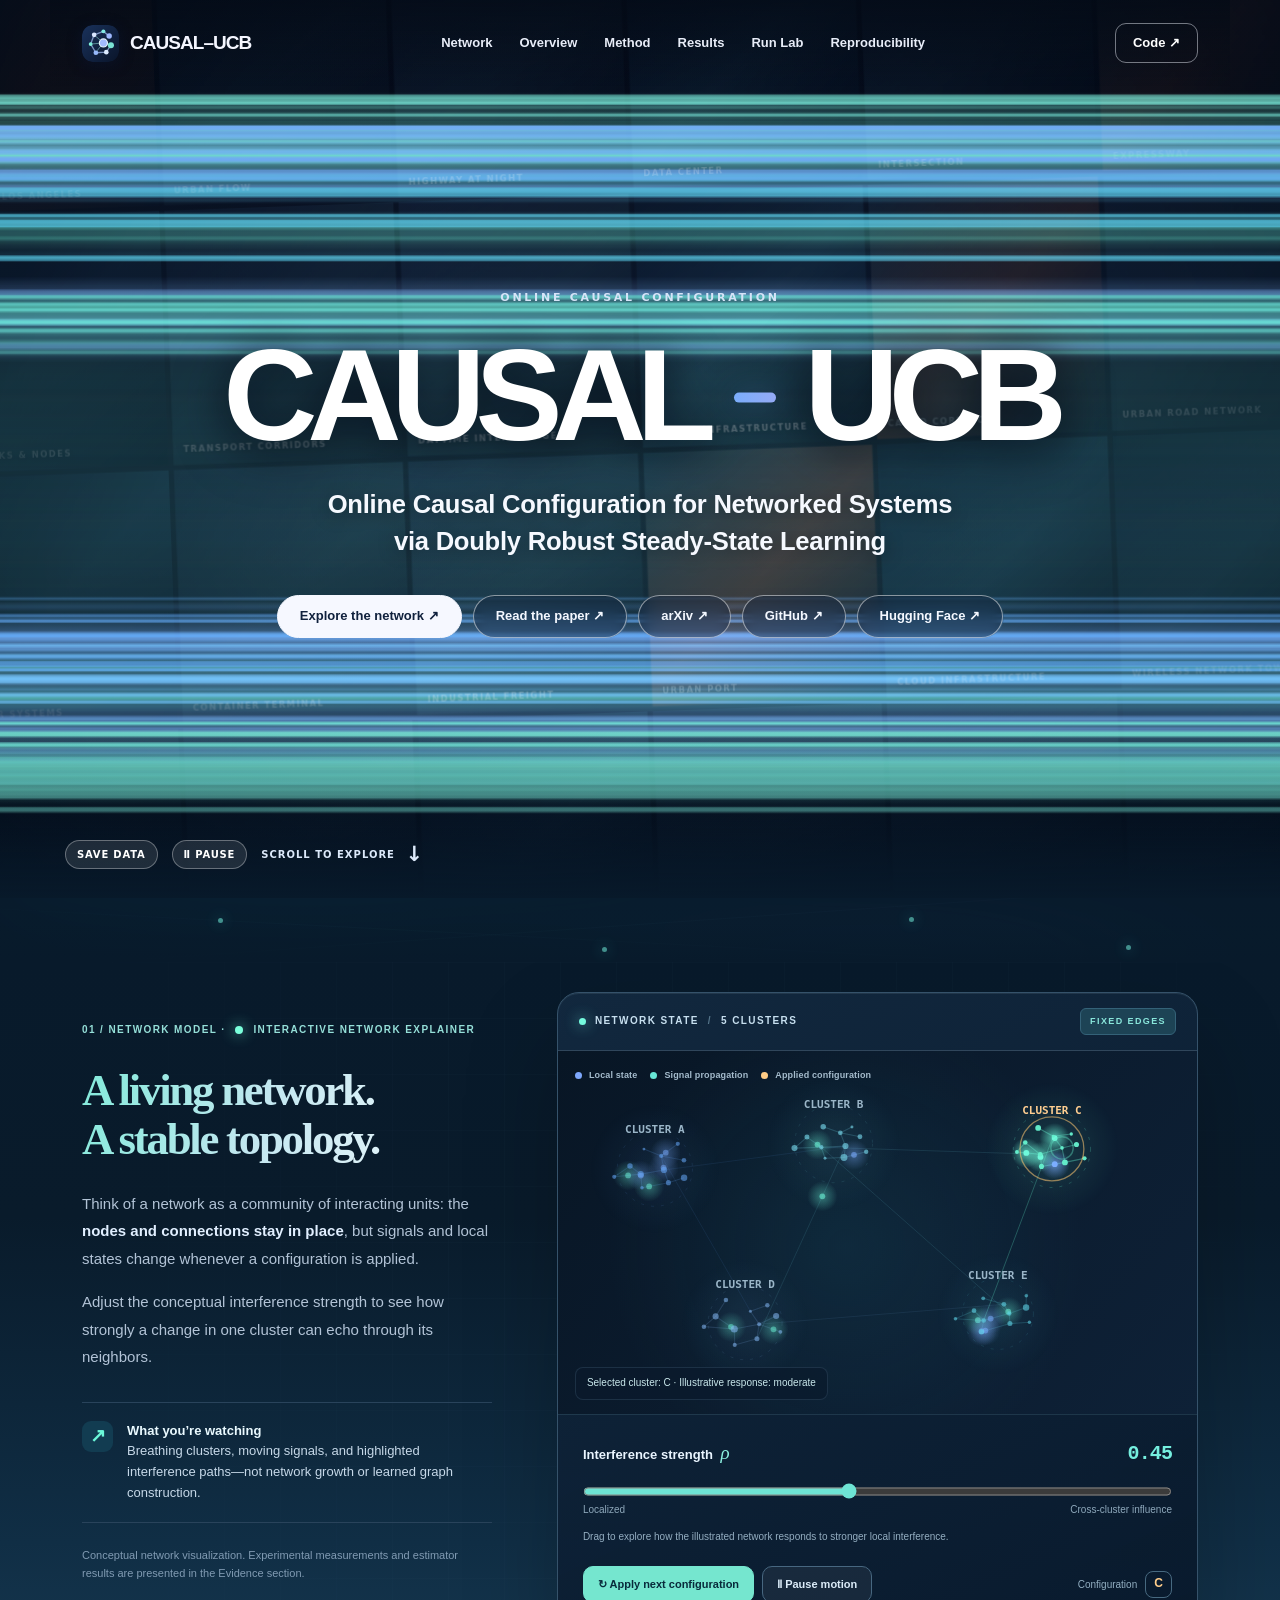
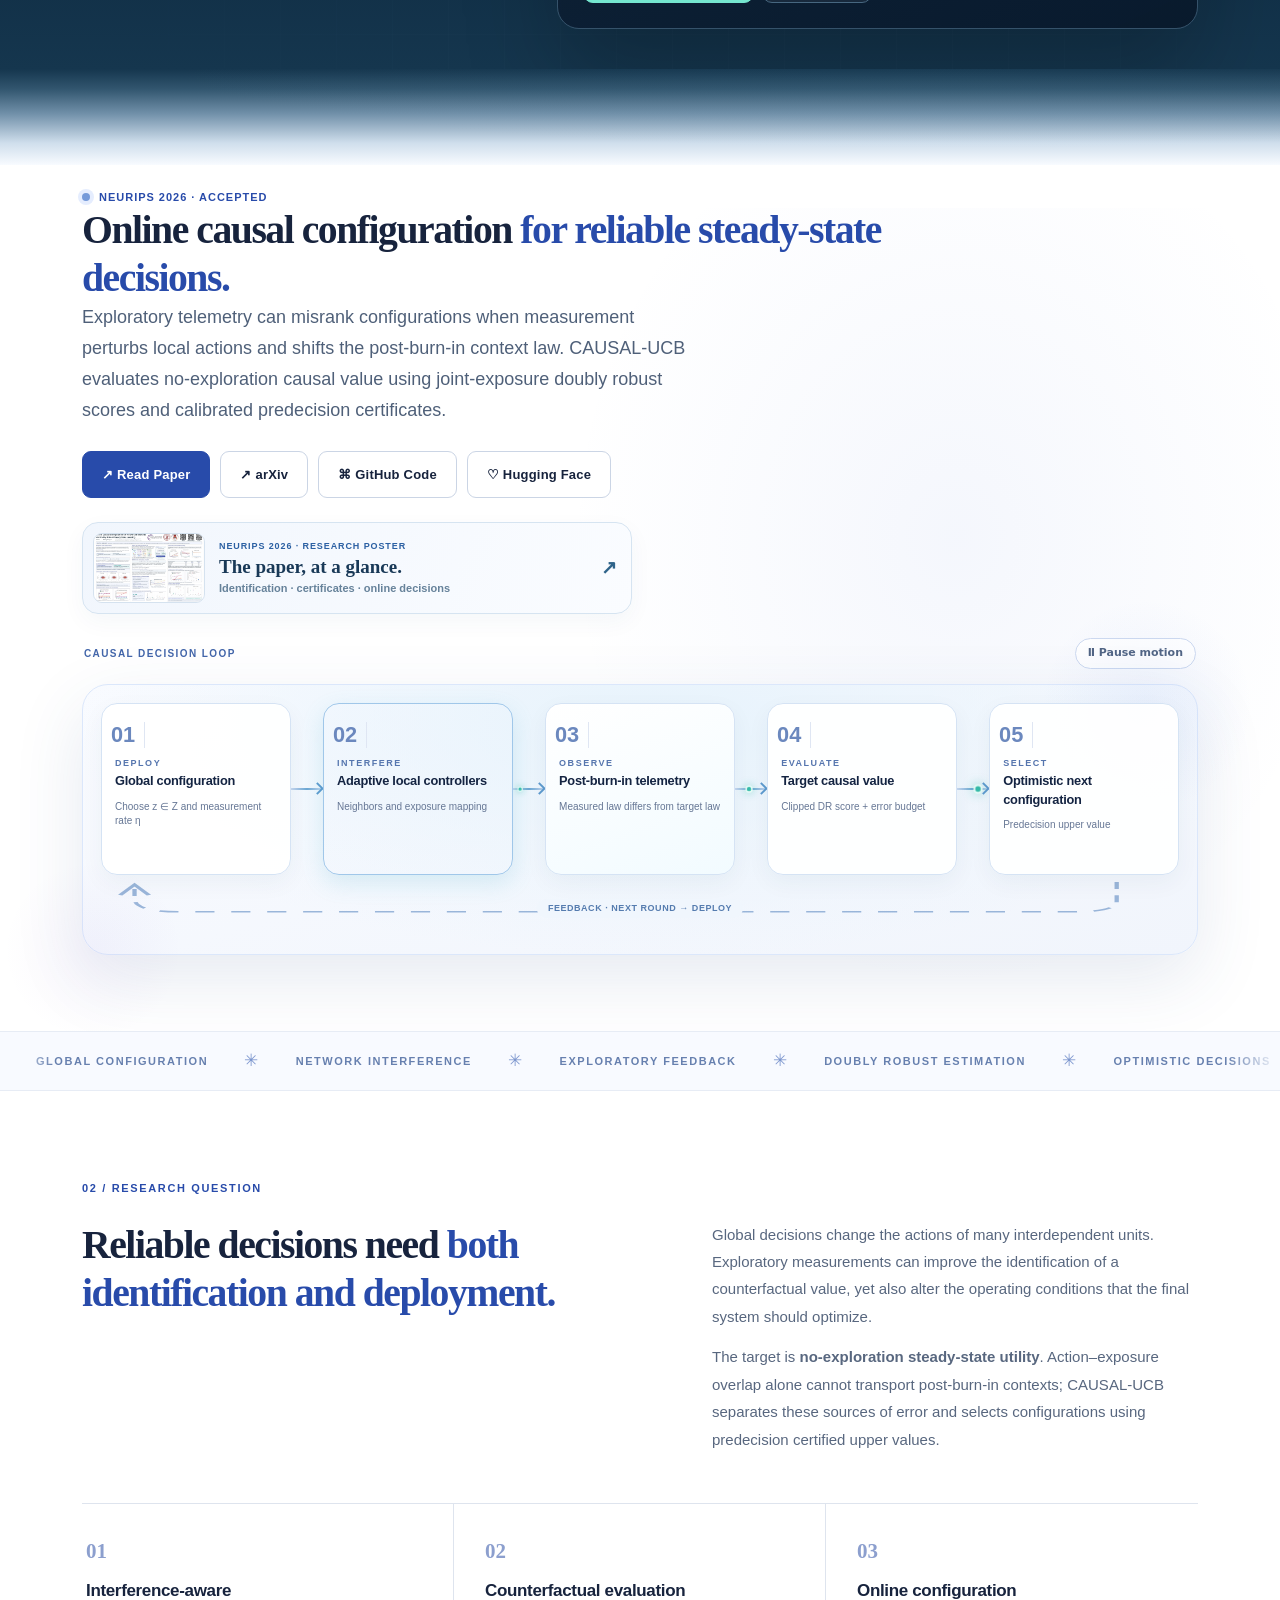
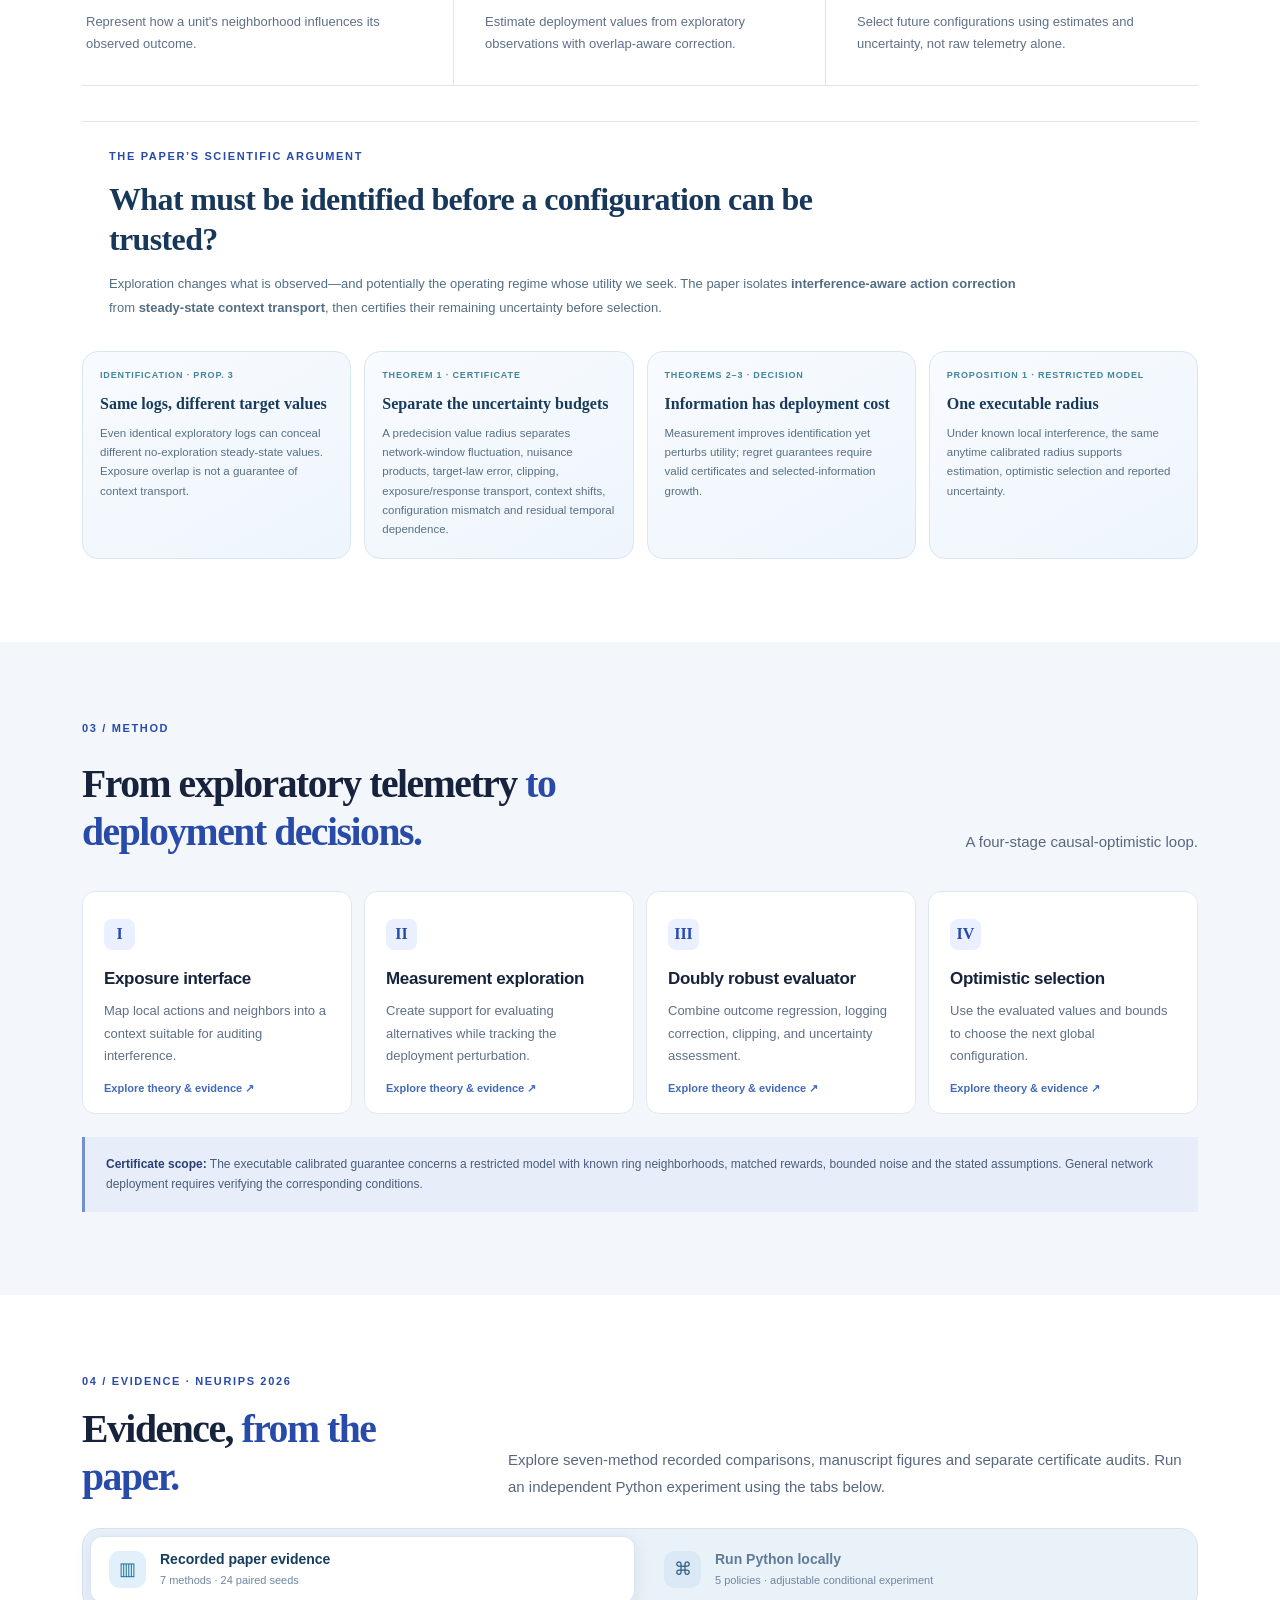
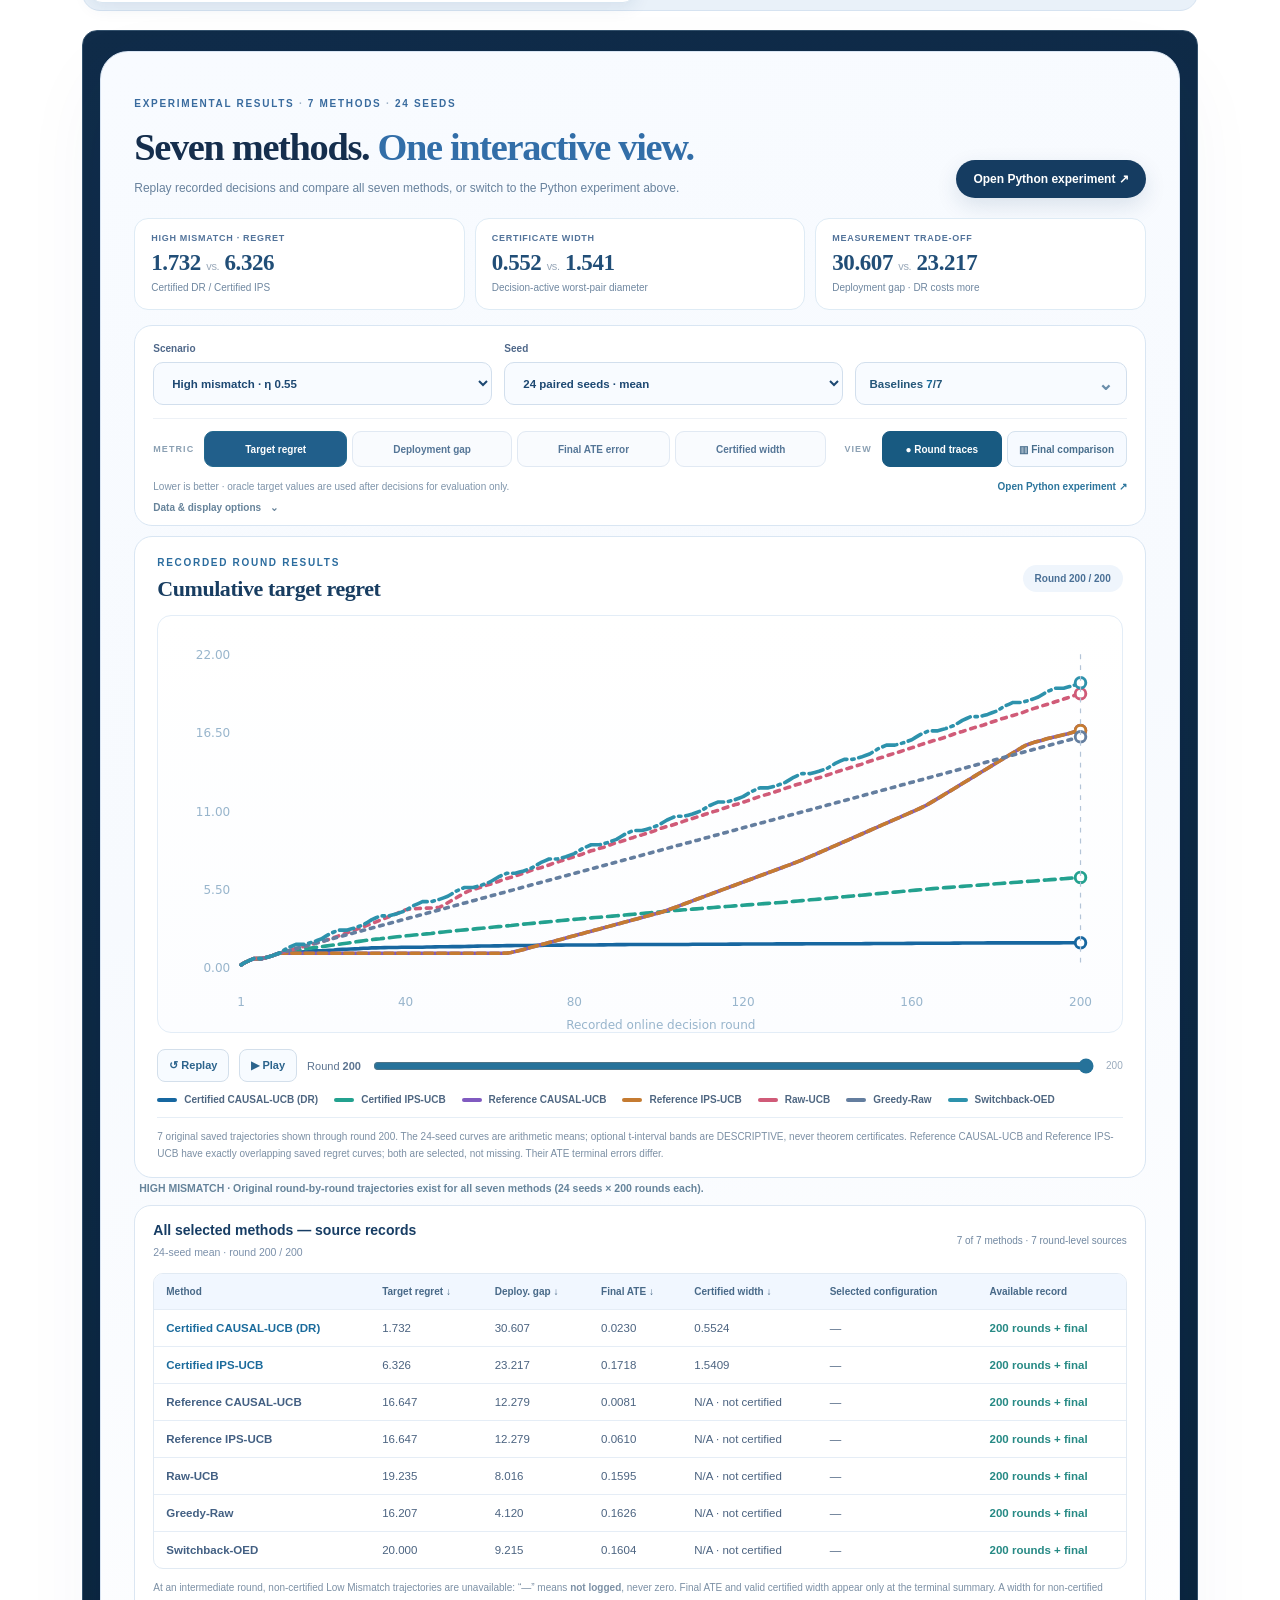
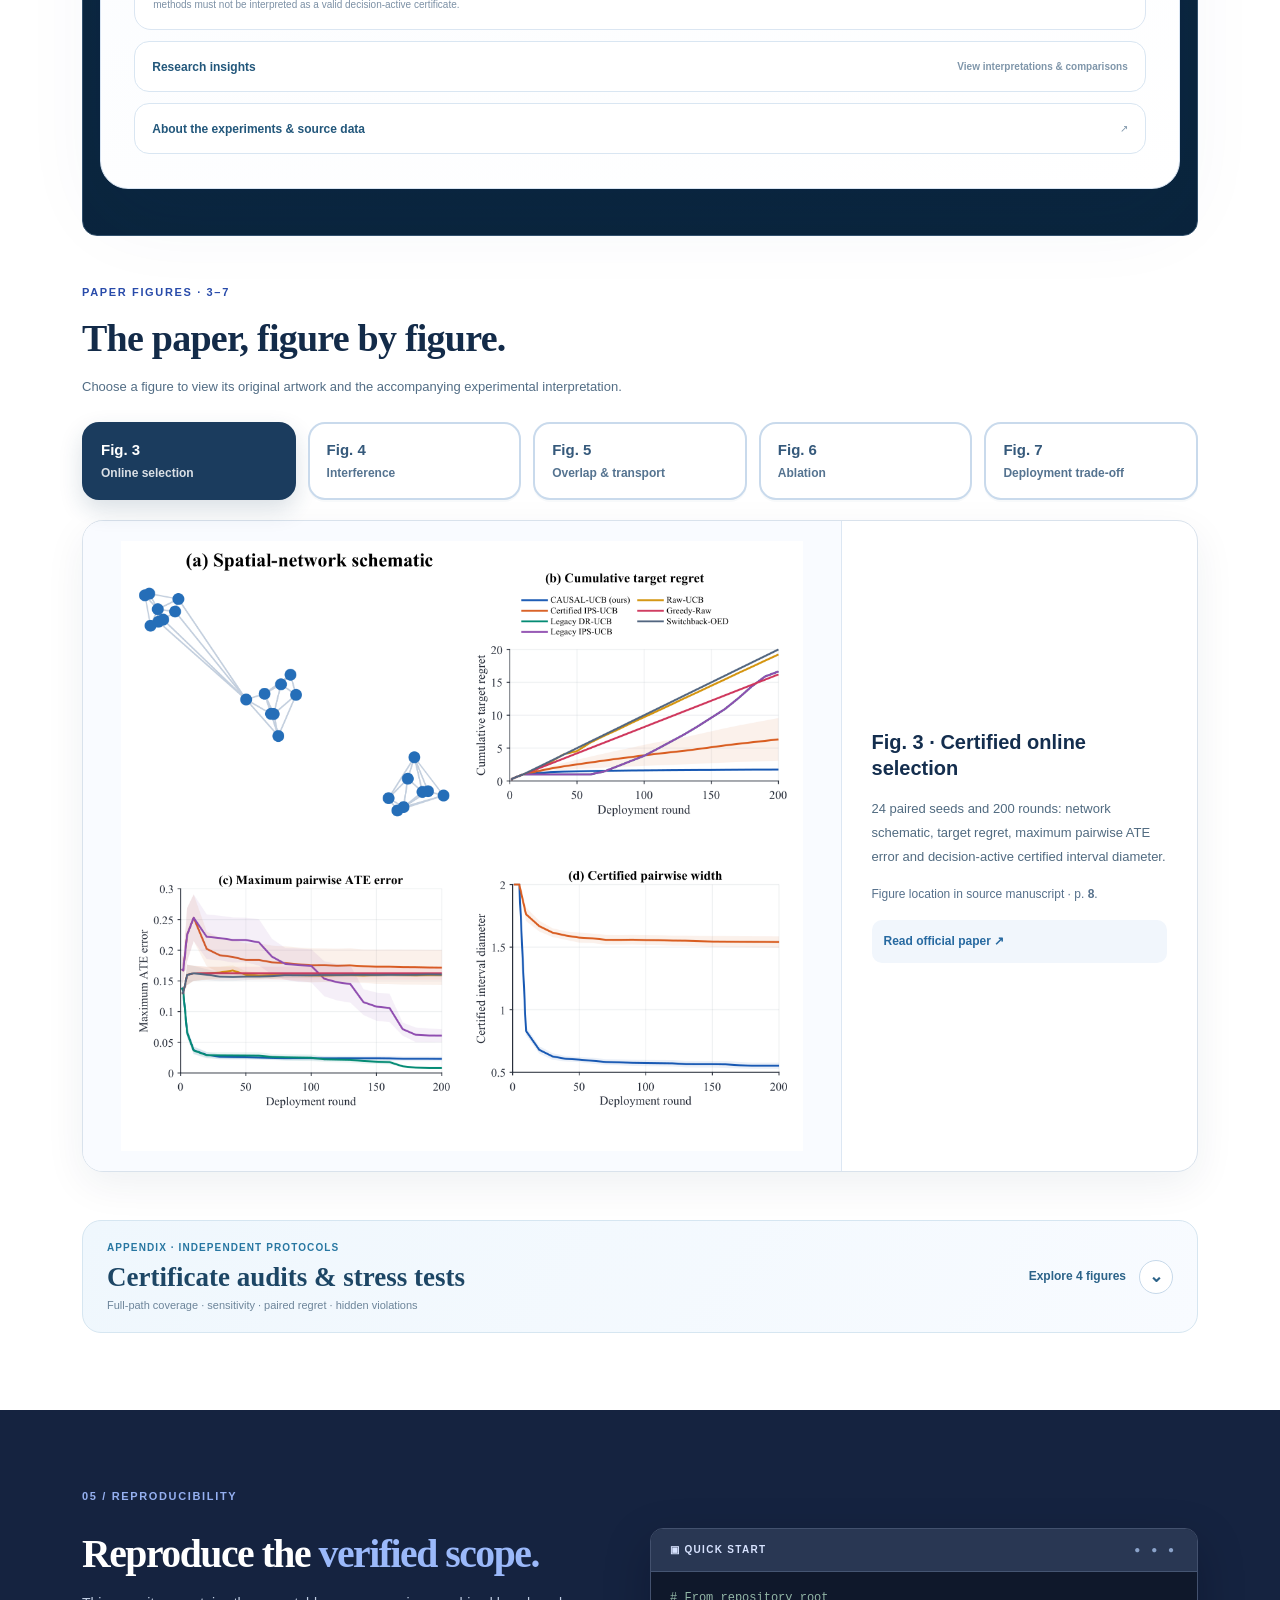
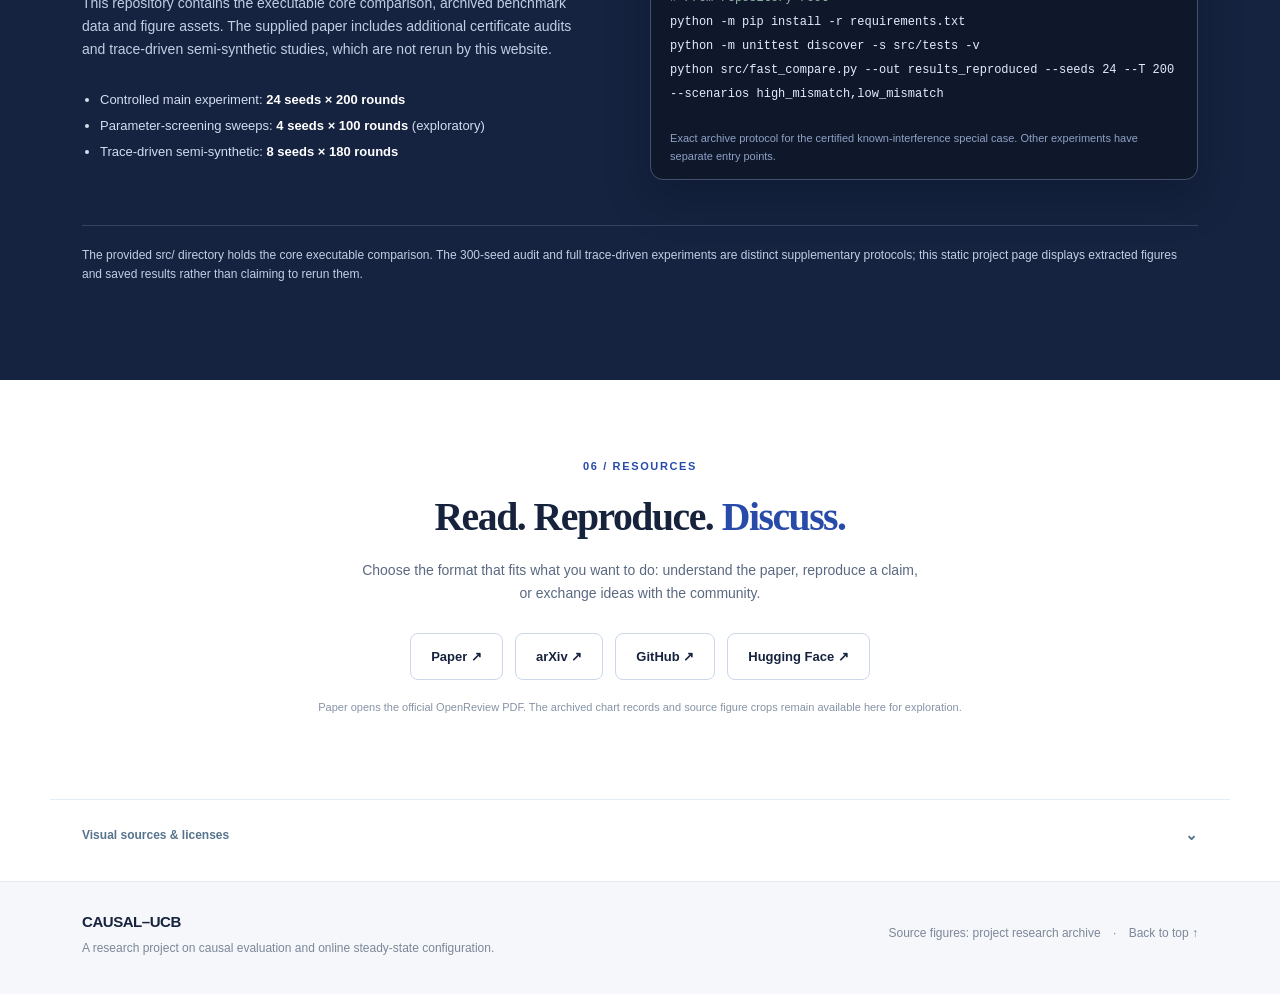
==== commit 7c1a6c78: "Add files via upload" ====
--- a/docs/index.html
+++ b/docs/index.html
@@ -4,23 +4,23 @@
 <head>
 <meta charset="utf-8"/>
 <meta content="width=device-width,initial-scale=1" name="viewport"/>
-<meta content="NeurIPS 2026 CAUSAL-UCB: Online Causal Configuration for Networked Systems via Doubly Robust Steady-State Learning. Paper figures, reproducible experiment records, certificate audits, poster and code." name="description"/>
+<meta content="NeurIPS 2026 CAUSAL-UCB: causal identification, doubly robust steady-state learning, certified online selection, research figures, recorded evidence and interactive Python experiments." name="description"/>
 <meta content="#f6f8fc" name="theme-color"/>
 <title>CAUSAL-UCB | NeurIPS 2026 · Steady-State Causal Learning</title>
 <link href="favicon.svg" rel="icon" type="image/svg+xml"/>
 <link href="style.css" rel="stylesheet"/>
 <link href="cluster.css" rel="stylesheet"/>
-<link href="site-navigation.css" rel="stylesheet"/>
+<link href="network-visual.css" rel="stylesheet"/>
 <script defer="" src="site-config.js"></script>
 <script defer="" src="site.js"></script>
 <script defer="" src="cluster.js"></script>
-<link href="site-concepts.css" rel="stylesheet"/><script defer="True" src="evidence-data.js"></script><script defer="True" src="causal-explainer.js"></script><link href="site-research.css" rel="stylesheet"/><link href="lab.css" rel="stylesheet"/><script defer="" src="figure-viewer.js"></script><script defer="" src="lab.js"></script><link href="site-flow.css" rel="stylesheet"/><script defer="" src="flow-highlights.js"></script><link href="site-benchmark.css" rel="stylesheet"/><link href="site-comparison.css" rel="stylesheet"/><link href="site-experiments.css" rel="stylesheet"/><link href="site-figures.css" rel="stylesheet"/><script defer="" src="comparison-charts.js"></script><script defer="" src="experiment-ui.js"></script><script defer="" src="figure-tabs.js"></script><link href="site-refined.css" rel="stylesheet"/><script defer src="site-refined.js"></script></head>
+<link href="method-detail.css" rel="stylesheet"/><script defer="True" src="method-detail.js"></script><link href="science-layout.css" rel="stylesheet"/><link href="lab.css" rel="stylesheet"/><script defer="" src="lab.js"></script><link href="research-experience.css" rel="stylesheet"/><script defer="" src="stage-highlight.js"></script><link href="benchmark-layout.css" rel="stylesheet"/><link href="benchmark-comparison.css" rel="stylesheet"/><link href="unified-evidence.css" rel="stylesheet"/><link href="figure-atlas.css" rel="stylesheet"/><script defer="" src="benchmark-comparison.js"></script><script defer="" src="ui-enhancements.js"></script><script defer="" src="figure-accessibility.js"></script><script defer="" src="figure-gallery.js"></script><script defer="" src="evidence-switch.js"></script><link href="editorial-polish.css" rel="stylesheet"/></head>
 <body>
 <div aria-hidden="true" class="reading-progress"><span id="reading-progress-fill"></span></div>
 <div class="banner"><span class="small-label">CAUSAL-UCB</span><span class="separator">/</span><span>NeurIPS 2026 · Steady-state causal decision making</span></div>
 <header class="site-nav wrapper">
 <a aria-label="CAUSAL-UCB home" class="logo" href="#top"><img alt="" class="brand-mark" height="36" src="brand-mark.svg" width="36"/><span class="brand-wordmark">CAUSAL–UCB</span></a>
-<nav aria-label="Site navigation"><a href="#live-network">Network</a><a href="#overview">Overview</a><a href="#method">Method</a><a href="#results">Results</a><a href="#results" data-open-mode="lab">Experiment</a><a href="#reproducibility">Reproducibility</a></nav>
+<nav aria-label="Site navigation"><a href="#live-network">Network</a><a href="#overview">Overview</a><a href="#method">Method</a><a href="#results">Results</a><a href="#live-lab">Run Lab</a><a href="#reproducibility">Reproducibility</a></nav>
 <a class="nav-code link-button" data-link="github" href="#resources">Code ↗</a>
 </header>
 <main id="top">
@@ -108,11 +108,12 @@
 <div class="cinema-actions">
 <a class="cinema-btn main" href="#live-network">Explore the network <span aria-hidden="true">↗</span></a>
 <a class="cinema-btn" data-link="paper" href="#reproducibility">Read the paper ↗</a>
-<a class="cinema-btn" data-link="github" href="#reproducibility">GitHub ↗</a></div>
+<a class="cinema-btn" data-link="arxiv" href="#reproducibility">arXiv ↗</a><a class="cinema-btn" data-link="github" href="#reproducibility">GitHub ↗</a>
+<a class="cinema-btn" data-link="huggingface" href="#resources">Hugging Face ↗</a></div>
 </div>
 <div class="cinema-bottom">
 <div class="cinema-controls">
-
+<button aria-label="Save data by using still images rather than background videos" aria-pressed="false" class="cinema-control" id="cinema-quality" title="Use still images instead of downloading background videos" type="button">SAVE DATA</button>
 <button aria-pressed="false" class="cinema-control" id="cinema-motion" type="button">Ⅱ PAUSE</button>
 <a class="cinema-scroll" href="#live-network">SCROLL TO EXPLORE <span>↓</span></a>
 </div>
@@ -128,7 +129,7 @@
 <span aria-hidden="true" class="insight-symbol">↗</span>
 <span><strong>What you’re watching</strong><br/>Breathing clusters, moving signals, and highlighted interference paths—not network growth or learned graph construction.</span>
 </div>
-
+<p class="demo-caveat">Conceptual network visualization. Experimental measurements and estimator results are presented in the Evidence section.</p>
 </div>
 <div class="interactive-card">
 <div class="demo-topbar"><div class="demo-live"><span class="demo-live-dot"></span> NETWORK STATE <span class="demo-divider">/</span> 5 CLUSTERS</div><div class="demo-status" id="demo-status">FIXED EDGES</div></div>
@@ -141,7 +142,7 @@
 <div class="demo-range-title"><label for="rho-slider">Interference strength <span class="math-rho">ρ</span></label><output for="rho-slider" id="rho-display">0.45</output></div>
 <input aria-describedby="rho-explainer" id="rho-slider" max="100" min="0" step="1" type="range" value="45"/>
 <div class="demo-range-ends"><span>Localized</span><span>Cross-cluster influence</span></div>
-<p class="demo-control-note" id="rho-explainer">Adjust the visual signal strength of the network.</p>
+<p class="demo-control-note" id="rho-explainer">Drag to explore how the illustrated network responds to stronger local interference.</p>
 <div class="demo-buttons">
 <button class="demo-button primary" id="config-next" type="button">↻ Apply next configuration</button>
 <button aria-pressed="false" class="demo-button" id="network-pause" type="button">Ⅱ Pause motion</button>
@@ -154,19 +155,18 @@
 <div aria-hidden="true" class="network-paper-transition"></div>
 <section class="hero wrapper" id="research-intro">
 <div class="hero-headline">
-<div class="eyebrow"><span class="eyebrow-circle"></span><span id="research-status">NeurIPS 2026 · accepted · arXiv:2611.09665</span></div>
+<div class="eyebrow"><span class="eyebrow-circle"></span><span id="research-status">NeurIPS 2026 · Accepted</span></div>
 <h2>Online causal configuration <span>for reliable steady-state decisions.</span></h2>
 <p class="hero-lead">Exploratory telemetry can misrank configurations when measurement perturbs local actions and shifts the post-burn-in context law. CAUSAL-UCB evaluates no-exploration causal value using joint-exposure doubly robust scores and calibrated predecision certificates.</p>
 <p class="byline" hidden="" id="authors"></p>
 <div class="hero-cta" id="resources">
 <a class="btn primary" data-link="paper" href="#overview">↗ Read Paper</a>
-<a class="btn" data-link="github" href="#reproducibility">⌘ GitHub Code</a>
-</div>
-<div class="poster-peek" id="poster">
-  <a class="poster-peek-image" href="assets/poster/causal-ucb-poster.pdf" target="_blank" rel="noopener" aria-label="Open NeurIPS 2026 research poster PDF"><img src="assets/poster-preview.jpg" loading="lazy" alt="CAUSAL-UCB research poster overview"/></a>
-  <div class="poster-peek-copy"><span class="poster-peek-kicker">NEURIPS 2026 · RESEARCH POSTER</span><strong>The paper, at a glance.</strong><p>Causal identification, value certificates and experimental findings—on one page.</p><a href="assets/poster/causal-ucb-poster.pdf" target="_blank" rel="noopener">Explore poster <span aria-hidden="true">↗</span></a></div>
-</div>
-
+<a class="btn" data-link="arxiv" href="#reproducibility">↗ arXiv</a><a class="btn" data-link="github" href="#reproducibility">⌘ GitHub Code</a>
+<a class="btn" data-link="huggingface" href="#reproducibility">♡ Hugging Face</a>
+</div><a aria-label="Open the NeurIPS research poster PDF" class="research-poster-link" href="assets/poster/research-poster.pdf" id="poster" rel="noopener noreferrer" target="_blank">
+<span class="research-poster-thumb"><img alt="Preview of the NeurIPS 2026 research poster" loading="lazy" src="assets/poster-preview.jpg"/></span>
+<span class="research-poster-copy"><small>NEURIPS 2026 · RESEARCH POSTER</small><strong>The paper, at a glance.</strong><span>Identification · certificates · online decisions</span></span><span aria-hidden="true" class="research-poster-icon">↗</span>
+</a>
 </div>
 <div class="hero-aside">
 <div class="flow-toolbar"><span class="flow-status">CAUSAL DECISION LOOP</span><button aria-label="Pause decorative motion" aria-pressed="false" class="motion-toggle" id="motion-toggle" type="button">Ⅱ Pause motion</button></div>
@@ -181,7 +181,7 @@
 <button aria-pressed="false" class="pipeline-step" data-flow="3" type="button"><span class="pipeline-index">04</span><span class="pipeline-copy"><span class="pipeline-label">EVALUATE</span><strong>Target causal value</strong><small>Clipped DR score + error budget</small></span><span class="flow-chevron">↗</span></button>
 <div aria-hidden="true" class="pipeline-connector"><span></span></div>
 <button aria-pressed="false" class="pipeline-step" data-flow="4" type="button"><span class="pipeline-index">05</span><span class="pipeline-copy"><span class="pipeline-label">SELECT</span><strong>Optimistic next configuration</strong><small>Predecision upper value</small></span><span class="flow-chevron">↗</span></button>
-<div aria-label="Configuration selected at the final stage is deployed in the next round" class="feedback-return"><svg aria-hidden="true" preserveaspectratio="none" viewbox="0 0 450 57"><path d="M424 0 V22 Q424 34 405 34 H33 Q14 34 14 19 Research" fill="none" stroke="currentColor" stroke-dasharray="8 7" stroke-width="2"></path><path d="M8 15 L14 3 L20 15" fill="none" stroke="currentColor" stroke-width="2"></path></svg><span>FEEDBACK · NEXT ROUND → DEPLOY</span></div>
+<div aria-label="Configuration selected at the final stage is deployed in the next round" class="feedback-return"><svg aria-hidden="true" preserveaspectratio="none" viewbox="0 0 450 57"><path d="M424 0 V22 Q424 34 405 34 H33 Q14 34 14 19 V5" fill="none" stroke="currentColor" stroke-dasharray="8 7" stroke-width="2"></path><path d="M8 15 L14 3 L20 15" fill="none" stroke="currentColor" stroke-width="2"></path></svg><span>FEEDBACK · NEXT ROUND → DEPLOY</span></div>
 </div>
 <aside aria-live="polite" class="flow-detail" hidden="" id="flow-detail"><span class="detail-eyebrow">STEP 04 / CAUSAL VALUE</span><h3>From exploratory logs to target value</h3><div class="detail-item"><b>Received</b><p>Source-regime action, exposure, context, reward, and fitted nuisance quantities.</p></div><div class="detail-item"><b>Principle</b><p>Clipped doubly robust evaluation; separate action-law correction from context transport.</p></div><div class="detail-item"><b>Result</b><p>Target-value estimate and a conditionally calibrated uncertainty radius.</p></div><div class="detail-item"><b>Passed forward</b><p>Predecision upper values for optimistic configuration selection.</p></div><span class="detail-cite">Paper §4.1–4.2 · Theorem 1</span></aside>
 </div>
@@ -196,9 +196,13 @@
 <section aria-labelledby="overview-heading" class="section wrapper" id="overview">
 <div class="section-label">02 / RESEARCH QUESTION</div>
 <div class="overview-row"><h2 id="overview-heading">Reliable decisions need <span>both identification and deployment.</span></h2><div><p>Global decisions change the actions of many interdependent units. Exploratory measurements can improve the identification of a counterfactual value, yet also alter the operating conditions that the final system should optimize.</p><p>The target is <strong>no-exploration steady-state utility</strong>. Action–exposure overlap alone cannot transport post-burn-in contexts; CAUSAL-UCB separates these sources of error and selects configurations using predecision certified upper values.</p></div></div>
-
-<div class="figures-contribution-intro"><span class="section-label">THE PAPER’S SCIENTIFIC ARGUMENT</span><h3>What must be identified before a configuration can be trusted?</h3><p>Exploration changes what is observed—and potentially the operating regime whose utility we seek. The paper isolates <strong>interference-aware action correction</strong> from <strong>steady-state context transport</strong>, then certifies their remaining uncertainty before selection.</p></div>
-<div class="figures-contributions" aria-label="Manuscript scientific contributions">
+<div class="insight-grid">
+<div class="insight"><b>01</b><h3>Interference-aware</h3><p>Represent how a unit's neighborhood influences its observed outcome.</p></div>
+<div class="insight"><b>02</b><h3>Counterfactual evaluation</h3><p>Estimate deployment values from exploratory observations with overlap-aware correction.</p></div>
+<div class="insight"><b>03</b><h3>Online configuration</h3><p>Select future configurations using estimates and uncertainty, not raw telemetry alone.</p></div>
+</div>
+<div class="atlas-contribution-intro"><span class="section-label">THE PAPER’S SCIENTIFIC ARGUMENT</span><h3>What must be identified before a configuration can be trusted?</h3><p>Exploration changes what is observed—and potentially the operating regime whose utility we seek. The paper isolates <strong>interference-aware action correction</strong> from <strong>steady-state context transport</strong>, then certifies their remaining uncertainty before selection.</p></div>
+<div aria-label="Manuscript scientific contributions" class="atlas-contributions">
 <article><span>IDENTIFICATION · PROP. 3</span><h4>Same logs, different target values</h4><p>Even identical exploratory logs can conceal different no-exploration steady-state values. Exposure overlap is not a guarantee of context transport.</p></article>
 <article><span>THEOREM 1 · CERTIFICATE</span><h4>Separate the uncertainty budgets</h4><p>A predecision value radius separates network-window fluctuation, nuisance products, target-law error, clipping, exposure/response transport, context shifts, configuration mismatch and residual temporal dependence.</p></article>
 <article><span>THEOREMS 2–3 · DECISION</span><h4>Information has deployment cost</h4><p>Measurement improves identification yet perturbs utility; regret guarantees require valid certificates and selected-information growth.</p></article>
@@ -213,116 +217,83 @@
 <article aria-controls="method-expansion" aria-expanded="false" class="method-card" data-method="2" role="button" tabindex="0"><div class="method-number">III</div><h3>Doubly robust evaluator</h3><p>Combine outcome regression, logging correction, clipping, and uncertainty assessment.</p><span class="method-show">Explore theory &amp; evidence  ↗</span></article>
 <article aria-controls="method-expansion" aria-expanded="false" class="method-card" data-method="3" role="button" tabindex="0"><div class="method-number">IV</div><h3>Optimistic selection</h3><p>Use the evaluated values and bounds to choose the next global configuration.</p><span class="method-show">Explore theory &amp; evidence  ↗</span></article>
 </div><div aria-live="polite" class="method-expansion" hidden="" id="method-expansion"><div class="method-expansion-head"><span id="method-deep-tag">SELECTED MODULE</span><button aria-label="Close technical details" id="method-close" type="button">× Close</button></div><h3 id="method-deep-title"></h3><p id="method-deep-lead"></p><div class="method-detail-grid"><div><b>Identification / technical basis</b><p id="method-deep-theory"></p></div><div><b>Input → Output</b><p id="method-deep-io"></p></div><div><b>What the paper actually establishes</b><p id="method-deep-proof"></p></div><div><b>Limitations / checks</b><p id="method-deep-caveat"></p></div></div><div class="method-ref" id="method-deep-reference"></div></div>
-<div class="notice"><strong>Certificate scope:</strong> The executable guarantee is calibrated under the stated known-ring, matched-reward and noise assumptions; its scope is documented in the paper.</div>
+<div class="notice"><strong>Certificate scope:</strong> The executable calibrated guarantee concerns a restricted model with known ring neighborhoods, matched rewards, bounded noise and the stated assumptions. General network deployment requires verifying the corresponding conditions.</div>
 </div></section>
 <section aria-labelledby="results-heading" class="section wrapper" id="results">
-<div class="section-label">04 / EVIDENCE &amp; EXPERIMENTS</div><div class="section-top"><h2 id="results-heading">Evidence, <span>from the paper.</span></h2><p>Explore seven recorded methods, inspect the publication figures, or test new parameters in a separate browser experiment.</p></div>
-<div class="evidence-switcher" role="tablist" aria-label="Choose experimental view">
- <button class="evidence-choice is-active" type="button" id="evidence-tab-archive" role="tab" aria-selected="true" aria-controls="evidence-archive" data-evidence-view="archive"><span class="choice-index">01 · RECORDED RESULTS</span><strong>Paper evidence <span aria-hidden="true">↗</span></strong><small>7 methods · 24 seeds · original plots</small></button>
- <button class="evidence-choice" type="button" id="evidence-tab-lab" role="tab" aria-selected="false" aria-controls="evidence-lab" data-evidence-view="lab" tabindex="-1"><span class="choice-index">02 · EXPLORE THE METHOD</span><strong>Run an experiment <span aria-hidden="true">↗</span></strong><small>8 policies &amp; ablations · local Python</small></button>
-</div>
-<div class="research-view" id="evidence-archive" role="tabpanel" aria-labelledby="evidence-tab-archive">
-<div aria-labelledby="archive-bench-heading" class="archive-benchmark experiment-benchmark" id="cert-benchmark">
-  <div class="experiment-intro">
-    <div><span class="experiment-kicker">EXPERIMENTAL RESULTS <i>·</i> 7 METHODS <i>·</i> 24 SEEDS</span><h3 id="archive-bench-heading">Compare seven <em>recorded methods.</em></h3><p>Browse paired-seed results and replay the original recorded trajectories.</p></div>
-    <a class="experiment-primary-link" href="#live-lab">Customize &amp; run <span aria-hidden="true">↗</span></a>
-  </div>
+<div class="section-label">04 / EVIDENCE · NEURIPS 2026</div><div class="section-top"><h2 id="results-heading">Evidence, <span>from the paper.</span></h2><p>Explore seven-method recorded comparisons, manuscript figures and separate certificate audits. Run an independent Python experiment using the tabs below.</p></div>
+<div aria-label="Choose a research evidence mode" class="evidence-view-switch" role="tablist">
+<button aria-controls="evidence-archive" aria-selected="true" class="evidence-mode active" data-evidence-view="recorded" id="evidence-tab-recorded" role="tab" type="button"><span aria-hidden="true" class="evidence-mode-icon">▥</span><span><strong>Recorded paper evidence</strong><small>7 methods · 24 paired seeds</small></span></button>
+<button aria-controls="live-lab" aria-selected="false" class="evidence-mode" data-evidence-view="python" id="evidence-tab-python" role="tab" tabindex="-1" type="button"><span aria-hidden="true" class="evidence-mode-icon">⌘</span><span><strong>Run Python locally</strong><small>5 policies · adjustable conditional experiment</small></span></button>
+</div><div aria-labelledby="evidence-tab-recorded" class="evidence-panel" id="evidence-archive" role="tabpanel"><div aria-labelledby="archive-bench-heading" class="archive-benchmark unified-benchmark" id="cert-benchmark">
+<div class="unified-intro">
+<div><span class="unified-kicker">EXPERIMENTAL RESULTS <i>·</i> 7 METHODS <i>·</i> 24 SEEDS</span><h3 id="archive-bench-heading">Seven methods. <em>One interactive view.</em></h3><p>Replay recorded decisions and compare all seven methods, or switch to the Python experiment above.</p></div>
+<a class="unified-primary-link" href="#live-lab">Open Python experiment ↗</a>
+</div>
 <div aria-label="Verified benchmark outcomes" class="archive-proof-strip">
 <div><span>High mismatch · Regret</span><strong>1.732 <i>vs.</i> 6.326</strong><small>Certified DR / Certified IPS</small></div>
 <div><span>Certificate width</span><strong>0.552 <i>vs.</i> 1.541</strong><small>Decision-active worst-pair diameter</small></div>
 <div><span>Measurement trade-off</span><strong>30.607 <i>vs.</i> 23.217</strong><small>Deployment gap · DR costs more</small></div>
 </div>
-
-  <div class="archive-bench-board compare-board experiment-board">
-    <div class="archive-controls experiment-toolbar" aria-label="Experiment controls">
-      <div class="experiment-select-row">
-        <div class="archive-control"><label for="archive-regime">Scenario</label><select id="archive-regime"><option value="high_mismatch">High mismatch · η 0.55</option><option value="low_mismatch">Low mismatch · η 0.08</option></select></div>
-        <div class="archive-control"><label for="archive-cohort">Seed</label><select id="archive-cohort"><option value="mean">24 paired seeds · mean</option></select></div>
-        <details class="experiment-method-picker" id="experiment-method-picker"><summary><span>Baselines <b id="compare-selected-count">7</b>/7</span><i aria-hidden="true">⌄</i></summary>
-<div class="compare-method-select"><div class="compare-method-header"><label>Choose baselines (7)</label><div class="compare-presets"><button type="button" id="compare-preset-all">All 7</button><button type="button" id="compare-preset-certified">Certified</button><button type="button" id="compare-preset-reference">Reference + other</button></div></div><div id="compare-method-list" class="compare-method-list" role="group" aria-label="Select archived methods"></div></div>
+<div class="archive-bench-board compare-board unified-board">
+<div aria-label="Experiment controls" class="archive-controls unified-toolbar">
+<div class="unified-select-row">
+<div class="archive-control"><label for="archive-regime">Scenario</label><select id="archive-regime"><option value="high_mismatch">High mismatch · η 0.55</option><option value="low_mismatch">Low mismatch · η 0.08</option></select></div>
+<div class="archive-control"><label for="archive-cohort">Seed</label><select id="archive-cohort"><option value="mean">24 paired seeds · mean</option></select></div>
+<details class="unified-method-picker" id="unified-method-picker"><summary><span>Baselines <b id="compare-selected-count">7</b>/7</span><i aria-hidden="true">⌄</i></summary>
+<div class="compare-method-select"><div class="compare-method-header"><label>Choose baselines (7)</label><div class="compare-presets"><button id="compare-preset-all" type="button">All 7</button><button id="compare-preset-certified" type="button">Certified</button><button id="compare-preset-reference" type="button">Reference + other</button></div></div><div aria-label="Select archived methods" class="compare-method-list" id="compare-method-list" role="group"></div></div>
 </details>
-      </div>
-      <div class="experiment-switch-row">
-        <div class="experiment-control-group"><span class="experiment-small-label">METRIC</span><div aria-label="Archived study metric" class="archive-metrics" role="group"><button aria-pressed="true" class="active" data-archive-metric="regret" type="button">Target regret</button><button aria-pressed="false" data-archive-metric="deployment" type="button">Deployment gap</button><button aria-pressed="false" data-archive-metric="ate" type="button">Final ATE error</button><button aria-pressed="false" data-archive-metric="width" type="button">Certified width</button></div>
-</div>
-        <div class="experiment-control-group experiment-views"><span class="experiment-small-label">VIEW</span><div class="compare-view-buttons" aria-label="Choose chart resolution"><button class="active" type="button" data-compare-view="trajectory" aria-pressed="true">● Round traces</button><button type="button" data-compare-view="terminal" aria-pressed="false">▥ Final comparison</button></div>
-</div>
-      </div>
-      <div class="experiment-toolbar-foot"><span id="archive-metric-explainer">Archived target regret from recorded online decisions.</span><a href="#live-lab">Run new experiment ↗</a></div>
-      <div class="experiment-source-controls"><details class="experiment-data-details"><summary>Data &amp; display options <span>⌄</span></summary><div class="experiment-data-body"><label class="compare-ci-control"><input id="compare-show-ci" type="checkbox"/> Show descriptive 95% confidence bands</label>
+</div>
+<div class="unified-switch-row">
+<div class="unified-control-group"><span class="unified-small-label">METRIC</span><div aria-label="Archived study metric" class="archive-metrics" role="group"><button aria-pressed="true" class="active" data-archive-metric="regret" type="button">Target regret</button><button aria-pressed="false" data-archive-metric="deployment" type="button">Deployment gap</button><button aria-pressed="false" data-archive-metric="ate" type="button">Final ATE error</button><button aria-pressed="false" data-archive-metric="width" type="button">Certified width</button></div>
+</div>
+<div class="unified-control-group unified-views"><span class="unified-small-label">VIEW</span><div aria-label="Choose chart resolution" class="compare-view-buttons"><button aria-pressed="true" class="active" data-compare-view="trajectory" type="button">● Round traces</button><button aria-pressed="false" data-compare-view="terminal" type="button">▥ Final comparison</button></div>
+</div>
+</div>
+<div class="unified-toolbar-foot"><span id="archive-metric-explainer">Archived target regret from recorded online decisions.</span><a href="#live-lab">Open Python experiment ↗</a></div>
+<div class="unified-source-controls"><details class="unified-data-details"><summary>Data &amp; display options <span>⌄</span></summary><div class="unified-data-body"><label class="compare-ci-control"><input id="compare-show-ci" type="checkbox"/> Show descriptive 95% confidence bands</label>
 <div class="archive-downloads"><a download="" href="assets/certified-benchmark/cert_dr_all_rounds.csv">Certified round logs ↓</a><a download="" href="assets/certified-benchmark/reference_high_mismatch_5methods.csv.gz">Other 5 · high-mismatch logs ↓</a><a download="" href="assets/certified-benchmark/per_seed.csv">All 7 · per-seed finals ↓</a><button id="compare-download-selection" type="button">↓ Export selected results (CSV)</button></div>
-
 </div></details></div>
-    </div>
+</div>
 <div class="archive-visual">
 <div class="archive-chart-title"><div><div class="archive-overline" id="archive-chart-kicker">ARCHIVED · SEVEN-METHOD STUDY</div><h4 id="archive-chart-heading">Cumulative target regret</h4></div><span class="archive-round-tag" id="archive-round-tag">Round 200 / 200</span></div>
-<div class="archive-chart-frame"><svg aria-label="Paper benchmark original archived results" id="archive-archive-plot" role="img" viewBox="0 0 800 340"><text fill="#607895" text-anchor="middle" x="400" y="168">Loading verified seven-method archive…</text></svg></div>
+<div class="archive-chart-frame"><svg aria-label="Paper benchmark original archived results" id="archive-archive-plot" role="img" viewbox="0 0 800 340"><text fill="#607895" text-anchor="middle" x="400" y="168">Loading verified seven-method archive…</text></svg></div>
 <div class="archive-chart-playback"><button id="archive-replay" type="button">↺ Replay</button><button id="archive-play" type="button">▶ Play</button><label for="archive-round">Round <strong id="archive-round-current">200</strong></label><input aria-label="Archived round" id="archive-round" max="200" min="1" step="1" type="range" value="200"/><span>200</span></div>
-<div class="archive-legend" id="compare-dynamic-legend" aria-label="Visible methods legend"></div>
-<div class="archive-chart-foot" id="archive-chart-note">Recorded trajectories and paired-seed summaries.</div>
+<div aria-label="Visible methods legend" class="archive-legend" id="compare-dynamic-legend"></div>
+<div class="archive-chart-foot" id="archive-chart-note">All plotted values are original archived observations or 24-seed summaries; no synthetic intermediate curves are generated.</div>
+</div>
+</div>
+<div aria-live="polite" class="unified-chart-status" id="compare-source-coverage">Loading original results…</div>
+<div class="archive-records"><div class="archive-records-heading"><div><b>All selected methods — source records</b><small id="archive-table-subhead">24 paired seeds · round 200</small></div><span id="compare-table-badge">7 methods · 24 seeds · 200 rounds</span></div><div class="archive-table-overflow"><table><thead><tr><th>Method</th><th>Target regret ↓</th><th>Deploy. gap ↓</th><th>Final ATE ↓</th><th>Certified width ↓</th><th>Selected configuration</th><th>Available record</th></tr></thead><tbody id="archive-record-body"><tr><td colspan="7">Loading original records…</td></tr></tbody></table></div><p class="archive-table-note">At an intermediate round, non-certified Low Mismatch trajectories are unavailable: “—” means <strong>not logged</strong>, never zero. Final ATE and valid certified width appear only at the terminal summary. A width for non-certified methods must not be interpreted as a valid decision-active certificate.</p></div>
+<details class="unified-insights"><summary>Research insights <span>View interpretations &amp; comparisons</span></summary><div class="archive-interpretation"><div><span class="archive-overline">PAIRED-SEED INTERPRETATION</span><h4 id="archive-interp-title">Decision advantage is conditional, not universal.</h4><p id="archive-paired-result">Loading paired seed results…</p></div><div><span class="archive-overline">DECISION-ESTIMATION GAP</span><p id="archive-estimation-result">Loading reference-policy comparison…</p></div><div><span class="archive-overline">RELIABILITY &amp; COST</span><p id="archive-cost-result">Loading deployment trade-offs…</p></div></div>
+</details>
+<details class="unified-methodology"><summary>About the experiments &amp; source data <span>↗</span></summary>
+<p>High mismatch has saved 200-round trajectories for all seven methods. Low mismatch has trajectories for the two certified methods and final results for the other five. Values without saved traces are never interpolated. The live browser experiment below uses a smaller conditional implementation, while this chart replays archived paper results.</p>
+<div class="archive-provenance"><div><strong>Protocol &amp; provenance</strong><p>Original frozen SYN 2026-10-20 · known sparse ring and matched-noise assumptions · fixed exploration · 24 paired seeds × 200 rounds. Certified curves come from <code>cert_dr_all_rounds.csv</code>. High-mismatch curves for the other five methods come from the exact archived <code>reference/main_per_round.csv.gz</code> and were cross-checked against <code>per_seed.csv</code>. Low-mismatch reference results are terminal-only. All terminal values come from <code>per_seed.csv</code> and <code>summary.csv</code>; paired intervals come from <code>paired_regret_95CI.csv</code>. No browser-side retraining in this panel.</p></div><div><a href="assets/certified-benchmark/protocol.json" rel="noopener" target="_blank">Read protocol ↗</a><a href="assets/certified-benchmark/SOURCE_SHA256.json" rel="noopener" target="_blank">Verify SHA-256 ↗</a><a href="#live-lab">Open Python experiment ↗</a></div></div>
+</details>
+</div></div><section aria-labelledby="evidence-tab-python" class="lab-section evidence-panel" hidden="" id="live-lab" role="tabpanel">
+<div class="lab-shell"><div class="lab-eyebrow">BROWSER EXPERIMENT</div>
+<div class="lab-intro">
+<div><h2 id="lab-heading">A fresh conditional experiment.</h2>
+<p>Change the parameters and execute the five available policies using Python on your device.</p></div>
+<div class="lab-compute-chip"><span class="lab-compute-symbol">⌘</span><div><b>Local Python</b><small>Pyodide · Web Worker · no paid server</small></div></div>
+</div>
+<p class="unified-lab-one-liner">A separate synthetic conditional protocol, designed for interactive exploration. The 7-method study is available in the Recorded evidence tab.</p>
 
-
-  </div>
-  </div>
-  <div class="experiment-chart-status" id="compare-source-coverage" aria-live="polite">Loading original results…</div>
-<div class="archive-records"><div class="archive-records-heading"><div><b>All selected methods — source records</b><small id="archive-table-subhead">24 paired seeds · round 200</small></div><span id="compare-table-badge">7 methods · 24 seeds · 200 rounds</span></div><div class="archive-table-overflow"><table><thead><tr><th>Method</th><th>Target regret ↓</th><th>Deploy. gap ↓</th><th>Final ATE ↓</th><th>Certified width ↓</th><th>Selected configuration</th><th>Available record</th></tr></thead><tbody id="archive-record-body"><tr><td colspan="7">Loading original records…</td></tr></tbody></table></div><p class="archive-table-note">At an intermediate round, non-certified Low Mismatch trajectories are unavailable: “—” means <strong>not logged</strong>, never zero. Final ATE and valid certified width appear only at the terminal summary. Decision-active certified widths are available for the two certified methods.</p></div>
-
-  <details class="experiment-insights"><summary>Research insights <span>View interpretations &amp; comparisons</span></summary><div class="archive-interpretation"><div><span class="archive-overline">PAIRED-SEED INTERPRETATION</span><h4 id="archive-interp-title">Decision advantage depends on the regime.</h4><p id="archive-paired-result">Loading paired seed results…</p></div><div><span class="archive-overline">DECISION-ESTIMATION GAP</span><p id="archive-estimation-result">Loading reference-policy comparison…</p></div><div><span class="archive-overline">RELIABILITY &amp; COST</span><p id="archive-cost-result">Loading deployment trade-offs…</p></div></div>
-</details>
-  <details class="experiment-methodology"><summary>About the experiments &amp; source data <span>↗</span></summary>
-    <p>High mismatch has saved 200-round trajectories for all seven methods. Low mismatch has trajectories for the two certified methods and final results for the other five. Values without saved traces are never interpolated. The browser experiment uses a separate conditional setup.</p>
-    <div class="archive-provenance"><div><strong>Protocol &amp; provenance</strong><p>Original frozen SYN 2026-10-20 · known sparse ring and matched-noise assumptions · fixed exploration · 24 paired seeds × 200 rounds. Certified curves come from <code>cert_dr_all_rounds.csv</code>. High-mismatch curves for the other five methods come from the exact archived <code>reference/main_per_round.csv.gz</code> and were cross-checked against <code>per_seed.csv</code>. Low-mismatch reference results are terminal-only. All terminal values come from <code>per_seed.csv</code> and <code>summary.csv</code>; paired intervals come from <code>paired_regret_95CI.csv</code>. </p></div><div><a href="assets/certified-benchmark/protocol.json" rel="noopener" target="_blank">Read protocol ↗</a><a href="assets/certified-benchmark/SOURCE_SHA256.json" rel="noopener" target="_blank">Verify SHA-256 ↗</a><a href="#live-lab">Go to live conditional experiment ↓</a></div></div>
-  </details>
-</div>
-<details class="evidence-supplement" id="paper-figures-shell"><summary><span><b>Publication figures</b><small>Five figures · source images</small></span><span class="supplement-open">Explore figures ↗</span></summary><div class="paper-atlas" id="paper-figures"><div class="atlas-heading"><span class="section-label">PUBLICATION FIGURES · 3–7</span><h3>Publication figures.</h3><p>Explore the source figure images. Select a figure or use ← / → to move between tabs.</p></div>
-<div class="plate-tabs figures-figure-tabs" id="paper-plate-tabs" role="tablist" aria-label="Main-paper figure selector">
-<button type="button" role="tab" aria-selected="true" aria-controls="paper-plate-image" tabindex="0" class="active" data-plate="0"><span>Fig. 3</span><small>Online selection</small></button>
-<button type="button" role="tab" aria-selected="false" aria-controls="paper-plate-image" tabindex="-1" data-plate="1"><span>Fig. 4</span><small>Interference</small></button>
-<button type="button" role="tab" aria-selected="false" aria-controls="paper-plate-image" tabindex="-1" data-plate="2"><span>Fig. 5</span><small>Overlap &amp; transport</small></button>
-<button type="button" role="tab" aria-selected="false" aria-controls="paper-plate-image" tabindex="-1" data-plate="3"><span>Fig. 6</span><small>Ablation</small></button>
-<button type="button" role="tab" aria-selected="false" aria-controls="paper-plate-image" tabindex="-1" data-plate="4"><span>Fig. 7</span><small>Deployment trade-off</small></button>
-</div>
-<figure class="paper-plate" id="paper-plate-panel"><a href="assets/paper-figures/paper-figure-3.png" id="paper-plate-link" rel="noopener" target="_blank"><img alt="Manuscript Figure 3: certified online selection, four panels" id="paper-plate-image" loading="lazy" decoding="async" src="assets/paper-figures/paper-figure-3.png"/></a><figcaption><strong id="paper-plate-caption">Fig. 3 · Certified online selection</strong><span id="paper-plate-description">24 paired seeds and 200 rounds: network schematic, target regret, maximum pairwise ATE error and decision-active certified interval diameter.</span><p class="figures-source">Manuscript page <b id="paper-plate-page">8</b>.</p><a id="paper-figure-source" href="https://openreview.net/pdf?id=sO7mOWC5TC" rel="noopener" target="_blank">Read paper ↗</a></figcaption></figure>
-</div>
-</details>
-<details class="evidence-supplement" id="audit-figures-shell"><summary><span><b>Certificate audits &amp; diagnostics</b><small>Appendix figures · separate protocols</small></span><span class="supplement-open">Explore audits ↗</span></summary><div class="appendix-atlas" id="audit-figures"><span class="section-label">APPENDIX · PROTOCOLS MUST NOT BE POOLED</span><h3>Independent certificate audits.</h3><p>Full-path coverage (Fig. 28) and 18-cell paired regret (Fig. 27) use distinct audit protocols. Select a figure to inspect its corresponding evidence.</p>
-<div class="audit-tabs figures-figure-tabs" id="audit-tabs" role="tablist" aria-label="Appendix figure selector">
-<button type="button" role="tab" aria-selected="true" aria-controls="audit-image" tabindex="0" class="active" data-audit="0"><span>Fig. 28</span><small>Full-path coverage</small></button>
-<button type="button" role="tab" aria-selected="false" aria-controls="audit-image" tabindex="-1" data-audit="1"><span>Fig. 26</span><small>Optimism sensitivity</small></button>
-<button type="button" role="tab" aria-selected="false" aria-controls="audit-image" tabindex="-1" data-audit="2"><span>Fig. 27</span><small>18-cell regret forest</small></button>
-<button type="button" role="tab" aria-selected="false" aria-controls="audit-image" tabindex="-1" data-audit="3"><span>Fig. 31</span><small>Hidden violations</small></button>
-</div>
-<div class="audit-spotlight"><div class="audit-visual"><a href="assets/paper-audit-figures/Fig28_Full_Path_Coverage_p61.png" id="audit-image-link" rel="noopener" target="_blank"><img alt="Figure 28: 300-seed full-path certificate coverage and OFU path inequality" id="audit-image" loading="lazy" decoding="async" src="assets/paper-audit-figures/Fig28_Full_Path_Coverage_p61.png"/></a></div><div class="audit-copy"><span class="science-tag" id="audit-protocol">FIG. 28 · PDF PAGE 61 · 300 SEEDS × 160 ROUNDS</span><h4 id="audit-title">Full-path coverage &amp; OFU inequality</h4><p id="audit-desc">Both full-path target coverage and the OFU path inequality hold in all 300/300 independently seeded audit runs; intervals are 95% Wilson intervals.</p><div class="audit-conclusion"><span>INTERPRETATION BOUNDARY</span><p id="audit-boundary">These empirical audit results hold for the specified finite-state calibrated protocol. They do not certify arbitrary unmodeled networks.</p></div><p class="audit-source" id="audit-source">Source: manuscript · Figure 28 · page 61</p><a href="assets/paper-audit-figures/Fig28_Full_Path_Coverage_p61.png" id="audit-original" rel="noopener" target="_blank">Open exact figure ↗</a><a class="audit-paper-link" href="https://openreview.net/pdf?id=sO7mOWC5TC" id="audit-paper-link" rel="noopener" target="_blank">Read paper ↗</a></div></div></div>
-</details>
-</div>
-<div class="research-view" id="evidence-lab" role="tabpanel" aria-labelledby="evidence-tab-lab" hidden>
-<section aria-labelledby="lab-heading" class="lab-section" id="live-lab">
-<div class="wrapper"><div class="lab-eyebrow"><span class="lab-dot"></span> ADJUSTABLE EXPERIMENT <span class="lab-live-pill">BROWSER PYTHON</span></div>
-<div class="lab-intro">
-<div><h2 id="lab-heading">Explore new settings.<br/><em>Compare local trajectories.</em></h2>
-<p>Choose a policy, parameter regime and random seed; see how decisions and estimation change.</p></div>
-<div class="lab-compute-chip"><span class="lab-compute-symbol">⌘</span><div><b>Local Python</b><small>Pyodide · Web Worker · no paid server</small></div></div>
-</div>
-<p class="experiment-lab-one-liner">Conditional known-ring model · independently computed trajectories. <a href="#experiment-lab-notes">Experiment scope ↗</a></p>
-<details class="experiment-lab-notes" id="experiment-lab-notes" hidden><summary>About the live experiment</summary><p>The local known-ring experiment and the recorded full benchmark have different protocols. Compare patterns within each study rather than pooling values.</p></details>
 <div class="lab-layout">
-<div class="lab-controls experiment-lab-controls"><div class="experiment-lab-topline"><b>YOUR EXPERIMENT</b><span>Local Python · adjustable</span></div><details class="experiment-lab-customize" id="experiment-lab-customize" open><summary><span>⚙ Customize parameters &amp; methods</span><small id="experiment-live-summary">40 rounds · η 0.55 · ρ 1.00 · seed 42</small><span class="experiment-down">⌄</span></summary><div class="experiment-lab-custom-content">
+<div class="lab-controls unified-lab-controls"><div class="unified-lab-topline"><b>YOUR EXPERIMENT</b><span>Local Python · adjustable</span></div><details class="unified-lab-customize" id="unified-lab-customize"><summary><span>⚙ Customize parameters &amp; methods</span><small id="unified-live-summary">40 rounds · η 0.55 · ρ 1.00 · seed 42</small><span class="unified-down">⌄</span></summary><div class="unified-lab-custom-content">
 <div class="lab-controls-title">01 / Experiment setup <small>Controlled synthetic environment</small></div>
 <div class="lab-control"><label for="lab-rounds">Rounds <output id="lab-rounds-out">40</output></label><input id="lab-rounds" max="120" min="20" step="10" type="range" value="40"/><div class="lab-ticks"><span>20</span><span>120</span></div></div>
 <div class="lab-control"><label for="lab-eta">Exploration intensity η <output id="lab-eta-out">0.55</output></label><input id="lab-eta" max="0.75" min="0.1" step="0.05" type="range" value="0.55"/><div class="lab-ticks"><span>0.10</span><span>0.75</span></div></div>
 <div class="lab-control"><label for="lab-rho">Interference multiplier ρ <output id="lab-rho-out">1.00</output></label><input id="lab-rho" max="1.5" min="0.5" step="0.1" type="range" value="1.0"/><div class="lab-ticks"><span>0.50</span><span>1.50</span></div></div>
 <div class="lab-control"><label for="lab-seed">Random seed</label><input id="lab-seed" inputmode="numeric" max="9999999" min="0" type="number" value="42"/></div>
-<div class="lab-control lab-method-select"><label>Policies &amp; ablations <small>select any</small></label>
+<div class="lab-control lab-method-select"><label>Compared policies <small>at least one</small></label>
 <label class="lab-choice"><input checked="" type="checkbox" value="CAUSAL-UCB"/><span class="lab-swatch" style="--swatch:#1466a9"></span>Reference CAUSAL-UCB</label>
 <label class="lab-choice"><input checked="" type="checkbox" value="IPS-UCB"/><span class="lab-swatch" style="--swatch:#31a695"></span>Reference IPS-UCB</label>
 <label class="lab-choice"><input checked="" type="checkbox" value="Greedy-Raw"/><span class="lab-swatch" style="--swatch:#dc8a36"></span>Greedy-Raw</label>
 <label class="lab-choice"><input type="checkbox" value="Raw-UCB"/><span class="lab-swatch" style="--swatch:#9569b3"></span>Raw-UCB</label>
 <label class="lab-choice"><input type="checkbox" value="Switchback-OED"/><span class="lab-swatch" style="--swatch:#d0577e"></span>Switchback-OED</label>
-<label class="lab-choice"><input type="checkbox" value="no_DR"/><span class="lab-swatch" style="--swatch:#a64c87"></span>Ablation · no DR correction</label>
-<label class="lab-choice"><input type="checkbox" value="no_OFU"/><span class="lab-swatch" style="--swatch:#6583b9"></span>Ablation · no optimism</label>
-<label class="lab-choice"><input type="checkbox" value="no_Exploration"/><span class="lab-swatch" style="--swatch:#5b8875"></span>Ablation · no exploration</label>
 </div></div></details>
-<button class="lab-run" id="lab-run" type="button">▶  Run experiment</button>
+<button class="lab-run" id="lab-run" type="button">▶  Run actual Python experiment</button>
 <button class="lab-cancel" hidden="" id="lab-cancel" type="button">Stop current run</button>
 <p aria-live="polite" class="lab-status" id="lab-status">Ready. First run downloads the Python runtime (~10–25 MB). Internet required for the runtime.</p>
 </div>
@@ -340,22 +311,39 @@
 <div class="lab-table-scroll"><table class="lab-table"><thead><tr><th>Policy</th><th>Configuration</th><th>Target regret</th><th>DR audit width</th><th>Matched nodes</th></tr></thead><tbody id="lab-table-body"><tr><td colspan="5">No measurements yet</td></tr></tbody></table></div>
 </div>
 </div>
-<details class="lab-method-note"><summary>Experiment scope &amp; interpretation</summary><p> Local Python evaluates the original conditional policy implementation on a 24-node known-ring, randomized-exposure model. Values, regret and final estimator errors use a synthetic oracle for post-decision evaluation. DR widths are within-run diagnostics. The two certified policies of the archived seven-method benchmark use a separate evaluator; results should be compared within each protocol. Computation stays on your device.</p></details>
-<p class="lab-technical">Requires WebAssembly and a one-time Pyodide download. Full benchmark protocols and source data are available above.</p>
-</div>
-</section>
-</div>
+<details class="lab-scientific-details"><summary>Method, assumptions &amp; interpretation</summary><p>The browser uses the archived <code>causal_ucb_conditional.py</code> policies in a 24-node known-ring synthetic system with local exposure and randomized measurements. Oracle quantities enter post-run diagnostics; the online policies receive their own logged feedback. Reported DR widths describe this run's evaluation and are distinct from the main study's decision certificates. Conditional and archived seven-method protocols are evaluated separately. Outcomes depend on the chosen parameters and seed. All computations remain on your device.</p></details>
+<p class="lab-technical">Browser support: WebAssembly and access to the Pyodide runtime are required for a new local Python run.</p>
+</div>
+</section>
+<div class="paper-atlas" id="paper-figures"><div class="atlas-heading"><span class="section-label">PAPER FIGURES · 3–7</span><h3>The paper, figure by figure.</h3><p>Choose a figure to view its original artwork and the accompanying experimental interpretation.</p></div>
+<div aria-label="Main-paper figure selector" class="plate-tabs atlas-figure-tabs" id="paper-plate-tabs" role="tablist">
+<button aria-controls="paper-plate-image" aria-selected="true" class="active" data-plate="0" role="tab" tabindex="0" type="button"><span>Fig. 3</span><small>Online selection</small></button>
+<button aria-controls="paper-plate-image" aria-selected="false" data-plate="1" role="tab" tabindex="-1" type="button"><span>Fig. 4</span><small>Interference</small></button>
+<button aria-controls="paper-plate-image" aria-selected="false" data-plate="2" role="tab" tabindex="-1" type="button"><span>Fig. 5</span><small>Overlap &amp; transport</small></button>
+<button aria-controls="paper-plate-image" aria-selected="false" data-plate="3" role="tab" tabindex="-1" type="button"><span>Fig. 6</span><small>Ablation</small></button>
+<button aria-controls="paper-plate-image" aria-selected="false" data-plate="4" role="tab" tabindex="-1" type="button"><span>Fig. 7</span><small>Deployment trade-off</small></button>
+</div>
+<figure class="paper-plate" id="paper-plate-panel"><a href="assets/paper-figures/paper-figure-3.png" id="paper-plate-link" rel="noopener" target="_blank"><img alt="Manuscript Figure 3: certified online selection, four panels" decoding="async" id="paper-plate-image" loading="lazy" src="assets/paper-figures/paper-figure-3.png"/></a><figcaption><strong id="paper-plate-caption">Fig. 3 · Certified online selection</strong><span id="paper-plate-description">24 paired seeds and 200 rounds: network schematic, target regret, maximum pairwise ATE error and decision-active certified interval diameter.</span><p class="atlas-source">Figure location in source manuscript · p. <b id="paper-plate-page">8</b>.</p><a href="https://openreview.net/pdf?id=sO7mOWC5TC" id="paper-figure-source" rel="noopener noreferrer" target="_blank">Read official paper ↗</a></figcaption></figure>
+</div>
+<details class="appendix-atlas audit-disclosure" id="audit-figures"><summary class="audit-disclosure-toggle"><span><small>APPENDIX · INDEPENDENT PROTOCOLS</small><strong>Certificate audits &amp; stress tests</strong><em>Full-path coverage · sensitivity · paired regret · hidden violations</em></span><span aria-hidden="true" class="audit-disclosure-open">Explore 4 figures <i>⌄</i></span></summary>
+<div aria-label="Appendix figure selector" class="audit-tabs atlas-figure-tabs" id="audit-tabs" role="tablist">
+<button aria-controls="audit-image" aria-selected="true" class="active" data-audit="0" role="tab" tabindex="0" type="button"><span>Fig. 28</span><small>Full-path coverage</small></button>
+<button aria-controls="audit-image" aria-selected="false" data-audit="1" role="tab" tabindex="-1" type="button"><span>Fig. 26</span><small>Optimism sensitivity</small></button>
+<button aria-controls="audit-image" aria-selected="false" data-audit="2" role="tab" tabindex="-1" type="button"><span>Fig. 27</span><small>18-cell regret forest</small></button>
+<button aria-controls="audit-image" aria-selected="false" data-audit="3" role="tab" tabindex="-1" type="button"><span>Fig. 31</span><small>Hidden violations</small></button>
+</div>
+<div class="audit-spotlight"><div class="audit-visual"><a href="assets/paper-audit-figures/Fig28_Full_Path_Coverage_p61.png" id="audit-image-link" rel="noopener" target="_blank"><img alt="Figure 28: 300-seed full-path certificate coverage and OFU path inequality" decoding="async" id="audit-image" loading="lazy" src="assets/paper-audit-figures/Fig28_Full_Path_Coverage_p61.png"/></a></div><div class="audit-copy"><span class="science-tag" id="audit-protocol">FIG. 28 · PDF PAGE 61 · 300 SEEDS × 160 ROUNDS</span><h4 id="audit-title">Full-path coverage &amp; OFU inequality</h4><p id="audit-desc">Both full-path target coverage and the OFU path inequality hold in all 300/300 independently seeded audit runs; intervals are 95% Wilson intervals.</p><div class="audit-conclusion"><span>INTERPRETATION BOUNDARY</span><p id="audit-boundary">The reported coverage applies to the stated finite-state calibrated protocol and its verified assumptions.</p></div><p class="audit-source" id="audit-source">Source: supplied 66-page manuscript · Figure 28 · page 61</p><a href="assets/paper-audit-figures/Fig28_Full_Path_Coverage_p61.png" id="audit-original" rel="noopener" target="_blank">Open exact figure ↗</a><a class="audit-paper-link" href="https://openreview.net/pdf?id=sO7mOWC5TC" id="audit-paper-link" rel="noopener noreferrer" target="_blank">Read official paper ↗</a></div></div></details>
 </section>
 <section aria-labelledby="repro-heading" class="section repro-band" id="reproducibility"><div class="wrapper">
-<div class="section-label">05 / REPRODUCIBILITY</div><div class="repro-grid"><div><h2 id="repro-heading">Reproduce the <span>research.</span></h2><p>Explore the executable core, recorded benchmark data, source figures and supplementary protocols.</p><ul class="clean-list"><li>Controlled main experiment: <strong>24 seeds × 200 rounds</strong></li><li>Parameter-screening sweeps: <strong>4 seeds × 100 rounds</strong> (exploratory)</li><li>Trace-driven semi-synthetic: <strong>8 seeds × 180 rounds</strong></li></ul></div>
+<div class="section-label">05 / REPRODUCIBILITY</div><div class="repro-grid"><div><h2 id="repro-heading">Reproduce the <span>verified scope.</span></h2><p>This repository contains the executable core comparison, archived benchmark data and figure assets. The supplied paper includes additional certificate audits and trace-driven semi-synthetic studies, which are not rerun by this website.</p><ul class="clean-list"><li>Controlled main experiment: <strong>24 seeds × 200 rounds</strong></li><li>Parameter-screening sweeps: <strong>4 seeds × 100 rounds</strong> (exploratory)</li><li>Trace-driven semi-synthetic: <strong>8 seeds × 180 rounds</strong></li></ul></div>
 <div class="terminal"><div class="terminal-head"><span>▣</span> QUICK START <span class="terminal-dots">● ● ●</span></div><pre><code><span class="cm"># From repository root</span>
 python -m pip install -r requirements.txt
 python -m unittest discover -s src/tests -v
 python src/fast_compare.py --out results_reproduced --seeds 24 --T 200 --scenarios high_mismatch,low_mismatch</code></pre><div class="terminal-foot">Exact archive protocol for the certified known-interference special case. Other experiments have separate entry points.</div></div></div>
-<p class="repro-footer">The benchmark, certificate audit and trace-driven experiments use distinct protocols; consult the code and supplementary material for the matching setup.</p>
+<p class="repro-footer">The provided src/ directory holds the core executable comparison. The 300-seed audit and full trace-driven experiments are distinct supplementary protocols; this static project page displays extracted figures and saved results rather than claiming to rerun them.</p>
 </div></section>
-<section aria-label="Resources" class="section wrapper last-section"><div class="section-label">06 / RESOURCES</div><h2>Read. Reproduce. <span>Discuss.</span></h2><p>Choose the format that fits what you want to do: understand the paper, reproduce a claim, or exchange ideas with the community.</p><div class="resource-links"><a data-link="paper" href="#resources">Paper ↗</a><a data-link="arxiv" href="#reproducibility">arXiv ↗</a><a data-link="github" href="#resources">GitHub ↗</a><a data-link="huggingface" href="#resources">Hugging Face ↗</a></div><p class="quiet">Read the peer-reviewed submission on OpenReview or explore the preprint on arXiv.</p></section>
-<details class="cinema-credits wrapper" id="video-credits"><summary>Visual credits &amp; sources</summary><p>Homepage background: illustrative transport and infrastructure footage from Pexels, plus a procedural network graphic. <a href="https://www.pexels.com/legal-pages/license/" rel="noopener" target="_blank">Pexels license ↗</a> · <a href="assets/video-sources.html" target="_blank">Media source list ↗</a></p></details>
+<section aria-label="Resources" class="section wrapper last-section"><div class="section-label">06 / RESOURCES</div><h2>Read. Reproduce. <span>Discuss.</span></h2><p>Choose the format that fits what you want to do: understand the paper, reproduce a claim, or exchange ideas with the community.</p><div class="resource-links"><a data-link="paper" href="#resources">Paper ↗</a><a data-link="arxiv" href="#reproducibility">arXiv ↗</a><a data-link="github" href="#resources">GitHub ↗</a><a data-link="huggingface" href="#resources">Hugging Face ↗</a></div><p class="quiet">Paper opens the official OpenReview PDF. The archived chart records and source figure crops remain available here for exploration.</p></section>
+<details class="cinema-credits wrapper credits-disclosure" id="video-credits"><summary>Visual sources &amp; licenses <span aria-hidden="true">⌄</span></summary><p>Visual montage: illustrative footage of transport and infrastructure from Pexels; interactive network artwork is procedural. <a href="https://www.pexels.com/legal-pages/license/" rel="noopener" target="_blank">Pexels license ↗</a></p><p><a href="assets/video-sources.html" target="_blank">Video sources and replacement guide ↗</a></p></details>
 </main>
 <dialog aria-label="Enlarged experimental figure" class="figure-dialog" id="figure-dialog">
 <button aria-label="Close image" class="dialog-close" id="figure-dialog-close" type="button">✕</button>
--- a/docs/network-visual.css
+++ b/docs/network-visual.css
@@ -0,0 +1,78 @@
+/* CAUSAL-UCB website revision · 2026-11-02 */
+:root {--network-navy:#14233c;--network-blue:#6f94df;--network-cyan:#64cfda;}
+.site-nav .logo{gap:11px;letter-spacing:-.025em;font-weight:830}
+.site-nav .brand-mark{width:37px;height:37px;border-radius:11px;display:block;box-shadow:0 3px 16px #0a1e4450;flex:0 0 auto}
+.site-nav .brand-wordmark{font-size:19px;letter-spacing:-.05em}
+.site-nav .logo .logomark{display:none}
+.cinema-content .cinema-wordmark{
+ display:flex!important;justify-content:center;align-items:center;gap:clamp(13px,2.2vw,30px);width:100%;
+ margin:0 0 28px!important;line-height:.96!important;font-size:clamp(60px,10.2vw,154px)!important;
+ letter-spacing:-.075em!important;white-space:nowrap;overflow:visible;font-weight:850;
+}
+.cinema-wordmark .brand-part{display:block;letter-spacing:-.078em;white-space:nowrap}
+.cinema-wordmark .brand-join{display:block;flex:0 0 clamp(25px,3.3vw,52px);height:clamp(6px,.75vw,10px);border-radius:15px;background:linear-gradient(90deg,#7badfb,#94aaf5);box-shadow:0 0 30px #639bf455;transform:translateY(.02em)}
+.cinema-content .cinema-kicker{font-weight:850;letter-spacing:.25em;color:#d6e4f8}
+.cinema-title{max-width:1060px}
+.cinema-content{padding-top:135px;padding-bottom:107px}
+.cinema-actions{gap:11px}
+/* Every poster visibly moves, even if blocked third-party video streams never load. */
+.cinema-photo{inset:-13%!important;animation:scene-pan-x calc(10.5s + (var(--tile) * .41s)) cubic-bezier(.38,.08,.62,.93) infinite alternate!important;will-change:transform,filter;transform-origin:center}
+.cinema-tile:nth-child(3n + 2) .cinema-photo{animation-name:scene-pan-y!important;animation-duration:calc(9s + (var(--tile) * .27s))!important}
+.cinema-tile:nth-child(4n + 3) .cinema-photo{animation-direction:alternate-reverse!important}
+.cinema-tile .tile-shade{background:linear-gradient(150deg,rgba(90,145,214,.10),transparent 53%,rgba(0,0,0,.19))}
+.cinema-tile.has-motion video{opacity:1}
+.cinematic.off .cinema-photo,.motion-off .cinema-photo{animation-play-state:paused!important}
+@keyframes scene-pan-x{0%{transform:scale(1.10) translate3d(-5.4%,-2.7%,0);filter:saturate(.9) brightness(.88)}100%{transform:scale(1.27) translate3d(5.2%,2.4%,0);filter:saturate(1.1) brightness(1.06)}}
+@keyframes scene-pan-y{0%{transform:scale(1.16) translate3d(2%,-7%,0);filter:saturate(.9) brightness(.9)}100%{transform:scale(1.25) translate3d(-2%,7%,0);filter:saturate(1.05) brightness(1.03)}}
+.hero-network-note{opacity:.76}
+.cinema-counter{letter-spacing:.14em}
+/* Redesigned causal pipeline: animated connectors are CSS rails, not text arrows. */
+.hero-aside{min-width:0;max-width:none}
+.flow-toolbar{margin-bottom:15px}
+.flow-graphic{padding:28px!important;border:1px solid #dbe7fb!important;background:radial-gradient(circle at 93% 13%,#e6eeff 0%,transparent 44%),linear-gradient(165deg,#f9fbff,#f1f5fc)!important;border-radius:26px!important}
+.flow-graphic::before,.flow-graphic::after{opacity:.38}
+.pipeline-step{position:relative;display:flex;align-items:center;gap:14px;background:rgba(255,255,255,.92);border:1px solid #dae4f4;padding:15px 17px;border-radius:14px;box-shadow:0 7px 22px #263c6920;min-height:78px}
+.pipeline-step.pipeline-active{background:linear-gradient(115deg,#eef4ff,#e7f1ff);border-color:#abc5f8;box-shadow:0 10px 35px #6788cc26}
+.pipeline-index{font-size:14px;font-weight:850;color:#6b88be;width:30px;align-self:stretch;display:flex;align-items:center;justify-content:center;border-right:1px solid #dfe6f3;padding-right:13px;flex:none}
+.pipeline-copy{display:flex;flex-direction:column;line-height:1.38;gap:3px}
+.pipeline-label{font-size:9px;font-weight:850;letter-spacing:.17em;color:#5575ae}
+.pipeline-copy strong{font-size:14px;color:#142442;letter-spacing:-.02em}
+.pipeline-copy small{font-size:11px;color:#667795;font-weight:520}
+.pipeline-connector{height:24px;width:2px;background:#c2d3f3;position:relative;margin:0 auto;overflow:visible}
+.pipeline-connector span{position:absolute;left:-3px;top:-1px;background:#4b85e7;border:1px solid #daebff;box-shadow:0 0 9px #539dfb7c;width:8px;height:8px;border-radius:50%;animation:pulse-down 2s linear infinite}
+.pipeline-connector:nth-of-type(4) span{animation-delay:-.4s}.pipeline-connector:nth-of-type(6) span{animation-delay:-.9s}
+.pipeline-feedback{text-align:center;margin-top:20px;border-radius:9px;background:#eaf0fd;border:1px solid #cddcf9;color:#567ac3;padding:10px 8px;font-size:10px;font-weight:850;letter-spacing:.13em}
+@keyframes pulse-down{from{transform:translateY(0);opacity:.18}18%{opacity:1}to{transform:translateY(21px);opacity:0}}
+.motion-off .pipeline-connector span{animation-play-state:paused}
+.interactive-section{scroll-margin-top:8px}
+.interactive-wrap{padding-top:85px;padding-bottom:95px}
+/* Animated plotted evidence sourced from frozen CSV, not a simulated trend. */
+.trajectory-visual{background:linear-gradient(150deg,#091b32,#122c49 77%,#17354b);color:#edf5ff;border:1px solid #244465;border-radius:23px;margin:12px 0 39px;box-shadow:0 18px 65px rgba(10,31,60,.15);overflow:hidden;padding:31px 35px 25px}
+.trajectory-toolbar{display:flex;align-items:flex-start;justify-content:space-between;gap:20px}
+.trajectory-overline{color:#7ee6d5;font-size:10px;font-weight:830;letter-spacing:.16em}
+.trajectory-toolbar h3{font-size:clamp(21px,2vw,31px);letter-spacing:-.04em;margin:7px 0 3px;line-height:1.3;color:#fff}
+.trajectory-toolbar h3 em{color:#a6bfe0;font-style:normal;font-weight:500}
+.trajectory-toolbar p{margin:5px 0;color:#a3bed7;font-size:12px}
+.trajectory-controls{display:flex;gap:8px;padding-top:5px}
+.trajectory-controls button{background:transparent;border:1px solid #4d6685;color:#e8f4ff;border-radius:22px;font:750 11px ui-sans-serif,system-ui;padding:9px 13px;cursor:pointer;white-space:nowrap}
+.trajectory-controls button:hover{background:#244563}
+.trajectory-legend{display:flex;gap:12px 20px;flex-wrap:wrap;margin:24px 0 12px}
+.trajectory-legend span{font-size:11px;color:#d0dfef;display:flex;align-items:center;gap:7px}
+.trajectory-legend i{display:inline-block;width:22px;height:3px;border-radius:3px}
+.trajectory-frame{width:100%;background:linear-gradient(180deg,rgba(66,130,178,.09),transparent 60%);border-top:1px solid #2c4b66;border-bottom:1px solid #2c4b66;overflow:hidden}
+#trajectory-svg{width:100%;height:auto;display:block;max-height:405px}
+#trajectory-svg .axis-title{fill:#b1c8de;font-size:14px;font-family:ui-sans-serif,system-ui,sans-serif}
+#trajectory-svg .tick{fill:#95b0c9;font-size:12px;font-family:ui-sans-serif,system-ui,sans-serif}
+#trajectory-svg .gridline{stroke:#416281;stroke-width:1;opacity:.42}
+#trajectory-svg .plotpath{fill:none;stroke-width:3;stroke-linecap:round;stroke-linejoin:round;vector-effect:non-scaling-stroke}
+#trajectory-svg .dot{stroke:#0c2037;stroke-width:2}
+.trajectory-bottom{display:flex;align-items:center;gap:17px;padding-top:18px;flex-wrap:wrap}
+.trajectory-bottom label{font-size:11px;font-weight:750;color:#e9f4ff;white-space:nowrap}
+#trajectory-round{font-variant-numeric:tabular-nums;color:#8be7df}
+#trajectory-scrub{flex:1;min-width:120px;accent-color:#77dede}
+.trajectory-source{font-size:10px;color:#87a5c2}
+@media(max-width:1100px){.cinema-content .cinema-wordmark{font-size:clamp(48px,10vw,105px)!important;gap:clamp(8px,1.5vw,18px)}.cinema-wordmark .brand-join{flex-basis:clamp(17px,2.7vw,36px)}}
+@media(max-width:680px){.site-nav .brand-wordmark{font-size:15px}.site-nav .brand-mark{width:32px;height:32px}.cinema-content .cinema-wordmark{font-size:clamp(38px,10.1vw,67px)!important;gap:8px!important;letter-spacing:-.07em!important}.cinema-wordmark .brand-join{flex:0 0 16px;height:5px}.cinema-content{padding-inline:16px}.cinema-title{font-size:15px}.cinema-actions{gap:6px}.cinema-btn{padding:10px 10px;font-size:10px}.cinema-kicker{font-size:8px!important;letter-spacing:.16em!important}.trajectory-visual{padding:21px 13px}.trajectory-toolbar{flex-direction:column;gap:12px}.trajectory-legend{margin:13px 0}.trajectory-legend span{font-size:9px}.trajectory-bottom{gap:9px}.trajectory-source{width:100%}.pipeline-step{padding:12px}.pipeline-copy strong{font-size:12px}.flow-graphic{padding:16px!important}}
+@media(prefers-reduced-motion:reduce){.cinema-photo{animation:none!important}.pipeline-connector span{animation:none!important}}
+/* Keep the glowing hero decoration inside the viewport on tablets/phones. */
+@media(max-width:1100px){.hero::before{right:0;max-width:100%}}
--- a/docs/method-detail.css
+++ b/docs/method-detail.css
@@ -0,0 +1,109 @@
+/* CAUSAL-UCB methods | scientifically traceable interaction layer */
+:root { --deep:#071627; --aqua:#62ded0; --indigo:#496bba; }
+.cinema-actions{flex-wrap:wrap;justify-content:center}
+/* A soft overlapping field replaces the previous hard-cut 24-window boundary. */
+.cinematic{position:relative;isolation:isolate;margin-bottom:0!important}
+.cinematic::after{content:"";pointer-events:none;position:absolute;inset:auto 0 -1px;height:clamp(130px,21vh,240px);z-index:4;background:linear-gradient(180deg,transparent 0%,rgba(5,19,35,.48) 38%,#071829 98%)}
+.cinema-bottom{z-index:8!important}
+.cinema-handoff{height:clamp(105px,16vw,210px);position:relative;z-index:2;background:linear-gradient(180deg,#071829 0%,#07192b 56%,#07192b 100%);overflow:hidden;pointer-events:none;margin-top:-1px}
+.cinema-handoff::before{content:"";position:absolute;inset:-110px 0 -70px;background:radial-gradient(ellipse at 24% 22%,rgba(38,164,204,.25),transparent 42%),radial-gradient(ellipse at 69% 68%,rgba(67,126,197,.17),transparent 35%);filter:blur(33px);animation:handoff-breathe 9s ease-in-out infinite alternate}
+.cinema-handoff::after{content:"";position:absolute;inset:0;background:linear-gradient(180deg,transparent,rgba(7,25,43,.3))}
+.handoff-beam{position:absolute;display:block;left:-8%;width:116%;top:40%;height:1px;transform:rotate(-4deg);background:linear-gradient(90deg,transparent,#4fcfcd42,#547caf48,transparent);box-shadow:0 0 30px #54b4e32b}
+.handoff-beam.second{top:68%;transform:rotate(3deg);opacity:.57}
+.handoff-node{position:absolute;z-index:2;width:7px;height:7px;border-radius:50%;background:#71efdc;box-shadow:0 0 21px 5px #42dfd966;animation:handoff-breathe 3s alternate infinite ease-in-out}
+.handoff-node.n1{left:17%;top:32%}.handoff-node.n2{left:47%;top:76%;animation-delay:-1s}.handoff-node.n3{left:71%;top:29%;animation-delay:-2s}.handoff-node.n4{left:88%;top:73%;animation-delay:-1.5s}
+@keyframes handoff-breathe{to{opacity:.4;transform:scale(1.16)}}
+#live-network{margin-top:0!important;background:linear-gradient(180deg,#07192b 0%,#071627 18%,#081a2b 100%)!important}
+.interactive-wrap{padding-top:30px!important}
+.cinema-scroll{white-space:nowrap}
+/* Interactive five-step loop with a contextual reading panel. */
+.flow-interactive{display:grid;grid-template-columns:minmax(210px,1fr) minmax(225px,.91fr);align-items:start;gap:21px;padding:24px!important;overflow:hidden}
+.flow-steps{min-width:0;position:relative}
+.flow-interactive .pipeline-step{width:100%;text-align:left;cursor:pointer;color:inherit;font-family:inherit;transition:background .22s,border-color .22s,transform .22s;gap:10px;padding:12px 13px;min-height:70px}
+.flow-interactive .pipeline-step:hover,.flow-interactive .pipeline-step[aria-pressed="true"]{background:#e9f1ff;border-color:#85acf2;transform:translateX(2px);box-shadow:0 8px 25px #6d92cd30}
+.flow-interactive .pipeline-step:focus-visible{outline:3px solid #6ba9ff;outline-offset:2px}
+.flow-interactive .pipeline-copy strong{font-size:13px}
+.flow-interactive .pipeline-copy small{font-size:10px}
+.flow-chevron{margin-left:auto;font-size:12px;color:#7194cc}
+.flow-interactive .pipeline-connector{height:17px}
+.flow-interactive .pipeline-connector span{animation-duration:1.6s}
+.flow-detail{position:sticky;top:24px;align-self:start;background:linear-gradient(160deg,#0d2948,#163457);color:#eef7ff;border:1px solid #305879;border-radius:18px;padding:19px 18px;box-shadow:0 15px 40px #12263e20;min-width:0}
+.flow-detail .detail-eyebrow{color:#8be5df;letter-spacing:.14em;font-size:9px;font-weight:800}
+.flow-detail h3{font-size:18px;line-height:1.26;margin:12px 0 16px;letter-spacing:-.03em;color:white}
+.detail-item{padding:9px 0;border-top:1px solid #2a4b68}
+.detail-item b{display:block;font-size:9px;text-transform:uppercase;letter-spacing:.09em;color:#8cdbdd;margin-bottom:4px}
+.detail-item p{margin:0!important;color:#c3d7e9;font-size:11px;line-height:1.55}
+.detail-cite{display:block;border-top:1px solid #2a4b68;color:#92abc5;font-size:10px;margin-top:9px;padding-top:12px}
+.feedback-return{position:relative;height:57px;color:#648cc6;margin:8px 0 0}
+.feedback-return svg{position:absolute;inset:0;width:100%;height:100%}
+.feedback-return path{animation:feedback-flow 2s linear infinite}
+.feedback-return span{position:absolute;top:32px;left:50%;transform:translateX(-50%);white-space:nowrap;letter-spacing:.06em;font-size:9px;background:#edf3fe;padding:3px 5px;font-weight:780}
+@keyframes feedback-flow{to{stroke-dashoffset:-30}}
+.motion-off .feedback-return path{animation-play-state:paused}
+/* Expandable four-stage technical method, hidden before interaction. */
+.method-grid article.method-card{cursor:pointer;position:relative;min-height:250px;transition:transform .2s,border-color .2s,box-shadow .2s}
+.method-card:focus-visible{outline:3px solid #6796e8;outline-offset:2px}
+.method-card[aria-expanded="true"]{border-color:#799ded;background:#f8fbff;box-shadow:0 12px 24px #223c6b20}
+.method-show{font-size:11px;color:#426bbb;font-weight:750;position:absolute;bottom:16px;left:21px}
+.method-card p{padding-bottom:19px}
+.method-expansion[hidden]{display:none!important}
+.method-expansion{display:block;margin-top:19px;padding:31px 34px;border-radius:18px;background:#fff;border:1px solid #bed0ef;box-shadow:0 13px 35px #193b7120;animation:expand-enter .26s ease-out both}
+@keyframes expand-enter{from{opacity:0;transform:translateY(-7px)}to{opacity:1;transform:translateY(0)}}
+.method-expansion-head{display:flex;justify-content:space-between;gap:15px;align-items:center;color:#4268ae;font-size:10px;letter-spacing:.14em;font-weight:820}
+#method-close{border:1px solid #cdd8ea;background:#f5f8fe;border-radius:20px;padding:7px 13px;font:inherit;color:#3b5b8d;cursor:pointer;letter-spacing:0}
+.method-expansion h3{font:600 clamp(22px,2.5vw,31px)/1.26 Georgia,serif;color:#182943;margin:14px 0}
+.method-expansion>p{color:#53657e;font-size:14px;line-height:1.8;max-width:880px}
+.method-detail-grid{display:grid;grid-template-columns:repeat(2,minmax(0,1fr));gap:15px}
+.method-detail-grid>div{border:1px solid #e0e8f4;border-radius:12px;padding:17px 20px;background:#f8faff}
+.method-detail-grid b{display:block;color:#456bb1;font-size:11px;letter-spacing:.03em}
+.method-detail-grid p{font-size:12px;color:#4e607b;line-height:1.77;margin:8px 0 0}
+.method-ref{font-size:11px;color:#587cb3;margin-top:20px;font-weight:700}
+/* Six dataset-driven charts; paper figure assets are separate below. */
+.evidence-suite{background:linear-gradient(155deg,#061b30,#0d2c47);border-radius:23px;border:1px solid #24425b;box-shadow:0 20px 55px #071a322c;padding:32px;color:#e9f1fb;margin:20px 0 45px}
+.evidence-suite-toolbar{display:flex;gap:23px;align-items:start;justify-content:space-between}
+.evidence-kicker{font-size:10px;letter-spacing:.17em;color:#71dcca;font-weight:840}
+.evidence-suite-toolbar h3{font-size:clamp(23px,3vw,34px);color:white;margin:9px 0 6px;letter-spacing:-.04em}
+.evidence-suite-toolbar p{font-size:12px;color:#a4bad0;line-height:1.8;max-width:600px;margin:0}
+.evidence-suite-actions{display:flex;gap:8px;flex:none}
+.evidence-suite-actions button{border-radius:20px;border:1px solid #537087;background:#143654;padding:9px 15px;color:#e1f4ff;cursor:pointer;font-size:12px;font-weight:700}
+.evidence-suite-actions button:hover{background:#225071}
+.evidence-master{border-bottom:1px solid #244a69;padding:24px 0 21px;display:flex;align-items:center;gap:15px}
+.evidence-master label{font-size:11px;white-space:nowrap;font-weight:800}
+.evidence-master output{color:#8ae5d8;font-variant-numeric:tabular-nums}
+.evidence-master input{width:100%;accent-color:#7cded1;flex:1}
+.evidence-note,.evidence-source{font-size:10px!important;color:#9eafc5!important}
+.evidence-panels{display:grid;grid-template-columns:repeat(2,minmax(0,1fr));gap:16px;margin-top:21px}
+.evidence-panel{border:1px solid #33516c;border-radius:15px;background:linear-gradient(170deg,#102c49,#0a243c);padding:20px 17px 12px;min-width:0;position:relative}
+.evidence-panel h4{font-size:15px;color:#fff;margin:0 0 6px;letter-spacing:-.02em}
+.evidence-panel .evidence-subtitle{color:#a9bfd3;font-size:10px;margin:0;min-height:27px;line-height:1.5}
+.evidence-panel svg{width:100%;height:auto;max-height:280px;display:block;margin-top:7px}
+.evidence-panel .axis,.evidence-panel .gridline{stroke:#355571;stroke-width:1;opacity:.6}
+.evidence-panel .plot-path{fill:none;stroke-width:2.5;stroke-linecap:round;stroke-linejoin:round}
+.evidence-panel .bar{opacity:.94}
+.evidence-panel svg text{fill:#98b5cc;font:10px system-ui,sans-serif}
+.evidence-legend{display:flex;flex-wrap:wrap;gap:5px 10px;padding:9px 0 0;min-height:39px}
+.evidence-legend button{font:10px system-ui;display:flex;gap:5px;align-items:center;cursor:pointer;color:#c8d9e9;background:none;border:0;padding:2px;white-space:nowrap}
+.evidence-legend button.muted{opacity:.37;text-decoration:line-through}
+.evidence-legend i{height:3px;width:15px;display:inline-block;border-radius:2px}
+.evidence-panel .panel-foot{border-top:1px solid #294966;padding:10px 0 0;color:#8eacc1;font-size:10px;display:flex;justify-content:space-between}
+.evidence-panel .panel-foot b{color:#82e9d7;font-variant-numeric:tabular-nums}
+.evidence-source{margin-top:20px!important;line-height:1.8}
+.evidence-source a{color:#8beadf;text-decoration:underline;text-underline-offset:2px}
+.paper-figure-card>a{padding:20px;background:#fff;max-height:385px!important;min-height:0!important}
+.paper-figure-card img{max-height:340px!important;object-fit:contain}
+.paper-figure-card figcaption strong{font-size:16px}
+.figure-paper-link{color:#315db5;text-decoration:underline;text-underline-offset:3px;margin-top:7px;font-size:11px;font-weight:700}
+.appendix-evidence{margin-top:65px;border-top:1px solid #dfe5ef;padding-top:37px}
+.appendix-evidence h3{font:600 clamp(24px,3vw,34px)/1.3 Georgia,serif;color:#12243e;margin:0}
+.appendix-evidence>p{font-size:13px;color:#5f7086;line-height:1.7;margin:11px 0 24px}
+.appendix-card-row{display:grid;grid-template-columns:repeat(3,minmax(0,1fr));gap:15px}
+.appendix-card-row figure{border:1px solid #e0e6f0;border-radius:13px;overflow:hidden;margin:0;background:#fff}
+.appendix-card-row figure>a{display:flex;height:183px;align-items:center;justify-content:center;padding:11px;background:#fafcff}
+.appendix-card-row img{height:100%;width:100%;object-fit:contain}
+.appendix-card-row figcaption{padding:16px}
+.appendix-card-row figcaption strong{font-size:13px}
+.appendix-card-row figcaption span{color:#62718a;font-size:11px;line-height:1.6}
+@media(max-width:1180px){.flow-interactive{grid-template-columns:1fr}.flow-detail{position:static}.flow-toolbar{margin-top:12px}.hero{gap:28px}}
+@media(max-width:890px){.evidence-panels{grid-template-columns:1fr}.method-detail-grid{grid-template-columns:1fr}.appendix-card-row{grid-template-columns:1fr 1fr}.evidence-master{flex-wrap:wrap}.evidence-note{width:100%}}
+@media(max-width:680px){.cinema-handoff{height:90px}.cinema-actions{gap:6px}.cinema-btn{font-size:10px}.flow-interactive{padding:16px!important;grid-template-columns:1fr}.evidence-suite{padding:17px 12px}.evidence-suite-toolbar{flex-direction:column}.evidence-master{gap:10px}.evidence-panels{grid-template-columns:1fr;gap:13px}.method-expansion{padding:21px 16px}.appendix-card-row{grid-template-columns:1fr}.interactive-wrap{padding-top:10px!important}}
+@media(prefers-reduced-motion:reduce){.cinema-handoff::before,.handoff-node,.feedback-return path{animation:none!important}}
--- a/docs/science-layout.css
+++ b/docs/science-layout.css
@@ -0,0 +1,113 @@
+/* V5 · scientific clarity / progressive disclosure / smooth chapter transitions */
+*,*::before,*::after{box-sizing:border-box}
+/* Cover cut: soften the base at the montage/network seam and preserve visible particles. */
+.cinematic::after{height:clamp(220px,33vh,350px)!important;background:linear-gradient(180deg,transparent 0%,rgba(5,18,31,.13) 23%,rgba(6,21,36,.82) 71%,#07192b 100%)!important}
+.cinema-handoff{height:clamp(130px,16vw,205px)!important;margin-top:-3px!important;background:linear-gradient(180deg,#07192b 0%,#07192b 38%,#081a2b 100%)!important;box-shadow:inset 0 -75px 90px -70px #132c41}
+.cinema-handoff::before{opacity:.50!important;filter:blur(60px)!important}
+.cinema-handoff::after{background:linear-gradient(180deg,rgba(7,25,43,0),rgba(7,25,43,.05) 40%,#081a2b 100%)!important}
+#live-network{background:linear-gradient(180deg,#081a2b 0%,#091b2b 36%,#102e45 82%,#15364e 100%)!important;padding-bottom:54px}
+#network-heading{background:linear-gradient(112deg,#82eada 0%,#c3e7f0 45%,#f5fbff 100%);-webkit-background-clip:text;background-clip:text;-webkit-text-fill-color:transparent;color:#dcf7f6}
+#network-heading span{color:inherit!important;-webkit-text-fill-color:inherit}
+.network-paper-transition{height:clamp(140px,16vw,215px);background:linear-gradient(180deg,#15364e 0%,#2e4e66 20%,#8099b2 56%,#dce5f2 85%,#f8fbff 100%);position:relative;margin-top:-1px}
+.network-paper-transition::before{content:"";position:absolute;inset:0;background:radial-gradient(ellipse at 75% 8%,#6ca6bd25,transparent 60%)}
+#research-intro{padding-top:60px!important;background:transparent}
+#research-intro .hero-headline{min-width:0}
+#research-intro .hero-aside{min-width:0}
+/* All decision detail is hidden until a stage is selected. No horizontal clipping. */
+.flow-interactive{display:block!important;overflow:visible!important;padding:18px!important;min-width:0}
+.flow-interactive .flow-steps{display:grid;grid-template-columns:repeat(5,minmax(0,1fr));gap:11px;align-items:stretch;min-width:0}
+.flow-interactive .pipeline-connector{display:none}
+.flow-interactive .pipeline-step{display:flex;flex-direction:column;align-items:flex-start;justify-content:flex-start;min-width:0;width:100%;min-height:154px;padding:18px 12px;gap:8px;border-radius:16px;transform:none!important;box-shadow:0 5px 18px #23437710}
+.flow-interactive .pipeline-copy{min-width:0;width:100%}
+.flow-interactive .pipeline-copy strong{display:block;font-size:13px;line-height:1.4;overflow-wrap:anywhere}
+.flow-interactive .pipeline-copy small{font-size:10px;line-height:1.4;display:block;overflow-wrap:anywhere;margin-top:6px}
+.flow-interactive .pipeline-step:hover,.flow-interactive .pipeline-step[aria-pressed="true"]{transform:translateY(-3px)!important}
+.flow-chevron{display:none}
+.flow-interactive .pipeline-index{font-size:19px}
+.flow-interactive .feedback-return{grid-column:1/-1;margin:0;height:43px}
+.flow-interactive .feedback-return svg{height:45px;opacity:.4}
+.flow-interactive .feedback-return span{top:20px;background:#f1f6fe}
+.flow-detail[hidden]{display:none!important}
+.flow-detail{position:relative!important;top:auto!important;display:block!important;margin:18px 0 0!important;padding:30px!important;border-radius:18px;max-width:none;width:100%;animation:detail-open .24s ease-out both;overflow:visible;box-shadow:0 18px 45px #16385b28}
+.flow-detail .detail-eyebrow{font-size:11px}
+.flow-detail h3{font-size:clamp(21px,2vw,29px);max-width:780px;padding-right:85px;line-height:1.28}
+.flow-detail .detail-item{display:grid;grid-template-columns:minmax(115px,.23fr) minmax(0,1fr);gap:20px;padding:16px 0}
+.flow-detail .detail-item b{font-size:11px;padding-top:4px}
+.flow-detail .detail-item p{font-size:14px!important;line-height:1.72;overflow-wrap:break-word}
+.flow-detail .detail-cite{font-size:12px}
+.flow-detail-close{position:absolute;right:22px;top:22px;padding:7px 14px;color:#e6faff;background:#1f4b69;border:1px solid #4e7892;border-radius:40px;cursor:pointer}
+@keyframes detail-open{from{opacity:0;transform:translateY(-9px)}to{opacity:1;transform:translateY(0)}}
+/* One figure at a time, each point brings its table entry with it. */
+.science-replay{margin:24px 0 54px;border-radius:26px;overflow:hidden;color:#e6f1fa;background:radial-gradient(ellipse at 0 0,#1e4c61 0%,transparent 45%),linear-gradient(145deg,#071827 0%,#0c2941 100%);border:1px solid #28526a;box-shadow:0 21px 70px #0c243a2c;padding:clamp(18px,3vw,34px)}
+.science-replay-top{display:flex;align-items:flex-start;justify-content:space-between;gap:24px}
+.science-tag{color:#7ee2d2!important;letter-spacing:.14em;text-transform:uppercase;font-size:10px;font-weight:800;line-height:1.6}
+.science-replay h3{color:#fff;font-size:clamp(27px,3.4vw,42px);letter-spacing:-.04em;line-height:1.15;margin:9px 0 10px}
+.science-replay-top p{font-size:13px;color:#aac3d2;line-height:1.8;max-width:650px;margin:0}
+.science-controls{display:flex;flex-wrap:wrap;justify-content:flex-end;gap:8px;flex:none}
+.science-controls button{background:#173950;border:1px solid #45758e;color:#e9f9ff;border-radius:30px;padding:10px 15px;font-size:11px;font-weight:800;cursor:pointer}
+.science-controls button:hover{background:#27717b;border-color:#69d8d0}
+.science-tabs{margin:27px 0 18px;display:grid;grid-template-columns:repeat(6,minmax(0,1fr));gap:8px}
+.science-tabs button{border:1px solid #3a5369;background:#0d2e46;color:#b4cbd9;padding:13px 6px;border-radius:11px;cursor:pointer;font-weight:740;font-size:11px;text-align:center}
+.science-tabs button.active,.science-tabs button:hover{background:#63dccb;color:#072b3c;border-color:#7ef7e0;box-shadow:0 8px 25px #58dbc52a}
+.science-stage{border:1px solid #31516b;border-radius:20px;background:linear-gradient(140deg,#0a253a 0%,#102e45 100%);padding:22px;min-width:0}
+.science-head{display:flex;align-items:start;justify-content:space-between;gap:18px;padding-bottom:15px;border-bottom:1px solid #31516b}
+.science-head h4{margin:7px 0 5px;font-size:clamp(21px,2.8vw,33px);letter-spacing:-.03em;color:#fff}
+.science-head p{color:#a3bdcf;font-size:12px;margin:0;line-height:1.5}
+.checkpoint-counter{text-align:right;min-width:125px;padding:10px 14px;border-radius:14px;background:#173b50;border:1px solid #3b6479}
+.checkpoint-counter span{display:block;color:#88c5c9;font-size:9px;letter-spacing:.11em;font-weight:800}
+.checkpoint-counter strong{font-size:25px;color:#e0fcfa;display:block;margin-top:5px;font-variant-numeric:tabular-nums}
+.science-layout{display:grid;grid-template-columns:minmax(0,1.65fr) minmax(240px,.85fr);gap:20px;margin-top:20px}
+.science-plot{min-width:0;border-radius:14px;background:linear-gradient(150deg,#0c2436,#0d293d);padding:9px 6px 16px;border:1px solid #27465b}
+.science-plot svg{width:100%;height:auto;display:block;min-height:255px}
+.science-slider{display:flex;align-items:center;gap:12px;margin:0 20px;font:800 10px system-ui;letter-spacing:.06em;color:#85adbe}
+.science-slider input{width:100%;accent-color:#68e1d0;min-width:10px;cursor:pointer}
+.science-slider span{white-space:nowrap}
+.science-readout{min-width:0;background:#0e2a40;border:1px solid #2d4d65;border-radius:14px;padding:18px 17px}
+.science-readout>p{color:#b4cddd;font-size:12px;line-height:1.75;margin:10px 0 18px}
+.science-table-wrap{overflow-x:auto}
+.science-readout table{width:100%;border-collapse:collapse;font-variant-numeric:tabular-nums}
+.science-readout th,.science-readout td{border-bottom:1px solid #29465b;padding:9px 0;text-align:left;font-size:11px}
+.science-readout thead th{color:#80adc3;font-size:10px;letter-spacing:.03em}
+.science-readout td{text-align:right;color:#e9f9ff;font-weight:800;white-space:nowrap}
+.science-readout .series-switch{display:inline-flex;align-items:center;gap:7px;cursor:pointer;text-align:left;border:0;background:transparent;color:#e1edf7;font-size:11px;padding:1px 0;overflow-wrap:anywhere}
+.science-readout .series-switch i{width:10px;height:10px;flex:none;border-radius:50%}
+.science-readout .hidden-row{opacity:.42}
+.science-readout-foot{font-size:10px;color:#90b0c3;line-height:1.7;margin-top:15px}
+.science-data-footer{display:flex;justify-content:space-between;gap:14px;align-items:center;padding:19px 3px 0;font-size:10px;color:#86abbc;line-height:1.7;overflow-wrap:anywhere}
+.science-data-footer a{color:#8df3dc;white-space:nowrap}
+.paper-atlas{margin:42px 0 70px}
+.atlas-heading{margin-bottom:24px}.atlas-heading h3,.appendix-atlas h3{font:600 clamp(25px,3vw,38px)/1.2 Georgia,serif;color:#132b49;margin:12px 0}.atlas-heading p,.appendix-atlas>p{color:#526d85;max-width:840px;font-size:13px;line-height:1.8}
+.plate-tabs,.audit-tabs{display:flex;flex-wrap:wrap;gap:9px;margin-bottom:15px}
+.plate-tabs button,.audit-tabs button{cursor:pointer;padding:12px 16px;border-radius:12px;border:1px solid #d4e0ef;background:#fff;color:#426080;font-weight:750;font-size:12px}
+.plate-tabs button.active,.audit-tabs button.active{background:#1a3859;color:white;border-color:#1a3859}
+.paper-plate{display:grid;grid-template-columns:minmax(0,1.7fr) minmax(230px,.8fr);border-radius:21px;overflow:hidden;border:1px solid #d9e2ec;background:white;margin:0;box-shadow:0 13px 40px #102e5011}
+.paper-plate>a{padding:20px;display:flex;align-items:center;justify-content:center;min-width:0;background:#f9fbff;min-height:300px}
+.paper-plate>a img{display:block;width:100%;height:auto;max-height:610px;object-fit:contain}
+.paper-plate figcaption{padding:30px;display:flex;flex-direction:column;justify-content:center;gap:20px;border-left:1px solid #dce7f3}
+.paper-plate figcaption strong{color:#142e4e;font-size:20px;line-height:1.3}
+.paper-plate figcaption span{color:#516b81;font-size:13px;line-height:1.85}
+.paper-plate figcaption a{font-size:12px;color:#3468b9;text-decoration:underline}
+.appendix-atlas{padding:40px 0 0;border-top:1px solid #dce5ee}
+.audit-tabs{margin-top:28px}
+.audit-spotlight{display:grid;grid-template-columns:minmax(0,1.25fr) minmax(255px,.75fr);gap:0;overflow:hidden;border-radius:22px;background:#fff;border:1px solid #dbe4ef;box-shadow:0 18px 55px #1a37600e}
+.audit-visual{background:#f6f9fd;padding:28px;display:flex;align-items:center;justify-content:center;min-height:360px}
+.audit-visual>a{display:flex;align-items:center;justify-content:center;width:100%}
+.audit-visual img{display:block;width:100%;height:auto;max-height:510px;object-fit:contain}
+.audit-copy{padding:35px;border-left:1px solid #e0e8f0;display:flex;flex-direction:column;justify-content:center;gap:17px}
+.audit-copy .science-tag{color:#347e89!important}
+.audit-copy h4{font:600 clamp(23px,2.4vw,30px)/1.3 Georgia,serif;color:#162f4b;margin:0}
+.audit-copy>p{color:#4c6279;font-size:13px;line-height:1.9;margin:0}
+.audit-conclusion{background:#edf5fb;border-radius:12px;padding:15px 17px}
+.audit-conclusion span{font-size:10px;color:#3464a0;letter-spacing:.11em;font-weight:800}
+.audit-conclusion p{color:#45617d;font-size:12px;line-height:1.8;margin:7px 0 0}
+.audit-copy>a{color:#2365af;font-size:12px;font-weight:750;text-decoration:underline}
+@media(max-width:1200px){.flow-interactive .flow-steps{grid-template-columns:repeat(3,minmax(0,1fr))}.flow-interactive .feedback-return{display:none}.science-tabs{grid-template-columns:repeat(3,1fr)}.science-layout{grid-template-columns:minmax(0,1.4fr) minmax(220px,.8fr)}}
+@media(max-width:900px){.science-layout,.paper-plate,.audit-spotlight{grid-template-columns:1fr}.paper-plate figcaption,.audit-copy{border-left:none;border-top:1px solid #e0e8f0}.science-replay-top{flex-direction:column}.science-controls{justify-content:flex-start}.flow-detail .detail-item{grid-template-columns:1fr;gap:5px}}
+@media(max-width:680px){.flow-interactive .flow-steps{grid-template-columns:repeat(2,minmax(0,1fr));gap:8px}.flow-interactive .pipeline-step{padding:13px 10px;min-height:146px}.flow-interactive .pipeline-copy strong{font-size:12px}.flow-detail{padding:24px 17px!important}.flow-detail h3{padding-right:0;padding-top:24px}.science-tabs{grid-template-columns:repeat(2,1fr)}.science-tabs button{font-size:10px}.science-stage{padding:13px}.science-plot svg{min-height:190px}.science-head{align-items:stretch}.checkpoint-counter{min-width:85px;padding:8px}.checkpoint-counter strong{font-size:18px}.science-slider{margin:0 4px}.paper-plate>a{min-height:200px}.audit-visual{min-height:230px;padding:12px}.audit-copy,.paper-plate figcaption{padding:24px}.network-paper-transition{height:130px}}
+@media(prefers-reduced-motion:reduce){.flow-detail{animation:none!important}}
+/* Place the five-stage workflow full-width beneath the introduction. */
+#research-intro.hero{display:grid!important;grid-template-columns:minmax(0,1fr)!important;gap:34px!important;align-items:start!important}
+#research-intro .hero-headline{width:min(900px,100%);max-width:900px}
+#research-intro .hero-aside{width:100%;max-width:100%;margin-top:8px}
+#research-intro .flow-graphic{width:100%}
+html,body{max-width:100%;overflow-x:clip}
--- a/docs/lab.css
+++ b/docs/lab.css
@@ -1,4 +1,4 @@
-/* CAUSAL-UCB Browser: free local-compute lab styles, scoped to #live-lab */
+/* CAUSAL-UCB browser lab: free local-compute lab styles, scoped to #live-lab */
 #live-lab{padding:clamp(72px,9vw,132px) 0 100px;background:radial-gradient(ellipse at 78% 0%,rgba(208,231,244,.85),transparent 53%),linear-gradient(180deg,#f6f9fd 0%,#fff 72%);color:#132a49;position:relative;overflow:clip}
 #live-lab .wrapper{max-width:1420px;margin:0 auto;padding-inline:clamp(20px,5vw,60px)}
 #live-lab .lab-eyebrow{font-family:Inter,Arial,sans-serif;font-size:13px;letter-spacing:.18em;color:#2e63ab;font-weight:780;display:flex;gap:12px;align-items:center;flex-wrap:wrap;margin-bottom:32px}
--- a/docs/research-experience.css
+++ b/docs/research-experience.css
@@ -0,0 +1,97 @@
+/* CAUSAL-UCB process motion: layout continuity, animated causal signal flow, exact manuscript figure plates. */
+:root{--motion-rail:#6c9fdc;--motion-particle:#35bba9}
+/* Remove the stacked empty handoff blocks and opaque separator between dark and light chapters. */
+.cinematic::after{height:clamp(135px,19vh,210px)!important;background:linear-gradient(180deg,transparent 0%,rgba(6,20,35,.34) 43%,#081a2b 100%)!important}
+.cinema-handoff{height:clamp(44px,5vw,68px)!important;margin-top:-2px!important;background:linear-gradient(180deg,#081a2b 0%,#081b2b 100%)!important;box-shadow:none!important}
+.cinema-handoff::before{filter:blur(35px)!important;opacity:.27!important}
+.cinema-handoff .handoff-beam{opacity:.1!important;box-shadow:none!important}
+.cinema-handoff .handoff-node{height:5px;width:5px;opacity:.55;box-shadow:0 0 13px 2px #42dfd953}
+#live-network{padding-bottom:0!important;border:0!important;box-shadow:none!important}
+#live-network .interactive-wrap{padding-bottom:clamp(20px,3.1vw,43px)!important}
+.network-paper-transition{height:clamp(72px,7.5vw,105px)!important;margin-top:0!important;border:0!important;background:linear-gradient(180deg,#15364e 0%,#32566f 21%,#7291aa 47%,#cfdeec 77%,#f8fbff 100%)!important}
+.network-paper-transition::before{opacity:.3}
+#research-intro{padding-top:23px!important;padding-bottom:clamp(54px,6vw,82px)!important;background:none!important}
+#research-intro .hero-aside{margin-top:0!important}
+#research-intro.hero{gap:24px!important}
+/* Let content, not empty decorative blocks, define the chapter rhythm. */
+#overview.section{padding-top:clamp(60px,7vw,88px)}
+#results.section{padding-bottom:clamp(55px,6vw,80px)}
+.paper-atlas{margin-bottom:clamp(30px,4vw,48px)}
+/* A single connected reading path: 01 -> 02 -> 03 -> 04 -> 05 and feedback -> 01. */
+.flow-interactive{background:radial-gradient(ellipse at 52% 15%,#e7f3fc,transparent 72%),linear-gradient(165deg,#f9fbff,#f1f5fc)!important}
+.flow-interactive .flow-steps{display:grid!important;grid-template-columns:repeat(4,minmax(0,1fr) minmax(22px,.17fr)) minmax(0,1fr)!important;column-gap:0!important;row-gap:7px!important;align-items:center!important}
+.flow-interactive .pipeline-step{min-width:0!important;width:100%!important;min-height:172px!important;padding:18px 13px!important;z-index:2;gap:9px!important;justify-content:flex-start!important;align-self:stretch;box-shadow:0 8px 23px #19385c0c!important;border:1px solid #d5e3f4!important;transition:border-color .25s,background .25s,box-shadow .25s!important}
+.flow-interactive .pipeline-step[aria-pressed=true]{border-color:#5c95db!important;box-shadow:0 7px 24px #3f86c62b!important}
+.flow-interactive .pipeline-step.flow-passive-focus:not([aria-pressed=true]){background:linear-gradient(160deg,#fff,#f2fbff)!important;border-color:#a0c7e9!important;box-shadow:0 8px 22px #4cb1c52e!important}
+.flow-interactive .pipeline-copy strong{font-size:clamp(12px,1vw,14px)!important;line-height:1.45!important}
+.flow-interactive .pipeline-copy small{font-size:clamp(10px,.78vw,11px)!important;line-height:1.48!important}
+.flow-interactive .pipeline-index{font-size:clamp(20px,1.7vw,26px)!important}
+/* Re-enable the connectors explicitly hidden in V5. */
+.flow-interactive .pipeline-connector{display:block!important;position:relative!important;height:172px!important;width:100%!important;min-width:0;overflow:visible!important;align-self:center;flex:none;background:none!important;z-index:1}
+.flow-interactive .pipeline-connector::before{content:"";position:absolute;top:50%;left:0;right:0;height:2px;background:linear-gradient(90deg,#c7d8f0,#6ba6d3,#c7d8f0);transform:translateY(-50%)}
+.flow-interactive .pipeline-connector::after{content:"";position:absolute;top:calc(50% - 5px);right:1px;height:9px;width:9px;border-right:2px solid #5c99ce;border-top:2px solid #5c99ce;transform:rotate(45deg)}
+.flow-interactive .pipeline-connector span{position:absolute!important;left:0;top:calc(50% - 5px)!important;height:10px!important;width:10px!important;border:2px solid #eafdf9!important;border-radius:50%!important;background:var(--motion-particle)!important;box-shadow:0 0 11px #36bba99b!important;animation:motion-flow-right 1.95s ease-in-out infinite!important}
+.flow-interactive .pipeline-connector:nth-of-type(2) span{animation-delay:-.42s!important}
+.flow-interactive .pipeline-connector:nth-of-type(3) span{animation-delay:-.88s!important}
+.flow-interactive .pipeline-connector:nth-of-type(4) span{animation-delay:-1.29s!important}
+@keyframes motion-flow-right{0%{left:0;opacity:0;transform:scale(.5)}20%{opacity:1}83%{opacity:1}100%{left:calc(100% - 11px);transform:scale(1.06);opacity:0}}
+/* feedback return spans all nine grid columns and follows the same visual grammar */
+.flow-interactive .feedback-return{display:block!important;grid-column:1/-1!important;height:52px!important;margin:0 0 2px!important;min-width:0!important}
+.flow-interactive .feedback-return svg{height:50px!important;opacity:.65!important}
+.flow-interactive .feedback-return span{top:17px!important;background:#f0f6fd!important;color:#557caf;padding:2px 11px!important;border-radius:30px}
+.flow-interactive .feedback-return path:first-child{stroke:#6b93c7!important;stroke-width:1.8!important}
+.flow-interactive .feedback-return path:nth-child(2){stroke:#6b93c7!important}
+.flow-interactive .flow-detail{grid-column:1/-1}
+.motion-off .flow-interactive .pipeline-connector span{animation-play-state:paused!important}
+.motion-off .flow-interactive .pipeline-step.flow-passive-focus{background:#fff!important}
+/* Actual manuscript PDF crops, displayed as accurate published figures, not independent re-plots. */
+.audit-spotlight{grid-template-columns:minmax(0,1.25fr) minmax(315px,.75fr)}
+.audit-visual{padding:clamp(14px,2vw,28px)!important;min-height:clamp(310px,36vw,465px)!important;background:linear-gradient(150deg,#f7faff,#f0f6fd)!important}
+.audit-visual>a{max-width:780px}
+.audit-visual img{width:100%;max-height:550px!important;object-fit:contain;mix-blend-mode:multiply}
+.audit-copy{gap:13px!important;padding:clamp(24px,2.9vw,37px)!important}
+.audit-copy .audit-source{border-top:1px solid #e4edf5;padding-top:12px;font-size:11px;line-height:1.75;color:#57769b}
+.audit-copy .audit-paper-link{margin-top:-7px}
+/* Native estimator difference appears only after actual Python output arrives. */
+#live-lab .lab-comparison[hidden]{display:none!important}
+#live-lab .lab-comparison{background:linear-gradient(140deg,#f6fbff,#f0f9f7);border:1px solid #cde6e8;border-radius:14px;padding:16px 17px;margin:0 0 16px;color:#1b4b64}
+#live-lab .lab-comparison-head{display:flex;justify-content:space-between;align-items:center;gap:10px;flex-wrap:wrap;font:700 12px Inter,Arial,sans-serif}
+#live-lab .lab-comparison-head span{font:500 10px Inter,Arial,sans-serif;color:#65829a}
+#live-lab #lab-match-note{font:500 11.5px/1.7 Inter,Arial,sans-serif;color:#486e7b;margin:8px 0 13px}
+#live-lab .lab-estimator-grid{display:grid;grid-template-columns:repeat(auto-fit,minmax(130px,1fr));gap:9px}
+#live-lab .lab-estimator-card{display:flex;flex-direction:column;gap:4px;padding:11px 12px;background:#fff;border:1px solid #d9e8ee;border-radius:10px;min-width:0}
+#live-lab .lab-estimator-title{font:720 11px Inter,Arial,sans-serif}
+#live-lab .lab-estimator-card b{font:720 22px/1.1 Inter,Arial,sans-serif;color:#173954;letter-spacing:-.035em}
+#live-lab .lab-estimator-card small{font:450 10px/1.5 Inter,Arial,sans-serif;color:#76909e}
+/* On compact screens keep the sequence vertical, not disconnected columns. */
+@media(max-width:1100px){
+ .flow-interactive .flow-steps{grid-template-columns:minmax(0,1fr)!important;gap:0!important}
+ .flow-interactive .pipeline-step{min-height:0!important;padding:17px 19px!important;flex-direction:row!important;align-items:center!important;gap:18px!important}
+ .flow-interactive .pipeline-index{font-size:25px!important}
+ .flow-interactive .pipeline-copy strong{font-size:15px!important}
+ .flow-interactive .pipeline-copy small{font-size:12px!important}
+ .flow-interactive .pipeline-connector{height:34px!important;width:3px!important;margin:0 auto!important;min-width:3px!important;overflow:visible!important}
+ .flow-interactive .pipeline-connector::before{height:100%;width:2px;top:0;left:0;right:auto;transform:none;background:linear-gradient(180deg,#d2e4f7,#589ac9)}
+ .flow-interactive .pipeline-connector::after{top:auto;bottom:3px;left:-4px;right:auto;transform:rotate(135deg);height:9px;width:9px}
+ .flow-interactive .pipeline-connector span{top:0!important;left:-4px!important;animation:motion-flow-down 1.8s ease-in-out infinite!important}
+ @keyframes motion-flow-down{0%{top:0;opacity:0}18%{opacity:1}80%{opacity:1}100%{top:calc(100% - 8px);opacity:0}}
+ .flow-interactive .feedback-return{height:45px!important}
+ .flow-interactive .feedback-return svg{height:41px!important}
+ .flow-interactive .feedback-return span{top:14px!important;font-size:9px!important;letter-spacing:.015em!important}
+}
+@media(max-width:900px){.audit-spotlight{grid-template-columns:minmax(0,1fr)}.audit-visual{min-height:270px!important}.audit-copy{border:0;border-top:1px solid #e0e8f0}}
+@media(max-width:680px){
+ .cinema-handoff{height:34px!important}
+ #live-network .interactive-wrap{padding-bottom:18px!important}
+ .network-paper-transition{height:66px!important}
+ #research-intro{padding-top:14px!important}
+ .flow-interactive{padding:12px!important}
+ .flow-interactive .pipeline-step{padding:13px 10px!important;gap:11px!important}
+ .flow-interactive .pipeline-index{font-size:20px!important}
+ .flow-interactive .pipeline-copy strong{font-size:12px!important}
+ .flow-interactive .pipeline-copy small{font-size:10px!important}
+ .flow-interactive .feedback-return span{font-size:7px!important;padding:2px 4px!important}
+ .audit-visual{padding:12px!important;min-height:220px!important}
+ #live-lab .lab-estimator-grid{grid-template-columns:repeat(2,minmax(0,1fr))}
+}
+@media(prefers-reduced-motion:reduce){.flow-interactive .pipeline-connector span{animation:none!important;opacity:.9!important}.flow-interactive .pipeline-step.flow-passive-focus{background:#fff!important}}
--- a/docs/benchmark-layout.css
+++ b/docs/benchmark-layout.css
@@ -0,0 +1,97 @@
+/* CAUSAL-UCB benchmark – rigorous, paper-aligned benchmark presentation. Scoped selectors. */
+#results .archive-results-scope{font:700 12px/1.6 Inter,Arial,sans-serif;letter-spacing:.04em;color:#57769d;margin:0 0 24px;padding:10px 0}
+#cert-benchmark{--ink:#152e4b;--muted:#647b95;--line:#dae6f4;--deep:#0d2d4a;position:relative;border:1px solid #d9e5f3;border-radius:28px;background:linear-gradient(165deg,#fafcff 0%,#f5f9ff 50%,#fff 100%);padding:clamp(18px,3vw,37px);font-family:Inter,Arial,sans-serif;color:var(--ink);box-shadow:0 28px 85px rgba(23,68,122,.06);margin:0 0 55px;min-width:0}
+#cert-benchmark *{box-sizing:border-box}
+#cert-benchmark .archive-scope-ribbon{display:flex;align-items:center;gap:16px;padding:14px 18px;background:linear-gradient(100deg,#122f4d,#184870);border-radius:15px;color:#fff;margin-bottom:30px}
+#cert-benchmark .archive-scope-ribbon>div{flex:1;min-width:0;display:grid;gap:4px}
+#cert-benchmark .archive-scope-ribbon b{font:800 11px/1.4 Inter,Arial,sans-serif;letter-spacing:.13em;color:#a2f4df}
+#cert-benchmark .archive-scope-ribbon span:not(.archive-scope-mark){font:500 12px/1.5 Inter,Arial,sans-serif;color:#c8d9e8}
+#cert-benchmark .archive-scope-mark{display:grid;place-items:center;width:38px;height:38px;border:1px solid #7192a8;border-radius:50%;flex:none;color:#8becd6;font-weight:800}
+#cert-benchmark .archive-scope-ribbon a{white-space:nowrap;color:#a1e6e2;font-size:11px;font-weight:700;text-decoration:none;border-bottom:1px solid #668a9c;padding-bottom:3px}
+#cert-benchmark .archive-overline{font:800 10px/1.55 Inter,Arial,sans-serif;letter-spacing:.17em;color:#2b6c9e}
+#cert-benchmark .archive-bench-heading{display:grid;grid-template-columns:minmax(0,1fr) auto;gap:26px;align-items:center;margin:0 0 25px}
+#cert-benchmark .archive-bench-heading h3{font:650 clamp(29px,3.5vw,49px)/1.1 Georgia,'Times New Roman',serif;letter-spacing:-.036em;color:#122c4b;margin:8px 0 14px;max-width:900px}
+#cert-benchmark .archive-bench-heading h3 em{color:#386ca4;font-style:normal}
+#cert-benchmark .archive-bench-heading p{max-width:790px;font:450 13px/1.8 Inter,Arial,sans-serif;color:#687f97;margin:0}
+#cert-benchmark .archive-bench-heading p strong{color:#1c537b}
+#cert-benchmark .archive-stamp{background:#eaf3fd;border:1px solid #d3e3f4;border-radius:16px;padding:17px;min-width:172px}
+#cert-benchmark .archive-stamp span{display:block;font:760 9px Inter,Arial,sans-serif;letter-spacing:.13em;color:#597eaa}
+#cert-benchmark .archive-stamp strong{display:block;font:750 27px Georgia,serif;color:#193c66;margin:5px 0}
+#cert-benchmark .archive-stamp small{display:block;font-size:10px;line-height:1.5;color:#5e7d9e}
+#cert-benchmark .archive-proof-strip{display:grid;grid-template-columns:repeat(3,minmax(0,1fr));gap:10px;margin-bottom:16px}
+#cert-benchmark .archive-proof-strip>div{background:#fff;padding:16px 19px;border-radius:14px;border:1px solid #deebf5;display:grid;gap:6px}
+#cert-benchmark .archive-proof-strip span{font-size:10px;text-transform:uppercase;letter-spacing:.08em;font-weight:750;color:#52739a}
+#cert-benchmark .archive-proof-strip strong{font:700 clamp(18px,2vw,25px) Georgia,serif;color:#214e77;letter-spacing:-.018em}
+#cert-benchmark .archive-proof-strip strong i{font:500 11px Inter,Arial,sans-serif;color:#99a8b9}
+#cert-benchmark .archive-proof-strip small{font-size:11px;color:#6f87a0}
+#cert-benchmark .archive-bench-board{display:grid;grid-template-columns:minmax(215px,255px) minmax(0,1fr);gap:14px}
+#cert-benchmark .archive-controls,#cert-benchmark .archive-visual{border:1px solid #d9e6f3;border-radius:18px;background:#fff;min-width:0;padding:20px}
+#cert-benchmark .archive-control{margin-bottom:18px}
+#cert-benchmark .archive-control label{display:block;font-size:11px;color:#4e6789;font-weight:770;margin-bottom:9px}
+#cert-benchmark select{width:100%;border:1px solid #d2dfed;border-radius:9px;padding:11px 10px;background:#f7faff;font:600 11.5px Inter,Arial,sans-serif;color:#1d4872;max-width:100%;cursor:pointer}
+#cert-benchmark .archive-metric-title{font:780 11px Inter,Arial,sans-serif;color:#4e6789;margin-bottom:10px}
+#cert-benchmark .archive-metrics{display:grid;grid-template-columns:repeat(2,minmax(0,1fr));gap:7px}
+#cert-benchmark .archive-metrics button{cursor:pointer;min-width:0;background:#f9fbfe;border:1px solid #e1e9f3;border-radius:8px;font:700 10.5px Inter,Arial,sans-serif;padding:10px 7px;color:#557697;min-height:41px}
+#cert-benchmark .archive-metrics button.active{color:#fff;border-color:#23698e;background:#215f8b}
+#cert-benchmark .archive-help{font:480 11px/1.75 Inter,Arial,sans-serif;color:#70869d;border-left:2px solid #91d0dc;padding:2px 0 2px 11px;margin:17px 0 23px}
+#cert-benchmark .archive-downloads{display:grid;gap:10px}
+#cert-benchmark .archive-downloads a{color:#2875a9;font-size:11px;font-weight:730;text-decoration:underline;text-underline-offset:3px}
+#cert-benchmark .archive-chart-title{display:flex;align-items:center;justify-content:space-between;gap:12px;margin-bottom:13px}
+#cert-benchmark .archive-chart-title h4{font:700 21px Georgia,serif;color:#183d61;margin:5px 0 0}
+#cert-benchmark .archive-round-tag{background:#eff5fc;color:#4a7096;border-radius:20px;font:760 10px Inter,Arial,sans-serif;white-space:nowrap;padding:8px 12px}
+#cert-benchmark .archive-chart-frame{border:1px solid #e3edf7;border-radius:14px;background:linear-gradient(180deg,#fff,#fcfdff);min-width:0;overflow:hidden}
+#cert-benchmark .archive-chart-frame svg{display:block;width:100%;height:auto;aspect-ratio:800/340;max-height:450px;min-height:220px}
+#cert-benchmark .archive-chart-playback{display:flex;align-items:center;gap:10px;flex-wrap:wrap;margin:16px 0 12px}
+#cert-benchmark .archive-chart-playback button{border:1px solid #d3dfeb;border-radius:8px;padding:9px 11px;background:#f7fbff;color:#2b638c;font:720 11px Inter,Arial,sans-serif;cursor:pointer}
+#cert-benchmark .archive-chart-playback button:disabled{opacity:.5;cursor:default}
+#cert-benchmark .archive-chart-playback label{font-size:11px;color:#5c7490;white-space:nowrap}
+#cert-benchmark .archive-chart-playback input{flex:1;min-width:90px;accent-color:#26729a}
+#cert-benchmark .archive-chart-playback>span{font-size:10px;color:#9aabbd}
+#cert-benchmark .archive-legend{display:flex;align-items:center;flex-wrap:wrap;gap:10px 16px;font:650 10.5px Inter,Arial,sans-serif;color:#456580}
+#cert-benchmark .archive-legend>span{display:inline-flex;gap:7px;align-items:center}
+#cert-benchmark .archive-dot{display:inline-block;width:9px;height:9px;border-radius:100%}
+#cert-benchmark .archive-dot.dr{background:#1b6b9c}
+#cert-benchmark .archive-dot.ips{background:#31a58e}
+#cert-benchmark .archive-legend .archive-ci-key{color:#879ab0;font-weight:480;font-size:10px}
+#cert-benchmark .archive-chart-foot{margin-top:16px;border-top:1px solid #e6eef6;padding-top:11px;color:#7b8fa4;font:500 10.5px/1.65 Inter,Arial,sans-serif}
+#cert-benchmark .archive-records{border:1px solid #dbe6f2;background:#fff;border-radius:17px;margin-top:14px;padding:18px 20px}
+#cert-benchmark .archive-records-heading{display:flex;align-items:center;justify-content:space-between;gap:12px;margin-bottom:12px}
+#cert-benchmark .archive-records-heading>div{display:grid;gap:6px}
+#cert-benchmark .archive-records-heading b{color:#173d64;font:780 14px Inter,Arial,sans-serif}
+#cert-benchmark .archive-records-heading small{color:#7b90aa;font-size:10.5px}
+#cert-benchmark .archive-records-heading>span{color:#7188a1;font-size:10px}
+#cert-benchmark .archive-table-overflow{width:100%;overflow-x:auto;border:1px solid #e1eaf3;border-radius:10px}
+#cert-benchmark table{width:100%;border-collapse:collapse;font:500 11.5px Inter,Arial,sans-serif;color:#4b6380;white-space:nowrap}
+#cert-benchmark table th{background:#f1f7ff;padding:12px;text-align:left;color:#486988;font-weight:750;font-size:10px}
+#cert-benchmark table td{padding:12px;border-top:1px solid #e5edf6;font-variant-numeric:tabular-nums}
+#cert-benchmark table .archive-dr{color:#1b6b9c;font-weight:800}
+#cert-benchmark table .archive-ips{color:#218f7c;font-weight:800}
+#cert-benchmark .archive-table-note{font:450 10.5px/1.7 Inter,Arial,sans-serif;color:#7c90a5;margin:10px 0 0}
+#cert-benchmark .archive-table-note code,#cert-benchmark .archive-provenance code{background:#e9f2fb;color:#275e85;font:11px monospace;padding:1px 3px;border-radius:3px}
+#cert-benchmark .archive-interpretation{margin-top:14px;display:grid;grid-template-columns:1.25fr 1fr 1fr;gap:10px}
+#cert-benchmark .archive-interpretation>div{border:1px solid #d7e5f2;background:#eaf3fb;padding:19px;border-radius:14px;min-width:0}
+#cert-benchmark .archive-interpretation>div:first-child{background:#e7f4f6;border-color:#cae5ea}
+#cert-benchmark .archive-interpretation h4{font:650 18px/1.3 Georgia,serif;color:#184e70;margin:10px 0}
+#cert-benchmark .archive-interpretation p{font:500 11px/1.75 Inter,Arial,sans-serif;color:#476b84;margin:9px 0 0}
+#cert-benchmark .archive-all-baselines{border-radius:14px;border:1px solid #d9e6f3;background:#fff;margin:14px 0;padding:0;overflow:hidden}
+#cert-benchmark .archive-all-baselines summary{display:flex;gap:12px;justify-content:space-between;align-items:center;list-style:none;cursor:pointer;padding:16px 20px;color:#245c82;font:750 12px Inter,Arial,sans-serif}
+#cert-benchmark .archive-all-baselines summary::-webkit-details-marker{display:none}
+#cert-benchmark .archive-all-baselines[open] summary{border-bottom:1px solid #e3edf6}
+#cert-benchmark .archive-all-baselines .archive-table-overflow{margin:14px 14px 0;width:calc(100% - 28px)}
+#cert-benchmark .archive-all-baselines p{padding:0 17px;color:#71869d;font:500 10px/1.6 Inter,Arial,sans-serif}
+#cert-benchmark .archive-provenance{display:flex;align-items:start;gap:18px;justify-content:space-between;border-top:1px solid #dbe6f2;padding-top:16px}
+#cert-benchmark .archive-provenance>div:first-child{flex:1}
+#cert-benchmark .archive-provenance strong{font:800 11px Inter,Arial,sans-serif;color:#204c79}
+#cert-benchmark .archive-provenance p{font:460 10.5px/1.7 Inter,Arial,sans-serif;color:#7a90a8;margin:7px 0;max-width:900px}
+#cert-benchmark .archive-provenance>div:last-child{display:grid;gap:7px;min-width:180px}
+#cert-benchmark .archive-provenance a{font:710 10.5px Inter,Arial,sans-serif;color:#206e9d;text-decoration:underline;text-underline-offset:3px}
+#live-lab .archive-live-boundary{margin:0 0 30px;padding:20px 23px;border:1px solid #bcd9e8;background:linear-gradient(110deg,#e9f4f9,#f5fafe);border-radius:16px;display:grid;grid-template-columns:auto minmax(0,1fr) auto;align-items:center;gap:18px}
+#live-lab .archive-live-boundary>span{font:800 11px/1.5 Inter,Arial,sans-serif;letter-spacing:.09em;color:#26779a;max-width:190px}
+#live-lab .archive-live-boundary b{color:#174a6d;font:800 14px Inter,Arial,sans-serif}
+#live-lab .archive-live-boundary p{font:500 11px/1.65 Inter,Arial,sans-serif;color:#60809b;margin:6px 0 0}
+#live-lab .archive-live-boundary code{font:10px monospace;color:#246d9a}
+#live-lab .archive-live-boundary a{border-bottom:1px solid #8bb6c9;font:730 11px Inter,Arial,sans-serif;text-decoration:none;color:#287497;white-space:nowrap}
+@media(max-width:1150px){#cert-benchmark .archive-interpretation{grid-template-columns:repeat(2,minmax(0,1fr))}#cert-benchmark .archive-interpretation>div:first-child{grid-column:1/-1}}
+@media(max-width:880px){#cert-benchmark .archive-bench-board{grid-template-columns:minmax(0,1fr)}#cert-benchmark .archive-controls{display:grid;grid-template-columns:repeat(2,minmax(0,1fr));gap:11px}#cert-benchmark .archive-metric-title{display:none}#cert-benchmark .archive-metrics{grid-column:1/-1;grid-template-columns:repeat(4,minmax(0,1fr))}#cert-benchmark .archive-help{grid-column:1/-1;margin:0 0 6px}#cert-benchmark .archive-downloads{grid-column:1/-1;display:flex;gap:16px;flex-wrap:wrap}#cert-benchmark .archive-bench-heading{grid-template-columns:1fr}#cert-benchmark .archive-stamp{display:none}#live-lab .archive-live-boundary{grid-template-columns:1fr;gap:9px}}
+@media(max-width:650px){#cert-benchmark{margin:0 0 34px;padding:12px;border-radius:16px}#cert-benchmark .archive-scope-ribbon{flex-wrap:wrap;padding:12px;margin-bottom:24px;gap:11px}#cert-benchmark .archive-scope-ribbon a{margin-left:50px}#cert-benchmark .archive-bench-heading{padding:0 6px}#cert-benchmark .archive-bench-heading h3{font-size:29px}#cert-benchmark .archive-proof-strip{grid-template-columns:minmax(0,1fr)}#cert-benchmark .archive-proof-strip>div{padding:12px}#cert-benchmark .archive-proof-strip strong{font-size:20px}#cert-benchmark .archive-controls,#cert-benchmark .archive-visual{padding:13px}#cert-benchmark .archive-controls{grid-template-columns:1fr}#cert-benchmark .archive-metrics{grid-template-columns:repeat(2,minmax(0,1fr))}#cert-benchmark .archive-chart-frame svg{min-height:168px}#cert-benchmark .archive-chart-title h4{font-size:17px}#cert-benchmark .archive-records{padding:14px}#cert-benchmark .archive-records-heading{align-items:start;flex-direction:column}#cert-benchmark .archive-interpretation{grid-template-columns:minmax(0,1fr)}#cert-benchmark .archive-interpretation>div:first-child{grid-column:auto}#cert-benchmark .archive-provenance{flex-direction:column}#cert-benchmark .archive-provenance>div:last-child{grid-template-columns:1fr;min-width:0}#live-lab .archive-live-boundary{padding:15px}}
+@media(prefers-reduced-motion:reduce){#cert-benchmark *{scroll-behavior:auto!important;animation:none!important;transition:none!important}}
--- a/docs/benchmark-comparison.css
+++ b/docs/benchmark-comparison.css
@@ -0,0 +1,53 @@
+/* V9: comprehensive 7-policy comparison; build on V8 without changing scientific scope. */
+#cert-benchmark .compare-mode-strip{border:1px solid #c9dfed;border-radius:16px;background:linear-gradient(110deg,#f2f8fd 0%,#fff 100%);display:flex;align-items:center;justify-content:space-between;gap:10px 15px;padding:16px;margin:0 0 18px;flex-wrap:wrap}
+#cert-benchmark .compare-mode-strip>div{display:grid;gap:5px;flex:1 1 290px;min-width:0}
+#cert-benchmark .compare-mode-strip strong{font:800 11px Inter,Arial,sans-serif;letter-spacing:.10em;color:#275f84}
+#cert-benchmark .compare-mode-strip span{font:500 11px/1.6 Inter,Arial,sans-serif;color:#64819e}
+#cert-benchmark .compare-mode-strip a{display:inline-flex;align-items:center;justify-content:center;padding:11px 15px;border-radius:10px;text-decoration:none!important;font:780 11px/1.4 Inter,Arial,sans-serif;white-space:normal;text-align:center;min-height:42px}
+#cert-benchmark .compare-mode-active{color:#215b80!important;background:#e4f1fb;border:1px solid #cee0ed}
+#cert-benchmark .compare-mode-live{color:#113e55!important;background:#74e3ce;border:1px solid #65c9b6;box-shadow:0 6px 18px rgba(85,188,169,.15)}
+#cert-benchmark .compare-board{grid-template-columns:minmax(265px,325px) minmax(0,1fr);gap:16px}
+#cert-benchmark .compare-board .archive-controls{background:#fff;padding:19px;display:block}
+#cert-benchmark .compare-controls-header{display:grid;gap:5px;margin-bottom:20px;padding-bottom:14px;border-bottom:1px solid #e6edf5}
+#cert-benchmark .compare-controls-header b{font-size:16px;color:#183f60}
+#cert-benchmark .compare-controls-header span{font-size:10px;font-weight:650;color:#8197ac}
+#cert-benchmark .compare-method-select{margin:0 0 19px;border:1px solid #dae8f4;padding:13px;border-radius:12px;background:#f9fcff}
+#cert-benchmark .compare-method-header{display:grid;gap:11px;margin-bottom:12px}
+#cert-benchmark .compare-method-header>label{color:#436484;font-size:11px;font-weight:800}
+#cert-benchmark .compare-presets{display:flex;flex-wrap:wrap;gap:5px}
+#cert-benchmark .compare-presets button{padding:7px 9px;border:1px solid #cbddeb;background:white;color:#326c94;border-radius:8px;font:700 10px Inter,Arial,sans-serif;cursor:pointer}
+#cert-benchmark .compare-presets button:hover{background:#e8f4fd}
+#cert-benchmark .compare-method-list{display:grid;gap:5px}
+#cert-benchmark .compare-method-option{display:flex;align-items:center;gap:9px;padding:9px 10px;background:#fff;border:1px solid #e3ecf5;border-radius:9px;cursor:pointer;min-width:0;color:#294c6a}
+#cert-benchmark .compare-method-option:hover{border-color:#afcbe0;background:#f4faff}
+#cert-benchmark .compare-method-option input{flex:none;accent-color:#28749f;width:15px;height:15px;margin:0;cursor:pointer}
+#cert-benchmark .compare-line-swatch{width:17px;height:3px;border-radius:4px;flex:none;background:var(--line-color)}
+#cert-benchmark .compare-method-option>span:nth-child(3){font:710 10.5px/1.35 Inter,Arial,sans-serif;flex:1;min-width:0}
+#cert-benchmark .compare-method-option small{font:760 9px Inter,Arial,sans-serif;color:#8195a9;background:#eef3f8;border-radius:5px;padding:3px 5px}
+#cert-benchmark .compare-view-buttons{display:flex;gap:7px;margin:12px 0 9px}
+#cert-benchmark .compare-view-buttons button{font:700 10px Inter,Arial,sans-serif;min-width:0;flex:1;padding:10px 9px;border-radius:8px;background:#f6faff;border:1px solid #d5e2ee;color:#496f8d;cursor:pointer}
+#cert-benchmark .compare-view-buttons button.active{background:#185a81;border-color:#185a81;color:white}
+#cert-benchmark .compare-view-buttons button:disabled{opacity:.45;cursor:default}
+#cert-benchmark .compare-ci-control{display:flex;align-items:center;gap:8px;font:650 10px/1.5 Inter,Arial,sans-serif;color:#5b7590;margin:10px 0 2px;cursor:pointer}
+#cert-benchmark .compare-ci-control input{width:15px;height:15px;accent-color:#318caa;flex:none}
+#cert-benchmark .compare-source-coverage{font:600 10.5px/1.6 Inter,Arial,sans-serif;color:#416f86;background:#eaf7fa;border-left:3px solid #4aafb2;border-radius:5px;padding:12px 13px;margin:-9px 0 16px}
+#cert-benchmark .archive-help{margin:14px 0 19px}
+#cert-benchmark .archive-downloads{display:grid;gap:10px}
+#cert-benchmark #compare-download-selection{width:100%;border-radius:8px;border:1px solid #bbd7e7;background:#edf9fb;padding:10px;color:#246b8f;font:770 10px/1.4 Inter,Arial,sans-serif;cursor:pointer;text-align:left}
+#cert-benchmark .compare-legend-item{display:inline-flex;gap:6px;align-items:center;font:660 10px Inter,Arial,sans-serif;color:#4e6681}
+#cert-benchmark .compare-legend-line{display:inline-block;width:20px;height:4px;border-radius:3px;flex:none}
+#cert-benchmark .archive-visual{padding:19px}
+#cert-benchmark .archive-chart-frame svg{min-height:260px}
+#cert-benchmark .compare-source-final{color:#9c6f35;font-weight:750}
+#cert-benchmark .compare-source-full{color:#278a85;font-weight:750}
+#cert-benchmark .compare-reference-method{font-weight:720;color:#436083}
+#cert-benchmark .compare-archive-guardrail{background:#f2f7fc;border:1px solid #dbe8f3;border-radius:13px;font:500 11.5px/1.8 Inter,Arial,sans-serif;color:#57718b;padding:16px 19px;margin:15px 0}
+#cert-benchmark .compare-archive-guardrail strong{color:#274d6e}
+#cert-benchmark .compare-archive-guardrail a{color:#216c99;text-underline-offset:2px}
+#results .archive-results-scope{margin-bottom:15px}
+#cert-benchmark .archive-proof-strip{margin-bottom:13px}
+#cert-benchmark .archive-records{margin-top:15px}
+#cert-benchmark .archive-provenance{margin-top:17px}
+@media(max-width:1150px){#cert-benchmark .compare-board{grid-template-columns:minmax(255px,300px) minmax(0,1fr)}}
+@media(max-width:930px){#cert-benchmark .compare-board{grid-template-columns:minmax(0,1fr)}#cert-benchmark .compare-board .archive-controls{display:grid;grid-template-columns:repeat(2,minmax(0,1fr));gap:12px}#cert-benchmark .compare-controls-header,#cert-benchmark .compare-method-select,#cert-benchmark .archive-metrics,#cert-benchmark .compare-view-buttons,#cert-benchmark .compare-ci-control,#cert-benchmark .archive-help,#cert-benchmark .compare-source-coverage,#cert-benchmark .archive-downloads{grid-column:1/-1}#cert-benchmark .compare-method-list{grid-template-columns:repeat(2,minmax(0,1fr))}#cert-benchmark .compare-board .archive-control{margin:0}#cert-benchmark .compare-board .archive-downloads{display:flex;gap:14px;flex-wrap:wrap}#cert-benchmark #compare-download-selection{width:auto}#cert-benchmark .archive-chart-frame svg{min-height:225px}}
+@media(max-width:620px){#cert-benchmark .compare-mode-strip{padding:13px}#cert-benchmark .compare-mode-strip a{width:100%}#cert-benchmark .compare-board .archive-controls{grid-template-columns:1fr;padding:13px}#cert-benchmark .compare-method-list{grid-template-columns:1fr}#cert-benchmark .compare-presets button{flex:1}#cert-benchmark .archive-chart-frame svg{min-height:180px}#cert-benchmark .compare-board .archive-downloads{display:grid}#cert-benchmark #compare-download-selection{width:100%}}
--- a/docs/unified-evidence.css
+++ b/docs/unified-evidence.css
@@ -0,0 +1,124 @@
+/* Unified presentation layout. Scientific records, metrics, trace logic unchanged. */
+#results .section-top{margin-bottom:16px}
+#results .section-top>p{max-width:690px}
+#cert-benchmark.unified-benchmark{padding:clamp(18px,2.6vw,34px);margin:0 0 34px;background:linear-gradient(166deg,#f8fbff,#f7fafe 44%,#fff 100%)}
+#cert-benchmark .unified-intro{display:flex;align-items:end;justify-content:space-between;gap:20px;margin-bottom:20px}
+#cert-benchmark .unified-intro>div{min-width:0}
+#cert-benchmark .unified-kicker{font:800 10px/1.4 Inter,Arial,sans-serif;letter-spacing:.17em;color:#396b9e}
+#cert-benchmark .unified-kicker i{font-style:normal;color:#a0b4c8}
+#cert-benchmark .unified-intro h3{font:650 clamp(28px,3vw,46px)/1.12 Georgia,'Times New Roman',serif;letter-spacing:-.035em;color:#152e4d;margin:10px 0}
+#cert-benchmark .unified-intro h3 em{font-style:normal;color:#326ea8}
+#cert-benchmark .unified-intro p{font:480 12px/1.65 Inter,Arial,sans-serif;color:#68829d;margin:0}
+#cert-benchmark .unified-primary-link{display:inline-flex;align-items:center;gap:16px;white-space:nowrap;padding:12px 17px;border-radius:999px;text-decoration:none;background:#153c61;color:#fff;font:750 12px Inter,Arial,sans-serif;box-shadow:0 8px 21px rgba(24,62,108,.13)}
+#cert-benchmark .unified-primary-link:hover{background:#225982}
+#cert-benchmark .archive-proof-strip{margin:0 0 15px;gap:10px}
+#cert-benchmark .archive-proof-strip>div{padding:12px 16px;gap:4px}
+#cert-benchmark .archive-proof-strip strong{font-size:clamp(17px,2vw,23px)}
+#cert-benchmark .archive-proof-strip span{font-size:9px}
+#cert-benchmark .archive-proof-strip small{font-size:10px}
+/* Full-width graph with compact horizontal controls. No tall empty second column. */
+#cert-benchmark .archive-bench-board.unified-board{display:grid;grid-template-columns:minmax(0,1fr);gap:10px}
+#cert-benchmark .unified-board .unified-toolbar{display:block;padding:15px 18px 12px;background:#fff;border-radius:18px;overflow:visible;position:relative;z-index:9}
+#cert-benchmark .unified-select-row{display:grid;grid-template-columns:minmax(180px,1fr) minmax(180px,1fr) minmax(160px,.8fr);align-items:end;gap:12px}
+#cert-benchmark .unified-select-row .archive-control{margin:0}
+#cert-benchmark .unified-select-row .archive-control label{margin:0 0 5px;font-size:10px}
+#cert-benchmark .unified-select-row select{font-size:11.5px;padding:11px 14px;min-height:43px;background:#f8fbff;border-radius:10px}
+#cert-benchmark .unified-method-picker{position:relative;min-width:0}
+#cert-benchmark .unified-method-picker>summary{height:43px;display:flex;align-items:center;justify-content:space-between;gap:15px;background:#f8fbff;border:1px solid #d2dfed;border-radius:10px;padding:0 13px;list-style:none;cursor:pointer;color:#245679;font:750 11.5px Inter,Arial,sans-serif}
+#cert-benchmark .unified-method-picker>summary::-webkit-details-marker{display:none}
+#cert-benchmark .unified-method-picker>summary:hover,#cert-benchmark .unified-method-picker[open]>summary{border-color:#8bb8d5;background:#f0f7fd}
+#cert-benchmark .unified-method-picker>summary b{color:#14699a;font-weight:800}
+#cert-benchmark .unified-method-picker>summary i{font-style:normal;color:#6b8eab;font-size:18px;transition:transform .2s}
+#cert-benchmark .unified-method-picker[open]>summary i{transform:rotate(180deg)}
+#cert-benchmark .unified-method-picker .compare-method-select{position:absolute;right:0;top:calc(100% + 7px);z-index:30;width:min(360px,calc(100vw - 40px));margin:0;border:1px solid #caddec;box-shadow:0 22px 65px rgba(21,58,97,.16);background:#fff;padding:14px 14px 10px;border-radius:14px}
+#cert-benchmark .unified-method-picker .compare-method-list{max-height:320px;overflow:auto}
+#cert-benchmark .unified-method-picker .compare-method-header{gap:9px}
+#cert-benchmark .unified-method-picker .compare-method-option{padding:8px 9px}
+#cert-benchmark .unified-switch-row{display:grid;grid-template-columns:minmax(0,1.55fr) minmax(200px,.65fr);gap:18px;margin-top:13px;padding-top:12px;border-top:1px solid #edf1f6}
+#cert-benchmark .unified-control-group{display:flex;align-items:center;gap:10px;min-width:0}
+#cert-benchmark .unified-small-label{flex:none;font:800 9px/1.2 Inter,Arial,sans-serif;letter-spacing:.12em;color:#8ba0b3}
+#cert-benchmark .unified-switch-row .archive-metrics{display:flex;align-items:center;gap:5px;width:100%;min-width:0}
+#cert-benchmark .unified-switch-row .archive-metrics button{flex:1 1 auto;min-height:36px;border-radius:9px;padding:8px 7px;font-size:10px;white-space:nowrap}
+#cert-benchmark .unified-switch-row .compare-view-buttons{display:flex;gap:5px;margin:0;flex:1}
+#cert-benchmark .unified-switch-row .compare-view-buttons button{margin:0;min-height:36px;padding:8px;font-size:10px;white-space:nowrap}
+#cert-benchmark .unified-toolbar-foot{display:flex;align-items:center;justify-content:space-between;gap:9px;margin-top:12px;color:#7e94aa;font:500 10px/1.5 Inter,Arial,sans-serif}
+#cert-benchmark .unified-toolbar-foot a{white-space:nowrap;color:#2c759c;font-weight:760;text-decoration:none}
+#cert-benchmark .unified-source-controls{margin-top:8px}
+#cert-benchmark .unified-data-details{font:600 10px Inter,Arial,sans-serif;color:#56758f}
+#cert-benchmark .unified-data-details>summary{list-style:none;cursor:pointer;display:inline-flex;align-items:center;gap:9px;color:#66839a}
+#cert-benchmark .unified-data-details>summary::-webkit-details-marker{display:none}
+#cert-benchmark .unified-data-details[open]>summary{color:#246b95}
+#cert-benchmark .unified-data-body{padding:12px 0 2px;display:flex;align-items:center;gap:13px;flex-wrap:wrap}
+#cert-benchmark .unified-data-body .compare-ci-control{margin:0}
+#cert-benchmark .unified-data-body .archive-downloads{display:flex;align-items:center;flex-wrap:wrap;gap:8px 14px}
+#cert-benchmark .unified-data-body .archive-downloads a{font-size:10px}
+#cert-benchmark .unified-data-body #compare-download-selection{width:auto;min-height:34px;text-align:center;padding:7px 10px}
+#cert-benchmark .unified-board .archive-visual{padding:18px 22px 15px;border-radius:18px;min-height:0}
+#cert-benchmark .unified-board .archive-chart-frame svg{min-height:0;max-height:none;aspect-ratio:800/340}
+#cert-benchmark .unified-board .archive-chart-title h4{font-size:22px}
+#cert-benchmark .unified-board .archive-chart-foot{font-size:10px;margin-top:12px}
+#cert-benchmark .unified-chart-status{margin:2px 5px 5px;font:580 10.5px/1.6 Inter,Arial,sans-serif;color:#66849b}
+#cert-benchmark .archive-records{margin-top:8px;padding:16px 18px}
+#cert-benchmark .archive-table-note{font-size:10px}
+#cert-benchmark .unified-insights,#cert-benchmark .unified-methodology{border:1px solid #d9e6f2;background:#fff;border-radius:15px;margin-top:11px;padding:0 17px}
+#cert-benchmark .unified-insights>summary,#cert-benchmark .unified-methodology>summary{cursor:pointer;list-style:none;display:flex;justify-content:space-between;align-items:center;gap:13px;min-height:49px;font:770 12px Inter,Arial,sans-serif;color:#22577b}
+#cert-benchmark .unified-insights>summary::-webkit-details-marker,#cert-benchmark .unified-methodology>summary::-webkit-details-marker{display:none}
+#cert-benchmark .unified-insights>summary span,#cert-benchmark .unified-methodology>summary span{font:570 10px Inter,Arial,sans-serif;color:#7f96aa}
+#cert-benchmark .unified-insights .archive-interpretation{grid-template-columns:1.25fr 1fr 1fr;margin:0 0 17px;gap:8px}
+#cert-benchmark .unified-insights .archive-interpretation>div{padding:15px}
+#cert-benchmark .unified-insights .archive-interpretation h4{font-size:16px}
+#cert-benchmark .unified-methodology>p{font:490 11px/1.7 Inter,Arial,sans-serif;color:#617e96;margin:2px 0 12px}
+#cert-benchmark .unified-methodology .archive-provenance{margin:0 0 15px}
+/* Live Lab: controls are optional, computation remains one tap away. */
+#live-lab .lab-intro{margin-bottom:12px}
+#live-lab .lab-intro p{max-width:660px}
+#live-lab .unified-lab-one-liner{margin:0 0 17px;color:#88a9c1;font:500 11px/1.5 Inter,Arial,sans-serif}
+#live-lab .unified-lab-one-liner a{color:#78dcca;text-decoration:none}
+#live-lab .unified-lab-controls{display:block;padding:18px}
+#live-lab .unified-lab-topline{display:flex;align-items:center;justify-content:space-between;gap:10px;margin:0 0 13px}
+#live-lab .unified-lab-topline b{font-size:11px;letter-spacing:.1em}
+#live-lab .unified-lab-topline>span{font-size:10px;color:#87a6b9}
+#live-lab .unified-lab-customize{margin:0 0 15px;border:1px solid rgba(139,188,208,.34);border-radius:12px;overflow:hidden}
+#live-lab .unified-lab-customize>summary{list-style:none;cursor:pointer;display:flex;align-items:center;gap:8px;padding:15px 13px;color:#d9f2f9;font:780 11.5px Inter,Arial,sans-serif}
+#live-lab .unified-lab-customize>summary::-webkit-details-marker{display:none}
+#live-lab .unified-lab-customize>summary>span:first-child{flex:1}
+#live-lab .unified-lab-customize>summary small{font:530 10px Inter,Arial,sans-serif;color:#95b5c9}
+#live-lab .unified-down{color:#7addce;font-size:16px;transition:transform .2s}
+#live-lab .unified-lab-customize[open] .unified-down{transform:rotate(180deg)}
+#live-lab .unified-lab-custom-content{padding:10px 13px 14px;border-top:1px solid rgba(139,188,208,.18)}
+#live-lab .unified-lab-custom-content .lab-controls-title{font-size:11px}
+#live-lab .unified-lab-controls .lab-run{margin-top:0}
+@media(max-width:1080px){
+ #cert-benchmark .unified-switch-row{grid-template-columns:1fr;gap:10px}
+ #cert-benchmark .unified-control-group{display:grid;grid-template-columns:55px minmax(0,1fr);gap:10px}
+ #cert-benchmark .unified-intro{align-items:center}
+}
+@media(max-width:720px){
+ #cert-benchmark .unified-intro{align-items:start;flex-direction:column;gap:13px}
+ #cert-benchmark .unified-primary-link{padding:10px 13px;font-size:11px}
+ #cert-benchmark .unified-select-row{grid-template-columns:1fr 1fr;gap:8px}
+ #cert-benchmark .unified-method-picker{grid-column:1/-1}
+ #cert-benchmark .unified-method-picker .compare-method-select{position:relative;width:100%;top:auto;right:auto;box-shadow:none;margin-top:8px}
+ #cert-benchmark .unified-control-group{display:block}
+ #cert-benchmark .unified-small-label{display:block;margin:0 0 8px}
+ #cert-benchmark .unified-switch-row .archive-metrics{flex-wrap:wrap}
+ #cert-benchmark .unified-switch-row .archive-metrics button{flex:1 0 calc(50% - 6px)}
+ #cert-benchmark .unified-toolbar-foot{align-items:start;flex-direction:column}
+ #cert-benchmark .unified-insights .archive-interpretation{grid-template-columns:1fr}
+ #cert-benchmark .unified-board .archive-visual{padding:13px}
+ #cert-benchmark .archive-proof-strip{grid-template-columns:1fr;gap:7px}
+ #cert-benchmark .archive-proof-strip>div{padding:10px 14px}
+ #live-lab .unified-lab-customize>summary small{font-size:9px}
+}
+@media(max-width:450px){#cert-benchmark .unified-select-row{grid-template-columns:1fr}#cert-benchmark .unified-method-picker{grid-column:auto}#live-lab .unified-lab-customize>summary{flex-wrap:wrap}#live-lab .unified-lab-customize>summary small{order:3;width:100%}}
+@media(prefers-reduced-motion:reduce){#cert-benchmark .unified-method-picker>summary i,#live-lab .unified-down{transition:none}}
+/* Contrast correction: the Lab controls have a light surface in the existing theme. */
+#live-lab .unified-lab-customize{border-color:#cbddeb;background:#fbfdff}
+#live-lab .unified-lab-customize>summary{color:#24597c}
+#live-lab .unified-lab-customize>summary small{color:#6e8ba3}
+#live-lab .unified-lab-customize>summary:hover{background:#f0f7fd}
+#live-lab .unified-down{color:#2879a0}
+#live-lab .unified-lab-one-liner a{color:#1b779b;text-underline-offset:2px}
+#live-lab .unified-lab-notes{margin:-8px 0 15px;border:1px solid #dbe8f3;border-radius:10px;padding:11px 15px;background:#fff;color:#56758d;font:500 11px/1.65 Inter,Arial,sans-serif}
+#live-lab .unified-lab-notes summary{cursor:pointer;font-weight:750;color:#235f82}
+#live-lab .unified-lab-notes p{margin:9px 0 2px}
--- a/docs/figure-atlas.css
+++ b/docs/figure-atlas.css
@@ -0,0 +1,49 @@
+/* CAUSAL-UCB figure galleries: faithful figure atlas and generous, reliable interaction targets.
+   Presentation-only rules; does not change CAUSAL-UCB algorithms or records. */
+html{scroll-behavior:smooth}
+#paper-figures,#audit-figures,#poster{scroll-margin-top:105px}
+.atlas-figure-tabs{display:grid!important;grid-template-columns:repeat(5,minmax(0,1fr));gap:12px!important;margin:20px 0 20px!important;position:relative;z-index:12;overflow:visible}
+.audit-tabs.atlas-figure-tabs{grid-template-columns:repeat(4,minmax(0,1fr))}
+.plate-tabs.atlas-figure-tabs button,.audit-tabs.atlas-figure-tabs button{
+  box-sizing:border-box;appearance:none;display:flex;flex-direction:column;justify-content:center;align-items:flex-start;
+  gap:7px;width:100%;min-width:0;min-height:78px;padding:15px 17px!important;
+  border:2px solid #c9daec!important;border-radius:17px!important;background:#fff;color:#35597b;
+  font:inherit;line-height:1.3;text-align:left;cursor:pointer!important;pointer-events:auto!important;
+  position:relative;z-index:2;touch-action:manipulation;-webkit-tap-highlight-color:rgba(38,116,171,.13);
+  box-shadow:0 2px 0 rgba(24,65,107,.03);transition:background-color .15s,border-color .15s,box-shadow .15s,transform .15s;
+}
+.atlas-figure-tabs button > *{pointer-events:none}
+.atlas-figure-tabs button span{display:block;font-size:15px;font-weight:860;line-height:1.17}
+.atlas-figure-tabs button small{font-size:12px;line-height:1.27;font-weight:650;color:inherit;opacity:.84;white-space:normal;overflow-wrap:break-word}
+.plate-tabs.atlas-figure-tabs button:hover,.audit-tabs.atlas-figure-tabs button:hover{background:#eef6ff;border-color:#83b7dd!important;box-shadow:0 8px 22px rgba(36,83,130,.1);transform:translateY(-1px)}
+.plate-tabs.atlas-figure-tabs button.active,.audit-tabs.atlas-figure-tabs button.active,.plate-tabs.atlas-figure-tabs button[aria-selected="true"],.audit-tabs.atlas-figure-tabs button[aria-selected="true"]{background:#1b3c5e!important;color:#fff!important;border-color:#1b3c5e!important;box-shadow:0 10px 23px rgba(27,60,94,.16)}
+.atlas-figure-tabs button:focus-visible{outline:4px solid #3c9acf;outline-offset:4px;z-index:5}
+.paper-plate,.audit-spotlight{position:relative;z-index:1}
+.paper-plate>a,.audit-visual>a{min-width:0;cursor:zoom-in;touch-action:manipulation}
+.paper-plate>a img,.audit-visual img{max-width:100%;height:auto;object-fit:contain}
+.paper-plate figcaption{gap:16px}
+.paper-plate .atlas-source{margin:0;color:#57718c;font-size:12px;line-height:1.65}
+#paper-figure-source,#audit-paper-link,#audit-original{display:inline-flex;align-items:center;min-height:43px;padding:10px 12px;border-radius:10px;background:#f1f6fc;font-size:12px;font-weight:750;color:#2769a0;text-decoration:none;touch-action:manipulation}
+#paper-figure-source:hover,#audit-paper-link:hover,#audit-original:hover{background:#e6f1fc;color:#144b7e}
+.atlas-contribution-intro{margin-top:clamp(27px,4vw,45px);padding:26px 27px 3px;border-top:1px solid #dce7f0}
+.atlas-contribution-intro h3{font:650 clamp(24px,3vw,32px)/1.25 Georgia,serif;color:#18385b;max-width:800px;margin:11px 0 12px}
+.atlas-contribution-intro p{color:#536e84;font-size:13px;line-height:1.85;max-width:910px}
+.atlas-contributions{display:grid;grid-template-columns:repeat(4,minmax(0,1fr));gap:13px;padding:15px 0 0}
+.atlas-contributions article{background:linear-gradient(150deg,#f8fbff,#eef5fc);padding:19px 19px 21px;border:1px solid #d8e6f2;border-radius:16px}
+.atlas-contributions article>span{display:block;font-size:9px;letter-spacing:.095em;font-weight:850;color:#42869c}
+.atlas-contributions h4{font:700 16px/1.35 Georgia,serif;color:#183b5c;margin:10px 0 9px}
+.atlas-contributions p{font-size:11.5px;line-height:1.68;color:#587087;margin:0}
+.atlas-poster{margin:52px 0 4px;padding:23px;display:grid;grid-template-columns:minmax(255px,.75fr) minmax(0,1.25fr);gap:25px;align-items:center;background:#f5f9fe;border:1px solid #d7e7f3;border-radius:23px;box-shadow:0 15px 35px rgba(26,65,104,.07)}
+.atlas-poster-copy{padding:15px}
+.atlas-poster-copy h3{font:700 clamp(25px,3vw,36px)/1.2 Georgia,serif;color:#183a5d;margin:14px 0}
+.atlas-poster-copy p{font-size:13px;color:#567087;line-height:1.8;max-width:450px}
+.atlas-poster-actions{display:flex;flex-wrap:wrap;gap:10px;margin-top:20px}
+.atlas-poster-actions a{display:inline-flex;align-items:center;min-height:48px;padding:11px 16px;border-radius:12px;border:1px solid #c8dbe9;background:#fff;text-decoration:none;color:#1f5477;font-size:12px;font-weight:760;touch-action:manipulation}
+.atlas-poster-actions a:first-child{background:#1d436a;color:#fff;border-color:#1d436a}
+.atlas-poster-cover{display:block;position:relative;border:1px solid #d9e5f0;border-radius:13px;overflow:hidden;background:#fff;box-shadow:0 11px 33px rgba(32,66,104,.12)}
+.atlas-poster-cover img{display:block;width:100%;height:auto;max-height:410px;object-fit:contain}
+.atlas-poster-cover span{position:absolute;right:12px;bottom:11px;padding:8px 12px;border-radius:9px;background:rgba(25,57,89,.9);color:#fff;font:750 11px Inter,Arial,sans-serif;letter-spacing:.06em}
+@media(max-width:1050px){.atlas-contributions{grid-template-columns:repeat(2,minmax(0,1fr))}.atlas-figure-tabs{gap:9px!important}.atlas-figure-tabs button{padding:13px!important}.atlas-figure-tabs button span{font-size:13px}.atlas-figure-tabs button small{font-size:10.5px}}
+@media(max-width:760px){.atlas-figure-tabs,.audit-tabs.atlas-figure-tabs{grid-template-columns:repeat(2,minmax(0,1fr))}.atlas-figure-tabs button{min-height:73px!important}.atlas-poster{grid-template-columns:1fr;gap:14px}.atlas-poster-cover img{max-height:none}.atlas-contribution-intro{padding-left:4px;padding-right:4px}}
+@media(max-width:480px){.atlas-figure-tabs{gap:9px!important}.atlas-figure-tabs button{padding:12px 13px!important;min-height:76px!important}.atlas-contributions{grid-template-columns:1fr}.atlas-contributions article{padding:17px}.atlas-poster{padding:12px}.atlas-poster-copy{padding:12px}}
+@media(prefers-reduced-motion:reduce){.atlas-figure-tabs button{transition:none;transform:none!important}html{scroll-behavior:auto}}
--- a/docs/editorial-polish.css
+++ b/docs/editorial-polish.css
@@ -0,0 +1,111 @@
+/* Consolidated editorial refinements: stable section names, compact poster and unified evidence. */
+[hidden]{display:none!important}
+
+/* Restore useful density without removing scientific content. */
+.hero{gap:clamp(24px,3.4vw,52px);padding-top:clamp(52px,6vw,76px);padding-bottom:clamp(56px,6vw,80px)}
+.section{padding-top:clamp(60px,6vw,80px);padding-bottom:clamp(62px,6.5vw,85px)}
+#overview .insight-grid{margin-top:37px}
+#overview .atlas-contribution-intro{margin-top:35px;padding-top:20px}
+#overview .atlas-contributions article{padding:16px 17px 18px}
+#method .method-grid article{min-height:0}
+#method .method-grid h3{margin-top:17px}
+#results .section-top{margin-bottom:27px}
+#results .section-label{margin-bottom:15px}
+
+/* Poster is a small editorial link next to the main thesis, not an extra chapter. */
+.research-poster-link{display:flex;align-items:center;gap:14px;padding:10px 14px 10px 10px;margin-top:24px;width:min(100%,550px);background:linear-gradient(112deg,#f1f6fd,#fafcff);border:1px solid #d6e4f1;border-radius:16px;box-shadow:0 8px 23px rgba(24,60,110,.045);transition:box-shadow .18s,border-color .18s,transform .18s}
+.research-poster-link:hover{box-shadow:0 13px 30px rgba(23,61,105,.12);border-color:#9dc1df;transform:translateY(-2px)}
+.research-poster-link:focus-visible{outline:3px solid #74a9d1;outline-offset:4px}
+.research-poster-thumb{display:block;flex:0 0 112px;aspect-ratio:1.59;border:1px solid #d5e2ef;border-radius:9px;overflow:hidden;background:#fff}
+.research-poster-thumb img{display:block;width:100%;height:100%;object-fit:cover;object-position:center}
+.research-poster-copy{display:flex;flex-direction:column;gap:2px;min-width:0;line-height:1.4}
+.research-poster-copy small{color:#2b60a3;font-weight:850;font-size:9px;letter-spacing:.1em}
+.research-poster-copy strong{font:700 19px/1.25 Georgia,serif;color:#193957}
+.research-poster-copy>span{color:#66829a;font-size:11px;font-weight:550}
+.research-poster-icon{margin-left:auto;flex:none;color:#2f648a;font-size:19px;font-weight:700}
+
+/* The two experiments occupy one position in the page and have unambiguous labels. */
+.evidence-view-switch{display:grid;grid-template-columns:repeat(2,minmax(0,1fr));gap:10px;padding:7px;margin:0 0 19px;border:1px solid #d6e3f1;border-radius:18px;background:#e9f1f9}
+.evidence-mode{display:flex;align-items:center;gap:14px;padding:14px 18px;min-width:0;border:1px solid transparent;border-radius:12px;background:transparent;text-align:left;color:#607b98;cursor:pointer;transition:background .18s,box-shadow .18s,color .18s;font-family:inherit}
+.evidence-mode.active{background:#fff;border-color:#d9e6f1;color:#153d61;box-shadow:0 4px 18px rgba(25,62,107,.09)}
+.evidence-mode:hover:not(.active){background:#f4f8fc}
+.evidence-mode:focus-visible{outline:3px solid #5a9bc5;outline-offset:2px}
+.evidence-mode-icon{display:grid;place-content:center;width:37px;height:37px;flex:none;border-radius:11px;background:#dbe8f5;color:#315e8b;font-size:18px}
+.evidence-mode.active .evidence-mode-icon{background:#e1f0fa;color:#1b719a}
+.evidence-mode strong{display:block;line-height:1.2;font-size:14px;font-weight:800}
+.evidence-mode small{display:block;margin-top:4px;font-size:11px;line-height:1.5;color:#7187a1}
+#evidence-archive{min-width:0}
+#evidence-archive .unified-intro{padding-top:4px}
+#evidence-archive .unified-intro .unified-primary-link{font-size:12px}
+
+/* Reuse the original lab UI, with a smaller editorial header and zero extra section padding. */
+#live-lab{padding:16px 0 12px!important;background:none!important;overflow:visible!important;scroll-margin-top:105px}
+#live-lab .lab-shell{padding:0;max-width:100%}
+#live-lab .lab-eyebrow{margin-bottom:12px;font-size:10px;letter-spacing:.13em}
+#live-lab .lab-intro{margin-bottom:16px;align-items:center}
+#live-lab h2{font-size:clamp(26px,2.9vw,37px);margin-bottom:7px}
+#live-lab .lab-intro p{font-size:13px;line-height:1.6}
+#live-lab .lab-compute-chip{padding:10px 13px;border-radius:12px}
+#live-lab .lab-compute-symbol{width:35px;height:35px}
+#live-lab .unified-lab-one-liner{max-width:880px;margin:0 0 16px!important;color:#627e96!important;font-size:11px!important}
+#live-lab .lab-output,#live-lab .lab-controls{border-radius:17px}
+#live-lab .lab-scientific-details{margin-top:17px;background:#f2f7fc;border:1px solid #d5e4ef;border-radius:12px;padding:0;color:#536f87;font-size:12px;line-height:1.7}
+#live-lab .lab-scientific-details summary{padding:13px 16px;cursor:pointer;font-weight:770;color:#285b80}
+#live-lab .lab-scientific-details[open] summary{border-bottom:1px solid #d9e6f2}
+#live-lab .lab-scientific-details p{margin:0;padding:13px 16px 17px}
+#live-lab .lab-scientific-details code{font-size:11px}
+
+/* Preserve appendix science but let readers opt into advanced audits. */
+#results .audit-disclosure{display:block!important;margin-top:38px;border:1px solid #d6e6f1;border-radius:19px;background:linear-gradient(125deg,#eff7fd,#f8fbff);overflow:hidden}
+#results .audit-disclosure:not([open]){padding:0!important}
+#results .audit-disclosure-toggle{cursor:pointer;list-style:none;display:flex;align-items:center;justify-content:space-between;gap:20px;min-height:110px;padding:19px 24px;color:#1d4665}
+.audit-disclosure-toggle::-webkit-details-marker{display:none}
+.audit-disclosure-toggle>span:first-child{display:flex;flex-direction:column;gap:4px}
+.audit-disclosure-toggle small{font-size:10px;letter-spacing:.11em;color:#2877a2;font-weight:850}
+.audit-disclosure-toggle strong{font:700 clamp(19px,2.3vw,27px)/1.23 Georgia,serif}
+.audit-disclosure-toggle em{font-size:11px;line-height:1.4;font-style:normal;color:#6d859a}
+.audit-disclosure-open{flex:none;display:flex;align-items:center;gap:13px;color:#2c6389;font-size:12px;font-weight:750}
+.audit-disclosure-open i{display:grid;place-content:center;width:34px;height:34px;border:1px solid #c7d9ea;background:#fff;border-radius:50%;font-style:normal;font-size:17px;transition:transform .2s}
+.audit-disclosure[open] .audit-disclosure-open i{transform:rotate(180deg)}
+#results .audit-disclosure .audit-tabs{margin:0 24px 18px!important}
+#results .audit-disclosure .audit-spotlight{margin:0 24px 24px}
+#results .audit-disclosure[open]{background:#f7fbff}
+
+/* Quiet visual credits, retaining licensing and provenance. */
+.credits-disclosure{padding-block:23px 33px;border-top:1px solid #e4edf3}
+.credits-disclosure summary{list-style:none;cursor:pointer;display:flex;justify-content:space-between;align-items:center;font-size:12px;font-weight:740;color:#57748c}
+.credits-disclosure summary::-webkit-details-marker{display:none}
+.credits-disclosure summary span{font-size:15px}
+.credits-disclosure[open] summary span{transform:rotate(180deg)}
+.credits-disclosure p{margin:12px 0 0}
+
+@media(max-width:860px){
+  .hero{gap:22px}
+  .evidence-mode{padding:12px;gap:10px}
+  .evidence-mode strong{font-size:13px}
+  .evidence-mode small{font-size:10px}
+}
+@media(max-width:650px){
+  .research-poster-link{margin-top:18px}
+  .research-poster-thumb{flex-basis:92px}
+  .research-poster-copy strong{font-size:16px}
+  .research-poster-copy>span{font-size:10px}
+  .evidence-view-switch{gap:6px;padding:5px;border-radius:14px}
+  .evidence-mode{gap:5px;align-items:flex-start;flex-direction:column;padding:10px}
+  .evidence-mode-icon{width:28px;height:28px;border-radius:8px;font-size:15px}
+  .evidence-mode strong{font-size:12px}
+  .evidence-mode small{font-size:10px;line-height:1.32}
+  #live-lab .lab-intro{flex-direction:column;align-items:start;gap:12px}
+  #live-lab .lab-compute-chip{padding:8px 12px}
+  #results .audit-disclosure-toggle{padding:17px;gap:10px}
+  .audit-disclosure-open{font-size:0}
+  #results .audit-disclosure .audit-tabs{margin:0 12px 12px!important}
+  #results .audit-disclosure .audit-spotlight{margin:0 12px 12px}
+}
+@media(prefers-reduced-motion:reduce){
+  .research-poster-link,.evidence-mode,.audit-disclosure-open i{transition:none!important;transform:none!important}
+}
+
+/* Keep primary section headings readable immediately, including after evidence-tab changes. */
+.js-motion .section-label,
+.js-motion .section h2{opacity:1!important;transform:none!important}
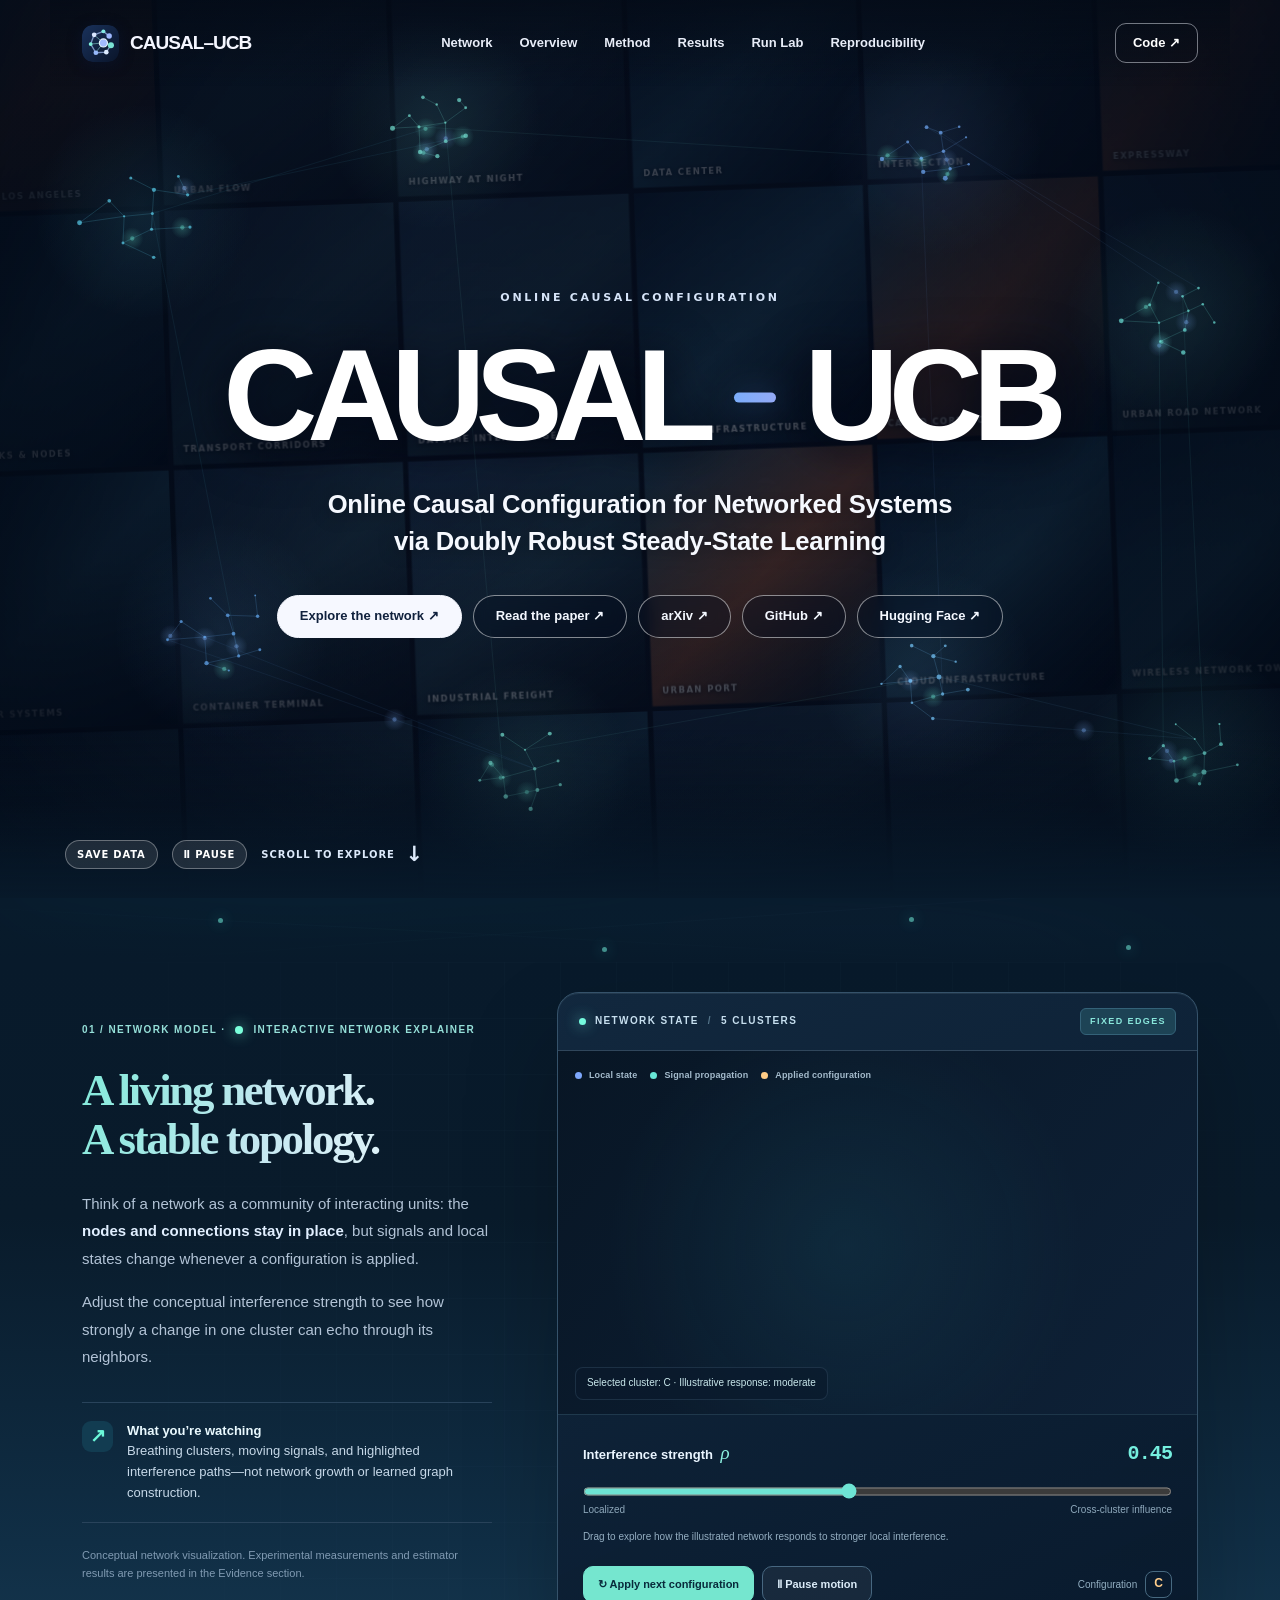
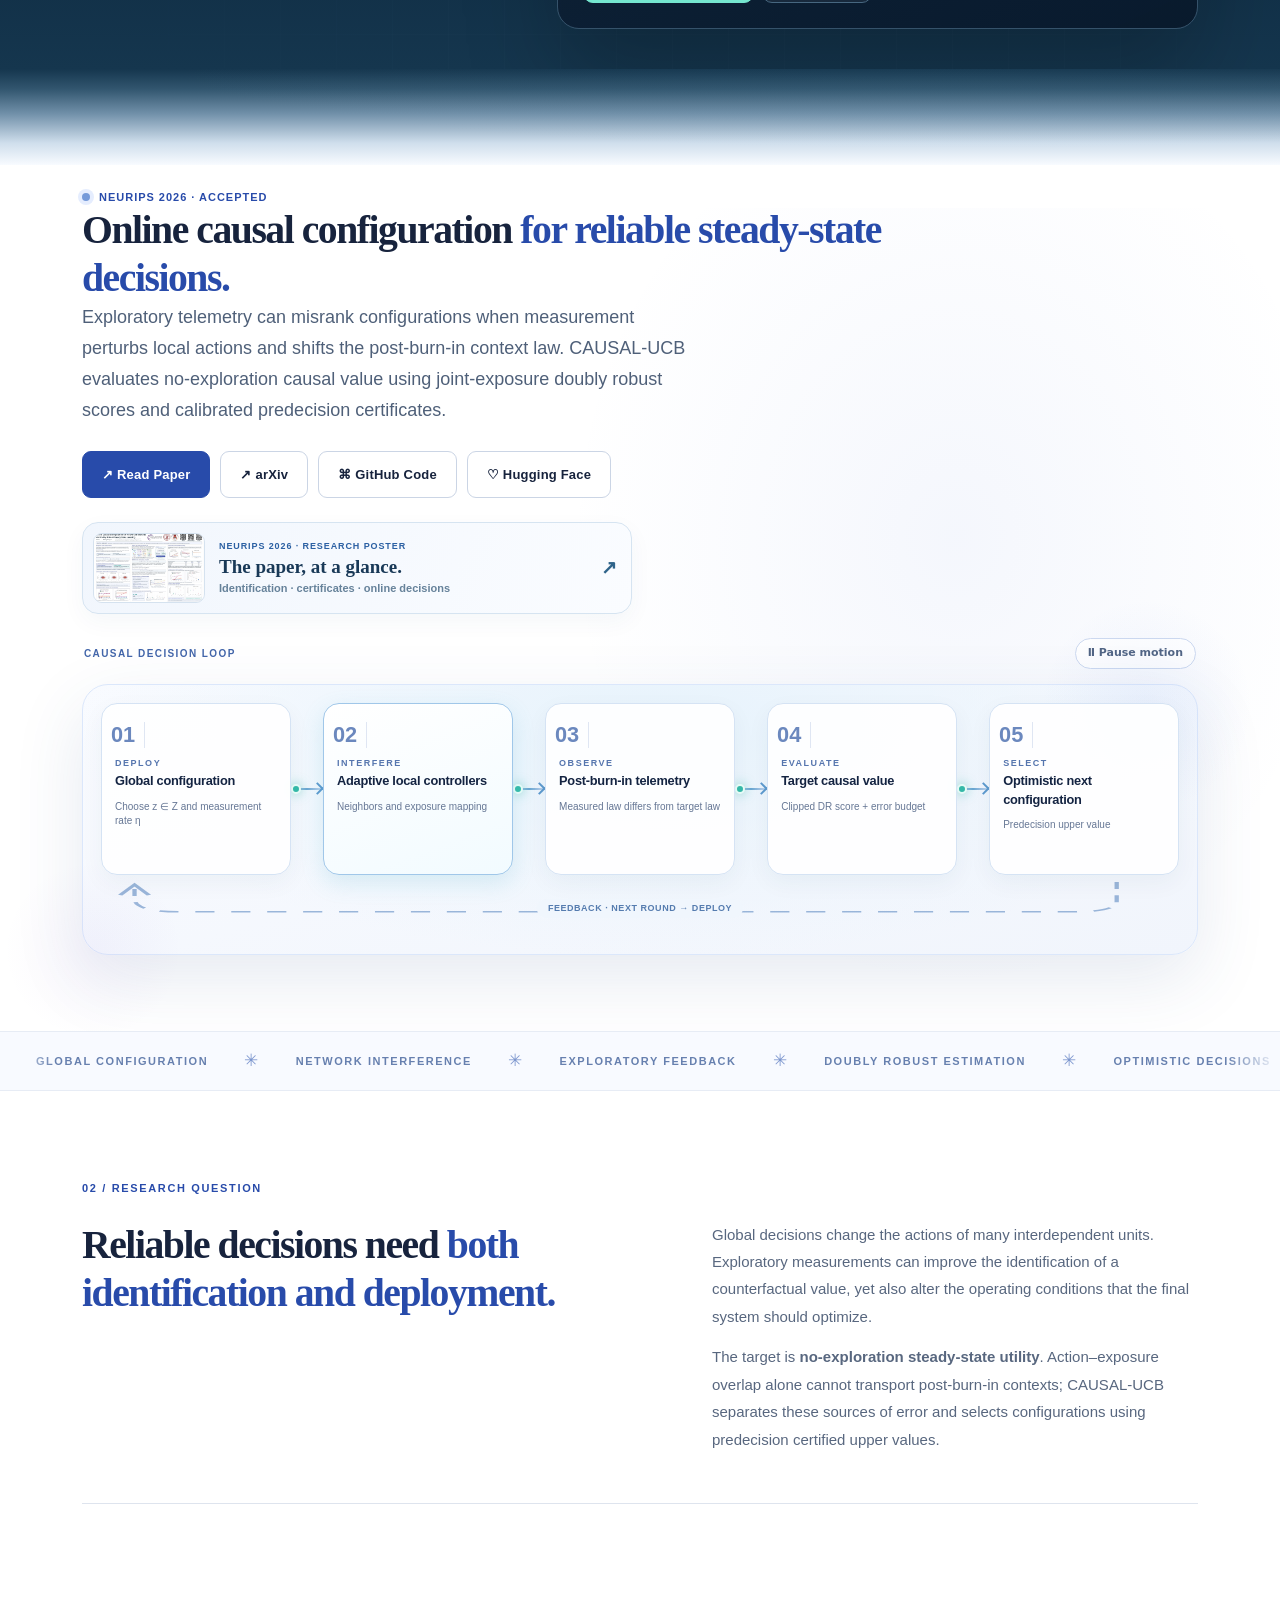
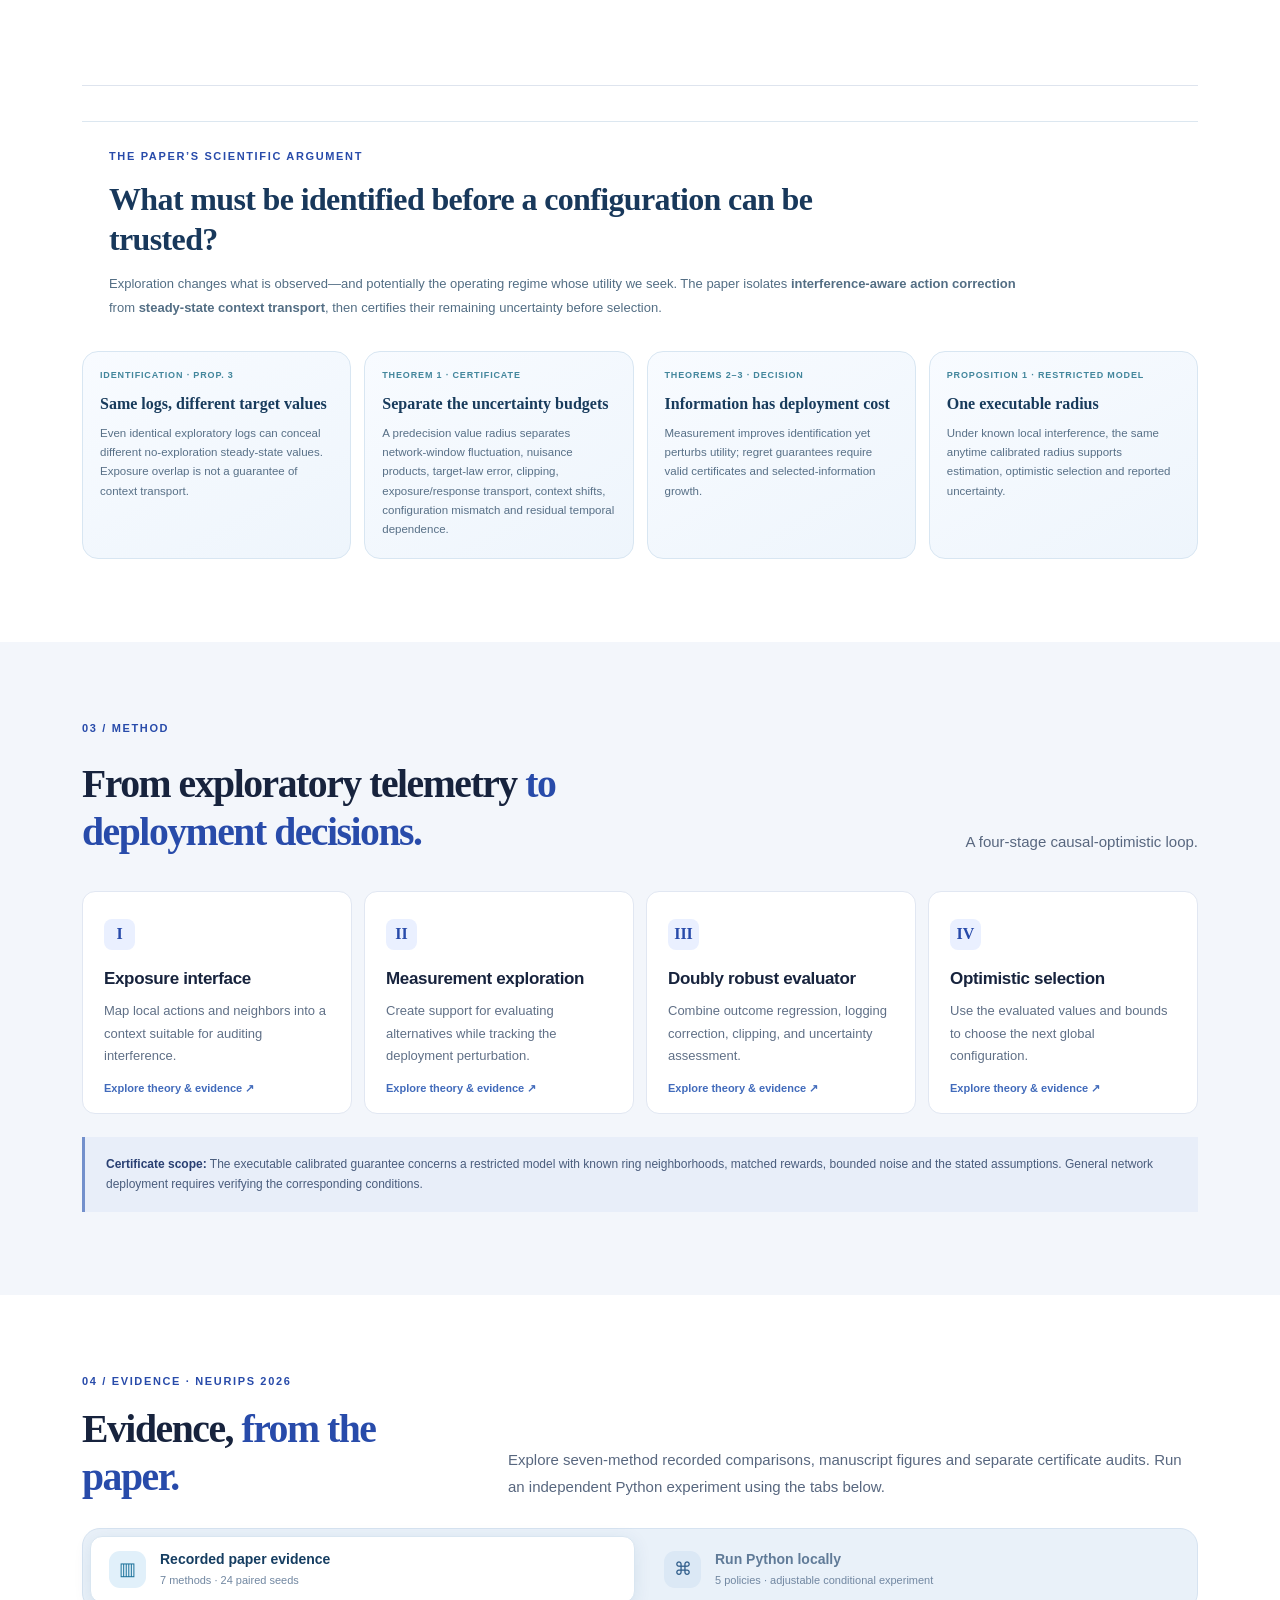
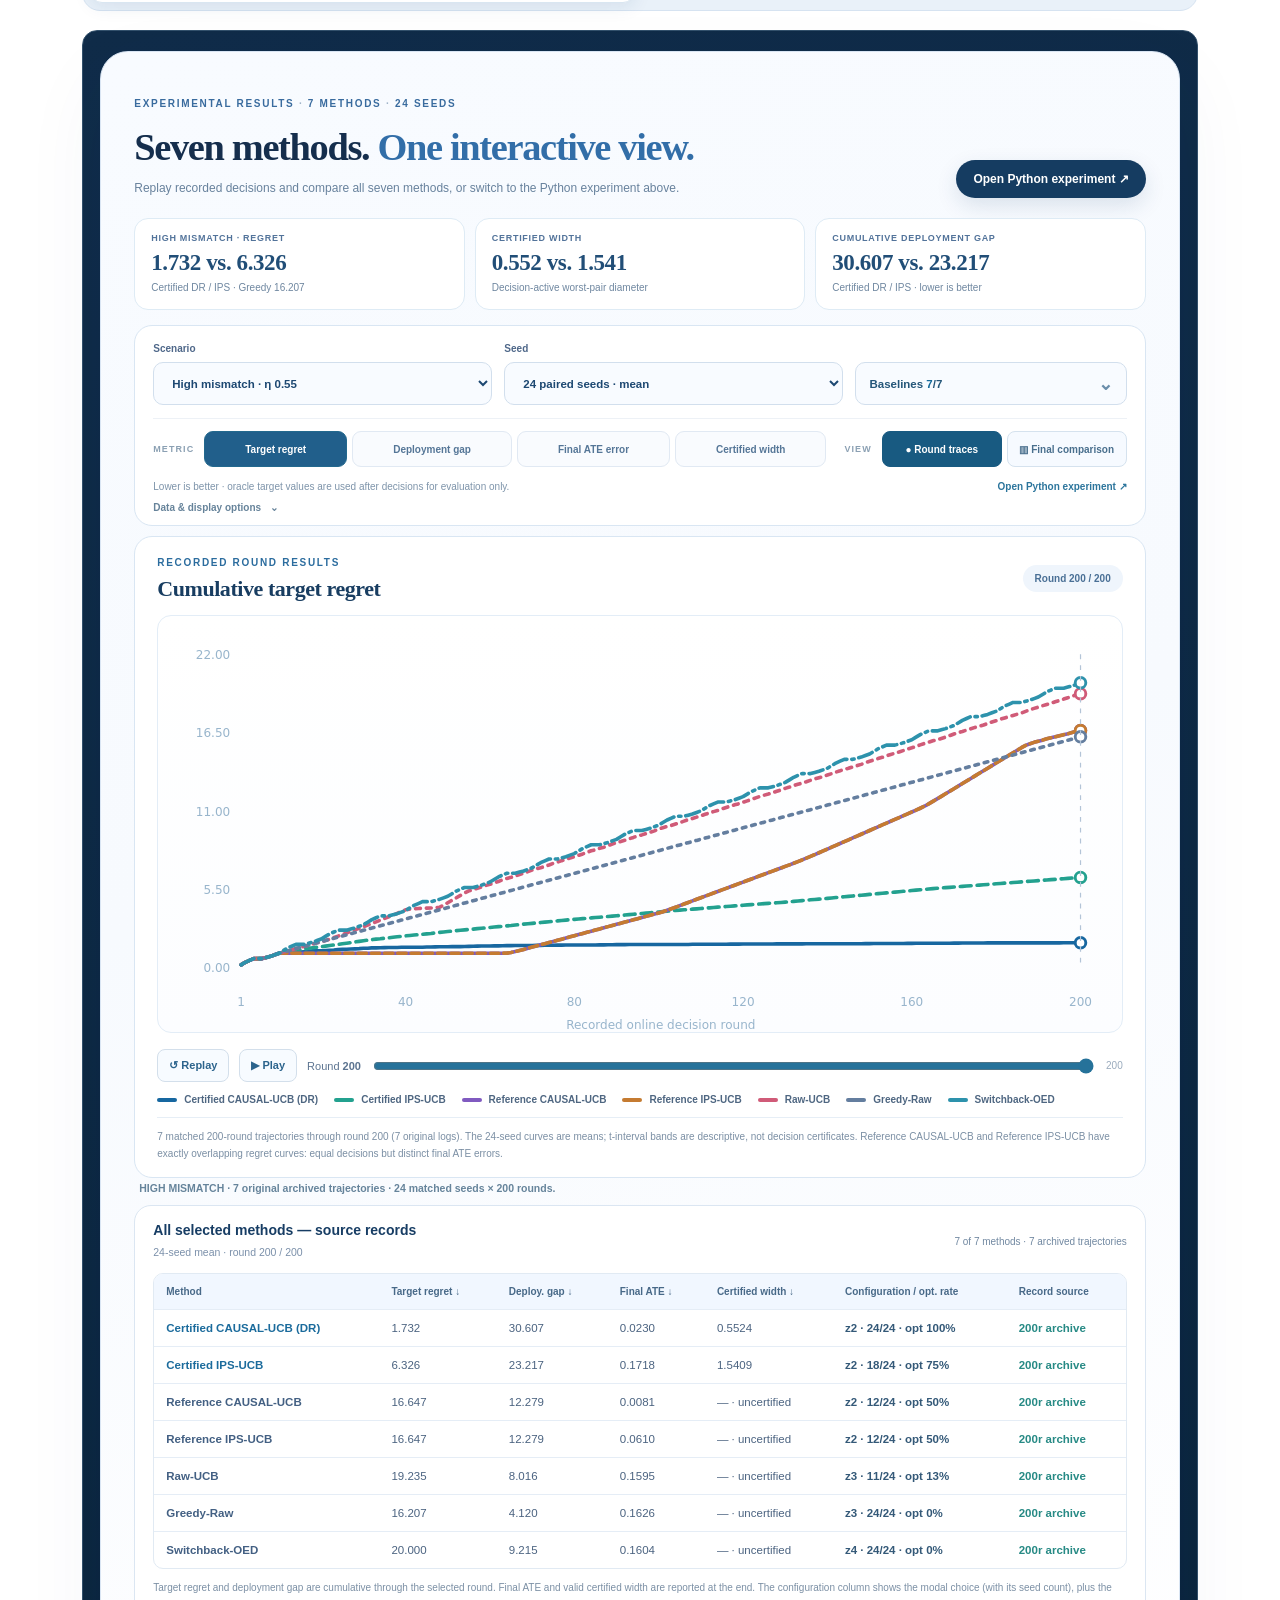
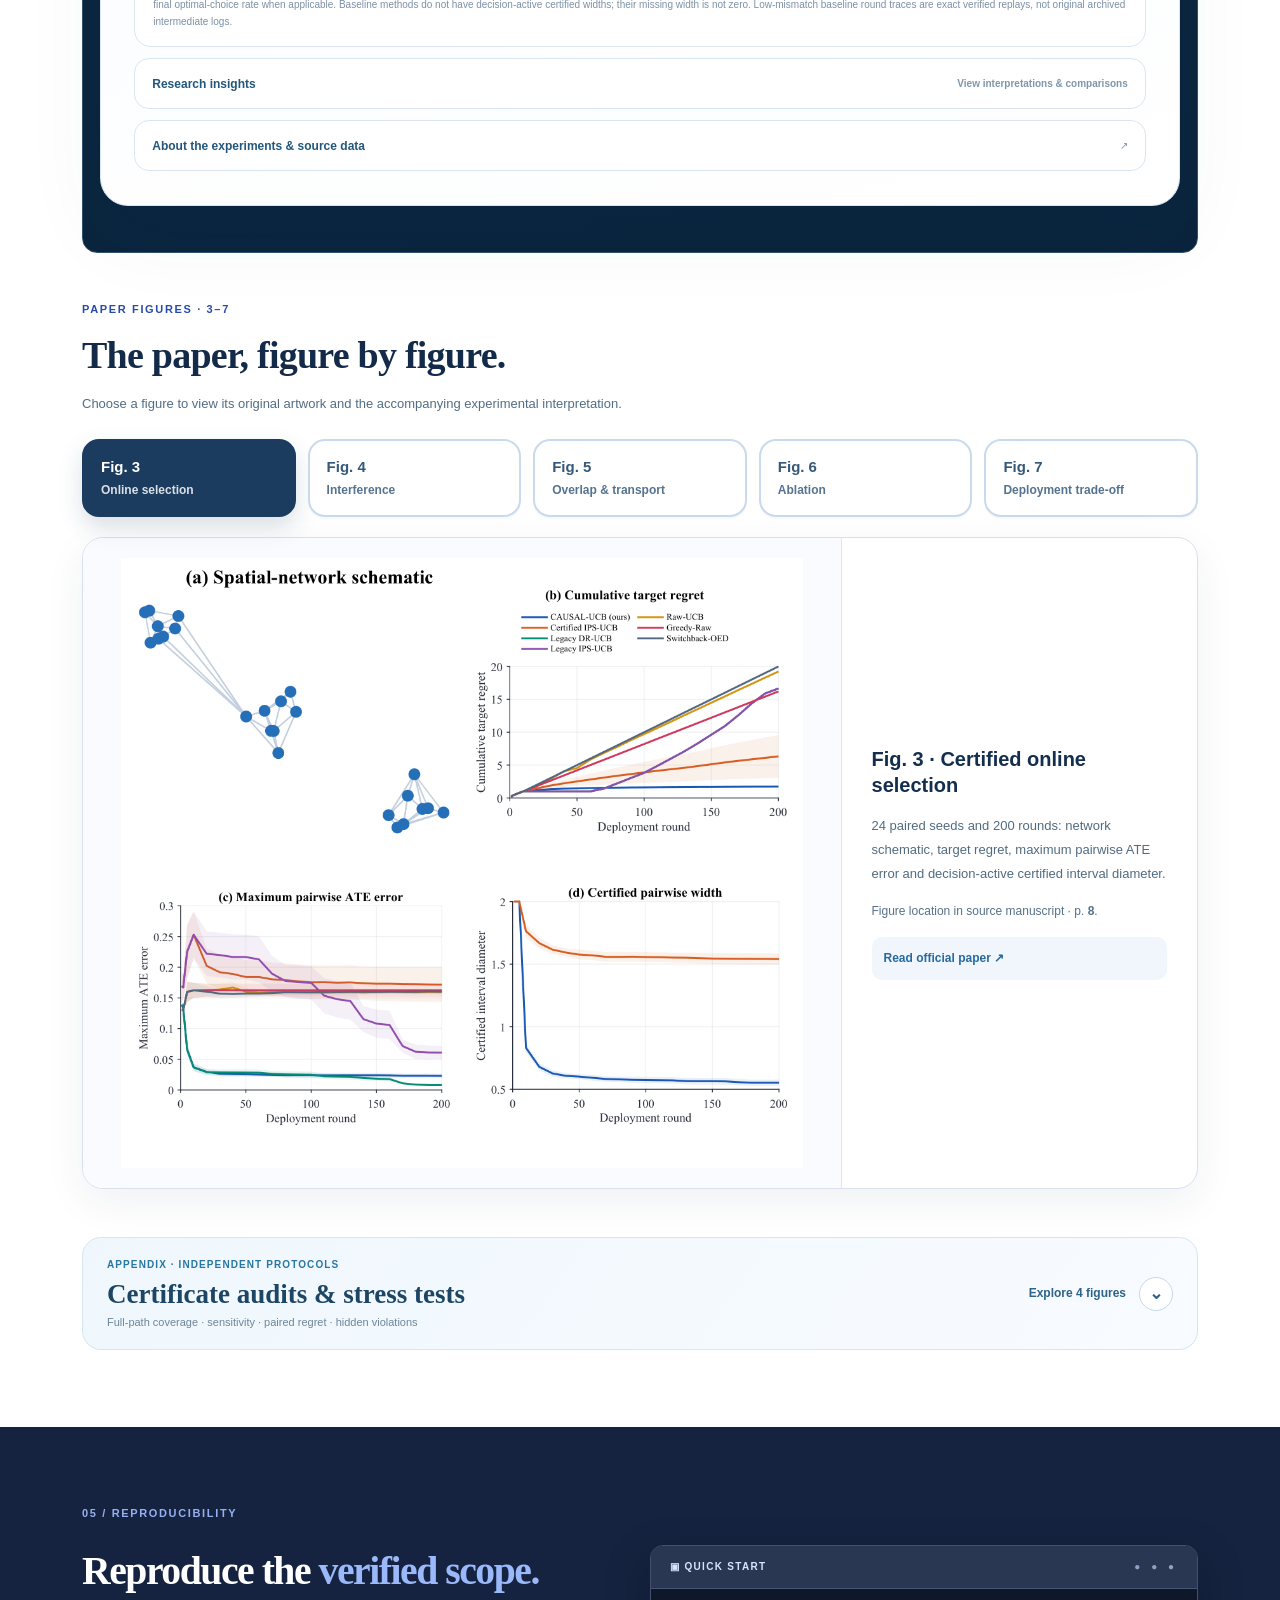
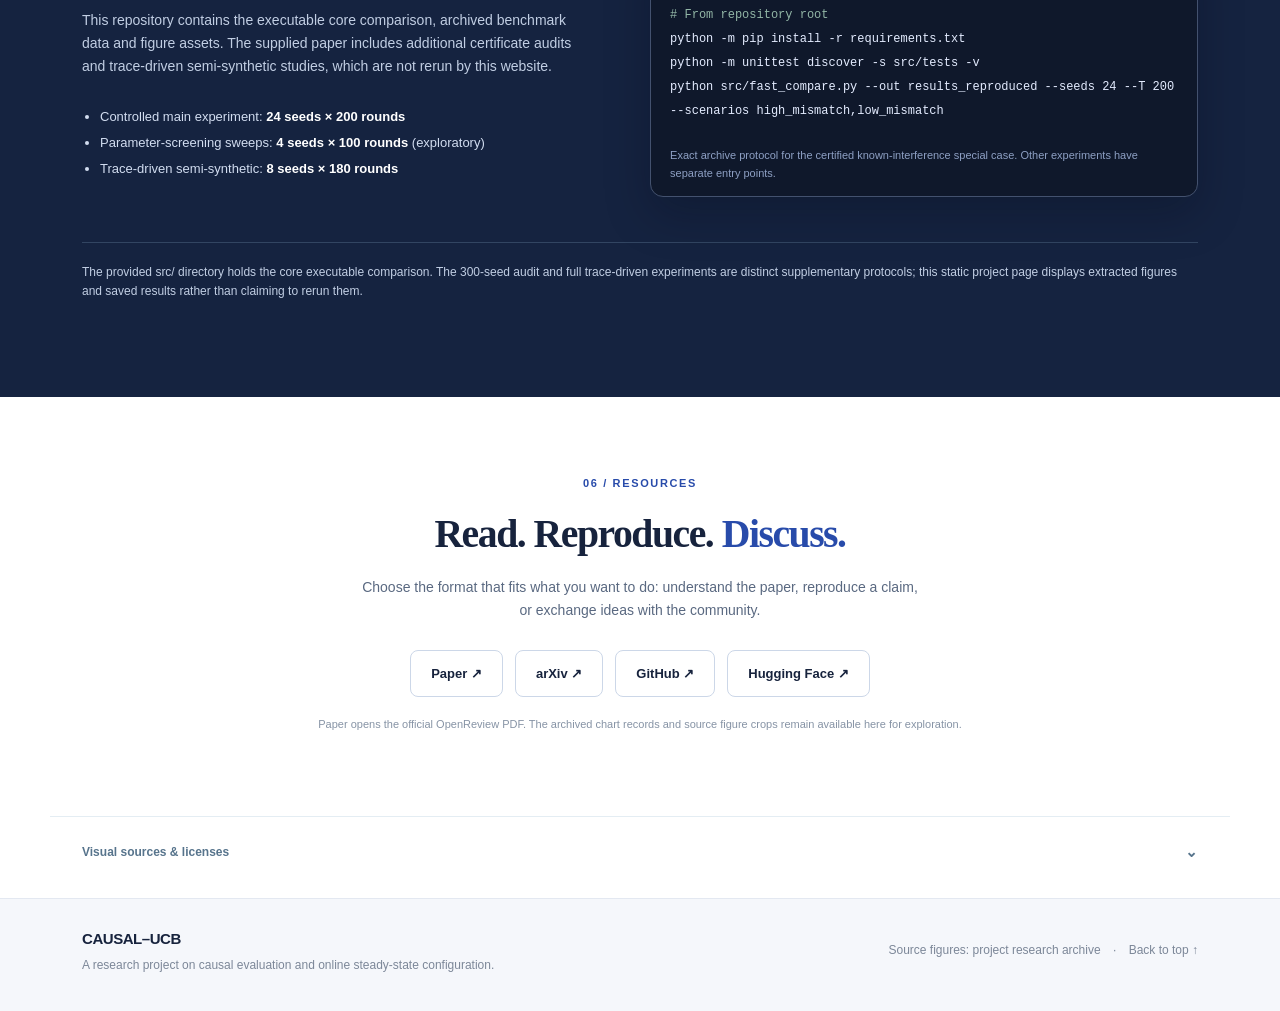
==== commit 64877c0c: "Add files via upload" ====
--- a/docs/index.html
+++ b/docs/index.html
@@ -14,7 +14,7 @@
 <script defer="" src="site-config.js"></script>
 <script defer="" src="site.js"></script>
 <script defer="" src="cluster.js"></script>
-<link href="method-detail.css" rel="stylesheet"/><script defer="True" src="method-detail.js"></script><link href="science-layout.css" rel="stylesheet"/><link href="lab.css" rel="stylesheet"/><script defer="" src="lab.js"></script><link href="research-experience.css" rel="stylesheet"/><script defer="" src="stage-highlight.js"></script><link href="benchmark-layout.css" rel="stylesheet"/><link href="benchmark-comparison.css" rel="stylesheet"/><link href="unified-evidence.css" rel="stylesheet"/><link href="figure-atlas.css" rel="stylesheet"/><script defer="" src="benchmark-comparison.js"></script><script defer="" src="ui-enhancements.js"></script><script defer="" src="figure-accessibility.js"></script><script defer="" src="figure-gallery.js"></script><script defer="" src="evidence-switch.js"></script><link href="editorial-polish.css" rel="stylesheet"/></head>
+<link href="method-detail.css" rel="stylesheet"/><script defer="True" src="method-detail.js"></script><link href="science-layout.css" rel="stylesheet"/><link href="lab.css" rel="stylesheet"/><script defer="" src="lab.js"></script><link href="research-experience.css" rel="stylesheet"/><script defer="" src="stage-highlight.js"></script><link href="benchmark-layout.css" rel="stylesheet"/><link href="benchmark-comparison.css" rel="stylesheet"/><link href="unified-evidence.css" rel="stylesheet"/><link href="figure-atlas.css" rel="stylesheet"/><script defer="" src="benchmark-records.js"></script><script defer="" src="ui-enhancements.js"></script><script defer="" src="figure-accessibility.js"></script><script defer="" src="figure-gallery.js"></script><script defer="" src="evidence-switch.js"></script><link href="editorial-polish.css" rel="stylesheet"/></head>
 <body>
 <div aria-hidden="true" class="reading-progress"><span id="reading-progress-fill"></span></div>
 <div class="banner"><span class="small-label">CAUSAL-UCB</span><span class="separator">/</span><span>NeurIPS 2026 · Steady-state causal decision making</span></div>
@@ -251,7 +251,7 @@
 </div>
 <div class="unified-toolbar-foot"><span id="archive-metric-explainer">Archived target regret from recorded online decisions.</span><a href="#live-lab">Open Python experiment ↗</a></div>
 <div class="unified-source-controls"><details class="unified-data-details"><summary>Data &amp; display options <span>⌄</span></summary><div class="unified-data-body"><label class="compare-ci-control"><input id="compare-show-ci" type="checkbox"/> Show descriptive 95% confidence bands</label>
-<div class="archive-downloads"><a download="" href="assets/certified-benchmark/cert_dr_all_rounds.csv">Certified round logs ↓</a><a download="" href="assets/certified-benchmark/reference_high_mismatch_5methods.csv.gz">Other 5 · high-mismatch logs ↓</a><a download="" href="assets/certified-benchmark/per_seed.csv">All 7 · per-seed finals ↓</a><button id="compare-download-selection" type="button">↓ Export selected results (CSV)</button></div>
+<div class="archive-downloads"><a download="" href="assets/certified-benchmark/cert_dr_all_rounds.csv">Original certified round logs ↓</a><a download="" href="assets/certified-benchmark/reference_high_mismatch_5methods.csv.gz">Original high-mismatch baselines ↓</a><a download="" href="assets/certified-benchmark/replayed_low_mismatch_5methods.csv.gz">Verified low-mismatch replay logs ↓</a><a download="" href="assets/certified-benchmark/per_seed.csv">All 7 · archived per-seed finals ↓</a><a download="" href="assets/certified-benchmark/seven_method_terminal_summary.csv">7-method summary (both regimes) ↓</a><button id="compare-download-rounds" type="button">↓ Export selected 200-round curves (CSV)</button><button id="compare-download-selection" type="button">↓ Export selected final results (CSV)</button></div>
 </div></details></div>
 </div>
 <div class="archive-visual">
@@ -259,16 +259,16 @@
 <div class="archive-chart-frame"><svg aria-label="Paper benchmark original archived results" id="archive-archive-plot" role="img" viewbox="0 0 800 340"><text fill="#607895" text-anchor="middle" x="400" y="168">Loading verified seven-method archive…</text></svg></div>
 <div class="archive-chart-playback"><button id="archive-replay" type="button">↺ Replay</button><button id="archive-play" type="button">▶ Play</button><label for="archive-round">Round <strong id="archive-round-current">200</strong></label><input aria-label="Archived round" id="archive-round" max="200" min="1" step="1" type="range" value="200"/><span>200</span></div>
 <div aria-label="Visible methods legend" class="archive-legend" id="compare-dynamic-legend"></div>
-<div class="archive-chart-foot" id="archive-chart-note">All plotted values are original archived observations or 24-seed summaries; no synthetic intermediate curves are generated.</div>
+<div class="archive-chart-foot" id="archive-chart-note">All seven methods show matched 200-round results; the five low-mismatch baseline traces are exact verified replays.</div>
 </div>
 </div>
 <div aria-live="polite" class="unified-chart-status" id="compare-source-coverage">Loading original results…</div>
-<div class="archive-records"><div class="archive-records-heading"><div><b>All selected methods — source records</b><small id="archive-table-subhead">24 paired seeds · round 200</small></div><span id="compare-table-badge">7 methods · 24 seeds · 200 rounds</span></div><div class="archive-table-overflow"><table><thead><tr><th>Method</th><th>Target regret ↓</th><th>Deploy. gap ↓</th><th>Final ATE ↓</th><th>Certified width ↓</th><th>Selected configuration</th><th>Available record</th></tr></thead><tbody id="archive-record-body"><tr><td colspan="7">Loading original records…</td></tr></tbody></table></div><p class="archive-table-note">At an intermediate round, non-certified Low Mismatch trajectories are unavailable: “—” means <strong>not logged</strong>, never zero. Final ATE and valid certified width appear only at the terminal summary. A width for non-certified methods must not be interpreted as a valid decision-active certificate.</p></div>
+<div class="archive-records"><div class="archive-records-heading"><div><b>All selected methods — source records</b><small id="archive-table-subhead">24 paired seeds · round 200</small></div><span id="compare-table-badge">7 methods · 24 seeds · 200 rounds</span></div><div class="archive-table-overflow"><table><thead><tr><th>Method</th><th>Target regret ↓</th><th>Deploy. gap ↓</th><th>Final ATE ↓</th><th>Certified width ↓</th><th>Configuration / opt. rate</th><th>Record source</th></tr></thead><tbody id="archive-record-body"><tr><td colspan="7">Loading original records…</td></tr></tbody></table></div><p class="archive-table-note">Target regret and deployment gap are cumulative through the selected round. Final ATE and valid certified width are reported at the end. The configuration column shows the modal choice (with its seed count), plus the final optimal-choice rate when applicable. Baseline methods do not have decision-active certified widths; their missing width is not zero. Low-mismatch baseline round traces are exact verified replays, not original archived intermediate logs.</p></div>
 <details class="unified-insights"><summary>Research insights <span>View interpretations &amp; comparisons</span></summary><div class="archive-interpretation"><div><span class="archive-overline">PAIRED-SEED INTERPRETATION</span><h4 id="archive-interp-title">Decision advantage is conditional, not universal.</h4><p id="archive-paired-result">Loading paired seed results…</p></div><div><span class="archive-overline">DECISION-ESTIMATION GAP</span><p id="archive-estimation-result">Loading reference-policy comparison…</p></div><div><span class="archive-overline">RELIABILITY &amp; COST</span><p id="archive-cost-result">Loading deployment trade-offs…</p></div></div>
 </details>
 <details class="unified-methodology"><summary>About the experiments &amp; source data <span>↗</span></summary>
-<p>High mismatch has saved 200-round trajectories for all seven methods. Low mismatch has trajectories for the two certified methods and final results for the other five. Values without saved traces are never interpolated. The live browser experiment below uses a smaller conditional implementation, while this chart replays archived paper results.</p>
-<div class="archive-provenance"><div><strong>Protocol &amp; provenance</strong><p>Original frozen SYN 2026-10-20 · known sparse ring and matched-noise assumptions · fixed exploration · 24 paired seeds × 200 rounds. Certified curves come from <code>cert_dr_all_rounds.csv</code>. High-mismatch curves for the other five methods come from the exact archived <code>reference/main_per_round.csv.gz</code> and were cross-checked against <code>per_seed.csv</code>. Low-mismatch reference results are terminal-only. All terminal values come from <code>per_seed.csv</code> and <code>summary.csv</code>; paired intervals come from <code>paired_regret_95CI.csv</code>. No browser-side retraining in this panel.</p></div><div><a href="assets/certified-benchmark/protocol.json" rel="noopener" target="_blank">Read protocol ↗</a><a href="assets/certified-benchmark/SOURCE_SHA256.json" rel="noopener" target="_blank">Verify SHA-256 ↗</a><a href="#live-lab">Open Python experiment ↗</a></div></div>
+<p>Both mismatch regimes now contain 200-round trajectories for all seven methods, at 24 matched seeds. High mismatch and the two low-mismatch certified traces come from the original archive; the five other low-mismatch traces were deterministically reproduced from the frozen driver, with all 168 policy decision hashes and terminal metrics verified. They are newly replayed data, not independently archived round logs. The browser Python Lab is a separate conditional experiment.</p>
+<div class="archive-provenance"><div><strong>Protocol &amp; provenance</strong><p>Original frozen SYN 2026-10-20 · known sparse ring and matched-noise assumptions · fixed exploration · 24 paired seeds × 200 rounds. Certified curves come from <code>cert_dr_all_rounds.csv</code>. High-mismatch curves for the other five methods come from the exact archived <code>reference/main_per_round.csv.gz</code> and were cross-checked against <code>per_seed.csv</code>. Low-mismatch reference round histories were newly replayed with the same generator and seeds and validated against the original <code>per_seed.csv</code> terminal values and decision hashes. See <code>replayed_low_mismatch_audit.json</code>. All displayed terminal values still come from <code>per_seed.csv</code> and <code>summary.csv</code>; paired intervals come from <code>paired_regret_95CI.csv</code>. No browser-side retraining occurs in this panel.</p></div><div><a href="assets/certified-benchmark/protocol.json" rel="noopener" target="_blank">Read protocol ↗</a><a href="assets/certified-benchmark/SOURCE_SHA256.json" rel="noopener" target="_blank">Original source SHA-256 ↗</a><a href="assets/certified-benchmark/replayed_low_mismatch_audit.json" rel="noopener" target="_blank">Replay verification report ↗</a><a href="#live-lab">Open Python experiment ↗</a></div></div>
 </details>
 </div></div><section aria-labelledby="evidence-tab-python" class="lab-section evidence-panel" hidden="" id="live-lab" role="tabpanel">
 <div class="lab-shell"><div class="lab-eyebrow">BROWSER EXPERIMENT</div>
--- a/docs/benchmark-comparison.css
+++ b/docs/benchmark-comparison.css
@@ -51,3 +51,10 @@
 @media(max-width:1150px){#cert-benchmark .compare-board{grid-template-columns:minmax(255px,300px) minmax(0,1fr)}}
 @media(max-width:930px){#cert-benchmark .compare-board{grid-template-columns:minmax(0,1fr)}#cert-benchmark .compare-board .archive-controls{display:grid;grid-template-columns:repeat(2,minmax(0,1fr));gap:12px}#cert-benchmark .compare-controls-header,#cert-benchmark .compare-method-select,#cert-benchmark .archive-metrics,#cert-benchmark .compare-view-buttons,#cert-benchmark .compare-ci-control,#cert-benchmark .archive-help,#cert-benchmark .compare-source-coverage,#cert-benchmark .archive-downloads{grid-column:1/-1}#cert-benchmark .compare-method-list{grid-template-columns:repeat(2,minmax(0,1fr))}#cert-benchmark .compare-board .archive-control{margin:0}#cert-benchmark .compare-board .archive-downloads{display:flex;gap:14px;flex-wrap:wrap}#cert-benchmark #compare-download-selection{width:auto}#cert-benchmark .archive-chart-frame svg{min-height:225px}}
 @media(max-width:620px){#cert-benchmark .compare-mode-strip{padding:13px}#cert-benchmark .compare-mode-strip a{width:100%}#cert-benchmark .compare-board .archive-controls{grid-template-columns:1fr;padding:13px}#cert-benchmark .compare-method-list{grid-template-columns:1fr}#cert-benchmark .compare-presets button{flex:1}#cert-benchmark .archive-chart-frame svg{min-height:180px}#cert-benchmark .compare-board .archive-downloads{display:grid}#cert-benchmark #compare-download-selection{width:100%}}
+
+/* Reproduced low-mismatch baseline provenance */
+#cert-benchmark .compare-source-replay{color:#7958a6;font-weight:760}
+#cert-benchmark .compare-config-cell{color:#345978;font-weight:700;white-space:nowrap}
+#cert-benchmark .archive-records-heading>span{max-width:42%;text-align:right;line-height:1.5}
+#cert-benchmark #compare-download-rounds{width:100%;border-radius:8px;border:1px solid #bbd7e7;background:#edf9fb;padding:10px;color:#246b8f;font:770 10px/1.4 Inter,Arial,sans-serif;cursor:pointer;text-align:left}
+#cert-benchmark .compare-method-option small{font-variant-numeric:tabular-nums}
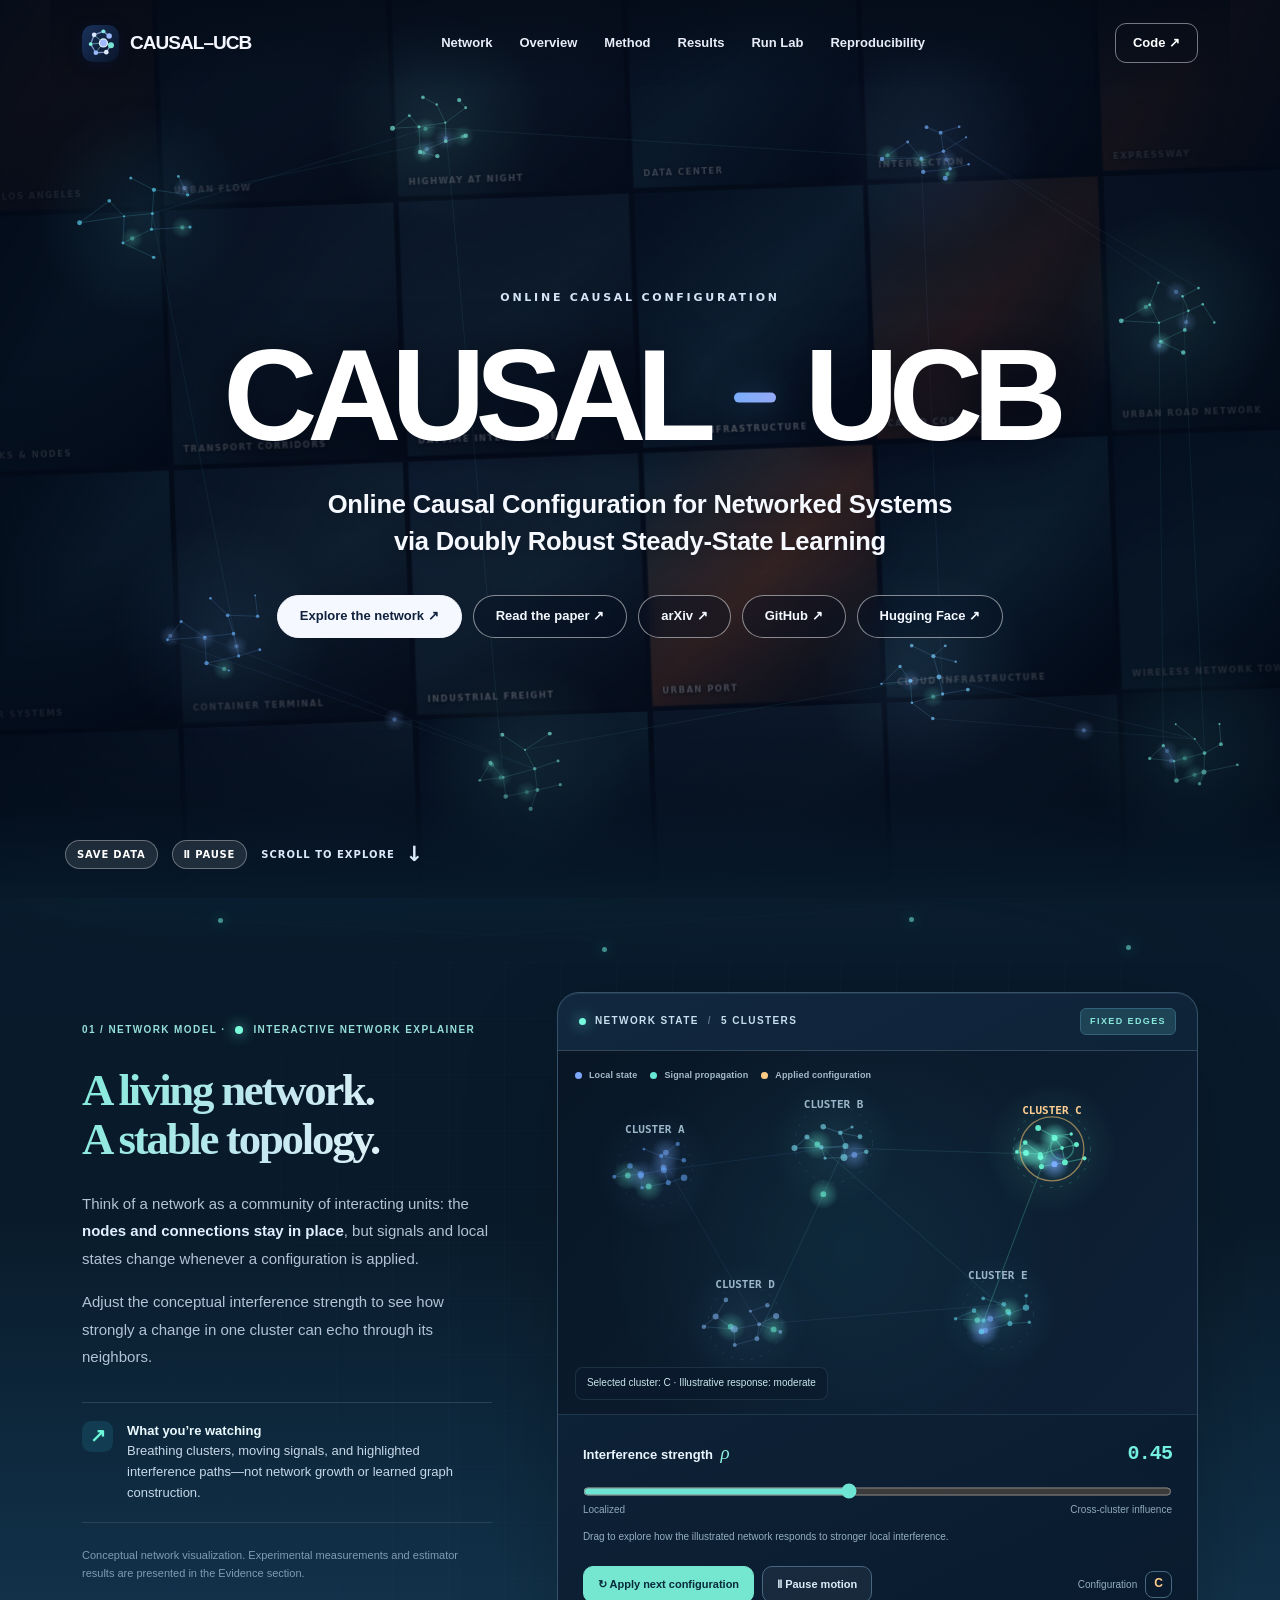
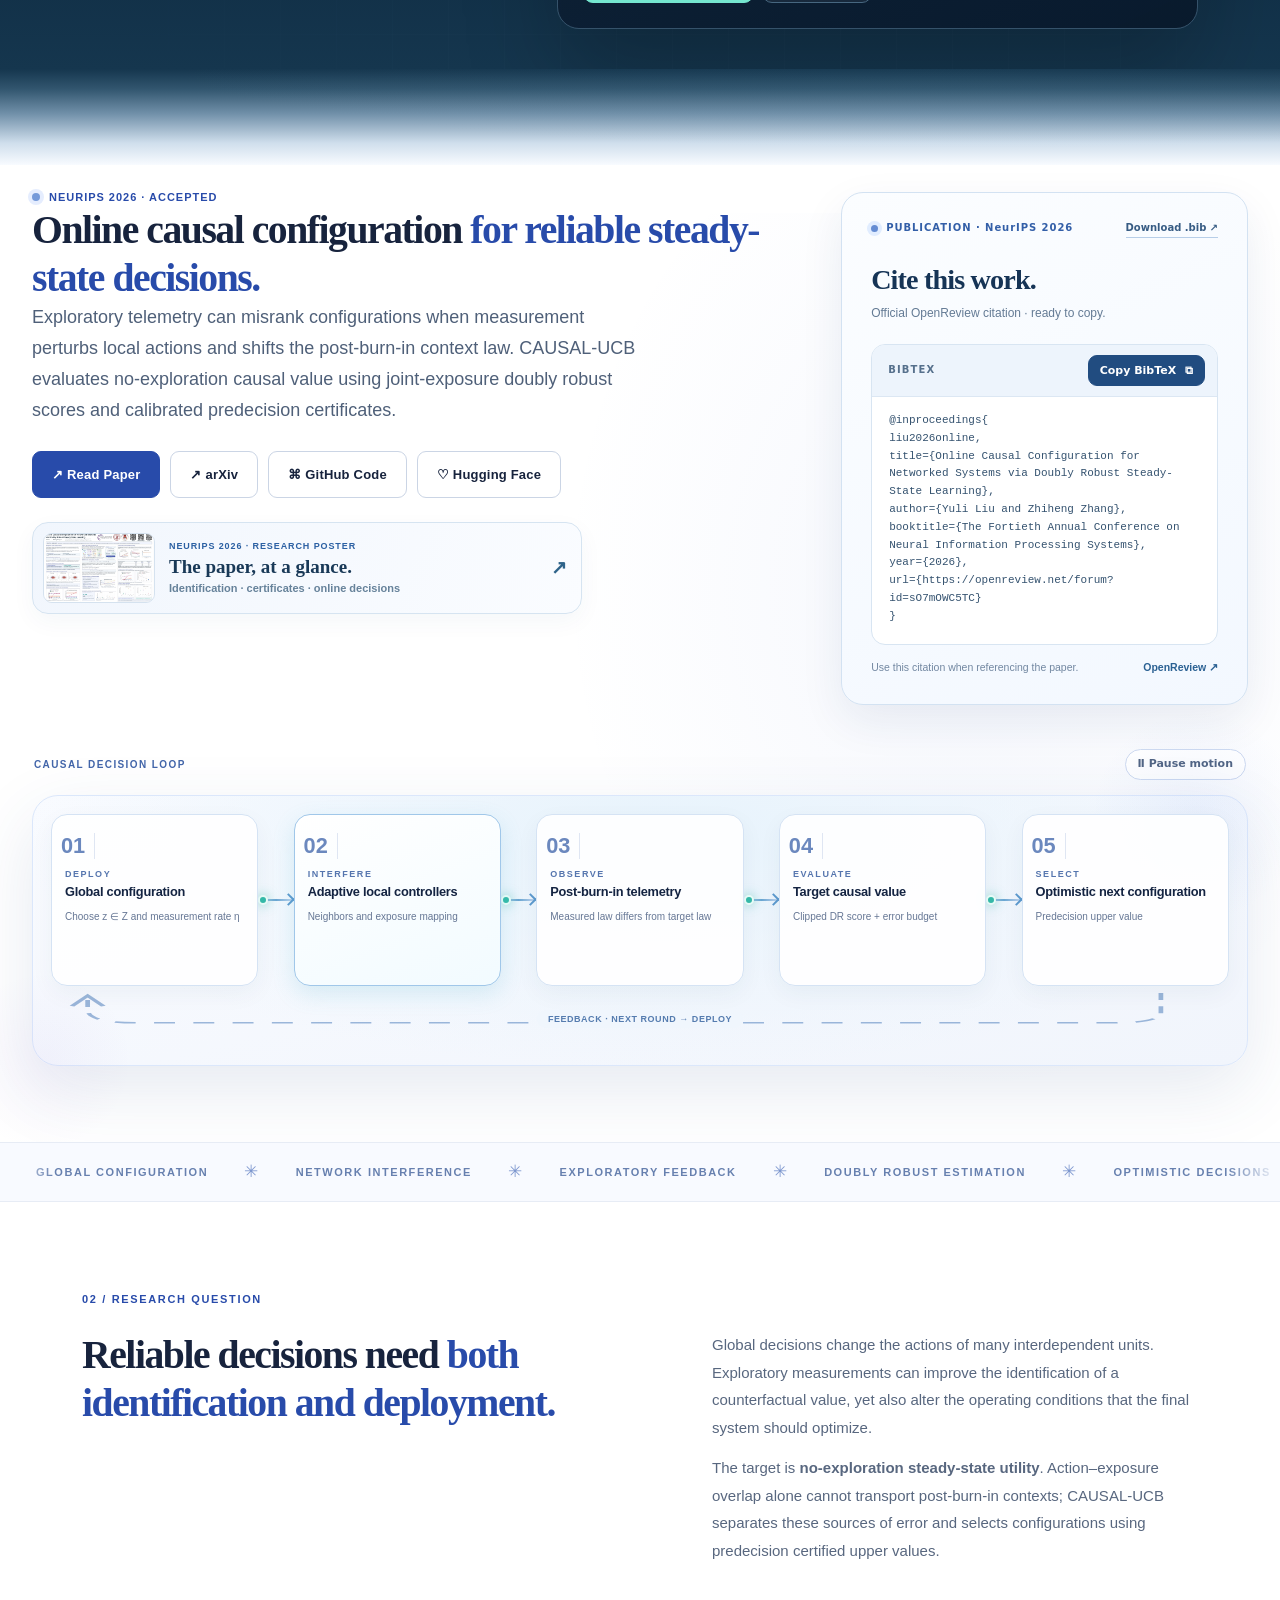
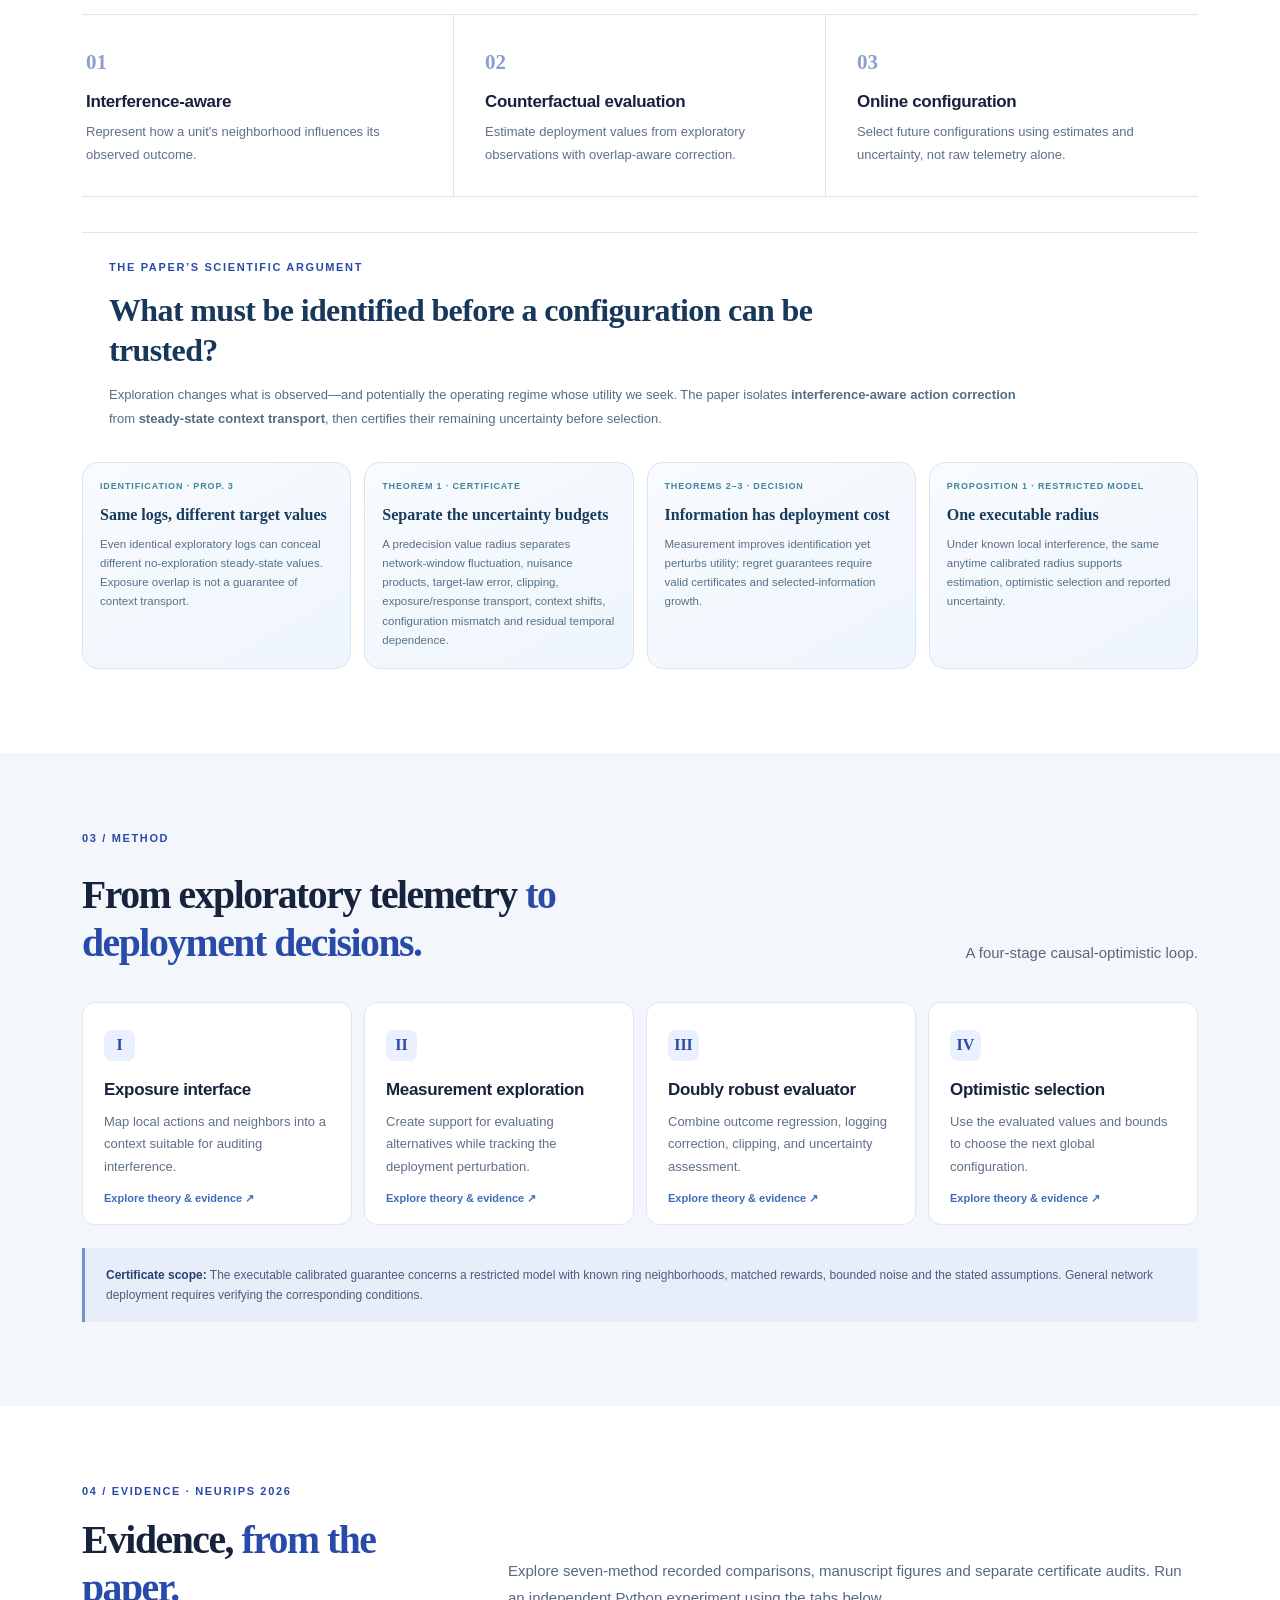
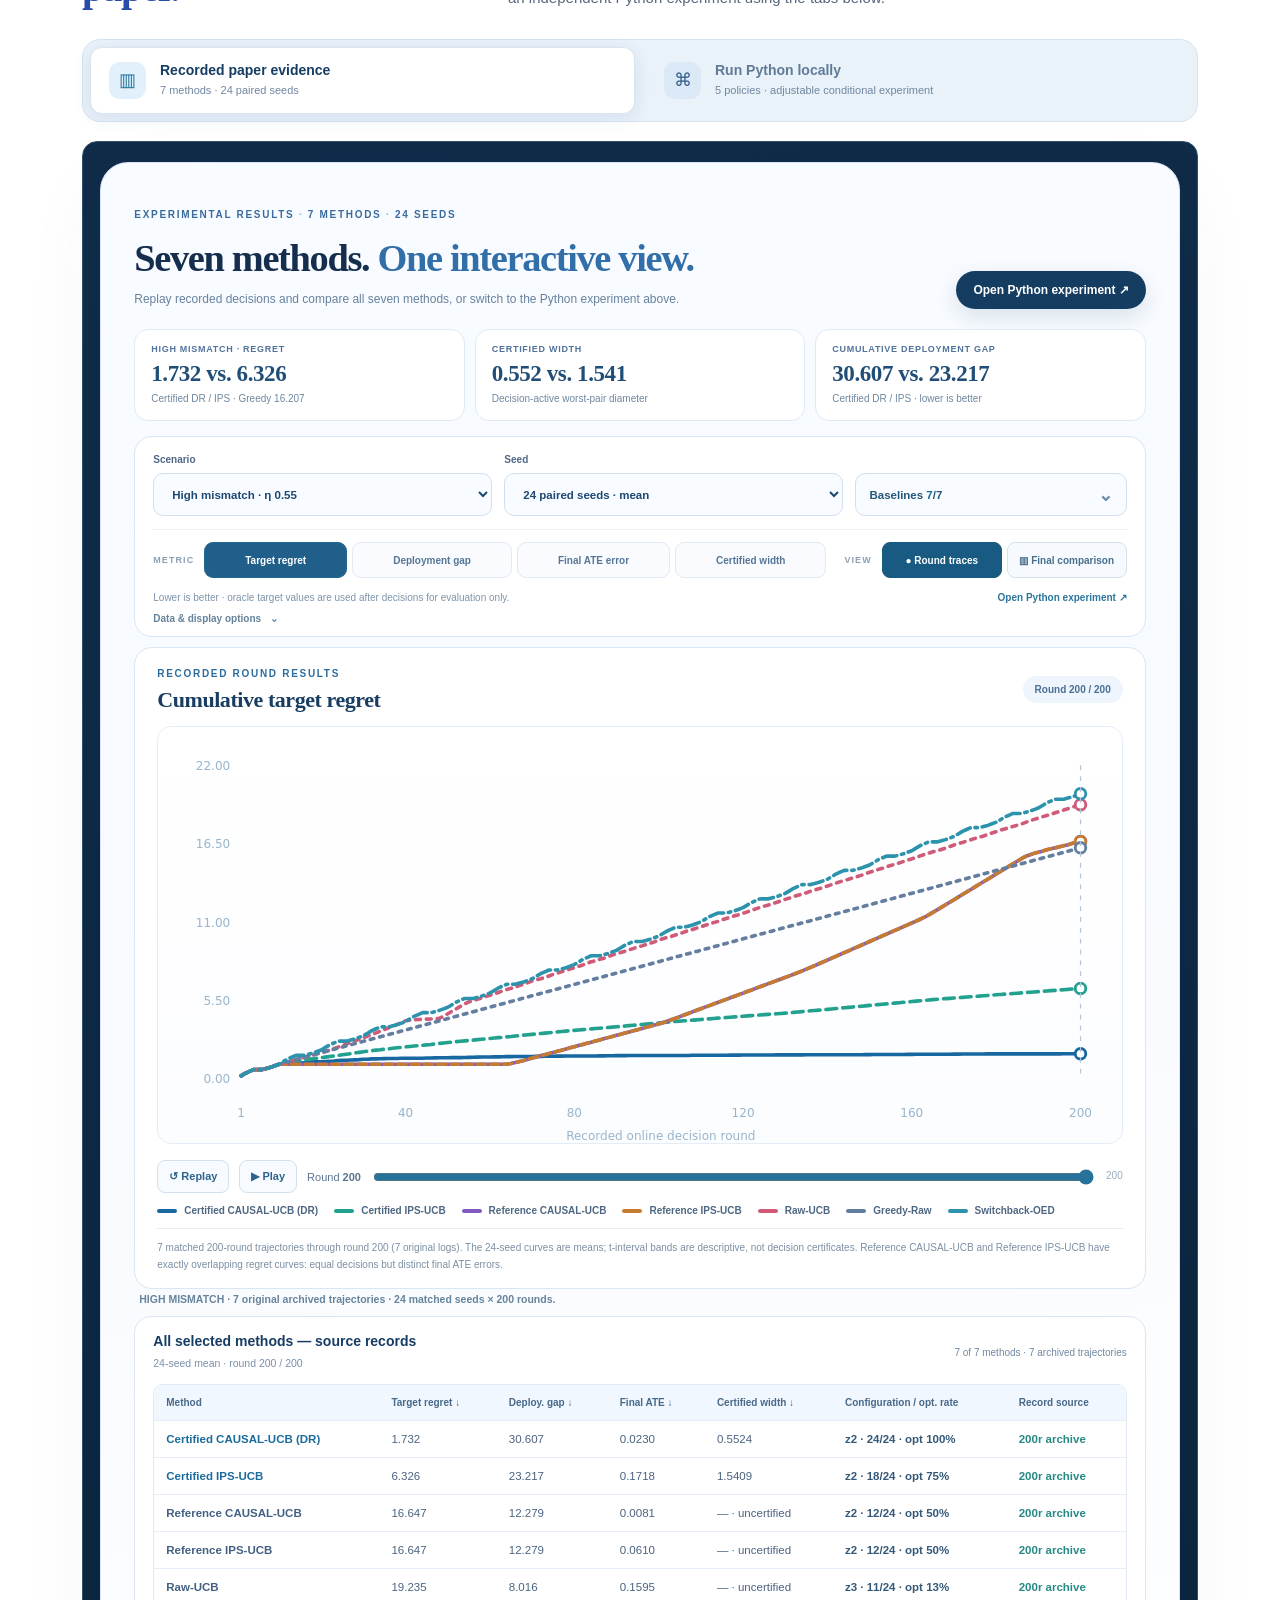
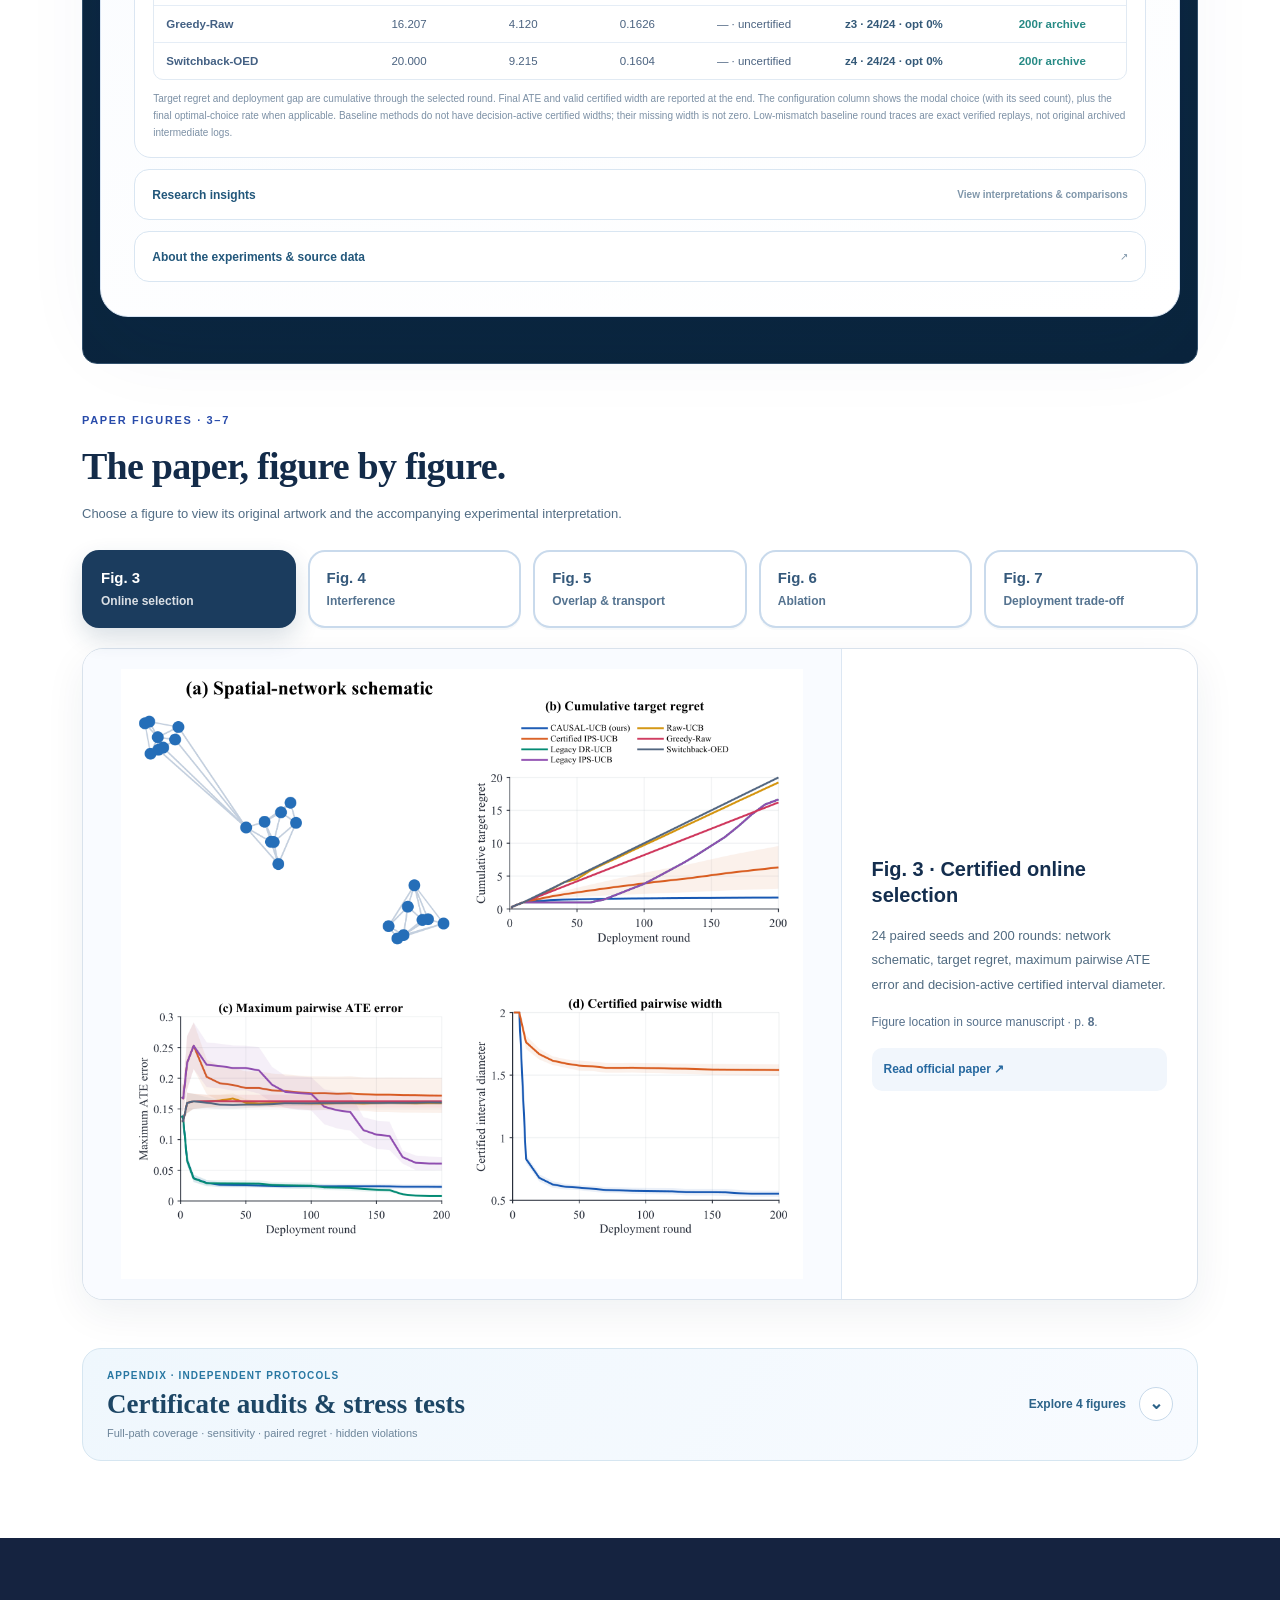
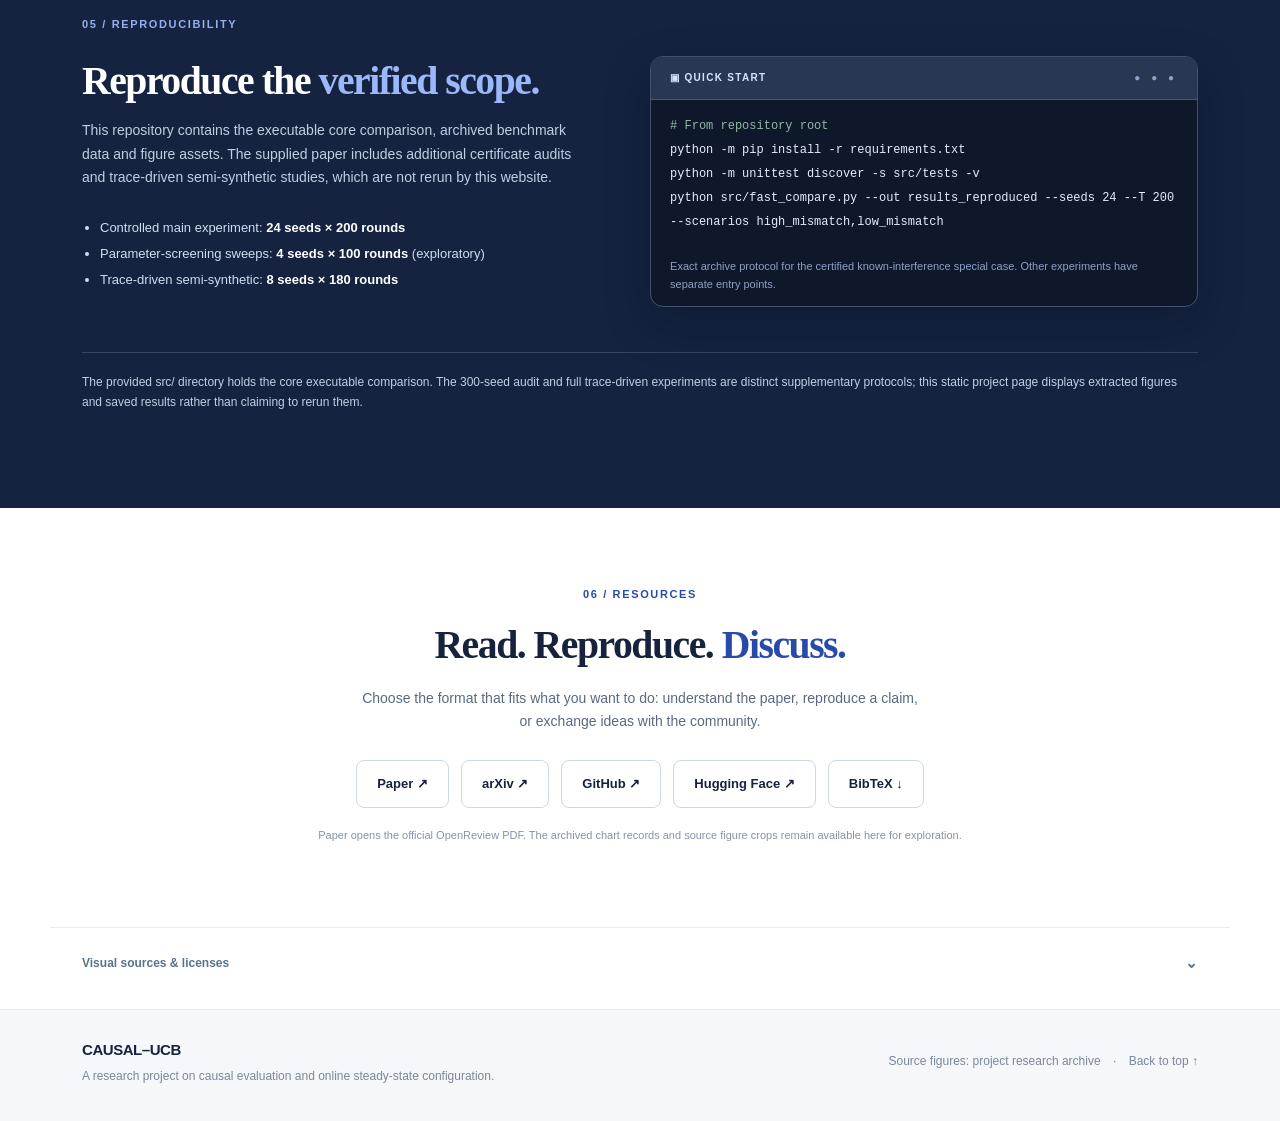
==== commit 4b56380b: "Add files via upload" ====
--- a/docs/index.html
+++ b/docs/index.html
@@ -11,17 +11,56 @@
 <link href="style.css" rel="stylesheet"/>
 <link href="cluster.css" rel="stylesheet"/>
 <link href="network-visual.css" rel="stylesheet"/>
-<script defer="" src="site-config.js"></script>
+<script defer="" src="site-config.js?links=public"></script>
 <script defer="" src="site.js"></script>
 <script defer="" src="cluster.js"></script>
-<link href="method-detail.css" rel="stylesheet"/><script defer="True" src="method-detail.js"></script><link href="science-layout.css" rel="stylesheet"/><link href="lab.css" rel="stylesheet"/><script defer="" src="lab.js"></script><link href="research-experience.css" rel="stylesheet"/><script defer="" src="stage-highlight.js"></script><link href="benchmark-layout.css" rel="stylesheet"/><link href="benchmark-comparison.css" rel="stylesheet"/><link href="unified-evidence.css" rel="stylesheet"/><link href="figure-atlas.css" rel="stylesheet"/><script defer="" src="benchmark-records.js"></script><script defer="" src="ui-enhancements.js"></script><script defer="" src="figure-accessibility.js"></script><script defer="" src="figure-gallery.js"></script><script defer="" src="evidence-switch.js"></script><link href="editorial-polish.css" rel="stylesheet"/></head>
+<link href="method-detail.css" rel="stylesheet"/><script defer="True" src="method-detail.js"></script><link href="science-layout.css" rel="stylesheet"/><link href="lab.css" rel="stylesheet"/><script defer="" src="lab.js"></script><link href="research-experience.css" rel="stylesheet"/><script defer="" src="stage-highlight.js"></script><link href="benchmark-layout.css" rel="stylesheet"/><link href="benchmark-comparison.css" rel="stylesheet"/><link href="unified-evidence.css" rel="stylesheet"/><link href="figure-atlas.css" rel="stylesheet"/><script defer="" src="benchmark-records.js"></script><script defer="" src="ui-enhancements.js"></script><script defer="" src="figure-accessibility.js"></script><script defer="" src="figure-gallery.js"></script><script defer="" src="evidence-switch.js"></script><link href="editorial-polish.css" rel="stylesheet"/><style id="hero-citation-style">
+/* Full-width workflow below a balanced scientific introduction and citation card. */
+#research-intro.hero { max-width:1480px; display:grid!important; grid-template-columns:minmax(0,1.88fr) minmax(330px,1fr)!important; column-gap:clamp(24px,3.5vw,56px)!important; row-gap:42px!important; align-items:start!important; }
+#research-intro .hero-headline { width:100%!important; max-width:none!important; min-width:0; }
+#research-intro .hero-aside { grid-column:1 / -1; width:100%!important; max-width:none!important; margin-top:2px!important; }
+#research-intro .hero-citation-card { grid-column:2; grid-row:1; min-width:0; margin-top:4px; scroll-margin-top:28px; padding:clamp(20px,2.25vw,30px); border:1px solid #d3e2f2; border-radius:22px; background:linear-gradient(155deg,#fbfdff 0%,#f3f8ff 100%); box-shadow:0 16px 44px rgba(25,56,98,.08); color:#183759; }
+.hero-citation-overline { display:flex; align-items:flex-start; justify-content:space-between; gap:10px; font:800 10px/1.35 ui-sans-serif,system-ui,sans-serif; letter-spacing:.095em; color:#335fa8; }
+.hero-citation-overline>span {display:inline-flex;gap:8px;align-items:center}
+.hero-citation-dot {width:7px;height:7px;background:#648cd3;border-radius:50%;box-shadow:0 0 0 4px #e1edff;flex:none}
+.hero-citation-overline a { font-size:10px;letter-spacing:0;color:#375c84;text-decoration:none;white-space:nowrap;padding-bottom:2px;border-bottom:1px solid #b7cee8; }
+.hero-citation-overline a:hover,.hero-citation-overline a:focus-visible {color:#254bae;border-color:#254bae}
+.hero-citation-card h3 {font:700 clamp(24px,2.2vw,31px)/1.17 Georgia,serif;letter-spacing:-.03em;margin:26px 0 7px;color:#163456}
+.hero-citation-intro {color:#647b95;font-size:12px;line-height:1.5;margin:0 0 22px}
+.hero-citation-codebox {border:1px solid #d8e5f2;border-radius:14px;overflow:hidden;background:#fff}
+.hero-citation-codebar {display:flex;align-items:center;justify-content:space-between;gap:12px;padding:10px 12px 10px 16px;background:#edf4fc;border-bottom:1px solid #dce7f3}
+.hero-citation-codebar>span {font:800 10px/1.4 ui-sans-serif,system-ui,sans-serif;letter-spacing:.115em;color:#56708c}
+.hero-citation-copy {appearance:none;display:inline-flex;align-items:center;gap:9px;padding:8px 11px;background:#214c80;color:#fff;border:1px solid #214c80;border-radius:9px;font:750 11px/1.2 ui-sans-serif,system-ui,sans-serif;cursor:pointer;white-space:nowrap}
+.hero-citation-copy:hover,.hero-citation-copy:focus-visible {background:#16375c;border-color:#16375c}
+.hero-citation-card pre {font:11px/1.62 ui-monospace,SFMono-Regular,Consolas,'Liberation Mono',monospace;overflow-wrap:anywhere;white-space:pre-wrap;word-break:normal;padding:15px 17px 18px;margin:0;color:#34526f;max-width:100%}
+.hero-citation-card code{font:inherit;color:inherit}
+.hero-citation-bottom {display:flex;align-items:center;justify-content:space-between;gap:10px;margin-top:15px;font-size:10.5px;line-height:1.5;color:#7287a1}
+.hero-citation-bottom>span{min-width:0}
+.hero-citation-bottom a{color:#2b6193;font-weight:750;white-space:nowrap}
+.hero-citation-bottom a:hover {text-decoration:underline}
+@media (max-width:1120px) {
+  #research-intro.hero {grid-template-columns:minmax(0,1fr)!important;row-gap:26px!important;max-width:1180px}
+  #research-intro .hero-headline {max-width:900px!important}
+  #research-intro .hero-citation-card {grid-column:1;grid-row:auto;width:100%;max-width:740px;margin-top:4px}
+  #research-intro .hero-aside {grid-column:1;}
+}
+@media(max-width:640px) {
+  #research-intro.hero {row-gap:20px!important}
+  #research-intro .hero-citation-card {padding:19px 16px;border-radius:17px}
+  .hero-citation-card h3{margin-top:19px;font-size:25px}
+  .hero-citation-card pre{padding:13px;font-size:10px}
+  .hero-citation-overline{flex-wrap:wrap;gap:10px}
+  .hero-citation-bottom{align-items:flex-start}
+}
+</style>
+</head>
 <body>
 <div aria-hidden="true" class="reading-progress"><span id="reading-progress-fill"></span></div>
 <div class="banner"><span class="small-label">CAUSAL-UCB</span><span class="separator">/</span><span>NeurIPS 2026 · Steady-state causal decision making</span></div>
 <header class="site-nav wrapper">
 <a aria-label="CAUSAL-UCB home" class="logo" href="#top"><img alt="" class="brand-mark" height="36" src="brand-mark.svg" width="36"/><span class="brand-wordmark">CAUSAL–UCB</span></a>
 <nav aria-label="Site navigation"><a href="#live-network">Network</a><a href="#overview">Overview</a><a href="#method">Method</a><a href="#results">Results</a><a href="#live-lab">Run Lab</a><a href="#reproducibility">Reproducibility</a></nav>
-<a class="nav-code link-button" data-link="github" href="#resources">Code ↗</a>
+<a class="nav-code link-button" data-link="github" href="https://github.com/ylliua1116/causal-ucb">Code ↗</a>
 </header>
 <main id="top">
 <section aria-label="Video collage of real transportation and network infrastructure" class="cinematic" id="cinematic">
@@ -107,9 +146,9 @@
 <p class="cinema-title">Online Causal Configuration for Networked Systems<br class="desktop-only"/> via Doubly Robust Steady-State Learning</p>
 <div class="cinema-actions">
 <a class="cinema-btn main" href="#live-network">Explore the network <span aria-hidden="true">↗</span></a>
-<a class="cinema-btn" data-link="paper" href="#reproducibility">Read the paper ↗</a>
-<a class="cinema-btn" data-link="arxiv" href="#reproducibility">arXiv ↗</a><a class="cinema-btn" data-link="github" href="#reproducibility">GitHub ↗</a>
-<a class="cinema-btn" data-link="huggingface" href="#resources">Hugging Face ↗</a></div>
+<a class="cinema-btn" data-link="paper" href="https://openreview.net/pdf?id=sO7mOWC5TC">Read the paper ↗</a>
+<a class="cinema-btn" data-link="arxiv" href="https://arxiv.org/abs/2611.09665">arXiv ↗</a><a class="cinema-btn" data-link="github" href="https://github.com/ylliua1116/causal-ucb">GitHub ↗</a>
+<a class="cinema-btn" data-link="huggingface" href="https://huggingface.co/spaces/ylliua1116/causal-ucb">Hugging Face ↗</a></div>
 </div>
 <div class="cinema-bottom">
 <div class="cinema-controls">
@@ -160,14 +199,31 @@
 <p class="hero-lead">Exploratory telemetry can misrank configurations when measurement perturbs local actions and shifts the post-burn-in context law. CAUSAL-UCB evaluates no-exploration causal value using joint-exposure doubly robust scores and calibrated predecision certificates.</p>
 <p class="byline" hidden="" id="authors"></p>
 <div class="hero-cta" id="resources">
-<a class="btn primary" data-link="paper" href="#overview">↗ Read Paper</a>
-<a class="btn" data-link="arxiv" href="#reproducibility">↗ arXiv</a><a class="btn" data-link="github" href="#reproducibility">⌘ GitHub Code</a>
-<a class="btn" data-link="huggingface" href="#reproducibility">♡ Hugging Face</a>
+<a class="btn primary" data-link="paper" href="https://openreview.net/pdf?id=sO7mOWC5TC">↗ Read Paper</a>
+<a class="btn" data-link="arxiv" href="https://arxiv.org/abs/2611.09665">↗ arXiv</a><a class="btn" data-link="github" href="https://github.com/ylliua1116/causal-ucb">⌘ GitHub Code</a>
+<a class="btn" data-link="huggingface" href="https://huggingface.co/spaces/ylliua1116/causal-ucb">♡ Hugging Face</a>
 </div><a aria-label="Open the NeurIPS research poster PDF" class="research-poster-link" href="assets/poster/research-poster.pdf" id="poster" rel="noopener noreferrer" target="_blank">
 <span class="research-poster-thumb"><img alt="Preview of the NeurIPS 2026 research poster" loading="lazy" src="assets/poster-preview.jpg"/></span>
 <span class="research-poster-copy"><small>NEURIPS 2026 · RESEARCH POSTER</small><strong>The paper, at a glance.</strong><span>Identification · certificates · online decisions</span></span><span aria-hidden="true" class="research-poster-icon">↗</span>
 </a>
 </div>
+<aside class="hero-citation-card" id="citation" aria-labelledby="citation-heading">
+  <div class="hero-citation-overline"><span><span class="hero-citation-dot" aria-hidden="true"></span> PUBLICATION · NeurIPS 2026</span><a href="citation.bib" download="CAUSAL-UCB.bib">Download .bib ↗</a></div>
+  <h3 id="citation-heading">Cite this work.</h3>
+  <p class="hero-citation-intro">Official OpenReview citation · ready to copy.</p>
+  <div class="hero-citation-codebox">
+    <div class="hero-citation-codebar"><span>BIBTEX</span><button class="hero-citation-copy" type="button" data-cite-copy="bibtex-source" data-cite-status="bibtex-copy-status" aria-label="Copy the official BibTeX citation">Copy BibTeX <span aria-hidden="true">⧉</span></button></div>
+    <pre><code id="bibtex-source">@inproceedings{
+liu2026online,
+title={Online Causal Configuration for Networked Systems via Doubly Robust Steady-State Learning},
+author={Yuli Liu and Zhiheng Zhang},
+booktitle={The Fortieth Annual Conference on Neural Information Processing Systems},
+year={2026},
+url={https://openreview.net/forum?id=sO7mOWC5TC}
+}</code></pre>
+  </div>
+  <div class="hero-citation-bottom"><span id="bibtex-copy-status" aria-live="polite">Use this citation when referencing the paper.</span><a href="https://openreview.net/forum?id=sO7mOWC5TC" target="_blank" rel="noopener noreferrer">OpenReview ↗</a></div>
+</aside>
 <div class="hero-aside">
 <div class="flow-toolbar"><span class="flow-status">CAUSAL DECISION LOOP</span><button aria-label="Pause decorative motion" aria-pressed="false" class="motion-toggle" id="motion-toggle" type="button">Ⅱ Pause motion</button></div>
 <div aria-label="Five-step causal decision loop. Select any stage to inspect its scientific input and output." class="flow-graphic flow-interactive">
@@ -342,7 +398,7 @@
 python src/fast_compare.py --out results_reproduced --seeds 24 --T 200 --scenarios high_mismatch,low_mismatch</code></pre><div class="terminal-foot">Exact archive protocol for the certified known-interference special case. Other experiments have separate entry points.</div></div></div>
 <p class="repro-footer">The provided src/ directory holds the core executable comparison. The 300-seed audit and full trace-driven experiments are distinct supplementary protocols; this static project page displays extracted figures and saved results rather than claiming to rerun them.</p>
 </div></section>
-<section aria-label="Resources" class="section wrapper last-section"><div class="section-label">06 / RESOURCES</div><h2>Read. Reproduce. <span>Discuss.</span></h2><p>Choose the format that fits what you want to do: understand the paper, reproduce a claim, or exchange ideas with the community.</p><div class="resource-links"><a data-link="paper" href="#resources">Paper ↗</a><a data-link="arxiv" href="#reproducibility">arXiv ↗</a><a data-link="github" href="#resources">GitHub ↗</a><a data-link="huggingface" href="#resources">Hugging Face ↗</a></div><p class="quiet">Paper opens the official OpenReview PDF. The archived chart records and source figure crops remain available here for exploration.</p></section>
+<section aria-label="Resources" class="section wrapper last-section"><div class="section-label">06 / RESOURCES</div><h2>Read. Reproduce. <span>Discuss.</span></h2><p>Choose the format that fits what you want to do: understand the paper, reproduce a claim, or exchange ideas with the community.</p><div class="resource-links"><a data-link="paper" href="https://openreview.net/pdf?id=sO7mOWC5TC">Paper ↗</a><a data-link="arxiv" href="https://arxiv.org/abs/2611.09665">arXiv ↗</a><a data-link="github" href="https://github.com/ylliua1116/causal-ucb">GitHub ↗</a><a data-link="huggingface" href="https://huggingface.co/spaces/ylliua1116/causal-ucb">Hugging Face ↗</a><a href="#citation">BibTeX ↓</a></div><p class="quiet">Paper opens the official OpenReview PDF. The archived chart records and source figure crops remain available here for exploration.</p></section>
 <details class="cinema-credits wrapper credits-disclosure" id="video-credits"><summary>Visual sources &amp; licenses <span aria-hidden="true">⌄</span></summary><p>Visual montage: illustrative footage of transport and infrastructure from Pexels; interactive network artwork is procedural. <a href="https://www.pexels.com/legal-pages/license/" rel="noopener" target="_blank">Pexels license ↗</a></p><p><a href="assets/video-sources.html" target="_blank">Video sources and replacement guide ↗</a></p></details>
 </main>
 <dialog aria-label="Enlarged experimental figure" class="figure-dialog" id="figure-dialog">
@@ -351,5 +407,46 @@
 <p id="figure-dialog-caption"></p>
 </dialog>
 <footer class="site-footer"><div class="wrapper footer-inner"><div><b>CAUSAL–UCB</b><p>A research project on causal evaluation and online steady-state configuration.</p></div><div>Source figures: project research archive <span>·</span> <a href="#top">Back to top ↑</a></div></div></footer>
+
+<script id="citation-copy-script">
+(function () {
+  async function copyCitation(btn) {
+    const code = document.getElementById(btn.getAttribute('data-cite-copy'));
+    if (!code) return;
+    const text = code.textContent.trim();
+    let ok = false;
+    try {
+      if (navigator.clipboard && window.isSecureContext) {
+        await navigator.clipboard.writeText(text);
+        ok = true;
+      }
+    } catch (e) { /* Fall back for embedded pages and older browsers. */ }
+    if (!ok) {
+      const el = document.createElement('textarea');
+      el.value = text;
+      el.setAttribute('readonly', '');
+      el.style.cssText = 'position:fixed;left:-9999px;top:0';
+      document.body.appendChild(el);
+      el.select();
+      try { ok = document.execCommand('copy'); } catch (e) { ok = false; }
+      el.remove();
+    }
+    const initial = 'Copy BibTeX';
+    btn.textContent = ok ? 'Copied!' : 'Select text to copy';
+    const status = document.getElementById(btn.getAttribute('data-cite-status'));
+    if (status) status.textContent = ok ? 'BibTeX copied to clipboard.' : 'Select the citation text and copy it manually.';
+    if (!ok) {
+      const selection = window.getSelection();
+      const range = document.createRange();
+      range.selectNodeContents(code);
+      selection.removeAllRanges(); selection.addRange(range);
+    }
+    window.setTimeout(() => { btn.textContent = initial; }, 2500);
+  }
+  document.querySelectorAll('[data-cite-copy]').forEach(btn => {
+    btn.addEventListener('click', () => copyCitation(btn));
+  });
+})();
+</script>
 </body>
 </html>
